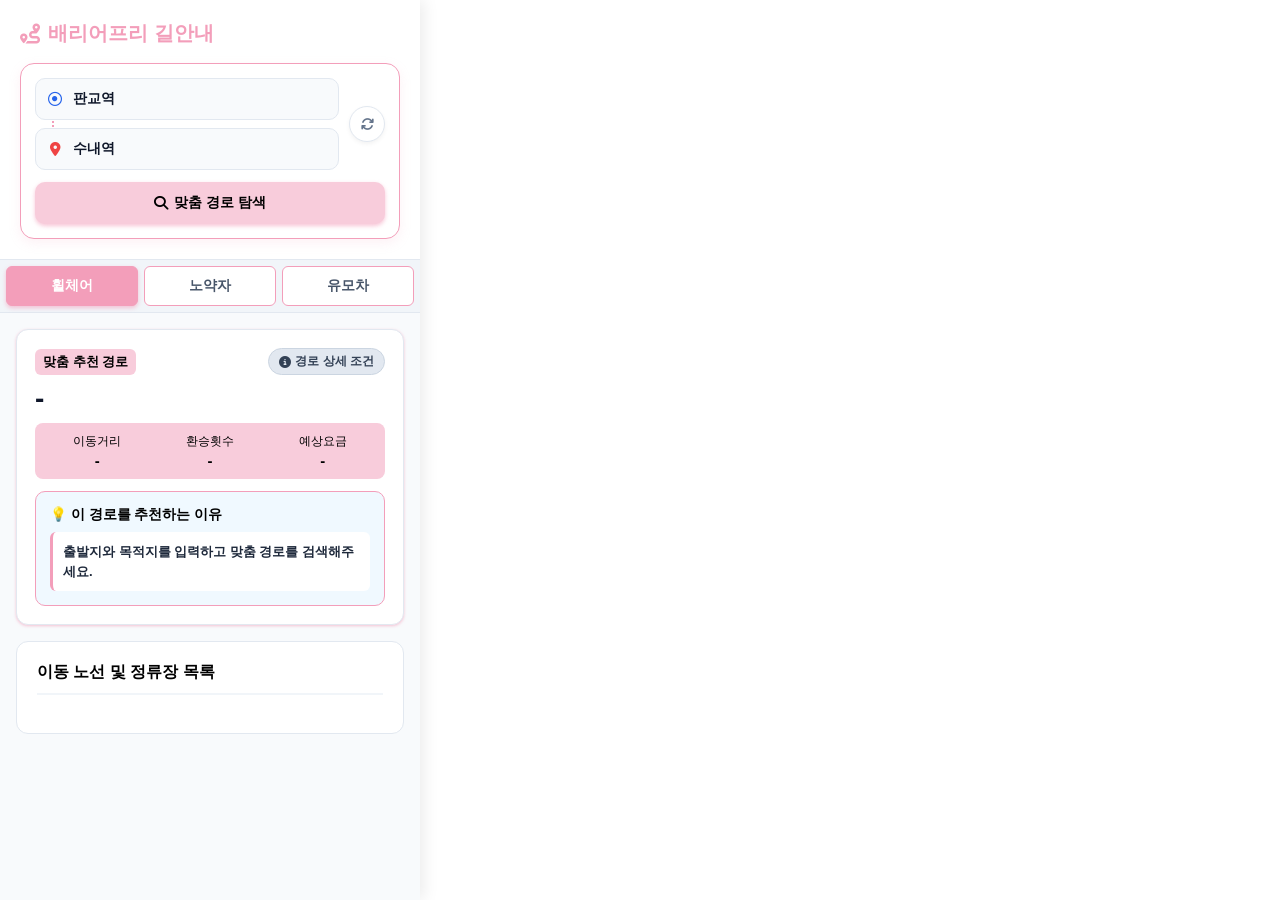
==== frontend/index.html @ 93581956 "feat: improve accessibility routing and station transfer paths" ====
<!DOCTYPE html>
<html lang="ko">

<head>
  <meta charset="UTF-8">

  <meta
    name="viewport"
    content="width=device-width, initial-scale=1.0"
  >

  <title>
    배리어프리 길안내 Service
  </title>


  <!-- =========================================================
       FontAwesome
  ========================================================== -->

  <link
    rel="stylesheet"
    href="https://cdnjs.cloudflare.com/ajax/libs/font-awesome/6.4.0/css/all.min.css"
  >


  <!-- =========================================================
       Kakao Map SDK

       현재 팀원이 사용하던 키를 그대로 유지했습니다.
  ========================================================== -->

  <script
    type="text/javascript"
    src="https://dapi.kakao.com/v2/maps/sdk.js?appkey=a6e4cc9d6599ccd6f520b7e4932b0a70&libraries=services"
  ></script>


  <style>

    /* =========================================================
       공통
    ========================================================== */

    * {
      box-sizing: border-box;
      margin: 0;
      padding: 0;

      font-family:
        -apple-system,
        BlinkMacSystemFont,
        "Segoe UI",
        Roboto,
        sans-serif;
    }


    html,
    body {
      width: 100%;
      height: 100%;

      overflow: hidden;
    }


    body {
      background: #ffffff;
    }


    .app-container {
      display: flex;

      width: 100vw;
      height: 100vh;
    }


    /* =========================================================
       좌측 Sidebar
    ========================================================== */

    .sidebar {
      width: 420px;
      min-width: 420px;
      height: 100%;

      background: #ffffff;

      z-index: 10;

      box-shadow:
        4px 0 15px rgba(
          0,
          0,
          0,
          0.08
        );

      display: flex;
      flex-direction: column;
    }


    /* =========================================================
       상단 검색 영역
    ========================================================== */

    .sidebar-header {
      padding: 20px;

      background: #ffffff;

      border-bottom:
        1px solid #e2e8f0;
    }


    .app-title {
      font-size: 20px;
      font-weight: 800;

      margin-bottom: 16px;

      display: flex;
      align-items: center;
      gap: 8px;

      color: #f39eba;
    }


    .search-box {
      background: #ffffff;

      border:
        1.5px solid #f39eba;

      border-radius: 14px;

      padding: 14px;

      display: flex;
      flex-direction: column;

      gap: 12px;

      box-shadow:
        0 4px 12px
        rgba(
          243,
          158,
          186,
          0.15
        );
    }


    .inputs-wrapper {
      display: flex;

      align-items: center;

      gap: 10px;

      position: relative;
    }


    .inputs-container {
      flex: 1;

      display: flex;
      flex-direction: column;

      gap: 8px;

      position: relative;
    }


    .inputs-container::before {
      content: '';

      position: absolute;

      left: 17px;
      top: 24px;
      bottom: 24px;

      width: 1.5px;

      border-left:
        2px dotted #f39eba;

      z-index: 1;
    }


    .input-group {
      display: flex;

      align-items: center;

      background: #f8fafc;

      border:
        1px solid #e2e8f0;

      border-radius: 10px;

      padding:
        0 12px;

      height: 42px;

      position: relative;

      z-index: 2;

      transition:
        all 0.2s;
    }


    .input-group:focus-within {
      border-color: #f39eba;

      background: #ffffff;

      box-shadow:
        0 0 0 3px
        rgba(
          243,
          158,
          186,
          0.2
        );
    }


    .input-icon {
      font-size: 14px;

      margin-right: 10px;

      width: 16px;

      text-align: center;
    }


    .input-icon.start {
      color: #2563eb;
    }


    .input-icon.end {
      color: #ef4444;
    }


    .input-group input {
      border: none;

      background: transparent;

      outline: none;

      width: 100%;

      font-size: 14px;

      color: #0f172a;

      font-weight: 700;
    }


    .input-group input::placeholder {
      color: #94a3b8;

      font-weight: 500;
    }


    /* =========================================================
       출발 / 도착 스왑
    ========================================================== */

    .swap-btn {
      width: 36px;
      height: 36px;

      border-radius: 50%;

      border:
        1px solid #e2e8f0;

      background: #ffffff;

      color: #64748b;

      font-size: 13px;

      cursor: pointer;

      display: flex;

      align-items: center;

      justify-content: center;

      transition:
        all 0.2s;

      box-shadow:
        0 2px 4px
        rgba(
          0,
          0,
          0,
          0.05
        );
    }


    .swap-btn:hover {
      background: #f8ccdb;

      color: #000000;

      border-color: #f39eba;

      transform:
        rotate(180deg);
    }


    /* =========================================================
       검색 버튼
    ========================================================== */

    .search-btn {
      width: 100%;

      padding: 12px;

      border: none;

      border-radius: 10px;

      background: #f8ccdb;

      color: #000000;

      font-size: 14px;

      font-weight: 800;

      cursor: pointer;

      box-shadow:
        0 2px 4px
        rgba(
          243,
          158,
          186,
          0.6
        );

      transition:
        background 0.2s;

      display: flex;

      align-items: center;

      justify-content: center;

      gap: 6px;
    }


    .search-btn:hover {
      background: #f39eba;
    }


    .search-btn:disabled {
      cursor: wait;

      opacity: 0.65;
    }


    /* =========================================================
       사용자 유형
    ========================================================== */

    .type-filter {
      display: flex;

      background: #f1f5f9;

      padding: 6px;

      gap: 6px;

      border-bottom:
        1px solid #e2e8f0;
    }


    .chip {
      flex: 1;

      text-align: center;

      padding:
        10px 0;

      font-size: 14px;

      font-weight: 700;

      color: #475569;

      cursor: pointer;

      border-radius: 6px;

      transition:
        all 0.2s;

      background: #ffffff;

      border:
        1px solid #f39eba;
    }


    .chip.active {
      background: #f39eba;

      color: #ffffff;

      border-color: #f39eba;

      box-shadow:
        0 2px 4px
        rgba(
          243,
          158,
          186,
          0.6
        );
    }


    /* =========================================================
       경로 상세 영역
    ========================================================== */

    .route-detail-container {
      flex: 1;

      overflow-y: auto;

      padding: 16px;

      display: flex;
      flex-direction: column;

      gap: 16px;

      background: #f8fafc;
    }


    /* =========================================================
       로딩 / 오류
    ========================================================== */

    .status-card {
      display: none;

      background: #ffffff;

      border:
        1px solid #e2e8f0;

      border-radius: 12px;

      padding: 14px;

      font-size: 13px;

      color: #475569;

      line-height: 1.5;
    }


    .status-card.show {
      display: block;
    }


    .status-card.error {
      color: #b91c1c;

      background: #fef2f2;

      border-color: #fecaca;
    }


    /* =========================================================
       요약 카드
    ========================================================== */

    .route-summary-card {
      background: #ffffff;

      border-radius: 12px;

      padding: 18px;

      border:
        1px solid #e2e8f0;

      box-shadow:
        0 1px 3px
        rgba(
          243,
          158,
          186,
          0.6
        );
    }


    .route-badge-row {
      display: flex;

      justify-content: space-between;

      align-items: center;

      margin-bottom: 8px;

      position: relative;
    }


    .route-no {
      background: #f8ccdb;

      color: #000000;

      font-size: 13px;

      font-weight: 800;

      padding:
        4px 8px;

      border-radius: 6px;
    }


    /* =========================================================
       상세 조건 Tooltip
    ========================================================== */

    .info-icon-container {
      position: relative;

      display: inline-block;
    }


    .info-icon-btn {
      background: #e2e8f0;

      color: #334155;

      font-size: 12px;

      font-weight: 800;

      padding:
        4px 10px;

      border-radius: 20px;

      cursor: pointer;

      display: flex;

      align-items: center;

      gap: 4px;

      transition:
        all 0.2s;

      border:
        1px solid #cbd5e1;
    }


    .info-icon-btn:hover {
      background: #f39eba;

      color: #ffffff;

      border-color: #f39eba;
    }


    .info-tooltip {
      visibility: hidden;

      opacity: 0;

      width: 300px;

      background-color: #ffffff;

      color: #0f172a;

      text-align: left;

      border-radius: 10px;

      padding: 14px;

      position: absolute;

      z-index: 100;

      top: 120%;

      right: 0;

      box-shadow:
        0 4px 20px
        rgba(
          0,
          0,
          0,
          0.15
        );

      border:
        1.5px solid #f39eba;

      transition:
        opacity 0.2s ease-in-out,
        visibility 0.2s ease-in-out;
    }


    .info-tooltip::after {
      content: "";

      position: absolute;

      bottom: 100%;

      right: 15px;

      border-width: 6px;

      border-style: solid;

      border-color:
        transparent
        transparent
        #f39eba
        transparent;
    }


    .info-icon-container:hover
    .info-tooltip,

    .info-tooltip.active {
      visibility: visible;

      opacity: 1;
    }


    .tooltip-title {
      font-size: 13px;

      font-weight: 800;

      color: #0f172a;

      margin-bottom: 8px;

      padding-bottom: 4px;

      border-bottom:
        1px solid #e2e8f0;
    }


    .reason-item {
      font-size: 12px;

      color: #334155;

      margin-bottom: 6px;

      line-height: 1.4;
    }


    .reason-item:last-child {
      margin-bottom: 0;
    }


    /* =========================================================
       요약
    ========================================================== */

    .main-time {
      font-size: 28px;

      font-weight: 900;

      color: #0f172a;

      margin-bottom: 8px;
    }


    .sub-info-grid {
      display: grid;

      grid-template-columns:
        repeat(
          3,
          1fr
        );

      gap: 8px;

      background: #f8ccdb;

      padding: 10px;

      border-radius: 8px;

      margin-bottom: 12px;

      text-align: center;
    }


    .sub-info-item {
      font-size: 12px;

      color: #000000;
    }


    .sub-info-item strong {
      display: block;

      font-size: 15px;

      color: #000000;

      margin-top: 2px;
    }


    /* =========================================================
       추천 이유
    ========================================================== */

    .reason-box {
      background: #f0f9ff;

      border:
        1.5px solid #f39eba;

      border-radius: 10px;

      padding: 14px;
    }


    .reason-title {
      font-size: 13.5px;

      font-weight: 800;

      color: #000000;

      margin-bottom: 8px;
    }


    .ai-reason-text {
      font-size: 13px;

      color: #1e293b;

      line-height: 1.5;

      font-weight: 600;

      background: #ffffff;

      padding: 10px;

      border-radius: 6px;

      border-left:
        3px solid #f39eba;
    }


    /* =========================================================
       이동 경로 Timeline
    ========================================================== */

    .timeline-card {
      background: #ffffff;

      border-radius: 12px;

      padding: 20px;

      border:
        1px solid #e2e8f0;
    }


    .timeline-title {
      font-size: 16px;

      font-weight: 800;

      color: #000000;

      margin-bottom: 18px;

      padding-bottom: 10px;

      border-bottom:
        2px solid #f1f5f9;
    }


    .timeline {
      position: relative;

      padding-left: 36px;
    }


    .timeline-item {
      position: relative;

      padding-bottom: 24px;
    }


    .timeline-item:last-child {
      padding-bottom: 0;
    }


    .timeline-item::before {
      content: '';

      position: absolute;

      left: -19px;

      top: 24px;

      bottom: -10px;

      width: 3px;

      background: #f8ccdb;
    }


    .timeline-item:last-child::before {
      display: none;
    }


    .timeline-dot {
      position: absolute;

      left: -35px;

      top: 2px;

      width: 34px;

      height: 34px;

      border-radius: 50%;

      display: flex;

      align-items: center;

      justify-content: center;

      font-size: 15px;

      border:
        2px solid #ffffff;

      box-shadow:
        0 2px 5px
        rgba(
          0,
          0,
          0,
          0.15
        );
    }


    .timeline-dot.walk {
      background: #e0f2fe;
      color: #0369a1;
    }


    .timeline-dot.bus {
      background: #dcfce7;
      color: #15803d;
    }


    .timeline-dot.subway {
      background: #fce7f3;
      color: #be185d;
    }


    .timeline-dot.transfer {
      background: #fef9c3;
      color: #a16207;
    }


    .timeline-dot.end {
      background: #fee2e2;
      color: #b91c1c;
    }


    .step-header {
      display: flex;

      align-items: center;

      gap: 8px;

      margin-bottom: 6px;
    }


    .step-title {
      font-size: 15px;

      font-weight: 800;

      color: #0f172a;
    }


    .bus-type-badge {
      font-size: 12px;

      font-weight: 700;

      padding:
        2px 8px;

      border-radius: 4px;
    }


    .bus-type-badge.low-floor {
      background: #dcfce7;

      color: #15803d;

      border:
        1px solid #86efac;
    }


    .bus-type-badge.normal {
      background: #fee2e2;

      color: #b91c1c;

      border:
        1px solid #fca5a5;
    }


    .step-desc {
      font-size: 14px;

      color: #475569;

      margin-top: 2px;

      font-weight: 500;

      line-height: 1.5;
    }


    .station-list {
      margin-top: 10px;

      background: #f8fafc;

      border:
        1px solid #e2e8f0;

      border-radius: 8px;

      padding: 12px;

      font-size: 14px;

      color: #000000;

      line-height: 1.7;
    }


    .station-title {
      font-weight: 800;

      color: #475569;

      font-size: 12px;

      margin-bottom: 6px;
    }



    /* =========================================================
       역사 내부 접근성 이동 안내
    ========================================================== */

    .timeline-dot.accessibility {
      background: #ede9fe;
      color: #6d28d9;
    }

    .accessibility-guide {
      margin-top: 10px;
      padding: 12px;
      background: #faf5ff;
      border: 1px solid #ddd6fe;
      border-radius: 9px;
    }

    .accessibility-guide-title {
      font-size: 12px;
      font-weight: 800;
      color: #6d28d9;
      margin-bottom: 8px;
    }

    .facility-step {
      padding: 8px 0;
      border-bottom: 1px dashed #ddd6fe;
      font-size: 13px;
      line-height: 1.55;
      color: #334155;
    }

    .facility-step:last-child {
      border-bottom: none;
      padding-bottom: 0;
    }

    .facility-step:first-child {
      padding-top: 0;
    }

    .facility-name {
      font-weight: 800;
      color: #0f172a;
    }

    .facility-location {
      margin-top: 3px;
      color: #475569;
    }

    .facility-status {
      display: inline-block;
      margin-top: 5px;
      padding: 2px 7px;
      border-radius: 999px;
      font-size: 11px;
      font-weight: 800;
      background: #dcfce7;
      color: #15803d;
    }

    .facility-status.unknown {
      background: #fef3c7;
      color: #92400e;
    }

    .facility-status.unavailable {
      background: #fee2e2;
      color: #b91c1c;
    }

    .internal-path-warning {
      margin-top: 8px;
      padding: 8px 10px;
      border-radius: 7px;
      background: #fff7ed;
      color: #9a3412;
      font-size: 12px;
      font-weight: 700;
      line-height: 1.5;
    }

    /* =========================================================
       지도
    ========================================================== */

    #map {
      flex: 1;

      height: 100%;
    }


    /* =========================================================
       작은 화면 대응
    ========================================================== */

    @media (
      max-width: 900px
    ) {

      .sidebar {
        width: 380px;
        min-width: 380px;
      }

    }

  </style>

</head>


<body>

  <div class="app-container">


    <!-- =======================================================
         Sidebar
    ======================================================== -->

    <div class="sidebar">


      <!-- =====================================================
           검색
      ====================================================== -->

      <div class="sidebar-header">

        <div class="app-title">

          <i
            class="fa-solid fa-route"
          ></i>

          배리어프리 길안내

        </div>


        <div class="search-box">


          <div class="inputs-wrapper">


            <div class="inputs-container">


              <!-- 출발 -->

              <div class="input-group">

                <i
                  class="
                    fa-regular
                    fa-circle-dot
                    input-icon
                    start
                  "
                ></i>

                <input
                  type="text"
                  id="start-input"
                  value="판교역"
                  placeholder="출발지 검색"
                >

              </div>


              <!-- 도착 -->

              <div class="input-group">

                <i
                  class="
                    fa-solid
                    fa-location-dot
                    input-icon
                    end
                  "
                ></i>

                <input
                  type="text"
                  id="end-input"
                  value="수내역"
                  placeholder="도착지 검색"
                >

              </div>


            </div>


            <!-- 출발/도착 교환 -->

            <button
              class="swap-btn"
              onclick="swapStartEnd()"
              title="출발지/도착지 바꾸기"
            >

              <i
                class="
                  fa-solid
                  fa-arrows-rotate
                "
              ></i>

            </button>


          </div>


          <!-- 검색 -->

          <button
            class="search-btn"
            id="search-button"
            onclick="searchRoute()"
          >

            <i
              class="
                fa-solid
                fa-magnifying-glass
              "
            ></i>

            <span id="search-button-text">
              맞춤 경로 탐색
            </span>

          </button>


        </div>

      </div>


      <!-- =====================================================
           사용자 유형
      ====================================================== -->

      <div class="type-filter">

        <div
          class="chip active"
          onclick="selectType('휠체어')"
        >
          휠체어
        </div>

        <div
          class="chip"
          onclick="selectType('노약자')"
        >
          노약자
        </div>

        <div
          class="chip"
          onclick="selectType('유모차')"
        >
          유모차
        </div>

      </div>


      <!-- =====================================================
           결과
      ====================================================== -->

      <div class="route-detail-container">


        <!-- 상태 메시지 -->

        <div
          id="status-card"
          class="status-card"
        ></div>


        <!-- ===================================================
             요약 카드
        ==================================================== -->

        <div
          class="route-summary-card"
          id="route-summary-card"
        >


          <div class="route-badge-row">

            <span
              class="route-no"
              id="route-no"
            >
              맞춤 추천 경로
            </span>


            <div class="info-icon-container">


              <button
                class="info-icon-btn"
                onclick="toggleTooltip(event)"
              >

                <i
                  class="
                    fa-solid
                    fa-circle-info
                  "
                ></i>

                경로 상세 조건

              </button>


              <div
                class="info-tooltip"
                id="info-tooltip"
              >

                <div class="tooltip-title">
                  📋 확인된 접근성 정보
                </div>

                <div
                  id="reason-list"
                >
                </div>

              </div>


            </div>

          </div>


          <div
            class="main-time"
            id="route-time"
          >
            -
          </div>


          <div class="sub-info-grid">

            <div class="sub-info-item">

              이동거리

              <strong id="route-dist">
                -
              </strong>

            </div>


            <div class="sub-info-item">

              환승횟수

              <strong id="route-trans">
                -
              </strong>

            </div>


            <div class="sub-info-item">

              예상요금

              <strong id="route-fare">
                -
              </strong>

            </div>

          </div>


          <div class="reason-box">

            <div class="reason-title">
              💡 이 경로를 추천하는 이유
            </div>

            <div
              id="ai-reason"
              class="ai-reason-text"
            >
              출발지와 목적지를 입력하고
              맞춤 경로를 검색해주세요.
            </div>

          </div>


        </div>


        <!-- ===================================================
             Timeline
        ==================================================== -->

        <div class="timeline-card">

          <div class="timeline-title">
            이동 노선 및 정류장 목록
          </div>

          <div
            class="timeline"
            id="timeline-list"
          >
          </div>

        </div>


      </div>

    </div>


    <!-- =======================================================
         Kakao 지도
    ======================================================== -->

    <div id="map"></div>


  </div>


  <script>


    /* =========================================================
       1. 설정
    ========================================================== */

    const API_BASE_URL =
      'http://127.0.0.1:8000';


    let map = null;

    let startPoint = null;
    let endPoint = null;

    let startMarker = null;
    let endMarker = null;

    let currentPolylines = [];

    let currentSelectedType =
      '휠체어';

    let latestRouteResponse =
      null;


    /* =========================================================
       2. 초기화
    ========================================================== */

    window.addEventListener(
      'DOMContentLoaded',
      function () {

        if (
          window.kakao
          &&
          window.kakao.maps
        ) {

          initMap();

        } else {

          alert(
            '카카오 지도 SDK 로드에 실패했습니다. ' +
            'Kakao JavaScript 키와 도메인 설정을 확인해주세요.'
          );

        }

      }
    );


    function initMap() {

      const container =
        document.getElementById(
          'map'
        );


      const options = {

        center:
          new kakao.maps.LatLng(
            37.386,
            127.12
          ),

        level: 5

      };


      map =
        new kakao.maps.Map(
          container,
          options
        );


      /*
       * 페이지 실행 직후
       * 판교역 → 수내역 예시를
       * 자동 검색하고 싶으면 아래 주석을 풀면 됩니다.
       *
       * searchRoute();
       */

    }


    /* =========================================================
       3. 사용자 유형 변환
    ========================================================== */

    function getBackendUserType() {

      const typeMap = {

        '휠체어':
          'WHEELCHAIR',

        '노약자':
          'ELDERLY',

        '유모차':
          'STROLLER'

      };


      return (
        typeMap[
          currentSelectedType
        ]
        ||
        'WHEELCHAIR'
      );

    }


    /* =========================================================
       4. 사용자 유형 선택
    ========================================================== */

    function selectType(
      type
    ) {

      currentSelectedType =
        type;


      const chips =
        document.querySelectorAll(
          '.chip'
        );


      chips.forEach(
        chip => {

          if (
            chip.innerText.trim()
            ===
            type
          ) {

            chip.classList.add(
              'active'
            );

          } else {

            chip.classList.remove(
              'active'
            );

          }

        }
      );


      /*
       * 기존 검색 결과가 있는 상태라면
       * 사용자 유형 변경 즉시 다시 검색
       */

      const startKeyword =
        document
          .getElementById(
            'start-input'
          )
          .value
          .trim();


      const endKeyword =
        document
          .getElementById(
            'end-input'
          )
          .value
          .trim();


      if (
        startKeyword
        &&
        endKeyword
      ) {

        searchRoute();

      }

    }


    /* =========================================================
       5. Enter 검색
    ========================================================== */

    document
      .getElementById(
        'start-input'
      )
      .addEventListener(
        'keydown',
        function (
          event
        ) {

          if (
            event.key
            ===
            'Enter'
          ) {

            searchRoute();

          }

        }
      );


    document
      .getElementById(
        'end-input'
      )
      .addEventListener(
        'keydown',
        function (
          event
        ) {

          if (
            event.key
            ===
            'Enter'
          ) {

            searchRoute();

          }

        }
      );


    /* =========================================================
       6. 출발 / 도착 스왑
    ========================================================== */

    function swapStartEnd() {

      const startInput =
        document.getElementById(
          'start-input'
        );


      const endInput =
        document.getElementById(
          'end-input'
        );


      const temp =
        startInput.value;


      startInput.value =
        endInput.value;


      endInput.value =
        temp;


      searchRoute();

    }


    /* =========================================================
       7. UI 상태
    ========================================================== */

    function setLoading(
      isLoading
    ) {

      const button =
        document.getElementById(
          'search-button'
        );


      const text =
        document.getElementById(
          'search-button-text'
        );


      button.disabled =
        isLoading;


      if (
        isLoading
      ) {

        text.innerText =
          '경로 분석 중...';

      } else {

        text.innerText =
          '맞춤 경로 탐색';

      }

    }


    function showStatus(
      message,
      isError = false
    ) {

      const statusCard =
        document.getElementById(
          'status-card'
        );


      statusCard.innerText =
        message;


      statusCard.classList.add(
        'show'
      );


      if (
        isError
      ) {

        statusCard.classList.add(
          'error'
        );

      } else {

        statusCard.classList.remove(
          'error'
        );

      }

    }


    function hideStatus() {

      const statusCard =
        document.getElementById(
          'status-card'
        );


      statusCard.classList.remove(
        'show'
      );


      statusCard.classList.remove(
        'error'
      );

    }


    /* =========================================================
       8. FastAPI 추천 API 호출
    ========================================================== */

    async function searchRoute() {

      const startKeyword =
        document
          .getElementById(
            'start-input'
          )
          .value
          .trim();


      const endKeyword =
        document
          .getElementById(
            'end-input'
          )
          .value
          .trim();


      if (
        !startKeyword
        ||
        !endKeyword
      ) {

        showStatus(
          '출발지와 목적지를 모두 입력해주세요.',
          true
        );

        return;

      }


      const userType =
        getBackendUserType();


      hideStatus();

      setLoading(
        true
      );


      try {

        const response =
          await fetch(
            `${API_BASE_URL}/routes/recommend`,
            {

              method:
                'POST',

              headers: {

                'Content-Type':
                  'application/json'

              },

              body:
                JSON.stringify(
                  {

                    origin_name:
                      startKeyword,

                    destination_name:
                      endKeyword,

                    user_type:
                      userType

                  }
                )

            }
          );


        let data = null;


        try {

          data =
            await response.json();

        } catch (
          parseError
        ) {

          throw new Error(
            '백엔드 응답을 JSON으로 읽을 수 없습니다.'
          );

        }


        if (
          !response.ok
        ) {

          let message =
            '경로 탐색에 실패했습니다.';


          if (
            data
            &&
            data.detail
          ) {

            if (
              typeof data.detail
              ===
              'string'
            ) {

              message =
                data.detail;

            } else {

              message =
                JSON.stringify(
                  data.detail
                );

            }

          }


          throw new Error(
            message
          );

        }


        console.log(
          '======================================'
        );

        console.log(
          'FastAPI 추천 결과'
        );

        console.log(
          data
        );

        console.log(
          '======================================'
        );


        latestRouteResponse =
          data;


        /* -----------------------------------------------------
           추천 가능한 경로 없음
        ------------------------------------------------------ */

        if (
          !data.recommended_route
        ) {

          clearRouteMap();


          clearRouteUI();


          showStatus(
            data.message
            ||
            '현재 조건에서 이용 가능한 추천 경로를 찾지 못했습니다.',
            true
          );


          return;

        }


        /* -----------------------------------------------------
           출발 / 도착 좌표
        ------------------------------------------------------ */

        startPoint =
          new kakao.maps.LatLng(

            data.origin.latitude,

            data.origin.longitude

          );


        endPoint =
          new kakao.maps.LatLng(

            data.destination.latitude,

            data.destination.longitude

          );


        updateMarkers();


        renderBackendRoute(
          data
        );


        drawBackendRoute(
          data.recommended_route
        );


        const summary =
          data.summary
          ||
          {};


        showStatus(

          `총 ${
            summary.total_candidate_count
            ??
            '-'
          }개 후보 중 ${
            summary.available_route_count
            ??
            '-'
          }개의 이용 가능 경로를 분석했습니다.`

        );


      } catch (
        error
      ) {

        console.error(
          error
        );


        clearRouteMap();


        showStatus(

          '경로 탐색 중 오류가 발생했습니다.\n'
          +
          error.message,

          true

        );

      } finally {

        setLoading(
          false
        );

      }

    }


    /* =========================================================
       9. 출발 / 도착 Marker
    ========================================================== */

    function updateMarkers() {

      if (
        startMarker
      ) {

        startMarker.setMap(
          null
        );

      }


      if (
        endMarker
      ) {

        endMarker.setMap(
          null
        );

      }


      if (
        startPoint
      ) {

        startMarker =
          new kakao.maps.Marker(
            {

              map:
                map,

              position:
                startPoint

            }
          );

      }


      if (
        endPoint
      ) {

        endMarker =
          new kakao.maps.Marker(
            {

              map:
                map,

              position:
                endPoint

            }
          );

      }

    }


    /* =========================================================
       10. 추천 결과 카드
    ========================================================== */

    function renderBackendRoute(
      data
    ) {

      const route =
        data.recommended_route;


      /* -------------------------------------------------------
         상단 추천 표시
      -------------------------------------------------------- */

      document
        .getElementById(
          'route-no'
        )
        .innerText =
          `${data.user_type_name || ''} 맞춤 추천`;


      /* -------------------------------------------------------
         시간
      -------------------------------------------------------- */

      const totalMinutes =
        route.total_time_minutes
        ??
        Math.ceil(
          (
            route.total_time_seconds
            ||
            0
          )
          /
          60
        );


      document
        .getElementById(
          'route-time'
        )
        .innerText =
          `${totalMinutes}분`;


      /* -------------------------------------------------------
         거리
      -------------------------------------------------------- */

      const distanceMeters =
        Number(
          route.total_distance_meters
          ||
          0
        );


      const distanceText =
        distanceMeters
        >
        0

        ?

        `${(
          distanceMeters
          /
          1000
        ).toFixed(
          1
        )}km`

        :

        '정보 없음';


      document
        .getElementById(
          'route-dist'
        )
        .innerText =
          distanceText;


      /* -------------------------------------------------------
         환승
      -------------------------------------------------------- */

      const transferCount =
        route.transfer_count
        ??
        0;


      document
        .getElementById(
          'route-trans'
        )
        .innerText =
          `${transferCount}회`;


      /* -------------------------------------------------------
         요금
      -------------------------------------------------------- */

      let fareText =
        '정보 없음';


      if (
        route.fare
        !==
        null
        &&
        route.fare
        !==
        undefined
      ) {

        fareText =
          `${Number(
            route.fare
          ).toLocaleString(
            'ko-KR'
          )}원`;

      }


      document
        .getElementById(
          'route-fare'
        )
        .innerText =
          fareText;


      /* -------------------------------------------------------
         추천 이유
      -------------------------------------------------------- */

      const evaluation =
        route.evaluation
        ||
        {};


      const positiveReasons =
        Array.isArray(
          evaluation.positive_reasons
        )
        ?

        evaluation.positive_reasons

        :

        [];


      const reasonText =
        positiveReasons.length
        >
        0

        ?

        positiveReasons.join(
          ' '
        )

        :

        (
          '사용자의 이동 유형과 현재 확인 가능한 '
          +
          '접근성 정보를 바탕으로 선택한 경로입니다.'
        );


      document
        .getElementById(
          'ai-reason'
        )
        .innerText =
          reasonText;


      /* -------------------------------------------------------
         Tooltip
      -------------------------------------------------------- */

      renderAccessibilityReasons(
        route
      );


      /* -------------------------------------------------------
         Timeline
      -------------------------------------------------------- */

      renderBackendTimeline(
        route
      );

    }


    /* =========================================================
       11. 접근성 상세 조건
    ========================================================== */

    function renderAccessibilityReasons(
      route
    ) {

      const evaluation =
        route.evaluation
        ||
        {};


      const accessibility =
        route.accessibility
        ||
        {};


      const reasons = [];


      const positiveReasons =
        Array.isArray(
          evaluation.positive_reasons
        )
        ?

        evaluation.positive_reasons

        :

        [];


      positiveReasons.forEach(
        reason => {

          reasons.push(
            `✔ ${escapeHtml(
              String(
                reason
              )
            )}`
          );

        }
      );


      /* -------------------------------------------------------
         실제 내부 경로
      -------------------------------------------------------- */

      if (
        accessibility
          .internal_path_available
        ===
        true
      ) {

        reasons.push(
          '✔ 사용자 유형에 맞는 역사 내부 이동 경로 확인'
        );

      }


      /* -------------------------------------------------------
         엘리베이터
      -------------------------------------------------------- */

      if (
        accessibility
          .required_elevator_count
        >
        0
      ) {

        reasons.push(

          `✔ 실제 이동 동선에 엘리베이터 ${
            accessibility.required_elevator_count
          }개 사용`

        );

      }


      /* -------------------------------------------------------
         고장 우회
      -------------------------------------------------------- */

      if (
        accessibility
          .rerouted_due_to_facility_failure
        ===
        true
      ) {

        reasons.push(
          '✔ 운행 불가 승강설비를 피해 대체 경로 탐색 완료'
        );

      }


      /* -------------------------------------------------------
         실시간 상태 미확인
      -------------------------------------------------------- */

      const unknownRealtime =
        accessibility
          .unknown_realtime_facilities;


      if (
        Array.isArray(
          unknownRealtime
        )
        &&
        unknownRealtime.length
        >
        0
      ) {

        reasons.push(

          `⚠ 실시간 상태 미확인 시설 ${
            unknownRealtime.length
          }개`

        );

      }


      /* -------------------------------------------------------
         기타 Unknown
      -------------------------------------------------------- */

      const unknownFields =
        Array.isArray(
          evaluation.unknown_fields
        )
        ?

        evaluation.unknown_fields

        :

        [];


      unknownFields.forEach(
        field => {

          reasons.push(

            `⚠ 미확인 정보: ${
              escapeHtml(
                String(
                  field
                )
              )
            }`

          );

        }
      );


      let html =
        '';


      if (
        reasons.length
        ===
        0
      ) {

        html =
          `
            <div class="reason-item">
              확인된 상세 조건이 없습니다.
            </div>
          `;

      } else {

        html =
          reasons
            .map(
              reason =>
                `
                  <div class="reason-item">
                    ${reason}
                  </div>
                `
            )
            .join(
              ''
            );

      }


      document
        .getElementById(
          'reason-list'
        )
        .innerHTML =
          html;

    }


    /* =========================================================
       12. Timeline
    ========================================================== */

    function renderBackendTimeline(
      route
    ) {

      const steps =
        Array.isArray(
          route.steps
        )
        ?
        route.steps
        :
        [];


      const internalPaths =
        getInternalAccessibilityPaths(
          route
        );


      const renderedInternalPaths =
        new Set();


      let timelineHtml =
        '';


      steps.forEach(
        (step, stepIndex) => {

          const stepType =
            String(
              step.step_type
              ||
              ''
            )
              .toUpperCase();


          const guidance =
            String(
              step.guidance
              ||
              ''
            );


          const stops =
            Array.isArray(
              step.stops
            )
            ?
            step.stops
            :
            [];


          const firstStop =
            normalizeStationName(
              stops[0]
              ||
              ''
            );


          const lastStop =
            normalizeStationName(
              stops[
                stops.length - 1
              ]
              ||
              ''
            );


          /*
           * SUBWAY 탑승 직전:
           * - BOARDING
           * - 해당 역에서 다음 노선으로 갈아타는 TRANSFER
           */
          if (
            stepType
            ===
            'SUBWAY'
          ) {

            internalPaths.forEach(
              (internalPath, internalIndex) => {

                if (
                  renderedInternalPaths.has(
                    internalIndex
                  )
                ) {

                  return;

                }


                const movementType =
                  getInternalPathMovementType(
                    internalPath
                  );


                const stationName =
                  normalizeStationName(
                    getInternalPathStationName(
                      internalPath
                    )
                  );


                const toLine =
                  String(
                    internalPath.movement?.to_line
                    ||
                    ''
                  )
                    .trim();


                const stepLines =
                  getStepLineNames(
                    step
                  );


                const isBoarding =
                  movementType
                    .includes(
                      'BOARD'
                    )
                  &&
                  stationName
                  ===
                  firstStop;


                const isTransferIntoThisStep =
                  movementType
                    .includes(
                      'TRANSFER'
                    )
                  &&
                  stationName
                  ===
                  firstStop
                  &&
                  (
                    !toLine
                    ||
                    stepLines.includes(
                      toLine
                    )
                  );


                if (
                  isBoarding
                  ||
                  isTransferIntoThisStep
                ) {

                  timelineHtml +=
                    renderInternalPathTimelineItem(
                      internalPath
                    );


                  renderedInternalPaths.add(
                    internalIndex
                  );

                }

              }
            );

          }


          let type =
            'walk';


          let iconClass =
            'fa-solid fa-person-walking';


          if (
            stepType
            ===
            'SUBWAY'
          ) {

            type =
              'subway';

            iconClass =
              'fa-solid fa-train-subway';

          }

          else if (
            stepType
            ===
            'BUS'
          ) {

            type =
              'bus';

            iconClass =
              'fa-solid fa-bus';

          }

          else if (
            stepType
            ===
            'WALKING'
          ) {

            if (
              guidance.includes(
                '환승'
              )
            ) {

              type =
                'transfer';

              iconClass =
                'fa-solid fa-arrows-rotate';

            }

          }


          let title =
            guidance;


          if (
            !title
          ) {

            if (
              stepType
              ===
              'SUBWAY'
            ) {

              title =
                '지하철 이동';

            } else if (
              stepType
              ===
              'BUS'
            ) {

              title =
                '버스 이동';

            } else {

              title =
                '도보 이동';

            }

          }


          let vehicleText =
            '';


          if (
            Array.isArray(
              step.vehicles
            )
          ) {

            vehicleText =
              step.vehicles
                .map(
                  vehicle =>
                    vehicle.name
                )
                .filter(
                  Boolean
                )
                .join(
                  ', '
                );

          }


          const descriptionParts =
            [];


          if (
            step.distance
            !==
            undefined
            &&
            step.distance
            !==
            null
          ) {

            descriptionParts.push(
              `${Number(
                step.distance
              ).toLocaleString(
                'ko-KR'
              )}m`
            );

          }


          if (
            step.time
            !==
            undefined
            &&
            step.time
            !==
            null
          ) {

            descriptionParts.push(
              `${Math.ceil(
                Number(
                  step.time
                )
                /
                60
              )}분`
            );

          }


          if (
            vehicleText
          ) {

            descriptionParts.push(
              vehicleText
            );

          }


          const description =
            descriptionParts.join(
              ' · '
            );


          let stationsHtml =
            '';


          if (
            stops.length
            >
            0
          ) {

            stationsHtml =
              `
                <div class="station-list">

                  <div class="station-title">
                    🚏 경유 정류장/역
                    (${stops.length}개)
                  </div>

                  <div>
                    ${stops
                      .map(
                        stop =>
                          escapeHtml(
                            String(
                              stop
                            )
                          )
                      )
                      .join(
                        ' ➔ '
                      )}
                  </div>

                </div>
              `;

          }


          timelineHtml +=
            `
              <div class="timeline-item">

                <div class="timeline-dot ${type}">
                  <i class="${iconClass}"></i>
                </div>

                <div class="step-header">
                  <span class="step-title">
                    ${escapeHtml(
                      title
                    )}
                  </span>
                </div>

                <div class="step-desc">
                  ${escapeHtml(
                    description
                  )}
                </div>

                ${stationsHtml}

              </div>
            `;


          /*
           * SUBWAY 하차 직후:
           * - ALIGHTING
           *
           * TRANSFER는 다음 SUBWAY 구간 직전에 표시하므로
           * 여기서는 하차 동선만 표시합니다.
           */
          if (
            stepType
            ===
            'SUBWAY'
          ) {

            internalPaths.forEach(
              (internalPath, internalIndex) => {

                if (
                  renderedInternalPaths.has(
                    internalIndex
                  )
                ) {

                  return;

                }


                const movementType =
                  getInternalPathMovementType(
                    internalPath
                  );


                const stationName =
                  normalizeStationName(
                    getInternalPathStationName(
                      internalPath
                    )
                  );


                const isAlighting =
                  (
                    movementType
                      .includes(
                        'ALIGHT'
                      )
                    ||
                    movementType
                      .includes(
                        'ARRIV'
                      )
                    ||
                    movementType
                      .includes(
                        'EXIT'
                      )
                  )
                  &&
                  stationName
                  ===
                  lastStop;


                if (
                  isAlighting
                ) {

                  timelineHtml +=
                    renderInternalPathTimelineItem(
                      internalPath
                    );


                  renderedInternalPaths.add(
                    internalIndex
                  );

                }

              }
            );

          }

        }
      );


      /*
       * 자동 매칭되지 않은 내부경로도 마지막에 표시합니다.
       * 그래프/응답 필드가 일부 다른 경우에도 정보가 사라지지 않게 하기 위한 fallback입니다.
       */
      internalPaths.forEach(
        (internalPath, internalIndex) => {

          if (
            renderedInternalPaths.has(
              internalIndex
            )
          ) {

            return;

          }


          timelineHtml +=
            renderInternalPathTimelineItem(
              internalPath
            );


          renderedInternalPaths.add(
            internalIndex
          );

        }
      );


      if (
        latestRouteResponse
        &&
        latestRouteResponse.destination
      ) {

        const destinationName =
          latestRouteResponse
            .destination
            .name
          ||
          '목적지';


        timelineHtml +=
          `
            <div class="timeline-item">

              <div class="timeline-dot end">
                <i class="fa-solid fa-location-dot"></i>
              </div>

              <div class="step-header">
                <span class="step-title">
                  ${escapeHtml(
                    destinationName
                  )} 도착
                </span>
              </div>

              <div class="step-desc">
                목적지에 도착했습니다.
              </div>

            </div>
          `;

      }


      document
        .getElementById(
          'timeline-list'
        )
        .innerHTML =
          timelineHtml;

    }


    function getInternalAccessibilityPaths(
      route
    ) {

      const accessibility =
        route.accessibility
        ||
        {};


      if (
        Array.isArray(
          accessibility.internal_paths
        )
      ) {

        return accessibility.internal_paths;

      }


      if (
        Array.isArray(
          route.internal_paths
        )
      ) {

        return route.internal_paths;

      }


      return [];

    }


    function normalizeStationName(
      value
    ) {

      return String(
        value
        ||
        ''
      )
        .trim()
        .replace(
          /\(.*?\)/g,
          ''
        )
        .replace(
          /\s+/g,
          ''
        )
        .replace(
          /역$/g,
          ''
        );

    }


    function getInternalPathStationName(
      path
    ) {

      return (
        path.station_name
        ||
        path.movement?.station_name
        ||
        path.node_resolution?.station_name
        ||
        path.start_node?.station_name
        ||
        path.end_node?.station_name
        ||
        ''
      );

    }


    function getInternalPathMovementType(
      path
    ) {

      return String(
        path.movement_type
        ||
        path.movement?.movement_type
        ||
        path.node_resolution?.movement_type
        ||
        ''
      )
        .toUpperCase();

    }


    function getStepLineNames(
      step
    ) {

      if (
        !Array.isArray(
          step.vehicles
        )
      ) {

        return [];

      }


      return step.vehicles
        .map(
          vehicle =>
            String(
              vehicle.name
              ||
              ''
            ).trim()
        )
        .filter(
          Boolean
        );

    }


    function getFacilityTypeName(
      facilityType
    ) {

      const type =
        String(
          facilityType
          ||
          ''
        )
          .toUpperCase();


      if (
        type
        ===
        'ELEVATOR'
      ) {

        return '엘리베이터';

      }


      if (
        type
        ===
        'ESCALATOR'
      ) {

        return '에스컬레이터';

      }


      if (
        type
        ===
        'STAIRS'
      ) {

        return '계단';

      }


      if (
        type
        ===
        'RAMP'
      ) {

        return '경사로';

      }


      if (
        type
        ===
        'WALKING'
        ||
        type
        ===
        'WALKWAY'
      ) {

        return '이동 통로';

      }


      return (
        facilityType
        ||
        '이동 시설'
      );

    }


    function getFloorMovementText(
      facility
    ) {

      const fromFloor =
        facility.actual_from_floor
        ||
        facility.edge_from_floor
        ||
        '';


      const toFloor =
        facility.actual_to_floor
        ||
        facility.edge_to_floor
        ||
        '';


      if (
        fromFloor
        &&
        toFloor
        &&
        fromFloor
        !==
        toFloor
      ) {

        return `${fromFloor} → ${toFloor}`;

      }


      return (
        fromFloor
        ||
        toFloor
        ||
        ''
      );

    }


    function getInternalPathTitle(
      path
    ) {

      const stationName =
        getInternalPathStationName(
          path
        )
        ||
        '역사';


      const movementType =
        getInternalPathMovementType(
          path
        );


      if (
        movementType.includes(
          'TRANSFER'
        )
      ) {

        return `♿ ${stationName} 환승 안내`;

      }


      if (
        movementType.includes(
          'ALIGHT'
        )
        ||
        movementType.includes(
          'ARRIV'
        )
        ||
        movementType.includes(
          'EXIT'
        )
      ) {

        return `♿ ${stationName} 하차 안내`;

      }


      if (
        movementType.includes(
          'BOARD'
        )
        ||
        movementType.includes(
          'DEPART'
        )
      ) {

        return `♿ ${stationName} 승차 안내`;

      }


      return `♿ ${stationName} 역사 내부 이동`;

    }


    function getRealtimeStatusInfo(
      facility
    ) {

      const realtime =
        facility.realtime
        ||
        {};


      const status =
        String(
          realtime.realtime_status
          ||
          facility.realtime_status
          ||
          'UNKNOWN'
        )
          .toUpperCase();


      if (
        status
        ===
        'AVAILABLE'
        ||
        status
        ===
        'NORMAL'
      ) {

        return {
          text: '운행 가능',
          className: ''
        };

      }


      if (
        status
        ===
        'UNAVAILABLE'
        ||
        status
        ===
        'STOPPED'
        ||
        status
        ===
        'OUT_OF_SERVICE'
      ) {

        return {
          text: '운행 불가',
          className: 'unavailable'
        };

      }


      return {
        text: '실시간 상태 미확인',
        className: 'unknown'
      };

    }


    function renderInternalPathTimelineItem(
      path
    ) {

      const stationName =
        getInternalPathStationName(
          path
        )
        ||
        '역사';


      const status =
        String(
          path.status
          ||
          'UNKNOWN'
        )
          .toUpperCase();


      const facilities =
        Array.isArray(
          path.required_facilities
        )
        ?
        path.required_facilities
        :
        [];


      let facilityHtml =
        '';


      if (
        facilities.length
        >
        0
      ) {

        facilityHtml =
          facilities
            .map(
              (facility, index) => {

                const facilityName =
                  getFacilityTypeName(
                    facility.facility_type
                  );


                const floorText =
                  getFloorMovementText(
                    facility
                  );


                const exitNo =
                  facility.exit_no;


                const detailLocation =
                  String(
                    facility.detail_location
                    ||
                    ''
                  )
                    .trim();


                const realtimeStatus =
                  getRealtimeStatusInfo(
                    facility
                  );


                const headlineParts = [
                  `${index + 1}. ${facilityName} 이용`
                ];


                if (
                  exitNo
                  !==
                  null
                  &&
                  exitNo
                  !==
                  undefined
                  &&
                  String(
                    exitNo
                  ).trim()
                ) {

                  headlineParts.push(
                    `${String(
                      exitNo
                    ).trim()}번 출구 방향`
                  );

                }


                if (
                  floorText
                ) {

                  headlineParts.push(
                    floorText
                  );

                }


                return `
                  <div class="facility-step">

                    <div class="facility-name">
                      ${headlineParts
                        .map(
                          value =>
                            escapeHtml(
                              value
                            )
                        )
                        .join(
                          ' · '
                        )}
                    </div>

                    ${
                      detailLocation
                      ?
                      `
                        <div class="facility-location">
                          📍 ${escapeHtml(
                            detailLocation
                          )}
                        </div>
                      `
                      :
                      ''
                    }

                    <span
                      class="facility-status ${realtimeStatus.className}"
                    >
                      ${escapeHtml(
                        realtimeStatus.text
                      )}
                    </span>

                  </div>
                `;

              }
            )
            .join(
              ''
            );

      } else {

        const startDescription =
          path.start_node?.description
          ||
          path.start_node?.detail_location
          ||
          '';


        const endDescription =
          path.end_node?.description
          ||
          path.end_node?.detail_location
          ||
          '';


        facilityHtml =
          `
            <div class="facility-step">

              <div class="facility-name">
                역사 내부 접근 가능 경로
              </div>

              ${
                startDescription
                ?
                `
                  <div class="facility-location">
                    출발:
                    ${escapeHtml(
                      startDescription
                    )}
                  </div>
                `
                :
                ''
              }

              ${
                endDescription
                ?
                `
                  <div class="facility-location">
                    도착:
                    ${escapeHtml(
                      endDescription
                    )}
                  </div>
                `
                :
                ''
              }

            </div>
          `;

      }


      let warningHtml =
        '';


      if (
        status
        !==
        'SUCCESS'
      ) {

        const message =
          path.message
          ||
          path.node_resolution?.message
          ||
          '해당 역사 내부 이동 경로의 일부 정보를 확인하지 못했습니다.';


        warningHtml =
          `
            <div class="internal-path-warning">
              ⚠ ${escapeHtml(
                message
              )}
            </div>
          `;

      }


      const nodePath =
        Array.isArray(
          path.node_path
        )
        ?
        path.node_path
        :
        [];


      const nodePathText =
        nodePath.length
        >
        1
        ?
        `${nodePath.length - 1}개 내부 구간 이동`
        :
        (
          status
          ===
          'SUCCESS'
          ?
          '역사 내부 접근성 경로 확인'
          :
          '역사 내부 동선 일부 미확인'
        );


      return `
        <div class="timeline-item">

          <div class="timeline-dot accessibility">
            <i class="fa-solid fa-wheelchair-move"></i>
          </div>

          <div class="step-header">
            <span class="step-title">
              ${escapeHtml(
                getInternalPathTitle(
                  path
                )
              )}
            </span>
          </div>

          <div class="step-desc">
            ${escapeHtml(
              nodePathText
            )}
          </div>

          <div class="accessibility-guide">

            <div class="accessibility-guide-title">
              ${escapeHtml(
                stationName
              )} 내부 접근성 동선
            </div>

            ${facilityHtml}

            ${warningHtml}

          </div>

        </div>
      `;

    }


    /* =========================================================
       13. 지도 - 실제 Backend path
    ========================================================== */

    function drawBackendRoute(
      route
    ) {

      if (
        !map
      ) {

        return;

      }


      clearRouteMap();


      const pathData =
        Array.isArray(
          route.path
        )
        ?

        route.path

        :

        [];


      if (
        pathData.length
        ===
        0
      ) {

        fitMapToEndpoints();

        return;

      }


      /*
       * Backend path:
       *
       * [
       *   longitude,
       *   latitude
       * ]
       *
       * Kakao:
       *
       * LatLng(
       *   latitude,
       *   longitude
       * )
       */


      const kakaoPath =
        pathData
          .filter(
            point =>

              Array.isArray(
                point
              )
              &&
              point.length
              >=
              2

          )
          .map(
            point => {

              const longitude =
                Number(
                  point[
                    0
                  ]
                );


              const latitude =
                Number(
                  point[
                    1
                  ]
                );


              return (
                new kakao.maps.LatLng(
                  latitude,
                  longitude
                )
              );

            }
          );


      if (
        kakaoPath.length
        ===
        0
      ) {

        fitMapToEndpoints();

        return;

      }


      const polyline =
        new kakao.maps.Polyline(
          {

            path:
              kakaoPath,

            strokeWeight:
              7,

            strokeColor:
              '#f39eba',

            strokeOpacity:
              0.9,

            strokeStyle:
              'solid'

          }
        );


      polyline.setMap(
        map
      );


      currentPolylines.push(
        polyline
      );


      /* -------------------------------------------------------
         전체 경로 Bounds
      -------------------------------------------------------- */

      const bounds =
        new kakao.maps.LatLngBounds();


      kakaoPath.forEach(
        point => {

          bounds.extend(
            point
          );

        }
      );


      if (
        startPoint
      ) {

        bounds.extend(
          startPoint
        );

      }


      if (
        endPoint
      ) {

        bounds.extend(
          endPoint
        );

      }


      map.setBounds(
        bounds
      );

    }


    /* =========================================================
       14. 지도 초기화
    ========================================================== */

    function clearRouteMap() {

      currentPolylines.forEach(
        polyline => {

          polyline.setMap(
            null
          );

        }
      );


      currentPolylines =
        [];

    }


    function fitMapToEndpoints() {

      if (
        !map
        ||
        !startPoint
        ||
        !endPoint
      ) {

        return;

      }


      const bounds =
        new kakao.maps.LatLngBounds();


      bounds.extend(
        startPoint
      );


      bounds.extend(
        endPoint
      );


      map.setBounds(
        bounds
      );

    }


    /* =========================================================
       15. 결과 초기화
    ========================================================== */

    function clearRouteUI() {

      document
        .getElementById(
          'route-no'
        )
        .innerText =
          '맞춤 추천 경로';


      document
        .getElementById(
          'route-time'
        )
        .innerText =
          '-';


      document
        .getElementById(
          'route-dist'
        )
        .innerText =
          '-';


      document
        .getElementById(
          'route-trans'
        )
        .innerText =
          '-';


      document
        .getElementById(
          'route-fare'
        )
        .innerText =
          '-';


      document
        .getElementById(
          'ai-reason'
        )
        .innerText =
          '추천 가능한 경로가 없습니다.';


      document
        .getElementById(
          'reason-list'
        )
        .innerHTML =
          '';


      document
        .getElementById(
          'timeline-list'
        )
        .innerHTML =
          '';

    }


    /* =========================================================
       16. Tooltip
    ========================================================== */

    function toggleTooltip(
      event
    ) {

      event.stopPropagation();


      const tooltip =
        document.getElementById(
          'info-tooltip'
        );


      tooltip.classList.toggle(
        'active'
      );

    }


    document.addEventListener(
      'click',
      function (
        event
      ) {

        const tooltip =
          document.getElementById(
            'info-tooltip'
          );


        const container =
          document.querySelector(
            '.info-icon-container'
          );


        if (
          tooltip
          &&
          container
          &&
          !container.contains(
            event.target
          )
        ) {

          tooltip.classList.remove(
            'active'
          );

        }

      }
    );


    /* =========================================================
       17. HTML Escape
    ========================================================== */

    function escapeHtml(
      text
    ) {

      return String(
        text
      )
        .replaceAll(
          '&',
          '&amp;'
        )
        .replaceAll(
          '<',
          '&lt;'
        )
        .replaceAll(
          '>',
          '&gt;'
        )
        .replaceAll(
          '"',
          '&quot;'
        )
        .replaceAll(
          "'",
          '&#039;'
        );

    }


  </script>

</body>

</html>
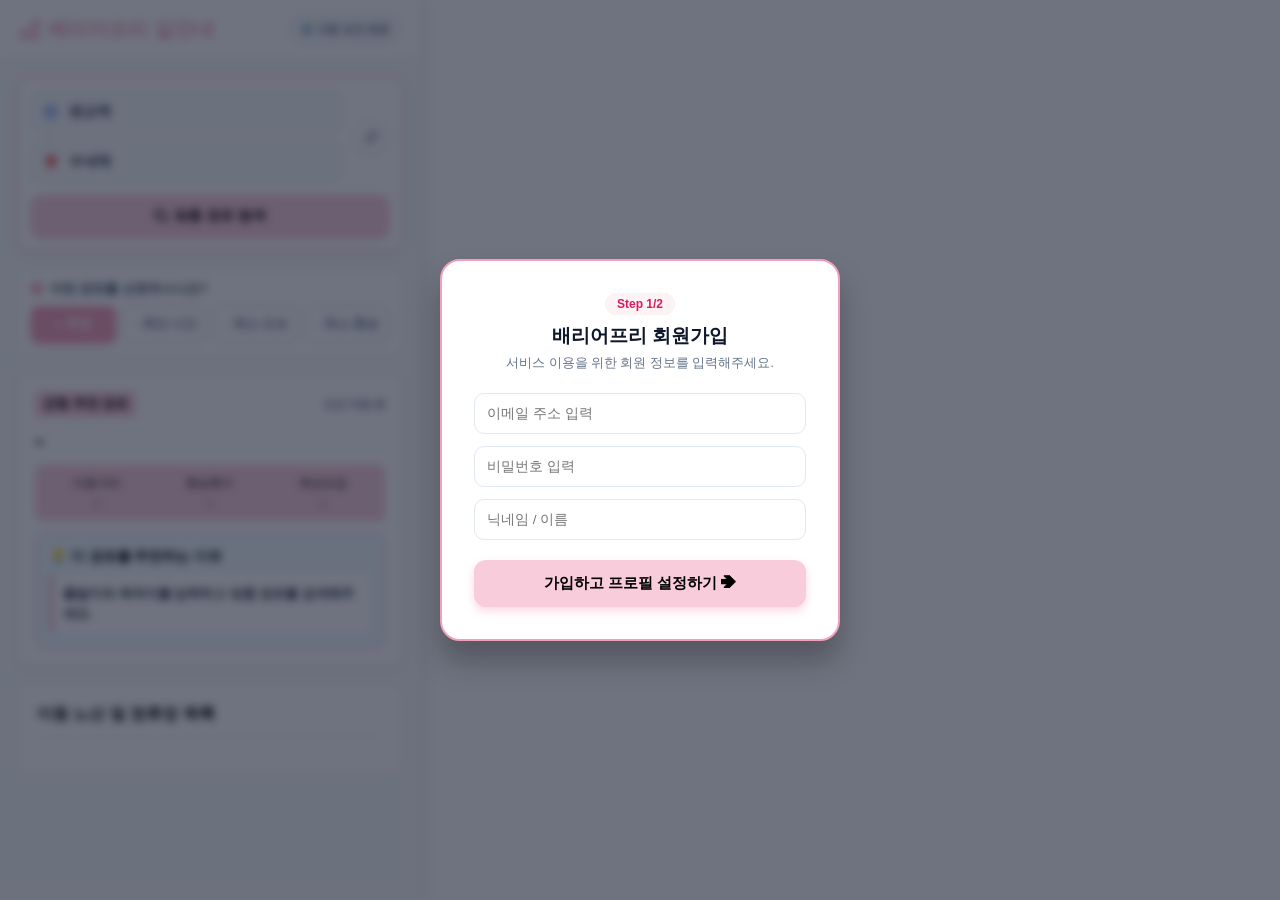
==== commit 6c49d8e8: "오류 수정" ====
--- a/frontend/index.html
+++ b/frontend/index.html
@@ -3,1123 +3,560 @@
 
 <head>
   <meta charset="UTF-8">
-
-  <meta
-    name="viewport"
-    content="width=device-width, initial-scale=1.0"
-  >
-
-  <title>
-    배리어프리 길안내 Service
-  </title>
-
-
-  <!-- =========================================================
-       FontAwesome
-  ========================================================== -->
-
-  <link
-    rel="stylesheet"
-    href="https://cdnjs.cloudflare.com/ajax/libs/font-awesome/6.4.0/css/all.min.css"
-  >
-
-
-  <!-- =========================================================
-       Kakao Map SDK
-
-       현재 팀원이 사용하던 키를 그대로 유지했습니다.
-  ========================================================== -->
-
-  <script
-    type="text/javascript"
-    src="https://dapi.kakao.com/v2/maps/sdk.js?appkey=a6e4cc9d6599ccd6f520b7e4932b0a70&libraries=services"
-  ></script>
-
+  <meta name="viewport" content="width=device-width, initial-scale=1.0">
+  <title>배리어프리 길안내 Service</title>
+
+  <!-- FontAwesome 아이콘 라이브러리 -->
+  <link rel="stylesheet" href="https://cdnjs.cloudflare.com/ajax/libs/font-awesome/6.4.0/css/all.min.css">
+
+  <!-- 카카오 지도 SDK -->
+  <script type="text/javascript" src="https://dapi.kakao.com/v2/maps/sdk.js?appkey=a6e4cc9d6599ccd6f520b7e4932b0a70&libraries=services"></script>
 
   <style>
-
     /* =========================================================
-       공통
+       공통 스타일
     ========================================================== */
-
     * {
       box-sizing: border-box;
       margin: 0;
       padding: 0;
-
-      font-family:
-        -apple-system,
-        BlinkMacSystemFont,
-        "Segoe UI",
-        Roboto,
-        sans-serif;
-    }
-
-
-    html,
-    body {
+      font-family: -apple-system, BlinkMacSystemFont, "Segoe UI", Roboto, sans-serif;
+    }
+
+    html, body {
       width: 100%;
       height: 100%;
-
       overflow: hidden;
-    }
-
-
-    body {
       background: #ffffff;
     }
 
-
     .app-container {
       display: flex;
-
       width: 100vw;
       height: 100vh;
     }
 
-
     /* =========================================================
-       좌측 Sidebar
+       좌측 사이드바 (전체 스크롤 가능 구조)
     ========================================================== */
-
     .sidebar {
       width: 420px;
       min-width: 420px;
       height: 100%;
-
       background: #ffffff;
-
       z-index: 10;
-
-      box-shadow:
-        4px 0 15px rgba(
-          0,
-          0,
-          0,
-          0.08
-        );
-
+      box-shadow: 4px 0 15px rgba(0, 0, 0, 0.08);
       display: flex;
       flex-direction: column;
     }
 
-
-    /* =========================================================
-       상단 검색 영역
-    ========================================================== */
-
     .sidebar-header {
-      padding: 20px;
-
+      padding: 16px 20px;
       background: #ffffff;
-
-      border-bottom:
-        1px solid #e2e8f0;
-    }
-
+      border-bottom: 1px solid #e2e8f0;
+      flex-shrink: 0;
+    }
+
+    .app-title-row {
+      display: flex;
+      justify-content: space-between;
+      align-items: center;
+    }
 
     .app-title {
       font-size: 20px;
       font-weight: 800;
-
-      margin-bottom: 16px;
-
       display: flex;
       align-items: center;
       gap: 8px;
-
       color: #f39eba;
     }
 
-
+    .btn-edit-profile {
+      background: #f8fafc;
+      border: 1px solid #cbd5e1;
+      color: #475569;
+      font-size: 11px;
+      font-weight: 700;
+      padding: 5px 10px;
+      border-radius: 20px;
+      cursor: pointer;
+      transition: all 0.2s;
+    }
+
+    .btn-edit-profile:hover {
+      background: #f39eba;
+      color: #ffffff;
+      border-color: #f39eba;
+    }
+
+    .sidebar-scroll-content {
+      flex: 1;
+      overflow-y: auto;
+      display: flex;
+      flex-direction: column;
+      gap: 16px;
+      padding: 16px;
+      background: #f8fafc;
+    }
+
+    /* 입력 필드 */
     .search-box {
       background: #ffffff;
-
-      border:
-        1.5px solid #f39eba;
-
+      border: 1.5px solid #f39eba;
       border-radius: 14px;
-
       padding: 14px;
-
       display: flex;
       flex-direction: column;
-
       gap: 12px;
-
-      box-shadow:
-        0 4px 12px
-        rgba(
-          243,
-          158,
-          186,
-          0.15
-        );
-    }
-
+      box-shadow: 0 4px 12px rgba(243, 158, 186, 0.15);
+    }
 
     .inputs-wrapper {
       display: flex;
-
       align-items: center;
-
       gap: 10px;
-
       position: relative;
     }
-
 
     .inputs-container {
       flex: 1;
-
       display: flex;
       flex-direction: column;
-
       gap: 8px;
-
       position: relative;
     }
-
 
     .inputs-container::before {
       content: '';
-
       position: absolute;
-
       left: 17px;
       top: 24px;
       bottom: 24px;
-
       width: 1.5px;
-
-      border-left:
-        2px dotted #f39eba;
-
+      border-left: 2px dotted #f39eba;
       z-index: 1;
     }
 
-
     .input-group {
       display: flex;
-
       align-items: center;
-
       background: #f8fafc;
-
-      border:
-        1px solid #e2e8f0;
-
+      border: 1px solid #e2e8f0;
       border-radius: 10px;
-
-      padding:
-        0 12px;
-
+      padding: 0 12px;
       height: 42px;
-
       position: relative;
-
       z-index: 2;
-
-      transition:
-        all 0.2s;
-    }
-
+      transition: all 0.2s;
+    }
 
     .input-group:focus-within {
       border-color: #f39eba;
-
       background: #ffffff;
-
-      box-shadow:
-        0 0 0 3px
-        rgba(
-          243,
-          158,
-          186,
-          0.2
-        );
-    }
-
+      box-shadow: 0 0 0 3px rgba(243, 158, 186, 0.2);
+    }
 
     .input-icon {
       font-size: 14px;
-
       margin-right: 10px;
-
       width: 16px;
-
       text-align: center;
     }
 
-
-    .input-icon.start {
-      color: #2563eb;
-    }
-
-
-    .input-icon.end {
-      color: #ef4444;
-    }
-
+    .input-icon.start { color: #2563eb; }
+    .input-icon.end { color: #ef4444; }
 
     .input-group input {
       border: none;
-
       background: transparent;
-
       outline: none;
-
       width: 100%;
-
       font-size: 14px;
-
       color: #0f172a;
-
       font-weight: 700;
     }
-
 
     .input-group input::placeholder {
       color: #94a3b8;
-
       font-weight: 500;
     }
-
-
-    /* =========================================================
-       출발 / 도착 스왑
-    ========================================================== */
 
     .swap-btn {
       width: 36px;
       height: 36px;
-
       border-radius: 50%;
-
-      border:
-        1px solid #e2e8f0;
-
+      border: 1px solid #e2e8f0;
       background: #ffffff;
-
       color: #64748b;
-
       font-size: 13px;
-
       cursor: pointer;
-
-      display: flex;
-
+      display: flex;
       align-items: center;
-
       justify-content: center;
-
-      transition:
-        all 0.2s;
-
-      box-shadow:
-        0 2px 4px
-        rgba(
-          0,
-          0,
-          0,
-          0.05
-        );
-    }
-
+      transition: all 0.2s;
+      box-shadow: 0 2px 4px rgba(0, 0, 0, 0.05);
+    }
 
     .swap-btn:hover {
       background: #f8ccdb;
-
       color: #000000;
-
       border-color: #f39eba;
-
-      transform:
-        rotate(180deg);
-    }
-
-
-    /* =========================================================
-       검색 버튼
-    ========================================================== */
+      transform: rotate(180deg);
+    }
 
     .search-btn {
       width: 100%;
-
       padding: 12px;
-
       border: none;
-
       border-radius: 10px;
-
       background: #f8ccdb;
-
       color: #000000;
-
       font-size: 14px;
-
       font-weight: 800;
-
       cursor: pointer;
-
-      box-shadow:
-        0 2px 4px
-        rgba(
-          243,
-          158,
-          186,
-          0.6
-        );
-
-      transition:
-        background 0.2s;
-
-      display: flex;
-
+      box-shadow: 0 2px 4px rgba(243, 158, 186, 0.6);
+      transition: background 0.2s;
+      display: flex;
       align-items: center;
-
       justify-content: center;
-
       gap: 6px;
     }
 
-
-    .search-btn:hover {
-      background: #f39eba;
-    }
-
-
-    .search-btn:disabled {
-      cursor: wait;
-
-      opacity: 0.65;
-    }
-
-
-    /* =========================================================
-       사용자 유형
-    ========================================================== */
+    .search-btn:hover { background: #f39eba; }
+    .search-btn:disabled { cursor: wait; opacity: 0.65; }
+
+    /* 경로 선호도 UI */
+    .pref-section {
+      background: #ffffff;
+      border: 1px solid #e2e8f0;
+      border-radius: 12px;
+      padding: 12px 14px;
+    }
+
+    .pref-question {
+      font-size: 12.5px;
+      font-weight: 800;
+      color: #334155;
+      margin-bottom: 8px;
+      display: flex;
+      align-items: center;
+      gap: 6px;
+    }
 
     .type-filter {
       display: flex;
-
-      background: #f1f5f9;
-
-      padding: 6px;
-
       gap: 6px;
-
-      border-bottom:
-        1px solid #e2e8f0;
-    }
-
+    }
 
     .chip {
       flex: 1;
-
       text-align: center;
-
-      padding:
-        10px 0;
-
-      font-size: 14px;
-
+      padding: 9px 0;
+      font-size: 12.5px;
       font-weight: 700;
-
-      color: #475569;
-
+      color: #64748b;
       cursor: pointer;
-
-      border-radius: 6px;
-
-      transition:
-        all 0.2s;
-
+      border-radius: 8px;
+      transition: all 0.2s;
       background: #ffffff;
-
-      border:
-        1px solid #f39eba;
-    }
-
+      border: 1.5px solid #cbd5e1;
+      display: flex;
+      align-items: center;
+      justify-content: center;
+      gap: 4px;
+    }
+
+    .chip .radio-dot {
+      font-size: 10px;
+      color: #94a3b8;
+    }
 
     .chip.active {
       background: #f39eba;
-
       color: #ffffff;
-
       border-color: #f39eba;
-
-      box-shadow:
-        0 2px 4px
-        rgba(
-          243,
-          158,
-          186,
-          0.6
-        );
-    }
-
-
-    /* =========================================================
-       경로 상세 영역
-    ========================================================== */
-
-    .route-detail-container {
-      flex: 1;
-
-      overflow-y: auto;
-
-      padding: 16px;
-
-      display: flex;
-      flex-direction: column;
-
-      gap: 16px;
-
-      background: #f8fafc;
-    }
-
-
-    /* =========================================================
-       로딩 / 오류
-    ========================================================== */
+      box-shadow: 0 2px 6px rgba(243, 158, 186, 0.4);
+    }
+
+    .chip.active .radio-dot {
+      color: #ffffff;
+    }
 
     .status-card {
       display: none;
-
       background: #ffffff;
-
-      border:
-        1px solid #e2e8f0;
-
+      border: 1px solid #e2e8f0;
       border-radius: 12px;
-
       padding: 14px;
-
       font-size: 13px;
-
       color: #475569;
-
       line-height: 1.5;
     }
 
-
-    .status-card.show {
-      display: block;
-    }
-
-
+    .status-card.show { display: block; }
     .status-card.error {
       color: #b91c1c;
-
       background: #fef2f2;
-
       border-color: #fecaca;
     }
-
-
-    /* =========================================================
-       요약 카드
-    ========================================================== */
 
     .route-summary-card {
       background: #ffffff;
-
       border-radius: 12px;
-
       padding: 18px;
-
-      border:
-        1px solid #e2e8f0;
-
-      box-shadow:
-        0 1px 3px
-        rgba(
-          243,
-          158,
-          186,
-          0.6
-        );
-    }
-
+      border: 1px solid #e2e8f0;
+      box-shadow: 0 1px 3px rgba(243, 158, 186, 0.6);
+    }
 
     .route-badge-row {
       display: flex;
-
       justify-content: space-between;
-
       align-items: center;
-
       margin-bottom: 8px;
-
-      position: relative;
-    }
-
+    }
 
     .route-no {
       background: #f8ccdb;
-
       color: #000000;
-
       font-size: 13px;
-
       font-weight: 800;
-
-      padding:
-        4px 8px;
-
+      padding: 4px 8px;
       border-radius: 6px;
     }
 
-
-    /* =========================================================
-       상세 조건 Tooltip
-    ========================================================== */
-
-    .info-icon-container {
-      position: relative;
-
-      display: inline-block;
-    }
-
-
-    .info-icon-btn {
-      background: #e2e8f0;
-
-      color: #334155;
-
-      font-size: 12px;
-
-      font-weight: 800;
-
-      padding:
-        4px 10px;
-
-      border-radius: 20px;
-
-      cursor: pointer;
-
-      display: flex;
-
-      align-items: center;
-
-      gap: 4px;
-
-      transition:
-        all 0.2s;
-
-      border:
-        1px solid #cbd5e1;
-    }
-
-
-    .info-icon-btn:hover {
-      background: #f39eba;
-
-      color: #ffffff;
-
-      border-color: #f39eba;
-    }
-
-
-    .info-tooltip {
-      visibility: hidden;
-
-      opacity: 0;
-
-      width: 300px;
-
-      background-color: #ffffff;
-
-      color: #0f172a;
-
-      text-align: left;
-
-      border-radius: 10px;
-
-      padding: 14px;
-
-      position: absolute;
-
-      z-index: 100;
-
-      top: 120%;
-
-      right: 0;
-
-      box-shadow:
-        0 4px 20px
-        rgba(
-          0,
-          0,
-          0,
-          0.15
-        );
-
-      border:
-        1.5px solid #f39eba;
-
-      transition:
-        opacity 0.2s ease-in-out,
-        visibility 0.2s ease-in-out;
-    }
-
-
-    .info-tooltip::after {
-      content: "";
-
-      position: absolute;
-
-      bottom: 100%;
-
-      right: 15px;
-
-      border-width: 6px;
-
-      border-style: solid;
-
-      border-color:
-        transparent
-        transparent
-        #f39eba
-        transparent;
-    }
-
-
-    .info-icon-container:hover
-    .info-tooltip,
-
-    .info-tooltip.active {
-      visibility: visible;
-
-      opacity: 1;
-    }
-
-
-    .tooltip-title {
-      font-size: 13px;
-
-      font-weight: 800;
-
-      color: #0f172a;
-
-      margin-bottom: 8px;
-
-      padding-bottom: 4px;
-
-      border-bottom:
-        1px solid #e2e8f0;
-    }
-
-
-    .reason-item {
-      font-size: 12px;
-
-      color: #334155;
-
-      margin-bottom: 6px;
-
-      line-height: 1.4;
-    }
-
-
-    .reason-item:last-child {
-      margin-bottom: 0;
-    }
-
-
-    /* =========================================================
-       요약
-    ========================================================== */
+    .applied-cond-text {
+      font-size: 11px;
+      color: #64748b;
+      font-weight: 600;
+    }
 
     .main-time {
       font-size: 28px;
-
       font-weight: 900;
-
       color: #0f172a;
-
       margin-bottom: 8px;
     }
-
 
     .sub-info-grid {
       display: grid;
-
-      grid-template-columns:
-        repeat(
-          3,
-          1fr
-        );
-
+      grid-template-columns: repeat(3, 1fr);
       gap: 8px;
-
       background: #f8ccdb;
-
       padding: 10px;
-
       border-radius: 8px;
-
       margin-bottom: 12px;
-
       text-align: center;
     }
 
-
-    .sub-info-item {
-      font-size: 12px;
-
-      color: #000000;
-    }
-
-
+    .sub-info-item { font-size: 12px; color: #000000; }
     .sub-info-item strong {
       display: block;
-
       font-size: 15px;
-
       color: #000000;
-
       margin-top: 2px;
     }
-
-
-    /* =========================================================
-       추천 이유
-    ========================================================== */
 
     .reason-box {
       background: #f0f9ff;
-
-      border:
-        1.5px solid #f39eba;
-
+      border: 1.5px solid #f39eba;
       border-radius: 10px;
-
       padding: 14px;
     }
-
 
     .reason-title {
       font-size: 13.5px;
-
       font-weight: 800;
-
       color: #000000;
-
       margin-bottom: 8px;
     }
-
 
     .ai-reason-text {
       font-size: 13px;
-
       color: #1e293b;
-
       line-height: 1.5;
-
       font-weight: 600;
-
       background: #ffffff;
-
       padding: 10px;
-
       border-radius: 6px;
-
-      border-left:
-        3px solid #f39eba;
-    }
-
-
-    /* =========================================================
-       이동 경로 Timeline
-    ========================================================== */
-
+      border-left: 3px solid #f39eba;
+    }
+
+    /* Timeline */
     .timeline-card {
       background: #ffffff;
-
       border-radius: 12px;
-
       padding: 20px;
-
-      border:
-        1px solid #e2e8f0;
-    }
-
+      border: 1px solid #e2e8f0;
+    }
 
     .timeline-title {
       font-size: 16px;
-
       font-weight: 800;
-
       color: #000000;
-
       margin-bottom: 18px;
-
       padding-bottom: 10px;
-
-      border-bottom:
-        2px solid #f1f5f9;
-    }
-
-
-    .timeline {
-      position: relative;
-
-      padding-left: 36px;
-    }
-
-
-    .timeline-item {
-      position: relative;
-
-      padding-bottom: 24px;
-    }
-
-
-    .timeline-item:last-child {
-      padding-bottom: 0;
-    }
-
+      border-bottom: 2px solid #f1f5f9;
+    }
+
+    .timeline { position: relative; padding-left: 36px; }
+    .timeline-item { position: relative; padding-bottom: 24px; }
+    .timeline-item:last-child { padding-bottom: 0; }
 
     .timeline-item::before {
       content: '';
-
       position: absolute;
-
       left: -19px;
-
       top: 24px;
-
       bottom: -10px;
-
       width: 3px;
-
       background: #f8ccdb;
     }
 
-
-    .timeline-item:last-child::before {
-      display: none;
-    }
-
+    .timeline-item:last-child::before { display: none; }
 
     .timeline-dot {
       position: absolute;
-
       left: -35px;
-
       top: 2px;
-
       width: 34px;
-
       height: 34px;
-
       border-radius: 50%;
-
-      display: flex;
-
+      display: flex;
       align-items: center;
-
       justify-content: center;
-
       font-size: 15px;
-
-      border:
-        2px solid #ffffff;
-
-      box-shadow:
-        0 2px 5px
-        rgba(
-          0,
-          0,
-          0,
-          0.15
-        );
-    }
-
-
-    .timeline-dot.walk {
-      background: #e0f2fe;
-      color: #0369a1;
-    }
-
-
-    .timeline-dot.bus {
-      background: #dcfce7;
-      color: #15803d;
-    }
-
-
-    .timeline-dot.subway {
-      background: #fce7f3;
-      color: #be185d;
-    }
-
-
-    .timeline-dot.transfer {
-      background: #fef9c3;
-      color: #a16207;
-    }
-
-
-    .timeline-dot.end {
-      background: #fee2e2;
-      color: #b91c1c;
-    }
-
-
-    .step-header {
-      display: flex;
-
+      border: 2px solid #ffffff;
+      box-shadow: 0 2px 5px rgba(0, 0, 0, 0.15);
+    }
+
+    .timeline-dot.walk { background: #e0f2fe; color: #0369a1; }
+    .timeline-dot.bus { background: #dcfce7; color: #15803d; }
+    .timeline-dot.subway { background: #fce7f3; color: #be185d; }
+    .timeline-dot.transfer { background: #fef9c3; color: #a16207; }
+    .timeline-dot.end { background: #fee2e2; color: #b91c1c; }
+
+    .step-header { display: flex; align-items: center; gap: 8px; margin-bottom: 6px; }
+    .step-title { font-size: 15px; font-weight: 800; color: #0f172a; }
+    .step-desc { font-size: 14px; color: #475569; margin-top: 2px; font-weight: 500; line-height: 1.5; }
+
+    /* 토글 경유 정류장 스타일 (버튼 글자색: 검정색) */
+    .station-toggle-wrapper {
+      margin-top: 8px;
+    }
+
+    .btn-toggle-stations {
+      background: #fdf2f4;
+      border: 1px solid #f8ccdb;
+      border-radius: 6px;
+      padding: 6px 10px;
+      font-size: 12px;
+      font-weight: 700;
+      color: #0f172a; /* 버튼 텍스트 검정색 */
+      cursor: pointer;
+      display: inline-flex;
       align-items: center;
-
+      gap: 6px;
+      transition: all 0.2s;
+    }
+
+    .btn-toggle-stations:hover {
+      background: #f39eba;
+      color: #ffffff;
+      border-color: #f39eba;
+    }
+
+    .station-list {
+      display: none;
+      margin-top: 8px;
+      background: #fdf2f4;
+      border: 1px solid #f8ccdb;
+      border-radius: 8px;
+      padding: 12px;
+      font-size: 13.5px;
+      color: #1e293b;
+    }
+
+    .station-list.show {
+      display: block;
+    }
+
+    /* 전체 경유 목록 제목 글자색: 검정색 */
+    .station-title { font-weight: 800; color: #0f172a; font-size: 12px; margin-bottom: 10px; }
+
+    /* 핑크 색상 세로형 정류장 목록 스타일 */
+    .vertical-station-container {
+      display: flex;
+      flex-direction: column;
+      gap: 2px;
+      padding-left: 4px;
+    }
+
+    .vertical-station-item {
+      font-size: 13px;
+      font-weight: 700;
+      color: #1e293b;
+      display: flex;
+      align-items: center;
       gap: 8px;
-
-      margin-bottom: 6px;
-    }
-
-
-    .step-title {
-      font-size: 15px;
-
-      font-weight: 800;
-
-      color: #0f172a;
-    }
-
-
-    .bus-type-badge {
-      font-size: 12px;
-
-      font-weight: 700;
-
-      padding:
-        2px 8px;
-
-      border-radius: 4px;
-    }
-
-
-    .bus-type-badge.low-floor {
-      background: #dcfce7;
-
-      color: #15803d;
-
-      border:
-        1px solid #86efac;
-    }
-
-
-    .bus-type-badge.normal {
-      background: #fee2e2;
-
-      color: #b91c1c;
-
-      border:
-        1px solid #fca5a5;
-    }
-
-
-    .step-desc {
-      font-size: 14px;
-
-      color: #475569;
-
-      margin-top: 2px;
-
-      font-weight: 500;
-
-      line-height: 1.5;
-    }
-
-
-    .station-list {
-      margin-top: 10px;
-
-      background: #f8fafc;
-
-      border:
-        1px solid #e2e8f0;
-
-      border-radius: 8px;
-
-      padding: 12px;
-
-      font-size: 14px;
-
-      color: #000000;
-
-      line-height: 1.7;
-    }
-
-
-    .station-title {
-      font-weight: 800;
-
-      color: #475569;
-
-      font-size: 12px;
-
-      margin-bottom: 6px;
-    }
-
-
-
-    /* =========================================================
-       역사 내부 접근성 이동 안내
-    ========================================================== */
-
-    .timeline-dot.accessibility {
-      background: #ede9fe;
-      color: #6d28d9;
-    }
-
-    .accessibility-guide {
+    }
+
+    /* 핑크색 동그라미 */
+    .vertical-station-item i {
+      font-size: 10px;
+      color: #f39eba;
+    }
+
+    /* 핑크색 연결선 */
+    .vertical-station-line {
+      font-size: 11px;
+      color: #f8ccdb;
+      padding-left: 3px;
+      line-height: 1;
+      margin: 2px 0;
+      font-weight: bold;
+    }
+
+    .timeline-dot.accessibility { background: #ede9fe; color: #6d28d9; }
+    .accessibility-guide { margin-top: 10px; padding: 12px; background: #faf5ff; border: 1px solid #ddd6fe; border-radius: 9px; }
+    .accessibility-guide-title { font-size: 12px; font-weight: 800; color: #6d28d9; margin-bottom: 8px; }
+    .facility-step { padding: 8px 0; border-bottom: 1px dashed #ddd6fe; font-size: 13px; line-height: 1.55; color: #334155; }
+    .facility-step:last-child { border-bottom: none; padding-bottom: 0; }
+    .facility-step:first-child { padding-top: 0; }
+    .facility-name { font-weight: 800; color: #0f172a; }
+    .facility-location { margin-top: 3px; color: #475569; }
+    .facility-status { display: inline-block; margin-top: 5px; padding: 2px 7px; border-radius: 999px; font-size: 11px; font-weight: 800; background: #dcfce7; color: #15803d; }
+    .facility-status.unknown { background: #fef3c7; color: #92400e; }
+    .facility-status.unavailable { background: #fee2e2; color: #b91c1c; }
+    .internal-path-warning { margin-top: 8px; padding: 8px 10px; border-radius: 7px; background: #fff7ed; color: #9a3412; font-size: 12px; font-weight: 700; line-height: 1.5; }
+
+    /* 실시간 저상버스 안내 전용 UI */
+    .bus-accessibility-guide {
       margin-top: 10px;
       padding: 12px;
-      background: #faf5ff;
-      border: 1px solid #ddd6fe;
+      background: #f0fdf4;
+      border: 1px solid #bbf7d0;
       border-radius: 9px;
     }
 
-    .accessibility-guide-title {
+    .bus-accessibility-title {
       font-size: 12px;
       font-weight: 800;
-      color: #6d28d9;
+      color: #15803d;
       margin-bottom: 8px;
     }
 
-    .facility-step {
-      padding: 8px 0;
-      border-bottom: 1px dashed #ddd6fe;
-      font-size: 13px;
+    .bus-accessibility-row {
+      font-size: 12.5px;
+      color: #334155;
       line-height: 1.55;
-      color: #334155;
-    }
-
-    .facility-step:last-child {
-      border-bottom: none;
-      padding-bottom: 0;
-    }
-
-    .facility-step:first-child {
-      padding-top: 0;
-    }
-
-    .facility-name {
-      font-weight: 800;
-      color: #0f172a;
-    }
-
-    .facility-location {
-      margin-top: 3px;
-      color: #475569;
-    }
-
-    .facility-status {
+    }
+
+    .bus-accessibility-row strong { color: #0f172a; }
+
+    .bus-accessibility-status {
       display: inline-block;
-      margin-top: 5px;
+      margin-top: 6px;
       padding: 2px 7px;
       border-radius: 999px;
       font-size: 11px;
@@ -1128,3353 +565,1253 @@
       color: #15803d;
     }
 
-    .facility-status.unknown {
+    .bus-accessibility-status.unknown {
       background: #fef3c7;
       color: #92400e;
     }
 
-    .facility-status.unavailable {
+    .bus-accessibility-status.unavailable {
       background: #fee2e2;
       color: #b91c1c;
     }
 
-    .internal-path-warning {
-      margin-top: 8px;
-      padding: 8px 10px;
-      border-radius: 7px;
-      background: #fff7ed;
-      color: #9a3412;
+
+    /* TMAP first/last-mile 보행 접근성 */
+    .walking-access-guide {
+      margin-top: 10px;
+      padding: 11px 12px;
+      background: #f0f9ff;
+      border: 1px solid #bae6fd;
+      border-radius: 9px;
+    }
+    .walking-access-title { font-size: 12px; font-weight: 800; color: #0369a1; margin-bottom: 5px; }
+    .walking-access-meta { font-size: 12.5px; color: #334155; line-height: 1.5; }
+    .walking-access-warning {
+      margin-top: 6px; padding: 6px 8px; border-radius: 7px;
+      background: #fff7ed; color: #9a3412; font-size: 11.5px;
+      font-weight: 700; line-height: 1.45;
+    }
+
+    #map { flex: 1; height: 100%; }
+
+    /* =========================================================
+       모달 모음 (1단계: 회원가입 / 2단계: 프로필 설정)
+    ========================================================== */
+    .modal-overlay {
+      display: flex;
+      position: fixed;
+      top: 0;
+      left: 0;
+      width: 100vw;
+      height: 100vh;
+      background: rgba(15, 23, 42, 0.6);
+      backdrop-filter: blur(4px);
+      z-index: 9999;
+      justify-content: center;
+      align-items: center;
+    }
+
+    .modal-card {
+      background: #ffffff;
+      padding: 32px;
+      border-radius: 20px;
+      width: 400px;
+      box-shadow: 0 20px 30px rgba(0, 0, 0, 0.25);
+      border: 2px solid #f39eba;
+      animation: modalFadeIn 0.3s ease-out;
+    }
+
+    @keyframes modalFadeIn {
+      from { opacity: 0; transform: translateY(-10px); }
+      to { opacity: 1; transform: translateY(0); }
+    }
+
+    .modal-header {
+      text-align: center;
+      margin-bottom: 20px;
+    }
+
+    .modal-badge {
+      display: inline-block;
+      background: #fdf2f4;
+      color: #d81b60;
       font-size: 12px;
+      font-weight: 800;
+      padding: 4px 12px;
+      border-radius: 20px;
+      margin-bottom: 8px;
+    }
+
+    .modal-title {
+      font-size: 19px;
+      font-weight: 800;
+      color: #0f172a;
+      margin-bottom: 6px;
+    }
+
+    .modal-desc {
+      font-size: 12.5px;
+      color: #64748b;
+      line-height: 1.4;
+    }
+
+    .form-group {
+      display: flex;
+      flex-direction: column;
+      gap: 12px;
+      margin-bottom: 20px;
+    }
+
+    .form-input {
+      width: 100%;
+      padding: 12px;
+      border: 1.5px solid #e2e8f0;
+      border-radius: 10px;
+      font-size: 13.5px;
+      outline: none;
+      transition: all 0.2s;
+    }
+
+    .form-input:focus {
+      border-color: #f39eba;
+      box-shadow: 0 0 0 3px rgba(243, 158, 186, 0.2);
+    }
+
+    .btn-action {
+      width: 100%;
+      padding: 14px;
+      background: #f8ccdb;
+      color: #000000;
+      border: none;
+      border-radius: 12px;
+      font-weight: 800;
+      font-size: 15px;
+      cursor: pointer;
+      box-shadow: 0 4px 10px rgba(243, 158, 186, 0.4);
+      transition: all 0.2s;
+    }
+
+    .btn-action:hover {
+      background: #f39eba;
+      color: #ffffff;
+    }
+
+    .checkbox-group {
+      display: flex;
+      flex-direction: column;
+      gap: 10px;
+      margin-bottom: 24px;
+    }
+
+    .checkbox-label {
+      font-size: 14px;
       font-weight: 700;
-      line-height: 1.5;
-    }
-
-    /* =========================================================
-       지도
-    ========================================================== */
-
-    #map {
-      flex: 1;
-
-      height: 100%;
-    }
-
-
-    /* =========================================================
-       작은 화면 대응
-    ========================================================== */
-
-    @media (
-      max-width: 900px
-    ) {
-
-      .sidebar {
-        width: 380px;
-        min-width: 380px;
-      }
-
-    }
-
+      color: #334155;
+      display: flex;
+      align-items: center;
+      gap: 12px;
+      cursor: pointer;
+      padding: 12px 14px;
+      border-radius: 10px;
+      background: #f8fafc;
+      border: 1.5px solid #e2e8f0;
+      transition: all 0.2s;
+    }
+
+    .checkbox-label:hover {
+      background: #fdf2f4;
+      border-color: #f39eba;
+    }
+
+    .checkbox-label input {
+      accent-color: #f39eba;
+      width: 18px;
+      height: 18px;
+      cursor: pointer;
+    }
+
+    @media (max-width: 900px) {
+      .sidebar { width: 380px; min-width: 380px; }
+      .modal-card { width: 90%; padding: 24px; }
+    }
   </style>
-
 </head>
 
-
 <body>
-
   <div class="app-container">
 
-
-    <!-- =======================================================
-         Sidebar
-    ======================================================== -->
-
+    <!-- 좌측 사이드바 -->
     <div class="sidebar">
 
-
-      <!-- =====================================================
-           검색
-      ====================================================== -->
-
       <div class="sidebar-header">
-
-        <div class="app-title">
-
-          <i
-            class="fa-solid fa-route"
-          ></i>
-
-          배리어프리 길안내
-
+        <div class="app-title-row">
+          <div class="app-title">
+            <i class="fa-solid fa-route"></i>
+            배리어프리 길안내
+          </div>
+
+          <button class="btn-edit-profile" onclick="openProfileModal()">
+            ⚙️ 이동 조건 변경
+          </button>
         </div>
-
+      </div>
+
+      <!-- 통합 스크롤 영역 -->
+      <div class="sidebar-scroll-content">
 
         <div class="search-box">
-
-
           <div class="inputs-wrapper">
-
-
             <div class="inputs-container">
-
-
-              <!-- 출발 -->
-
               <div class="input-group">
-
-                <i
-                  class="
-                    fa-regular
-                    fa-circle-dot
-                    input-icon
-                    start
-                  "
-                ></i>
-
-                <input
-                  type="text"
-                  id="start-input"
-                  value="판교역"
-                  placeholder="출발지 검색"
-                >
-
+                <i class="fa-regular fa-circle-dot input-icon start"></i>
+                <input type="text" id="start-input" value="판교역" placeholder="출발지 (기본: 현재 위치)">
               </div>
 
-
-              <!-- 도착 -->
-
               <div class="input-group">
-
-                <i
-                  class="
-                    fa-solid
-                    fa-location-dot
-                    input-icon
-                    end
-                  "
-                ></i>
-
-                <input
-                  type="text"
-                  id="end-input"
-                  value="수내역"
-                  placeholder="도착지 검색"
-                >
-
+                <i class="fa-solid fa-location-dot input-icon end"></i>
+                <input type="text" id="end-input" value="수내역" placeholder="목적지 입력">
               </div>
-
-
             </div>
 
-
-            <!-- 출발/도착 교환 -->
-
-            <button
-              class="swap-btn"
-              onclick="swapStartEnd()"
-              title="출발지/도착지 바꾸기"
-            >
-
-              <i
-                class="
-                  fa-solid
-                  fa-arrows-rotate
-                "
-              ></i>
-
+            <button class="swap-btn" onclick="swapStartEnd()" title="출발지/도착지 바꾸기">
+              <i class="fa-solid fa-arrows-rotate"></i>
             </button>
-
-
           </div>
 
-
-          <!-- 검색 -->
-
-          <button
-            class="search-btn"
-            id="search-button"
-            onclick="searchRoute()"
-          >
-
-            <i
-              class="
-                fa-solid
-                fa-magnifying-glass
-              "
-            ></i>
-
-            <span id="search-button-text">
-              맞춤 경로 탐색
+          <button class="search-btn" id="search-button" onclick="searchRoute()">
+            <i class="fa-solid fa-magnifying-glass"></i>
+            <span id="search-button-text">맞춤 경로 탐색</span>
+          </button>
+        </div>
+
+        <div class="pref-section">
+          <div class="pref-question">
+            <i class="fa-solid fa-circle-question" style="color: #f39eba;"></i>
+            어떤 경로를 선호하시나요?
+          </div>
+
+          <div class="type-filter">
+            <div class="chip active" data-pref="balanced" onclick="selectPreference('balanced', this)">
+              <span class="radio-dot">●</span> 추천
+            </div>
+            <div class="chip" data-pref="time" onclick="selectPreference('time', this)">
+              <span class="radio-dot">○</span> 최단 시간
+            </div>
+            <div class="chip" data-pref="walk" onclick="selectPreference('walk', this)">
+              <span class="radio-dot">○</span> 최소 도보
+            </div>
+            <div class="chip" data-pref="transfer" onclick="selectPreference('transfer', this)">
+              <span class="radio-dot">○</span> 최소 환승
+            </div>
+          </div>
+        </div>
+
+        <div id="status-card" class="status-card"></div>
+
+        <div class="route-summary-card" id="route-summary-card">
+          <div class="route-badge-row">
+            <span class="route-no" id="route-no">
+              균형 추천 경로
             </span>
-
-          </button>
-
-
-        </div>
-
-      </div>
-
-
-      <!-- =====================================================
-           사용자 유형
-      ====================================================== -->
-
-      <div class="type-filter">
-
-        <div
-          class="chip active"
-          onclick="selectType('휠체어')"
-        >
-          휠체어
-        </div>
-
-        <div
-          class="chip"
-          onclick="selectType('노약자')"
-        >
-          노약자
-        </div>
-
-        <div
-          class="chip"
-          onclick="selectType('유모차')"
-        >
-          유모차
-        </div>
-
-      </div>
-
-
-      <!-- =====================================================
-           결과
-      ====================================================== -->
-
-      <div class="route-detail-container">
-
-
-        <!-- 상태 메시지 -->
-
-        <div
-          id="status-card"
-          class="status-card"
-        ></div>
-
-
-        <!-- ===================================================
-             요약 카드
-        ==================================================== -->
-
-        <div
-          class="route-summary-card"
-          id="route-summary-card"
-        >
-
-
-          <div class="route-badge-row">
-
-            <span
-              class="route-no"
-              id="route-no"
-            >
-              맞춤 추천 경로
+            <span class="applied-cond-text" id="applied-cond-summary">
+              조건 적용 중
             </span>
-
-
-            <div class="info-icon-container">
-
-
-              <button
-                class="info-icon-btn"
-                onclick="toggleTooltip(event)"
-              >
-
-                <i
-                  class="
-                    fa-solid
-                    fa-circle-info
-                  "
-                ></i>
-
-                경로 상세 조건
-
-              </button>
-
-
-              <div
-                class="info-tooltip"
-                id="info-tooltip"
-              >
-
-                <div class="tooltip-title">
-                  📋 확인된 접근성 정보
-                </div>
-
-                <div
-                  id="reason-list"
-                >
-                </div>
-
-              </div>
-
-
+          </div>
+
+          <div class="main-time" id="route-time">-</div>
+
+          <div class="sub-info-grid">
+            <div class="sub-info-item">
+              이동거리
+              <strong id="route-dist">-</strong>
             </div>
-
+            <div class="sub-info-item">
+              환승횟수
+              <strong id="route-trans">-</strong>
+            </div>
+            <div class="sub-info-item">
+              예상요금
+              <strong id="route-fare">-</strong>
+            </div>
           </div>
 
-
-          <div
-            class="main-time"
-            id="route-time"
-          >
-            -
-          </div>
-
-
-          <div class="sub-info-grid">
-
-            <div class="sub-info-item">
-
-              이동거리
-
-              <strong id="route-dist">
-                -
-              </strong>
-
-            </div>
-
-
-            <div class="sub-info-item">
-
-              환승횟수
-
-              <strong id="route-trans">
-                -
-              </strong>
-
-            </div>
-
-
-            <div class="sub-info-item">
-
-              예상요금
-
-              <strong id="route-fare">
-                -
-              </strong>
-
-            </div>
-
-          </div>
-
-
           <div class="reason-box">
-
             <div class="reason-title">
               💡 이 경로를 추천하는 이유
             </div>
-
-            <div
-              id="ai-reason"
-              class="ai-reason-text"
-            >
-              출발지와 목적지를 입력하고
-              맞춤 경로를 검색해주세요.
+            <div id="ai-reason" class="ai-reason-text">
+              출발지와 목적지를 입력하고 맞춤 경로를 검색해주세요.
             </div>
-
           </div>
-
-
         </div>
 
-
-        <!-- ===================================================
-             Timeline
-        ==================================================== -->
-
         <div class="timeline-card">
-
           <div class="timeline-title">
             이동 노선 및 정류장 목록
           </div>
-
-          <div
-            class="timeline"
-            id="timeline-list"
-          >
-          </div>
-
+          <div class="timeline" id="timeline-list"></div>
         </div>
 
-
       </div>
-
     </div>
 
-
-    <!-- =======================================================
-         Kakao 지도
-    ======================================================== -->
-
+    <!-- Kakao 지도 -->
     <div id="map"></div>
-
-
   </div>
 
+  <!-- 1단계 모달 -->
+  <div class="modal-overlay" id="signup-modal">
+    <div class="modal-card">
+      <div class="modal-header">
+        <span class="modal-badge">Step 1/2</span>
+        <div class="modal-title">배리어프리 회원가입</div>
+        <div class="modal-desc">서비스 이용을 위한 회원 정보를 입력해주세요.</div>
+      </div>
+
+      <div class="form-group">
+        <input type="email" id="signup-email" class="form-input" placeholder="이메일 주소 입력">
+        <input type="password" id="signup-password" class="form-input" placeholder="비밀번호 입력">
+        <input type="text" id="signup-name" class="form-input" placeholder="닉네임 / 이름">
+      </div>
+
+      <button class="btn-action" onclick="goToStep2()">가입하고 프로필 설정하기 ➔</button>
+    </div>
+  </div>
+
+  <!-- 2단계 모달 -->
+  <div class="modal-overlay" id="profile-modal" style="display: none;">
+    <div class="modal-card">
+      <div class="modal-header">
+        <span class="modal-badge">Step 2/2</span>
+        <div class="modal-title">이동에 필요한 조건 선택</div>
+        <div class="modal-desc">개별 이동 제약 조건을 선택하시면 맞춤형 경로를 추천해 드립니다.</div>
+      </div>
+
+      <div class="checkbox-group">
+        <label class="checkbox-label">
+          <input type="checkbox" id="cond-stairs" value="no_stairs" checked>
+          <span> 계단 이용 어려움</span>
+        </label>
+        <label class="checkbox-label">
+          <input type="checkbox" id="cond-elevator" value="elevator_required" checked>
+          <span> 엘리베이터 필수</span>
+        </label>
+        <label class="checkbox-label">
+          <input type="checkbox" id="cond-escalator" value="no_escalator">
+          <span> 에스컬레이터 이용 어려움</span>
+        </label>
+        <label class="checkbox-label">
+          <input type="checkbox" id="cond-slope" value="avoid_steep_slope">
+          <span> 급경사 피하기</span>
+        </label>
+        <label class="checkbox-label">
+          <input type="checkbox" id="cond-low-floor-bus" value="require_low_floor_bus">
+          <span> 저상버스 필요</span>
+        </label>
+      </div>
+
+      <button class="btn-action" onclick="completeOnboarding()">설정 완료하고 길찾기 시작</button>
+    </div>
+  </div>
+
 
   <script>
-
-
     /* =========================================================
-       1. 설정
+       1. 설정 및 변수
     ========================================================== */
-
-    const API_BASE_URL =
-      'http://127.0.0.1:8000';
-
+    const API_BASE_URL = 'http://127.0.0.1:8000';
 
     let map = null;
-
     let startPoint = null;
     let endPoint = null;
-
     let startMarker = null;
     let endMarker = null;
-
     let currentPolylines = [];
 
-    let currentSelectedType =
-      '휠체어';
-
-    let latestRouteResponse =
-      null;
+    let currentPreference = 'balanced';
+    let currentPreferenceName = '균형 추천';
+    let latestRouteResponse = null;
 
 
     /* =========================================================
-       2. 초기화
+       2. 초기화 및 지도
     ========================================================== */
-
-    window.addEventListener(
-      'DOMContentLoaded',
-      function () {
-
-        if (
-          window.kakao
-          &&
-          window.kakao.maps
-        ) {
-
-          initMap();
-
-        } else {
-
-          alert(
-            '카카오 지도 SDK 로드에 실패했습니다. ' +
-            'Kakao JavaScript 키와 도메인 설정을 확인해주세요.'
-          );
-
+    window.addEventListener('DOMContentLoaded', function () {
+      if (window.kakao && window.kakao.maps) {
+        initMap();
+      } else {
+        alert('카카오 지도 SDK 로드에 실패했습니다. Kakao JavaScript 키를 확인해주세요.');
+      }
+    });
+
+    function initMap() {
+      const container = document.getElementById('map');
+      const options = {
+        center: new kakao.maps.LatLng(37.386, 127.12),
+        level: 5
+      };
+      map = new kakao.maps.Map(container, options);
+    }
+
+
+    /* =========================================================
+       3. 온보딩
+    ========================================================== */
+    function goToStep2() {
+      const email = document.getElementById('signup-email').value.trim();
+      if (!email) {
+        alert('이메일 주소를 입력해주세요.');
+        return;
+      }
+      document.getElementById('signup-modal').style.display = 'none';
+      document.getElementById('profile-modal').style.display = 'flex';
+    }
+
+    function openProfileModal() {
+      document.getElementById('profile-modal').style.display = 'flex';
+    }
+
+    function completeOnboarding() {
+      document.getElementById('profile-modal').style.display = 'none';
+
+      const startKeyword = document.getElementById('start-input').value.trim();
+      const endKeyword = document.getElementById('end-input').value.trim();
+
+      if (startKeyword && endKeyword) {
+        searchRoute();
+      }
+    }
+
+
+    /* =========================================================
+       4. 경로 선호도 선택 UI
+    ========================================================== */
+    function selectPreference(prefKey, element) {
+      currentPreference = prefKey;
+
+      const chips = document.querySelectorAll('.chip');
+      chips.forEach(chip => {
+        chip.classList.remove('active');
+        const dot = chip.querySelector('.radio-dot');
+        if (dot) dot.innerText = '○';
+      });
+
+      element.classList.add('active');
+      const activeDot = element.querySelector('.radio-dot');
+      if (activeDot) activeDot.innerText = '●';
+
+      currentPreferenceName = element.innerText.replace(/[●○]/g, '').trim();
+
+      const startKeyword = document.getElementById('start-input').value.trim();
+      const endKeyword = document.getElementById('end-input').value.trim();
+
+      if (startKeyword && endKeyword) {
+        searchRoute();
+      }
+    }
+
+    function getBackendPreference() {
+      const preferenceMap = {
+        balanced: 'BALANCED',
+        time: 'FASTEST',
+        walk: 'MIN_WALKING',
+        transfer: 'MIN_TRANSFER'
+      };
+
+      return preferenceMap[currentPreference] || 'BALANCED';
+    }
+
+
+    /* =========================================================
+       5. 검색 핸들러 & 스왑
+    ========================================================== */
+    document.getElementById('start-input').addEventListener('keydown', function (event) {
+      if (event.key === 'Enter') searchRoute();
+    });
+
+    document.getElementById('end-input').addEventListener('keydown', function (event) {
+      if (event.key === 'Enter') searchRoute();
+    });
+
+    function swapStartEnd() {
+      const startInput = document.getElementById('start-input');
+      const endInput = document.getElementById('end-input');
+      const temp = startInput.value;
+      startInput.value = endInput.value;
+      endInput.value = temp;
+      searchRoute();
+    }
+
+    function setLoading(isLoading) {
+      const button = document.getElementById('search-button');
+      const text = document.getElementById('search-button-text');
+      button.disabled = isLoading;
+      text.innerText = isLoading ? '경로 분석 중...' : '맞춤 경로 탐색';
+    }
+
+    function showStatus(message, isError = false) {
+      const statusCard = document.getElementById('status-card');
+      statusCard.innerText = message;
+      statusCard.classList.add('show');
+      if (isError) statusCard.classList.add('error');
+      else statusCard.classList.remove('error');
+    }
+
+    function hideStatus() {
+      const statusCard = document.getElementById('status-card');
+      statusCard.classList.remove('show', 'error');
+    }
+
+
+    /* =========================================================
+       6. FastAPI 추천 API 실제 호출 (모의 데이터 없이 순수 백엔드 연동)
+    ========================================================== */
+    async function searchRoute() {
+      const startKeyword = document.getElementById('start-input').value.trim();
+      const endKeyword = document.getElementById('end-input').value.trim();
+
+      if (!startKeyword || !endKeyword) {
+        showStatus('출발지와 목적지를 모두 입력해주세요.', true);
+        return;
+      }
+
+      const mobilityConstraints = {
+        avoid_stairs: document.getElementById('cond-stairs').checked,
+        require_elevator: document.getElementById('cond-elevator').checked,
+        avoid_escalator: document.getElementById('cond-escalator').checked,
+        avoid_steep_slope: document.getElementById('cond-slope').checked,
+        require_low_floor_bus: document.getElementById('cond-low-floor-bus').checked
+      };
+
+      const selectedConditionCount = Object.values(mobilityConstraints).filter(Boolean).length;
+      document.getElementById('applied-cond-summary').innerText =
+        `조건 ${selectedConditionCount}개 적용 중`;
+
+      hideStatus();
+      setLoading(true);
+
+      try {
+        const response = await fetch(`${API_BASE_URL}/routes/recommend`, {
+          method: 'POST',
+          headers: { 'Content-Type': 'application/json' },
+          body: JSON.stringify({
+            origin_name: startKeyword,
+            destination_name: endKeyword,
+            mobility_constraints: mobilityConstraints,
+            route_preference: getBackendPreference()
+          })
+        });
+
+        let data = null;
+        try {
+          data = await response.json();
+        } catch (parseError) {
+          throw new Error('백엔드 응답을 JSON으로 읽을 수 없습니다.');
         }
 
-      }
-    );
-
-
-    function initMap() {
-
-      const container =
-        document.getElementById(
-          'map'
+        if (!response.ok) {
+          let message = '경로 탐색에 실패했습니다.';
+          if (data && data.detail) {
+            message = typeof data.detail === 'string' ? data.detail : JSON.stringify(data.detail);
+          }
+          throw new Error(message);
+        }
+
+        console.log('FastAPI 추천 결과:', data);
+        latestRouteResponse = data;
+
+        if (!data.recommended_route) {
+          clearRouteMap();
+          clearRouteUI();
+          showStatus(data.message || '현재 조건에서 이용 가능한 추천 경로를 찾지 못했습니다.', true);
+          return;
+        }
+
+        startPoint = new kakao.maps.LatLng(data.origin.latitude, data.origin.longitude);
+        endPoint = new kakao.maps.LatLng(data.destination.latitude, data.destination.longitude);
+
+        updateMarkers();
+        renderBackendRoute(data);
+        drawBackendRoute(data.recommended_route);
+
+        const summary = data.summary || {};
+        showStatus(
+          `총 ${summary.total_candidate_count ?? '-'}개 후보 중 ${summary.available_route_count ?? '-'}개의 이용 가능 경로를 분석했습니다.`
         );
 
-
-      const options = {
-
-        center:
-          new kakao.maps.LatLng(
-            37.386,
-            127.12
-          ),
-
-        level: 5
-
-      };
-
-
-      map =
-        new kakao.maps.Map(
-          container,
-          options
-        );
-
-
-      /*
-       * 페이지 실행 직후
-       * 판교역 → 수내역 예시를
-       * 자동 검색하고 싶으면 아래 주석을 풀면 됩니다.
-       *
-       * searchRoute();
-       */
-
+      } catch (error) {
+        console.error(error);
+        clearRouteMap();
+        showStatus('경로 탐색 중 오류가 발생했습니다.\n' + error.message, true);
+      } finally {
+        setLoading(false);
+      }
     }
 
 
     /* =========================================================
-       3. 사용자 유형 변환
+       7. 마커 및 화면 렌더링 함수들
     ========================================================== */
-
-    function getBackendUserType() {
-
-      const typeMap = {
-
-        '휠체어':
-          'WHEELCHAIR',
-
-        '노약자':
-          'ELDERLY',
-
-        '유모차':
-          'STROLLER'
-
-      };
-
-
-      return (
-        typeMap[
-          currentSelectedType
-        ]
-        ||
-        'WHEELCHAIR'
-      );
-
-    }
-
-
-    /* =========================================================
-       4. 사용자 유형 선택
-    ========================================================== */
-
-    function selectType(
-      type
-    ) {
-
-      currentSelectedType =
-        type;
-
-
-      const chips =
-        document.querySelectorAll(
-          '.chip'
-        );
-
-
-      chips.forEach(
-        chip => {
-
-          if (
-            chip.innerText.trim()
-            ===
-            type
-          ) {
-
-            chip.classList.add(
-              'active'
-            );
-
-          } else {
-
-            chip.classList.remove(
-              'active'
-            );
-
+    function updateMarkers() {
+      if (startMarker) startMarker.setMap(null);
+      if (endMarker) endMarker.setMap(null);
+
+      if (startPoint) startMarker = new kakao.maps.Marker({ map: map, position: startPoint });
+      if (endPoint) endMarker = new kakao.maps.Marker({ map: map, position: endPoint });
+    }
+
+    function renderBackendRoute(data) {
+      const route = data.recommended_route;
+
+      document.getElementById('route-no').innerText = `${currentPreferenceName} 경로`;
+
+      const totalMinutes =
+        route.total_travel_time_minutes ??
+        route.total_time_minutes ??
+        Math.ceil((route.total_travel_time_seconds ?? route.total_time_seconds ?? 0) / 60);
+      document.getElementById('route-time').innerText = `${totalMinutes}분`;
+
+      const distanceMeters = Number(route.total_distance_meters || 0);
+      document.getElementById('route-dist').innerText = distanceMeters > 0 ? `${(distanceMeters / 1000).toFixed(1)}km` : '정보 없음';
+
+      const transferCount = route.transfer_count ?? 0;
+      document.getElementById('route-trans').innerText = `${transferCount}회`;
+
+      let fareText = '정보 없음';
+      if (route.fare !== null && route.fare !== undefined) {
+        fareText = `${Number(route.fare).toLocaleString('ko-KR')}원`;
+      }
+      document.getElementById('route-fare').innerText = fareText;
+
+      const evaluation = route.evaluation || {};
+      const positiveReasons = Array.isArray(evaluation.positive_reasons) ? evaluation.positive_reasons : [];
+      const reasonText = positiveReasons.length > 0
+        ? positiveReasons.join(' ')
+        : '선택하신 이동 조건과 접근성 정보를 바탕으로 최적화된 맞춤 경로입니다.';
+
+      document.getElementById('ai-reason').innerText = reasonText;
+
+      renderBackendTimeline(route);
+    }
+
+    function getBusAccessibilityForStep(route, stepId) {
+      const accessibility = route.accessibility || {};
+      const busAccessibility = Array.isArray(accessibility.bus_accessibility)
+        ? accessibility.bus_accessibility
+        : [];
+
+      return busAccessibility.find(item => Number(item.step_id) === Number(stepId)) || null;
+    }
+
+    /* 실시간 저상버스 안내 렌더링 (차량번호 숨김 반영) */
+    function renderBusAccessibilityGuide(route, step) {
+      const result = getBusAccessibilityForStep(route, step.step_id);
+      if (!result) return '';
+
+      const routes = Array.isArray(result.routes) ? result.routes : [];
+
+      if (routes.length === 0) {
+        return `
+          <div class="bus-accessibility-guide">
+            <div class="bus-accessibility-title">♿ 실시간 저상버스 안내</div>
+            <div class="bus-accessibility-row">실시간 저상버스 정보를 확인하지 못했습니다.</div>
+            <span class="bus-accessibility-status unknown">정보 미확인</span>
+          </div>
+        `;
+      }
+
+      const rows = routes.map(item => {
+        const realtime = item.realtime || {};
+        const status = String(realtime.status || '').toUpperCase();
+        const nextBus = realtime.next_low_floor_bus || null;
+        const busNumber = item.bus_number || '-';
+
+        if (status === 'AVAILABLE' && realtime.low_floor_bus_available === true) {
+          const details = [];
+
+          if (nextBus?.arrival_minutes !== null && nextBus?.arrival_minutes !== undefined) {
+            details.push(`약 ${nextBus.arrival_minutes}분 후 도착`);
           }
 
-        }
-      );
-
-
-      /*
-       * 기존 검색 결과가 있는 상태라면
-       * 사용자 유형 변경 즉시 다시 검색
-       */
-
-      const startKeyword =
-        document
-          .getElementById(
-            'start-input'
-          )
-          .value
-          .trim();
-
-
-      const endKeyword =
-        document
-          .getElementById(
-            'end-input'
-          )
-          .value
-          .trim();
-
-
-      if (
-        startKeyword
-        &&
-        endKeyword
-      ) {
-
-        searchRoute();
-
-      }
-
-    }
-
-
-    /* =========================================================
-       5. Enter 검색
-    ========================================================== */
-
-    document
-      .getElementById(
-        'start-input'
-      )
-      .addEventListener(
-        'keydown',
-        function (
-          event
-        ) {
-
-          if (
-            event.key
-            ===
-            'Enter'
-          ) {
-
-            searchRoute();
-
+          if (nextBus?.remaining_stops !== null && nextBus?.remaining_stops !== undefined) {
+            details.push(`${nextBus.remaining_stops}개 정류장 전`);
           }
 
-        }
-      );
-
-
-    document
-      .getElementById(
-        'end-input'
-      )
-      .addEventListener(
-        'keydown',
-        function (
-          event
-        ) {
-
-          if (
-            event.key
-            ===
-            'Enter'
-          ) {
-
-            searchRoute();
-
-          }
-
-        }
-      );
-
-
-    /* =========================================================
-       6. 출발 / 도착 스왑
-    ========================================================== */
-
-    function swapStartEnd() {
-
-      const startInput =
-        document.getElementById(
-          'start-input'
-        );
-
-
-      const endInput =
-        document.getElementById(
-          'end-input'
-        );
-
-
-      const temp =
-        startInput.value;
-
-
-      startInput.value =
-        endInput.value;
-
-
-      endInput.value =
-        temp;
-
-
-      searchRoute();
-
-    }
-
-
-    /* =========================================================
-       7. UI 상태
-    ========================================================== */
-
-    function setLoading(
-      isLoading
-    ) {
-
-      const button =
-        document.getElementById(
-          'search-button'
-        );
-
-
-      const text =
-        document.getElementById(
-          'search-button-text'
-        );
-
-
-      button.disabled =
-        isLoading;
-
-
-      if (
-        isLoading
-      ) {
-
-        text.innerText =
-          '경로 분석 중...';
-
-      } else {
-
-        text.innerText =
-          '맞춤 경로 탐색';
-
-      }
-
-    }
-
-
-    function showStatus(
-      message,
-      isError = false
-    ) {
-
-      const statusCard =
-        document.getElementById(
-          'status-card'
-        );
-
-
-      statusCard.innerText =
-        message;
-
-
-      statusCard.classList.add(
-        'show'
-      );
-
-
-      if (
-        isError
-      ) {
-
-        statusCard.classList.add(
-          'error'
-        );
-
-      } else {
-
-        statusCard.classList.remove(
-          'error'
-        );
-
-      }
-
-    }
-
-
-    function hideStatus() {
-
-      const statusCard =
-        document.getElementById(
-          'status-card'
-        );
-
-
-      statusCard.classList.remove(
-        'show'
-      );
-
-
-      statusCard.classList.remove(
-        'error'
-      );
-
-    }
-
-
-    /* =========================================================
-       8. FastAPI 추천 API 호출
-    ========================================================== */
-
-    async function searchRoute() {
-
-      const startKeyword =
-        document
-          .getElementById(
-            'start-input'
-          )
-          .value
-          .trim();
-
-
-      const endKeyword =
-        document
-          .getElementById(
-            'end-input'
-          )
-          .value
-          .trim();
-
-
-      if (
-        !startKeyword
-        ||
-        !endKeyword
-      ) {
-
-        showStatus(
-          '출발지와 목적지를 모두 입력해주세요.',
-          true
-        );
-
-        return;
-
-      }
-
-
-      const userType =
-        getBackendUserType();
-
-
-      hideStatus();
-
-      setLoading(
-        true
-      );
-
-
-      try {
-
-        const response =
-          await fetch(
-            `${API_BASE_URL}/routes/recommend`,
-            {
-
-              method:
-                'POST',
-
-              headers: {
-
-                'Content-Type':
-                  'application/json'
-
-              },
-
-              body:
-                JSON.stringify(
-                  {
-
-                    origin_name:
-                      startKeyword,
-
-                    destination_name:
-                      endKeyword,
-
-                    user_type:
-                      userType
-
-                  }
-                )
-
-            }
-          );
-
-
-        let data = null;
-
-
-        try {
-
-          data =
-            await response.json();
-
-        } catch (
-          parseError
-        ) {
-
-          throw new Error(
-            '백엔드 응답을 JSON으로 읽을 수 없습니다.'
-          );
-
-        }
-
-
-        if (
-          !response.ok
-        ) {
-
-          let message =
-            '경로 탐색에 실패했습니다.';
-
-
-          if (
-            data
-            &&
-            data.detail
-          ) {
-
-            if (
-              typeof data.detail
-              ===
-              'string'
-            ) {
-
-              message =
-                data.detail;
-
-            } else {
-
-              message =
-                JSON.stringify(
-                  data.detail
-                );
-
-            }
-
-          }
-
-
-          throw new Error(
-            message
-          );
-
-        }
-
-
-        console.log(
-          '======================================'
-        );
-
-        console.log(
-          'FastAPI 추천 결과'
-        );
-
-        console.log(
-          data
-        );
-
-        console.log(
-          '======================================'
-        );
-
-
-        latestRouteResponse =
-          data;
-
-
-        /* -----------------------------------------------------
-           추천 가능한 경로 없음
-        ------------------------------------------------------ */
-
-        if (
-          !data.recommended_route
-        ) {
-
-          clearRouteMap();
-
-
-          clearRouteUI();
-
-
-          showStatus(
-            data.message
-            ||
-            '현재 조건에서 이용 가능한 추천 경로를 찾지 못했습니다.',
-            true
-          );
-
-
-          return;
-
-        }
-
-
-        /* -----------------------------------------------------
-           출발 / 도착 좌표
-        ------------------------------------------------------ */
-
-        startPoint =
-          new kakao.maps.LatLng(
-
-            data.origin.latitude,
-
-            data.origin.longitude
-
-          );
-
-
-        endPoint =
-          new kakao.maps.LatLng(
-
-            data.destination.latitude,
-
-            data.destination.longitude
-
-          );
-
-
-        updateMarkers();
-
-
-        renderBackendRoute(
-          data
-        );
-
-
-        drawBackendRoute(
-          data.recommended_route
-        );
-
-
-        const summary =
-          data.summary
-          ||
-          {};
-
-
-        showStatus(
-
-          `총 ${
-            summary.total_candidate_count
-            ??
-            '-'
-          }개 후보 중 ${
-            summary.available_route_count
-            ??
-            '-'
-          }개의 이용 가능 경로를 분석했습니다.`
-
-        );
-
-
-      } catch (
-        error
-      ) {
-
-        console.error(
-          error
-        );
-
-
-        clearRouteMap();
-
-
-        showStatus(
-
-          '경로 탐색 중 오류가 발생했습니다.\n'
-          +
-          error.message,
-
-          true
-
-        );
-
-      } finally {
-
-        setLoading(
-          false
-        );
-
-      }
-
-    }
-
-
-    /* =========================================================
-       9. 출발 / 도착 Marker
-    ========================================================== */
-
-    function updateMarkers() {
-
-      if (
-        startMarker
-      ) {
-
-        startMarker.setMap(
-          null
-        );
-
-      }
-
-
-      if (
-        endMarker
-      ) {
-
-        endMarker.setMap(
-          null
-        );
-
-      }
-
-
-      if (
-        startPoint
-      ) {
-
-        startMarker =
-          new kakao.maps.Marker(
-            {
-
-              map:
-                map,
-
-              position:
-                startPoint
-
-            }
-          );
-
-      }
-
-
-      if (
-        endPoint
-      ) {
-
-        endMarker =
-          new kakao.maps.Marker(
-            {
-
-              map:
-                map,
-
-              position:
-                endPoint
-
-            }
-          );
-
-      }
-
-    }
-
-
-    /* =========================================================
-       10. 추천 결과 카드
-    ========================================================== */
-
-    function renderBackendRoute(
-      data
-    ) {
-
-      const route =
-        data.recommended_route;
-
-
-      /* -------------------------------------------------------
-         상단 추천 표시
-      -------------------------------------------------------- */
-
-      document
-        .getElementById(
-          'route-no'
-        )
-        .innerText =
-          `${data.user_type_name || ''} 맞춤 추천`;
-
-
-      /* -------------------------------------------------------
-         시간
-      -------------------------------------------------------- */
-
-      const totalMinutes =
-        route.total_time_minutes
-        ??
-        Math.ceil(
-          (
-            route.total_time_seconds
-            ||
-            0
-          )
-          /
-          60
-        );
-
-
-      document
-        .getElementById(
-          'route-time'
-        )
-        .innerText =
-          `${totalMinutes}분`;
-
-
-      /* -------------------------------------------------------
-         거리
-      -------------------------------------------------------- */
-
-      const distanceMeters =
-        Number(
-          route.total_distance_meters
-          ||
-          0
-        );
-
-
-      const distanceText =
-        distanceMeters
-        >
-        0
-
-        ?
-
-        `${(
-          distanceMeters
-          /
-          1000
-        ).toFixed(
-          1
-        )}km`
-
-        :
-
-        '정보 없음';
-
-
-      document
-        .getElementById(
-          'route-dist'
-        )
-        .innerText =
-          distanceText;
-
-
-      /* -------------------------------------------------------
-         환승
-      -------------------------------------------------------- */
-
-      const transferCount =
-        route.transfer_count
-        ??
-        0;
-
-
-      document
-        .getElementById(
-          'route-trans'
-        )
-        .innerText =
-          `${transferCount}회`;
-
-
-      /* -------------------------------------------------------
-         요금
-      -------------------------------------------------------- */
-
-      let fareText =
-        '정보 없음';
-
-
-      if (
-        route.fare
-        !==
-        null
-        &&
-        route.fare
-        !==
-        undefined
-      ) {
-
-        fareText =
-          `${Number(
-            route.fare
-          ).toLocaleString(
-            'ko-KR'
-          )}원`;
-
-      }
-
-
-      document
-        .getElementById(
-          'route-fare'
-        )
-        .innerText =
-          fareText;
-
-
-      /* -------------------------------------------------------
-         추천 이유
-      -------------------------------------------------------- */
-
-      const evaluation =
-        route.evaluation
-        ||
-        {};
-
-
-      const positiveReasons =
-        Array.isArray(
-          evaluation.positive_reasons
-        )
-        ?
-
-        evaluation.positive_reasons
-
-        :
-
-        [];
-
-
-      const reasonText =
-        positiveReasons.length
-        >
-        0
-
-        ?
-
-        positiveReasons.join(
-          ' '
-        )
-
-        :
-
-        (
-          '사용자의 이동 유형과 현재 확인 가능한 '
-          +
-          '접근성 정보를 바탕으로 선택한 경로입니다.'
-        );
-
-
-      document
-        .getElementById(
-          'ai-reason'
-        )
-        .innerText =
-          reasonText;
-
-
-      /* -------------------------------------------------------
-         Tooltip
-      -------------------------------------------------------- */
-
-      renderAccessibilityReasons(
-        route
-      );
-
-
-      /* -------------------------------------------------------
-         Timeline
-      -------------------------------------------------------- */
-
-      renderBackendTimeline(
-        route
-      );
-
-    }
-
-
-    /* =========================================================
-       11. 접근성 상세 조건
-    ========================================================== */
-
-    function renderAccessibilityReasons(
-      route
-    ) {
-
-      const evaluation =
-        route.evaluation
-        ||
-        {};
-
-
-      const accessibility =
-        route.accessibility
-        ||
-        {};
-
-
-      const reasons = [];
-
-
-      const positiveReasons =
-        Array.isArray(
-          evaluation.positive_reasons
-        )
-        ?
-
-        evaluation.positive_reasons
-
-        :
-
-        [];
-
-
-      positiveReasons.forEach(
-        reason => {
-
-          reasons.push(
-            `✔ ${escapeHtml(
-              String(
-                reason
-              )
-            )}`
-          );
-
-        }
-      );
-
-
-      /* -------------------------------------------------------
-         실제 내부 경로
-      -------------------------------------------------------- */
-
-      if (
-        accessibility
-          .internal_path_available
-        ===
-        true
-      ) {
-
-        reasons.push(
-          '✔ 사용자 유형에 맞는 역사 내부 이동 경로 확인'
-        );
-
-      }
-
-
-      /* -------------------------------------------------------
-         엘리베이터
-      -------------------------------------------------------- */
-
-      if (
-        accessibility
-          .required_elevator_count
-        >
-        0
-      ) {
-
-        reasons.push(
-
-          `✔ 실제 이동 동선에 엘리베이터 ${
-            accessibility.required_elevator_count
-          }개 사용`
-
-        );
-
-      }
-
-
-      /* -------------------------------------------------------
-         고장 우회
-      -------------------------------------------------------- */
-
-      if (
-        accessibility
-          .rerouted_due_to_facility_failure
-        ===
-        true
-      ) {
-
-        reasons.push(
-          '✔ 운행 불가 승강설비를 피해 대체 경로 탐색 완료'
-        );
-
-      }
-
-
-      /* -------------------------------------------------------
-         실시간 상태 미확인
-      -------------------------------------------------------- */
-
-      const unknownRealtime =
-        accessibility
-          .unknown_realtime_facilities;
-
-
-      if (
-        Array.isArray(
-          unknownRealtime
-        )
-        &&
-        unknownRealtime.length
-        >
-        0
-      ) {
-
-        reasons.push(
-
-          `⚠ 실시간 상태 미확인 시설 ${
-            unknownRealtime.length
-          }개`
-
-        );
-
-      }
-
-
-      /* -------------------------------------------------------
-         기타 Unknown
-      -------------------------------------------------------- */
-
-      const unknownFields =
-        Array.isArray(
-          evaluation.unknown_fields
-        )
-        ?
-
-        evaluation.unknown_fields
-
-        :
-
-        [];
-
-
-      unknownFields.forEach(
-        field => {
-
-          reasons.push(
-
-            `⚠ 미확인 정보: ${
-              escapeHtml(
-                String(
-                  field
-                )
-              )
-            }`
-
-          );
-
-        }
-      );
-
-
-      let html =
-        '';
-
-
-      if (
-        reasons.length
-        ===
-        0
-      ) {
-
-        html =
-          `
-            <div class="reason-item">
-              확인된 상세 조건이 없습니다.
+          return `
+            <div class="bus-accessibility-row">
+              <strong>${escapeHtml(busNumber)}번 저상버스</strong>
+              ${details.length ? ` · ${escapeHtml(details.join(' · '))}` : ''}
             </div>
           `;
-
-      } else {
-
-        html =
-          reasons
-            .map(
-              reason =>
-                `
-                  <div class="reason-item">
-                    ${reason}
-                  </div>
-                `
-            )
-            .join(
-              ''
-            );
-
-      }
-
-
-      document
-        .getElementById(
-          'reason-list'
-        )
-        .innerHTML =
-          html;
-
-    }
-
-
-    /* =========================================================
-       12. Timeline
-    ========================================================== */
-
-    function renderBackendTimeline(
-      route
-    ) {
-
-      const steps =
-        Array.isArray(
-          route.steps
-        )
-        ?
-        route.steps
-        :
-        [];
-
-
-      const internalPaths =
-        getInternalAccessibilityPaths(
-          route
-        );
-
-
-      const renderedInternalPaths =
-        new Set();
-
-
-      let timelineHtml =
-        '';
-
-
-      steps.forEach(
-        (step, stepIndex) => {
-
-          const stepType =
-            String(
-              step.step_type
-              ||
-              ''
-            )
-              .toUpperCase();
-
-
-          const guidance =
-            String(
-              step.guidance
-              ||
-              ''
-            );
-
-
-          const stops =
-            Array.isArray(
-              step.stops
-            )
-            ?
-            step.stops
-            :
-            [];
-
-
-          const firstStop =
-            normalizeStationName(
-              stops[0]
-              ||
-              ''
-            );
-
-
-          const lastStop =
-            normalizeStationName(
-              stops[
-                stops.length - 1
-              ]
-              ||
-              ''
-            );
-
-
-          /*
-           * SUBWAY 탑승 직전:
-           * - BOARDING
-           * - 해당 역에서 다음 노선으로 갈아타는 TRANSFER
-           */
-          if (
-            stepType
-            ===
-            'SUBWAY'
-          ) {
-
-            internalPaths.forEach(
-              (internalPath, internalIndex) => {
-
-                if (
-                  renderedInternalPaths.has(
-                    internalIndex
-                  )
-                ) {
-
-                  return;
-
-                }
-
-
-                const movementType =
-                  getInternalPathMovementType(
-                    internalPath
-                  );
-
-
-                const stationName =
-                  normalizeStationName(
-                    getInternalPathStationName(
-                      internalPath
-                    )
-                  );
-
-
-                const toLine =
-                  String(
-                    internalPath.movement?.to_line
-                    ||
-                    ''
-                  )
-                    .trim();
-
-
-                const stepLines =
-                  getStepLineNames(
-                    step
-                  );
-
-
-                const isBoarding =
-                  movementType
-                    .includes(
-                      'BOARD'
-                    )
-                  &&
-                  stationName
-                  ===
-                  firstStop;
-
-
-                const isTransferIntoThisStep =
-                  movementType
-                    .includes(
-                      'TRANSFER'
-                    )
-                  &&
-                  stationName
-                  ===
-                  firstStop
-                  &&
-                  (
-                    !toLine
-                    ||
-                    stepLines.includes(
-                      toLine
-                    )
-                  );
-
-
-                if (
-                  isBoarding
-                  ||
-                  isTransferIntoThisStep
-                ) {
-
-                  timelineHtml +=
-                    renderInternalPathTimelineItem(
-                      internalPath
-                    );
-
-
-                  renderedInternalPaths.add(
-                    internalIndex
-                  );
-
-                }
-
-              }
-            );
-
-          }
-
-
-          let type =
-            'walk';
-
-
-          let iconClass =
-            'fa-solid fa-person-walking';
-
-
-          if (
-            stepType
-            ===
-            'SUBWAY'
-          ) {
-
-            type =
-              'subway';
-
-            iconClass =
-              'fa-solid fa-train-subway';
-
-          }
-
-          else if (
-            stepType
-            ===
-            'BUS'
-          ) {
-
-            type =
-              'bus';
-
-            iconClass =
-              'fa-solid fa-bus';
-
-          }
-
-          else if (
-            stepType
-            ===
-            'WALKING'
-          ) {
-
-            if (
-              guidance.includes(
-                '환승'
-              )
-            ) {
-
-              type =
-                'transfer';
-
-              iconClass =
-                'fa-solid fa-arrows-rotate';
-
-            }
-
-          }
-
-
-          let title =
-            guidance;
-
-
-          if (
-            !title
-          ) {
-
-            if (
-              stepType
-              ===
-              'SUBWAY'
-            ) {
-
-              title =
-                '지하철 이동';
-
-            } else if (
-              stepType
-              ===
-              'BUS'
-            ) {
-
-              title =
-                '버스 이동';
-
-            } else {
-
-              title =
-                '도보 이동';
-
-            }
-
-          }
-
-
-          let vehicleText =
-            '';
-
-
-          if (
-            Array.isArray(
-              step.vehicles
-            )
-          ) {
-
-            vehicleText =
-              step.vehicles
-                .map(
-                  vehicle =>
-                    vehicle.name
-                )
-                .filter(
-                  Boolean
-                )
-                .join(
-                  ', '
-                );
-
-          }
-
-
-          const descriptionParts =
-            [];
-
-
-          if (
-            step.distance
-            !==
-            undefined
-            &&
-            step.distance
-            !==
-            null
-          ) {
-
-            descriptionParts.push(
-              `${Number(
-                step.distance
-              ).toLocaleString(
-                'ko-KR'
-              )}m`
-            );
-
-          }
-
-
-          if (
-            step.time
-            !==
-            undefined
-            &&
-            step.time
-            !==
-            null
-          ) {
-
-            descriptionParts.push(
-              `${Math.ceil(
-                Number(
-                  step.time
-                )
-                /
-                60
-              )}분`
-            );
-
-          }
-
-
-          if (
-            vehicleText
-          ) {
-
-            descriptionParts.push(
-              vehicleText
-            );
-
-          }
-
-
-          const description =
-            descriptionParts.join(
-              ' · '
-            );
-
-
-          let stationsHtml =
-            '';
-
-
-          if (
-            stops.length
-            >
-            0
-          ) {
-
-            stationsHtml =
-              `
-                <div class="station-list">
-
-                  <div class="station-title">
-                    🚏 경유 정류장/역
-                    (${stops.length}개)
-                  </div>
-
-                  <div>
-                    ${stops
-                      .map(
-                        stop =>
-                          escapeHtml(
-                            String(
-                              stop
-                            )
-                          )
-                      )
-                      .join(
-                        ' ➔ '
-                      )}
-                  </div>
-
-                </div>
-              `;
-
-          }
-
-
-          timelineHtml +=
-            `
-              <div class="timeline-item">
-
-                <div class="timeline-dot ${type}">
-                  <i class="${iconClass}"></i>
-                </div>
-
-                <div class="step-header">
-                  <span class="step-title">
-                    ${escapeHtml(
-                      title
-                    )}
-                  </span>
-                </div>
-
-                <div class="step-desc">
-                  ${escapeHtml(
-                    description
-                  )}
-                </div>
-
-                ${stationsHtml}
-
-              </div>
-            `;
-
-
-          /*
-           * SUBWAY 하차 직후:
-           * - ALIGHTING
-           *
-           * TRANSFER는 다음 SUBWAY 구간 직전에 표시하므로
-           * 여기서는 하차 동선만 표시합니다.
-           */
-          if (
-            stepType
-            ===
-            'SUBWAY'
-          ) {
-
-            internalPaths.forEach(
-              (internalPath, internalIndex) => {
-
-                if (
-                  renderedInternalPaths.has(
-                    internalIndex
-                  )
-                ) {
-
-                  return;
-
-                }
-
-
-                const movementType =
-                  getInternalPathMovementType(
-                    internalPath
-                  );
-
-
-                const stationName =
-                  normalizeStationName(
-                    getInternalPathStationName(
-                      internalPath
-                    )
-                  );
-
-
-                const isAlighting =
-                  (
-                    movementType
-                      .includes(
-                        'ALIGHT'
-                      )
-                    ||
-                    movementType
-                      .includes(
-                        'ARRIV'
-                      )
-                    ||
-                    movementType
-                      .includes(
-                        'EXIT'
-                      )
-                  )
-                  &&
-                  stationName
-                  ===
-                  lastStop;
-
-
-                if (
-                  isAlighting
-                ) {
-
-                  timelineHtml +=
-                    renderInternalPathTimelineItem(
-                      internalPath
-                    );
-
-
-                  renderedInternalPaths.add(
-                    internalIndex
-                  );
-
-                }
-
-              }
-            );
-
-          }
-
         }
-      );
-
-
-      /*
-       * 자동 매칭되지 않은 내부경로도 마지막에 표시합니다.
-       * 그래프/응답 필드가 일부 다른 경우에도 정보가 사라지지 않게 하기 위한 fallback입니다.
-       */
-      internalPaths.forEach(
-        (internalPath, internalIndex) => {
-
-          if (
-            renderedInternalPaths.has(
-              internalIndex
-            )
-          ) {
-
-            return;
-
-          }
-
-
-          timelineHtml +=
-            renderInternalPathTimelineItem(
-              internalPath
-            );
-
-
-          renderedInternalPaths.add(
-            internalIndex
-          );
-
-        }
-      );
-
-
-      if (
-        latestRouteResponse
-        &&
-        latestRouteResponse.destination
-      ) {
-
-        const destinationName =
-          latestRouteResponse
-            .destination
-            .name
-          ||
-          '목적지';
-
-
-        timelineHtml +=
-          `
-            <div class="timeline-item">
-
-              <div class="timeline-dot end">
-                <i class="fa-solid fa-location-dot"></i>
-              </div>
-
-              <div class="step-header">
-                <span class="step-title">
-                  ${escapeHtml(
-                    destinationName
-                  )} 도착
-                </span>
-              </div>
-
-              <div class="step-desc">
-                목적지에 도착했습니다.
-              </div>
-
+
+        if (status === 'NO_LOW_FLOOR_BUS') {
+          return `
+            <div class="bus-accessibility-row">
+              <strong>${escapeHtml(busNumber)}번</strong> · 현재 도착 예정 차량 중 저상버스 없음
             </div>
           `;
-
-      }
-
-
-      document
-        .getElementById(
-          'timeline-list'
-        )
-        .innerHTML =
-          timelineHtml;
-
-    }
-
-
-    function getInternalAccessibilityPaths(
-      route
-    ) {
-
-      const accessibility =
-        route.accessibility
-        ||
-        {};
-
-
-      if (
-        Array.isArray(
-          accessibility.internal_paths
-        )
-      ) {
-
-        return accessibility.internal_paths;
-
-      }
-
-
-      if (
-        Array.isArray(
-          route.internal_paths
-        )
-      ) {
-
-        return route.internal_paths;
-
-      }
-
-
-      return [];
-
-    }
-
-
-    function normalizeStationName(
-      value
-    ) {
-
-      return String(
-        value
-        ||
-        ''
-      )
-        .trim()
-        .replace(
-          /\(.*?\)/g,
-          ''
-        )
-        .replace(
-          /\s+/g,
-          ''
-        )
-        .replace(
-          /역$/g,
-          ''
-        );
-
-    }
-
-
-    function getInternalPathStationName(
-      path
-    ) {
-
-      return (
-        path.station_name
-        ||
-        path.movement?.station_name
-        ||
-        path.node_resolution?.station_name
-        ||
-        path.start_node?.station_name
-        ||
-        path.end_node?.station_name
-        ||
-        ''
-      );
-
-    }
-
-
-    function getInternalPathMovementType(
-      path
-    ) {
-
-      return String(
-        path.movement_type
-        ||
-        path.movement?.movement_type
-        ||
-        path.node_resolution?.movement_type
-        ||
-        ''
-      )
-        .toUpperCase();
-
-    }
-
-
-    function getStepLineNames(
-      step
-    ) {
-
-      if (
-        !Array.isArray(
-          step.vehicles
-        )
-      ) {
-
-        return [];
-
-      }
-
-
-      return step.vehicles
-        .map(
-          vehicle =>
-            String(
-              vehicle.name
-              ||
-              ''
-            ).trim()
-        )
-        .filter(
-          Boolean
-        );
-
-    }
-
-
-    function getFacilityTypeName(
-      facilityType
-    ) {
-
-      const type =
-        String(
-          facilityType
-          ||
-          ''
-        )
-          .toUpperCase();
-
-
-      if (
-        type
-        ===
-        'ELEVATOR'
-      ) {
-
-        return '엘리베이터';
-
-      }
-
-
-      if (
-        type
-        ===
-        'ESCALATOR'
-      ) {
-
-        return '에스컬레이터';
-
-      }
-
-
-      if (
-        type
-        ===
-        'STAIRS'
-      ) {
-
-        return '계단';
-
-      }
-
-
-      if (
-        type
-        ===
-        'RAMP'
-      ) {
-
-        return '경사로';
-
-      }
-
-
-      if (
-        type
-        ===
-        'WALKING'
-        ||
-        type
-        ===
-        'WALKWAY'
-      ) {
-
-        return '이동 통로';
-
-      }
-
-
-      return (
-        facilityType
-        ||
-        '이동 시설'
-      );
-
-    }
-
-
-    function getFloorMovementText(
-      facility
-    ) {
-
-      const fromFloor =
-        facility.actual_from_floor
-        ||
-        facility.edge_from_floor
-        ||
-        '';
-
-
-      const toFloor =
-        facility.actual_to_floor
-        ||
-        facility.edge_to_floor
-        ||
-        '';
-
-
-      if (
-        fromFloor
-        &&
-        toFloor
-        &&
-        fromFloor
-        !==
-        toFloor
-      ) {
-
-        return `${fromFloor} → ${toFloor}`;
-
-      }
-
-
-      return (
-        fromFloor
-        ||
-        toFloor
-        ||
-        ''
-      );
-
-    }
-
-
-    function getInternalPathTitle(
-      path
-    ) {
-
-      const stationName =
-        getInternalPathStationName(
-          path
-        )
-        ||
-        '역사';
-
-
-      const movementType =
-        getInternalPathMovementType(
-          path
-        );
-
-
-      if (
-        movementType.includes(
-          'TRANSFER'
-        )
-      ) {
-
-        return `♿ ${stationName} 환승 안내`;
-
-      }
-
-
-      if (
-        movementType.includes(
-          'ALIGHT'
-        )
-        ||
-        movementType.includes(
-          'ARRIV'
-        )
-        ||
-        movementType.includes(
-          'EXIT'
-        )
-      ) {
-
-        return `♿ ${stationName} 하차 안내`;
-
-      }
-
-
-      if (
-        movementType.includes(
-          'BOARD'
-        )
-        ||
-        movementType.includes(
-          'DEPART'
-        )
-      ) {
-
-        return `♿ ${stationName} 승차 안내`;
-
-      }
-
-
-      return `♿ ${stationName} 역사 내부 이동`;
-
-    }
-
-
-    function getRealtimeStatusInfo(
-      facility
-    ) {
-
-      const realtime =
-        facility.realtime
-        ||
-        {};
-
-
-      const status =
-        String(
-          realtime.realtime_status
-          ||
-          facility.realtime_status
-          ||
-          'UNKNOWN'
-        )
-          .toUpperCase();
-
-
-      if (
-        status
-        ===
-        'AVAILABLE'
-        ||
-        status
-        ===
-        'NORMAL'
-      ) {
-
-        return {
-          text: '운행 가능',
-          className: ''
-        };
-
-      }
-
-
-      if (
-        status
-        ===
-        'UNAVAILABLE'
-        ||
-        status
-        ===
-        'STOPPED'
-        ||
-        status
-        ===
-        'OUT_OF_SERVICE'
-      ) {
-
-        return {
-          text: '운행 불가',
-          className: 'unavailable'
-        };
-
-      }
-
-
-      return {
-        text: '실시간 상태 미확인',
-        className: 'unknown'
-      };
-
-    }
-
-
-    function renderInternalPathTimelineItem(
-      path
-    ) {
-
-      const stationName =
-        getInternalPathStationName(
-          path
-        )
-        ||
-        '역사';
-
-
-      const status =
-        String(
-          path.status
-          ||
-          'UNKNOWN'
-        )
-          .toUpperCase();
-
-
-      const facilities =
-        Array.isArray(
-          path.required_facilities
-        )
-        ?
-        path.required_facilities
-        :
-        [];
-
-
-      let facilityHtml =
-        '';
-
-
-      if (
-        facilities.length
-        >
-        0
-      ) {
-
-        facilityHtml =
-          facilities
-            .map(
-              (facility, index) => {
-
-                const facilityName =
-                  getFacilityTypeName(
-                    facility.facility_type
-                  );
-
-
-                const floorText =
-                  getFloorMovementText(
-                    facility
-                  );
-
-
-                const exitNo =
-                  facility.exit_no;
-
-
-                const detailLocation =
-                  String(
-                    facility.detail_location
-                    ||
-                    ''
-                  )
-                    .trim();
-
-
-                const realtimeStatus =
-                  getRealtimeStatusInfo(
-                    facility
-                  );
-
-
-                const headlineParts = [
-                  `${index + 1}. ${facilityName} 이용`
-                ];
-
-
-                if (
-                  exitNo
-                  !==
-                  null
-                  &&
-                  exitNo
-                  !==
-                  undefined
-                  &&
-                  String(
-                    exitNo
-                  ).trim()
-                ) {
-
-                  headlineParts.push(
-                    `${String(
-                      exitNo
-                    ).trim()}번 출구 방향`
-                  );
-
-                }
-
-
-                if (
-                  floorText
-                ) {
-
-                  headlineParts.push(
-                    floorText
-                  );
-
-                }
-
-
-                return `
-                  <div class="facility-step">
-
-                    <div class="facility-name">
-                      ${headlineParts
-                        .map(
-                          value =>
-                            escapeHtml(
-                              value
-                            )
-                        )
-                        .join(
-                          ' · '
-                        )}
-                    </div>
-
-                    ${
-                      detailLocation
-                      ?
-                      `
-                        <div class="facility-location">
-                          📍 ${escapeHtml(
-                            detailLocation
-                          )}
-                        </div>
-                      `
-                      :
-                      ''
-                    }
-
-                    <span
-                      class="facility-status ${realtimeStatus.className}"
-                    >
-                      ${escapeHtml(
-                        realtimeStatus.text
-                      )}
-                    </span>
-
-                  </div>
-                `;
-
-              }
-            )
-            .join(
-              ''
-            );
-
+        }
+
+        return `
+          <div class="bus-accessibility-row">
+            <strong>${escapeHtml(busNumber)}번</strong> · 실시간 저상버스 정보 미확인
+          </div>
+        `;
+      }).join('');
+
+      const resultStatus = String(result.status || '').toUpperCase();
+      let badgeText = '정보 미확인';
+      let badgeClass = 'unknown';
+
+      if (resultStatus === 'LOW_FLOOR_AVAILABLE') {
+        badgeText = '저상버스 이용 가능';
+        badgeClass = '';
+      } else if (resultStatus === 'LOW_FLOOR_NOT_AVAILABLE') {
+        badgeText = '저상버스 없음';
+        badgeClass = 'unavailable';
+      }
+
+      return `
+        <div class="bus-accessibility-guide">
+          <div class="bus-accessibility-title">♿ 실시간 저상버스 안내</div>
+          ${rows}
+          <span class="bus-accessibility-status ${badgeClass}">${badgeText}</span>
+        </div>
+      `;
+    }
+
+    /* 정류장 토글 버튼 텍스트 조절 */
+    function toggleStations(stepIndex, count) {
+      const listEl = document.getElementById(`station-list-${stepIndex}`);
+      const btnEl = document.getElementById(`station-btn-${stepIndex}`);
+      if (!listEl) return;
+
+      if (listEl.classList.contains('show')) {
+        listEl.classList.remove('show');
+        btnEl.innerHTML = `▼ 경유 정류장/역 (${count}개) 보기`;
       } else {
-
-        const startDescription =
-          path.start_node?.description
-          ||
-          path.start_node?.detail_location
-          ||
-          '';
-
-
-        const endDescription =
-          path.end_node?.description
-          ||
-          path.end_node?.detail_location
-          ||
-          '';
-
-
-        facilityHtml =
-          `
-            <div class="facility-step">
-
-              <div class="facility-name">
-                역사 내부 접근 가능 경로
+        listEl.classList.add('show');
+        btnEl.innerHTML = `▲ 경유 목록 접기`;
+      }
+    }
+
+
+    function getWalkingAccessPart(route, key) {
+      return (route.walking_access || {})[key] || null;
+    }
+
+    function getWalkingAccessibilityPart(route, key) {
+      return (route.walking_accessibility || {})[key] || null;
+    }
+
+    function renderAccessWalkingTimelineItem(route, key, placeName) {
+      const access = getWalkingAccessPart(route, key);
+      const accessibility = getWalkingAccessibilityPart(route, key);
+      if (!access && !accessibility) return '';
+
+      const label = key === 'first_mile' ? '첫 보행 구간' : '마지막 보행 구간';
+
+      const distance =
+        access?.distance_meters ??
+        access?.distance ??
+        access?.total_distance_meters ??
+        null;
+
+      const seconds =
+        access?.time_seconds ??
+        access?.duration_seconds ??
+        access?.total_time_seconds ??
+        null;
+
+      const meta = [];
+      if (distance !== null && distance !== undefined) {
+        meta.push(`${Number(distance).toLocaleString('ko-KR')}m`);
+      }
+      if (seconds !== null && seconds !== undefined) {
+        meta.push(`약 ${Math.max(1, Math.ceil(Number(seconds) / 60))}분`);
+      }
+
+      const barriers = Array.isArray(accessibility?.detected_barriers)
+        ? [...accessibility.detected_barriers]
+        : [];
+
+      if (accessibility?.has_stairs === true && !barriers.includes('계단')) barriers.push('계단');
+      if (accessibility?.has_overpass === true && !barriers.includes('육교')) barriers.push('육교');
+
+      const warningHtml = barriers.length
+        ? `<div class="walking-access-warning">⚠️ 보행 주의 요소: ${barriers.map(v => escapeHtml(String(v))).join(', ')}</div>`
+        : '';
+
+      return `
+        <div class="timeline-item">
+          <div class="timeline-dot walk"><i class="fa-solid fa-person-walking"></i></div>
+          <div class="step-header"><span class="step-title">${escapeHtml(label)}</span></div>
+          <div class="step-desc">${placeName ? `${escapeHtml(placeName)} · ` : ''}${meta.length ? escapeHtml(meta.join(' · ')) : '도보 이동'}</div>
+          ${warningHtml}
+        </div>
+      `;
+    }
+
+    function renderBackendTimeline(route) {
+      const steps = Array.isArray(route.steps) ? route.steps : [];
+      const internalPaths = getInternalAccessibilityPaths(route);
+      const renderedInternalPaths = new Set();
+      let timelineHtml = '';
+
+      const originName = latestRouteResponse?.origin?.name || '출발지';
+      timelineHtml += renderAccessWalkingTimelineItem(route, 'first_mile', originName);
+
+      steps.forEach((step, stepIndex) => {
+        const stepType = String(step.step_type || '').toUpperCase();
+        const guidance = String(step.guidance || '');
+        const stops = Array.isArray(step.stops) ? step.stops : [];
+        const firstStop = normalizeStationName(stops[0] || '');
+        const lastStop = normalizeStationName(stops[stops.length - 1] || '');
+
+        if (stepType === 'SUBWAY') {
+          internalPaths.forEach((internalPath, internalIndex) => {
+            if (renderedInternalPaths.has(internalIndex)) return;
+
+            const movementType = getInternalPathMovementType(internalPath);
+            const stationName = normalizeStationName(getInternalPathStationName(internalPath));
+            const toLine = String(internalPath.movement?.to_line || '').trim();
+            const stepLines = getStepLineNames(step);
+
+            const isBoarding = movementType.includes('BOARD') && stationName === firstStop;
+            const isTransferIntoThisStep = movementType.includes('TRANSFER') && stationName === firstStop && (!toLine || stepLines.includes(toLine));
+
+            if (isBoarding || isTransferIntoThisStep) {
+              timelineHtml += renderInternalPathTimelineItem(internalPath);
+              renderedInternalPaths.add(internalIndex);
+            }
+          });
+        }
+
+        let type = 'walk';
+        let iconClass = 'fa-solid fa-person-walking';
+
+        if (stepType === 'SUBWAY') {
+          type = 'subway';
+          iconClass = 'fa-solid fa-train-subway';
+        } else if (stepType === 'BUS') {
+          type = 'bus';
+          iconClass = 'fa-solid fa-bus';
+        } else if (stepType === 'WALKING' && guidance.includes('환승')) {
+          type = 'transfer';
+          iconClass = 'fa-solid fa-arrows-rotate';
+        }
+
+        let title = guidance || (stepType === 'SUBWAY' ? '지하철 이동' : stepType === 'BUS' ? '버스 이동' : '도보 이동');
+        let vehicleText = Array.isArray(step.vehicles) ? step.vehicles.map(v => v.name).filter(Boolean).join(', ') : '';
+
+        const descriptionParts = [];
+        if (step.distance !== undefined && step.distance !== null) {
+          descriptionParts.push(`${Number(step.distance).toLocaleString('ko-KR')}m`);
+        }
+        if (step.time !== undefined && step.time !== null) {
+          descriptionParts.push(`${Math.ceil(Number(step.time) / 60)}분`);
+        }
+        if (vehicleText) descriptionParts.push(vehicleText);
+
+        const description = descriptionParts.join(' · ');
+
+        /* 핑크색 세로선 경유 목록 */
+        let stationsHtml = '';
+        if (stops.length > 0) {
+          const verticalStopsHtml = stops.map((stop, idx) => {
+            const isLast = idx === stops.length - 1;
+            return `
+              <div class="vertical-station-item">
+                <i class="fa-solid fa-circle"></i>
+                <span>${escapeHtml(String(stop))}</span>
               </div>
-
-              ${
-                startDescription
-                ?
-                `
-                  <div class="facility-location">
-                    출발:
-                    ${escapeHtml(
-                      startDescription
-                    )}
-                  </div>
-                `
-                :
-                ''
-              }
-
-              ${
-                endDescription
-                ?
-                `
-                  <div class="facility-location">
-                    도착:
-                    ${escapeHtml(
-                      endDescription
-                    )}
-                  </div>
-                `
-                :
-                ''
-              }
-
+              ${!isLast ? `<div class="vertical-station-line">│</div>` : ''}
+            `;
+          }).join('');
+
+          stationsHtml = `
+            <div class="station-toggle-wrapper">
+              <button class="btn-toggle-stations" id="station-btn-${stepIndex}" onclick="toggleStations(${stepIndex}, ${stops.length})">
+                ▼ 경유 정류장/역 (${stops.length}개) 보기
+              </button>
+              <div class="station-list" id="station-list-${stepIndex}">
+                <div class="station-title">🚏 전체 경유 목록</div>
+                <div class="vertical-station-container">
+                  ${verticalStopsHtml}
+                </div>
+              </div>
             </div>
           `;
-
-      }
-
-
-      let warningHtml =
-        '';
-
-
-      if (
-        status
-        !==
-        'SUCCESS'
-      ) {
-
-        const message =
-          path.message
-          ||
-          path.node_resolution?.message
-          ||
-          '해당 역사 내부 이동 경로의 일부 정보를 확인하지 못했습니다.';
-
-
-        warningHtml =
-          `
-            <div class="internal-path-warning">
-              ⚠ ${escapeHtml(
-                message
-              )}
+        }
+
+        const requireLowFloorBus =
+          document.getElementById('cond-low-floor-bus').checked;
+
+        const busAccessibilityHtml = (
+          stepType === 'BUS'
+          && requireLowFloorBus
+        )
+          ? renderBusAccessibilityGuide(route, step)
+          : '';
+
+        timelineHtml += `
+          <div class="timeline-item">
+            <div class="timeline-dot ${type}"><i class="${iconClass}"></i></div>
+            <div class="step-header"><span class="step-title">${escapeHtml(title)}</span></div>
+            <div class="step-desc">${escapeHtml(description)}</div>
+            ${stationsHtml}
+            ${busAccessibilityHtml}
+          </div>
+        `;
+
+        if (stepType === 'SUBWAY') {
+          internalPaths.forEach((internalPath, internalIndex) => {
+            if (renderedInternalPaths.has(internalIndex)) return;
+
+            const movementType = getInternalPathMovementType(internalPath);
+            const stationName = normalizeStationName(getInternalPathStationName(internalPath));
+            const isAlighting = (movementType.includes('ALIGHT') || movementType.includes('ARRIV') || movementType.includes('EXIT')) && stationName === lastStop;
+
+            if (isAlighting) {
+              timelineHtml += renderInternalPathTimelineItem(internalPath);
+              renderedInternalPaths.add(internalIndex);
+            }
+          });
+        }
+      });
+
+      internalPaths.forEach((internalPath, internalIndex) => {
+        if (!renderedInternalPaths.has(internalIndex)) {
+          timelineHtml += renderInternalPathTimelineItem(internalPath);
+          renderedInternalPaths.add(internalIndex);
+        }
+      });
+
+      const destinationNameForWalk = latestRouteResponse?.destination?.name || '목적지';
+      timelineHtml += renderAccessWalkingTimelineItem(route, 'last_mile', destinationNameForWalk);
+
+      if (latestRouteResponse && latestRouteResponse.destination) {
+        const destinationName = latestRouteResponse.destination.name || '목적지';
+        timelineHtml += `
+          <div class="timeline-item">
+            <div class="timeline-dot end"><i class="fa-solid fa-location-dot"></i></div>
+            <div class="step-header"><span class="step-title">${escapeHtml(destinationName)} 도착</span></div>
+            <div class="step-desc">목적지에 도착했습니다.</div>
+          </div>
+        `;
+      }
+
+      document.getElementById('timeline-list').innerHTML = timelineHtml;
+    }
+
+    function getInternalAccessibilityPaths(route) {
+      const accessibility = route.accessibility || {};
+      if (Array.isArray(accessibility.internal_paths)) return accessibility.internal_paths;
+      if (Array.isArray(route.internal_paths)) return route.internal_paths;
+      return [];
+    }
+
+    function normalizeStationName(value) {
+      return String(value || '').trim().replace(/\(.*?\)/g, '').replace(/\s+/g, '').replace(/역$/g, '');
+    }
+
+    function getInternalPathStationName(path) {
+      return path.station_name || path.movement?.station_name || path.node_resolution?.station_name || path.start_node?.station_name || path.end_node?.station_name || '';
+    }
+
+    function getInternalPathMovementType(path) {
+      return String(path.movement_type || path.movement?.movement_type || path.node_resolution?.movement_type || '').toUpperCase();
+    }
+
+    function getStepLineNames(step) {
+      if (!Array.isArray(step.vehicles)) return [];
+      return step.vehicles.map(v => String(v.name || '').trim()).filter(Boolean);
+    }
+
+    function getFacilityTypeName(facilityType) {
+      const type = String(facilityType || '').toUpperCase();
+      if (type === 'ELEVATOR') return '엘리베이터';
+      if (type === 'ESCALATOR') return '에스컬레이터';
+      if (type === 'STAIRS') return '계단';
+      if (type === 'RAMP') return '경사로';
+      if (type === 'WALKING' || type === 'WALKWAY') return '이동 통로';
+      return facilityType || '이동 시설';
+    }
+
+    function getFloorMovementText(facility) {
+      const fromFloor = facility.actual_from_floor || facility.edge_from_floor || '';
+      const toFloor = facility.actual_to_floor || facility.edge_to_floor || '';
+      if (fromFloor && toFloor && fromFloor !== toFloor) return `${fromFloor} → ${toFloor}`;
+      return fromFloor || toFloor || '';
+    }
+
+    function getInternalPathTitle(path) {
+      const stationName = getInternalPathStationName(path) || '역사';
+      const movementType = getInternalPathMovementType(path);
+      if (movementType.includes('TRANSFER')) return `♿ ${stationName} 환승 안내`;
+      if (movementType.includes('ALIGHT') || movementType.includes('ARRIV') || movementType.includes('EXIT')) return `♿ ${stationName} 하차 안내`;
+      if (movementType.includes('BOARD') || movementType.includes('DEPART')) return `♿ ${stationName} 승차 안내`;
+      return `♿ ${stationName} 역사 내부 이동`;
+    }
+
+    function getRealtimeStatusInfo(facility) {
+      const realtime = facility.realtime || {};
+      const status = String(realtime.realtime_status || facility.realtime_status || 'UNKNOWN').toUpperCase();
+      if (status === 'AVAILABLE' || status === 'NORMAL') return { text: '운행 가능', className: '' };
+      if (status === 'UNAVAILABLE' || status === 'STOPPED' || status === 'OUT_OF_SERVICE') return { text: '운행 불가', className: 'unavailable' };
+      return { text: '실시간 상태 미확인', className: 'unknown' };
+    }
+
+    function renderInternalPathTimelineItem(path) {
+      const stationName = getInternalPathStationName(path) || '역사';
+      const status = String(path.status || 'UNKNOWN').toUpperCase();
+      const facilities = Array.isArray(path.required_facilities) ? path.required_facilities : [];
+
+      let facilityHtml = '';
+      if (facilities.length > 0) {
+        facilityHtml = facilities.map((facility, index) => {
+          const facilityName = getFacilityTypeName(facility.facility_type);
+          const floorText = getFloorMovementText(facility);
+          const exitNo = facility.exit_no;
+          const detailLocation = String(facility.detail_location || '').trim();
+          const realtimeStatus = getRealtimeStatusInfo(facility);
+
+          const headlineParts = [`${index + 1}. ${facilityName} 이용`];
+          if (exitNo !== null && exitNo !== undefined && String(exitNo).trim()) {
+            headlineParts.push(`${String(exitNo).trim()}번 출구 방향`);
+          }
+          if (floorText) headlineParts.push(floorText);
+
+          return `
+            <div class="facility-step">
+              <div class="facility-name">${headlineParts.map(v => escapeHtml(v)).join(' · ')}</div>
+              ${detailLocation ? `<div class="facility-location">📍 ${escapeHtml(detailLocation)}</div>` : ''}
+              <span class="facility-status ${realtimeStatus.className}">${escapeHtml(realtimeStatus.text)}</span>
             </div>
           `;
-
-      }
-
-
-      const nodePath =
-        Array.isArray(
-          path.node_path
-        )
-        ?
-        path.node_path
-        :
-        [];
-
-
-      const nodePathText =
-        nodePath.length
-        >
-        1
-        ?
-        `${nodePath.length - 1}개 내부 구간 이동`
-        :
-        (
-          status
-          ===
-          'SUCCESS'
-          ?
-          '역사 내부 접근성 경로 확인'
-          :
-          '역사 내부 동선 일부 미확인'
-        );
-
+        }).join('');
+      } else {
+        const startDescription = path.start_node?.description || path.start_node?.detail_location || '';
+        const endDescription = path.end_node?.description || path.end_node?.detail_location || '';
+        facilityHtml = `
+          <div class="facility-step">
+            <div class="facility-name">역사 내부 접근 가능 경로</div>
+            ${startDescription ? `<div class="facility-location">출발: ${escapeHtml(startDescription)}</div>` : ''}
+            ${endDescription ? `<div class="facility-location">도착: ${escapeHtml(endDescription)}</div>` : ''}
+          </div>
+        `;
+      }
+
+      let warningHtml = '';
+      if (status !== 'SUCCESS') {
+        const message = path.message || path.node_resolution?.message || '해당 역사 내부 이동 경로의 일부 정보를 확인하지 못했습니다.';
+        warningHtml = `<div class="internal-path-warning">⚠ ${escapeHtml(message)}</div>`;
+      }
+
+      const nodePath = Array.isArray(path.node_path) ? path.node_path : [];
+      const nodePathText = nodePath.length > 1
+        ? `${nodePath.length - 1}개 내부 구간 이동`
+        : (status === 'SUCCESS' ? '역사 내부 접근성 경로 확인' : '역사 내부 동선 일부 미확인');
 
       return `
         <div class="timeline-item">
-
-          <div class="timeline-dot accessibility">
-            <i class="fa-solid fa-wheelchair-move"></i>
+          <div class="timeline-dot accessibility"><i class="fa-solid fa-wheelchair-move"></i></div>
+          <div class="step-header"><span class="step-title">${escapeHtml(getInternalPathTitle(path))}</span></div>
+          <div class="step-desc">${escapeHtml(nodePathText)}</div>
+          <div class="accessibility-guide">
+            <div class="accessibility-guide-title">${escapeHtml(stationName)} 내부 접근성 동선</div>
+            ${facilityHtml}
+            ${warningHtml}
           </div>
-
-          <div class="step-header">
-            <span class="step-title">
-              ${escapeHtml(
-                getInternalPathTitle(
-                  path
-                )
-              )}
-            </span>
-          </div>
-
-          <div class="step-desc">
-            ${escapeHtml(
-              nodePathText
-            )}
-          </div>
-
-          <div class="accessibility-guide">
-
-            <div class="accessibility-guide-title">
-              ${escapeHtml(
-                stationName
-              )} 내부 접근성 동선
-            </div>
-
-            ${facilityHtml}
-
-            ${warningHtml}
-
-          </div>
-
         </div>
       `;
-
-    }
-
-
-    /* =========================================================
-       13. 지도 - 실제 Backend path
-    ========================================================== */
-
-    function drawBackendRoute(
-      route
-    ) {
-
-      if (
-        !map
-      ) {
-
-        return;
-
-      }
-
-
+    }
+
+    /* 노선별 고유 색상 매핑 함수 */
+    function getStepColor(step) {
+      if (!step) return '#f39eba';
+      const stepType = String(step.step_type || '').toUpperCase();
+
+      if (stepType === 'WALKING' || stepType === 'WALK') return '#f39eba';
+
+      const vehicles = Array.isArray(step.vehicles) ? step.vehicles : [];
+      const vehicleName = vehicles.map(v => String(v.name || '')).join(' ');
+
+      if (stepType === 'SUBWAY') {
+        if (vehicleName.includes('1호선')) return '#0052A4';
+        if (vehicleName.includes('2호선')) return '#00A84D';
+        if (vehicleName.includes('3호선')) return '#EF7C1C';
+        if (vehicleName.includes('4호선')) return '#00A5DE';
+        if (vehicleName.includes('5호선')) return '#996CAC';
+        if (vehicleName.includes('6호선')) return '#CD7C2F';
+        if (vehicleName.includes('7호선')) return '#747F00';
+        if (vehicleName.includes('8호선')) return '#EA545D';
+        if (vehicleName.includes('9호선')) return '#BDB092';
+        if (vehicleName.includes('신분당')) return '#D4003B';
+        if (vehicleName.includes('수인분당') || vehicleName.includes('분당')) return '#EAE12F';
+        if (vehicleName.includes('경의중앙')) return '#77C4A3';
+        if (vehicleName.includes('공항')) return '#0090D2';
+        if (vehicleName.includes('경춘')) return '#178C72';
+        return '#0052A4';
+      }
+
+      if (stepType === 'BUS') {
+        if (vehicleName.includes('직행') || vehicleName.includes('광역')) return '#E61C24';
+        if (vehicleName.includes('간선')) return '#015294';
+        if (vehicleName.includes('지선')) return '#53B332';
+        if (vehicleName.includes('마을')) return '#53B332';
+        return '#33A852';
+      }
+
+      return '#f39eba';
+    }
+
+    /* 지도 선 그리기 */
+    function drawBackendRoute(route) {
+      if (!map) return;
       clearRouteMap();
 
-
-      const pathData =
-        Array.isArray(
-          route.path
-        )
-        ?
-
-        route.path
-
-        :
-
-        [];
-
-
-      if (
-        pathData.length
-        ===
-        0
-      ) {
-
-        fitMapToEndpoints();
-
-        return;
-
-      }
-
-
-      /*
-       * Backend path:
-       *
-       * [
-       *   longitude,
-       *   latitude
-       * ]
-       *
-       * Kakao:
-       *
-       * LatLng(
-       *   latitude,
-       *   longitude
-       * )
-       */
-
-
-      const kakaoPath =
-        pathData
-          .filter(
-            point =>
-
-              Array.isArray(
-                point
-              )
-              &&
-              point.length
-              >=
-              2
-
-          )
-          .map(
-            point => {
-
-              const longitude =
-                Number(
-                  point[
-                    0
-                  ]
-                );
-
-
-              const latitude =
-                Number(
-                  point[
-                    1
-                  ]
-                );
-
-
-              return (
-                new kakao.maps.LatLng(
-                  latitude,
-                  longitude
-                )
-              );
-
-            }
-          );
-
-
-      if (
-        kakaoPath.length
-        ===
-        0
-      ) {
-
-        fitMapToEndpoints();
-
-        return;
-
-      }
-
-
-      const polyline =
-        new kakao.maps.Polyline(
-          {
-
-            path:
-              kakaoPath,
-
-            strokeWeight:
-              7,
-
-            strokeColor:
-              '#f39eba',
-
-            strokeOpacity:
-              0.9,
-
-            strokeStyle:
-              'solid'
-
-          }
-        );
-
-
-      polyline.setMap(
-        map
-      );
-
-
-      currentPolylines.push(
-        polyline
-      );
-
-
-      /* -------------------------------------------------------
-         전체 경로 Bounds
-      -------------------------------------------------------- */
-
-      const bounds =
-        new kakao.maps.LatLngBounds();
-
-
-      kakaoPath.forEach(
-        point => {
-
-          bounds.extend(
-            point
-          );
-
+      const bounds = new kakao.maps.LatLngBounds();
+      let hasPoints = false;
+
+      function drawPath(pathData, options = {}) {
+        if (!Array.isArray(pathData) || pathData.length === 0) return;
+
+        const kakaoPath = pathData
+          .filter(point => Array.isArray(point) && point.length >= 2)
+          .map(point => new kakao.maps.LatLng(Number(point[1]), Number(point[0])));
+
+        if (kakaoPath.length < 2) return;
+
+        kakaoPath.forEach(point => bounds.extend(point));
+        hasPoints = true;
+
+        const polyline = new kakao.maps.Polyline({
+          path: kakaoPath,
+          strokeWeight: options.strokeWeight ?? 7,
+          strokeColor: options.strokeColor ?? '#64748b',
+          strokeOpacity: options.strokeOpacity ?? 0.9,
+          strokeStyle: options.strokeStyle ?? 'solid'
+        });
+
+        polyline.setMap(map);
+        currentPolylines.push(polyline);
+      }
+
+      const firstMilePath = route?.walking_access?.first_mile?.path || [];
+      drawPath(firstMilePath, {
+        strokeWeight: 6,
+        strokeColor: '#0284c7',
+        strokeOpacity: 0.95,
+        strokeStyle: 'dash'
+      });
+
+      const steps = Array.isArray(route.steps) ? route.steps : [];
+
+      const busTransferColors = [
+        '#16a34a',
+        '#f97316',
+        '#dc2626',
+        '#0891b2',
+        '#ca8a04',
+        '#db2777'
+      ];
+      let busSegmentIndex = 0;
+
+      steps.forEach(step => {
+        const pathData = Array.isArray(step.path) ? step.path : [];
+        if (pathData.length === 0) return;
+
+        const stepType = String(step.step_type || '').toUpperCase();
+        const isWalk = stepType === 'WALKING' || stepType === 'WALK';
+
+        let color = '#64748b';
+        let weight = 8;
+        let style = 'solid';
+
+        if (isWalk) {
+          color = '#0284c7';
+          weight = 6;
+          style = 'dash';
+        } else if (stepType === 'BUS') {
+          // 버스를 환승할 때마다 다른 색상 사용
+          color = busTransferColors[
+            busSegmentIndex % busTransferColors.length
+          ];
+          busSegmentIndex += 1;
+        } else if (stepType === 'SUBWAY') {
+          color = '#7c3aed';
+        } else {
+          color = getStepColor(step);
         }
-      );
-
-
-      if (
-        startPoint
-      ) {
-
-        bounds.extend(
-          startPoint
-        );
-
-      }
-
-
-      if (
-        endPoint
-      ) {
-
-        bounds.extend(
-          endPoint
-        );
-
-      }
-
-
-      map.setBounds(
-        bounds
-      );
-
-    }
-
-
-    /* =========================================================
-       14. 지도 초기화
-    ========================================================== */
+
+        drawPath(pathData, {
+          strokeWeight: weight,
+          strokeColor: color,
+          strokeOpacity: 0.9,
+          strokeStyle: style
+        });
+      });
+
+      const lastMilePath = route?.walking_access?.last_mile?.path || [];
+      drawPath(lastMilePath, {
+        strokeWeight: 6,
+        strokeColor: '#0284c7',
+        strokeOpacity: 0.95,
+        strokeStyle: 'dash'
+      });
+
+      if (!hasPoints) {
+        const globalPath = Array.isArray(route.path) ? route.path : [];
+        drawPath(globalPath, {
+          strokeWeight: 7,
+          strokeColor: '#64748b',
+          strokeOpacity: 0.85,
+          strokeStyle: 'solid'
+        });
+      }
+
+      if (startPoint) bounds.extend(startPoint);
+      if (endPoint) bounds.extend(endPoint);
+
+      if (hasPoints || startPoint || endPoint) {
+        map.setBounds(bounds);
+      }
+    }
 
     function clearRouteMap() {
-
-      currentPolylines.forEach(
-        polyline => {
-
-          polyline.setMap(
-            null
-          );
-
-        }
-      );
-
-
-      currentPolylines =
-        [];
-
-    }
-
+      currentPolylines.forEach(polyline => polyline.setMap(null));
+      currentPolylines = [];
+    }
 
     function fitMapToEndpoints() {
-
-      if (
-        !map
-        ||
-        !startPoint
-        ||
-        !endPoint
-      ) {
-
-        return;
-
-      }
-
-
-      const bounds =
-        new kakao.maps.LatLngBounds();
-
-
-      bounds.extend(
-        startPoint
-      );
-
-
-      bounds.extend(
-        endPoint
-      );
-
-
-      map.setBounds(
-        bounds
-      );
-
-    }
-
-
-    /* =========================================================
-       15. 결과 초기화
-    ========================================================== */
+      if (!map || !startPoint || !endPoint) return;
+      const bounds = new kakao.maps.LatLngBounds();
+      bounds.extend(startPoint);
+      bounds.extend(endPoint);
+      map.setBounds(bounds);
+    }
 
     function clearRouteUI() {
-
-      document
-        .getElementById(
-          'route-no'
-        )
-        .innerText =
-          '맞춤 추천 경로';
-
-
-      document
-        .getElementById(
-          'route-time'
-        )
-        .innerText =
-          '-';
-
-
-      document
-        .getElementById(
-          'route-dist'
-        )
-        .innerText =
-          '-';
-
-
-      document
-        .getElementById(
-          'route-trans'
-        )
-        .innerText =
-          '-';
-
-
-      document
-        .getElementById(
-          'route-fare'
-        )
-        .innerText =
-          '-';
-
-
-      document
-        .getElementById(
-          'ai-reason'
-        )
-        .innerText =
-          '추천 가능한 경로가 없습니다.';
-
-
-      document
-        .getElementById(
-          'reason-list'
-        )
-        .innerHTML =
-          '';
-
-
-      document
-        .getElementById(
-          'timeline-list'
-        )
-        .innerHTML =
-          '';
-
-    }
-
-
-    /* =========================================================
-       16. Tooltip
-    ========================================================== */
-
-    function toggleTooltip(
-      event
-    ) {
-
-      event.stopPropagation();
-
-
-      const tooltip =
-        document.getElementById(
-          'info-tooltip'
-        );
-
-
-      tooltip.classList.toggle(
-        'active'
-      );
-
-    }
-
-
-    document.addEventListener(
-      'click',
-      function (
-        event
-      ) {
-
-        const tooltip =
-          document.getElementById(
-            'info-tooltip'
-          );
-
-
-        const container =
-          document.querySelector(
-            '.info-icon-container'
-          );
-
-
-        if (
-          tooltip
-          &&
-          container
-          &&
-          !container.contains(
-            event.target
-          )
-        ) {
-
-          tooltip.classList.remove(
-            'active'
-          );
-
-        }
-
-      }
-    );
-
-
-    /* =========================================================
-       17. HTML Escape
-    ========================================================== */
-
-    function escapeHtml(
-      text
-    ) {
-
-      return String(
-        text
-      )
-        .replaceAll(
-          '&',
-          '&amp;'
-        )
-        .replaceAll(
-          '<',
-          '&lt;'
-        )
-        .replaceAll(
-          '>',
-          '&gt;'
-        )
-        .replaceAll(
-          '"',
-          '&quot;'
-        )
-        .replaceAll(
-          "'",
-          '&#039;'
-        );
-
-    }
-
-
+      document.getElementById('route-no').innerText = `${currentPreferenceName} 경로`;
+      document.getElementById('route-time').innerText = '-';
+      document.getElementById('route-dist').innerText = '-';
+      document.getElementById('route-trans').innerText = '-';
+      document.getElementById('route-fare').innerText = '-';
+      document.getElementById('ai-reason').innerText = '추천 가능한 경로가 없습니다.';
+      document.getElementById('timeline-list').innerHTML = '';
+    }
+
+    function escapeHtml(text) {
+      return String(text)
+        .replaceAll('&', '&amp;')
+        .replaceAll('<', '&lt;')
+        .replaceAll('>', '&gt;')
+        .replaceAll('"', '&quot;')
+        .replaceAll("'", '&#039;');
+    }
   </script>
-
 </body>
 
 </html>
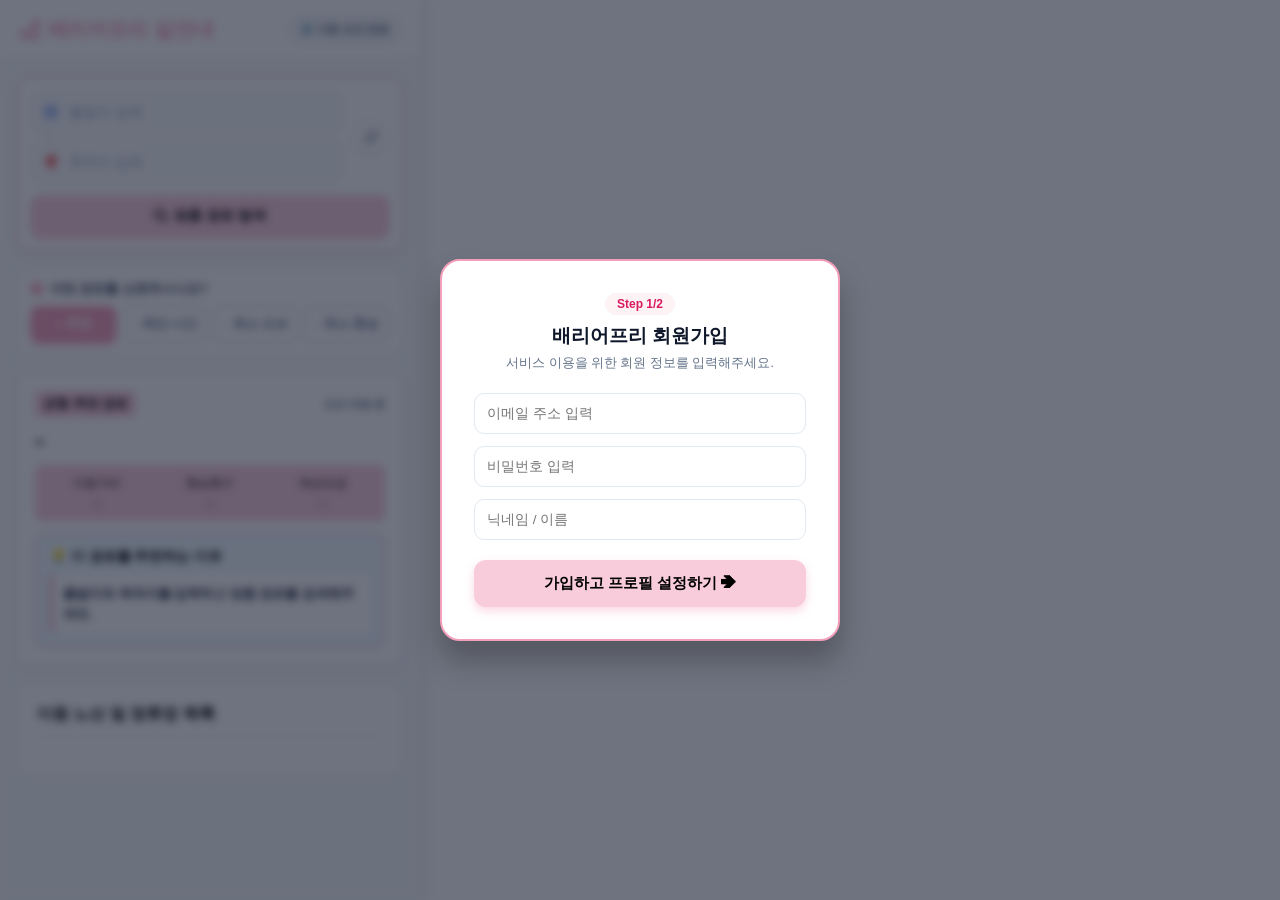
==== commit 08c3fdea: "feat: 프론트엔드 연동 UI 보완, 시간 올림 및 카카오 장소 검색 드롭다운 추가" ====
--- a/frontend/index.html
+++ b/frontend/index.html
@@ -5,6 +5,9 @@
   <meta charset="UTF-8">
   <meta name="viewport" content="width=device-width, initial-scale=1.0">
   <title>배리어프리 길안내 Service</title>
+
+  <!-- 파비콘 404 에러 방지 -->
+  <link rel="icon" href="data:,">
 
   <!-- FontAwesome 아이콘 라이브러리 -->
   <link rel="stylesheet" href="https://cdnjs.cloudflare.com/ajax/libs/font-awesome/6.4.0/css/all.min.css">
@@ -100,7 +103,7 @@
       background: #f8fafc;
     }
 
-    /* 입력 필드 */
+    /* 입력 필드 및 연관 검색어 드롭다운 스타일 */
     .search-box {
       background: #ffffff;
       border: 1.5px solid #f39eba;
@@ -138,6 +141,11 @@
       z-index: 1;
     }
 
+    .input-wrapper-relative {
+      position: relative;
+      width: 100%;
+    }
+
     .input-group {
       display: flex;
       align-items: center;
@@ -180,6 +188,55 @@
     .input-group input::placeholder {
       color: #94a3b8;
       font-weight: 500;
+    }
+
+    /* 연관 검색어 드롭다운 목록 스타일 */
+    .autocomplete-dropdown {
+      display: none;
+      position: absolute;
+      top: 46px;
+      left: 0;
+      right: 0;
+      background: #ffffff;
+      border: 1.5px solid #f39eba;
+      border-radius: 10px;
+      box-shadow: 0 8px 20px rgba(0, 0, 0, 0.12);
+      max-height: 220px;
+      overflow-y: auto;
+      z-index: 99;
+    }
+
+    .autocomplete-dropdown.show {
+      display: block;
+    }
+
+    .dropdown-item {
+      padding: 10px 12px;
+      font-size: 13px;
+      cursor: pointer;
+      border-bottom: 1px solid #f1f5f9;
+      display: flex;
+      flex-direction: column;
+      gap: 2px;
+      transition: background 0.15s;
+    }
+
+    .dropdown-item:last-child {
+      border-bottom: none;
+    }
+
+    .dropdown-item:hover {
+      background: #fdf2f4;
+    }
+
+    .dropdown-item .place-title {
+      font-weight: 800;
+      color: #0f172a;
+    }
+
+    .dropdown-item .place-address {
+      font-size: 11px;
+      color: #64748b;
     }
 
     .swap-btn {
@@ -223,7 +280,7 @@
       gap: 6px;
     }
 
-    .search-btn:hover { background: #f39eba; }
+    .search-btn:hover { background: #f39eba; color: #ffffff; }
     .search-btn:disabled { cursor: wait; opacity: 0.65; }
 
     /* 경로 선호도 UI */
@@ -267,6 +324,12 @@
       gap: 4px;
     }
 
+    .chip:hover {
+      background: #fdf2f4;
+      border-color: #f39eba;
+      color: #0f172a;
+    }
+
     .chip .radio-dot {
       font-size: 10px;
       color: #94a3b8;
@@ -277,6 +340,12 @@
       color: #ffffff;
       border-color: #f39eba;
       box-shadow: 0 2px 6px rgba(243, 158, 186, 0.4);
+    }
+
+    .chip.active:hover {
+      background: #e88ea8;
+      border-color: #e88ea8;
+      color: #ffffff;
     }
 
     .chip.active .radio-dot {
@@ -440,7 +509,58 @@
     .step-title { font-size: 15px; font-weight: 800; color: #0f172a; }
     .step-desc { font-size: 14px; color: #475569; margin-top: 2px; font-weight: 500; line-height: 1.5; }
 
-    /* 토글 경유 정류장 스타일 (버튼 글자색: 검정색) */
+    /* 승하차 정류장 카드 */
+    .kakao-route-card {
+      margin-top: 10px;
+      background: #f8fafc;
+      border: 1px solid #e2e8f0;
+      border-radius: 10px;
+      padding: 12px 14px;
+    }
+
+    .route-vehicle-badge {
+      display: inline-flex;
+      align-items: center;
+      gap: 6px;
+      padding: 4px 10px;
+      border-radius: 6px;
+      font-size: 13px;
+      font-weight: 800;
+      margin-bottom: 10px;
+    }
+
+    .route-vehicle-badge.bus { background: #33A852; color: #ffffff; }
+    .route-vehicle-badge.subway { background: #EAE12F; color: #000000; }
+
+    .route-station-flow {
+      display: flex;
+      flex-direction: column;
+      gap: 6px;
+      font-size: 13.5px;
+    }
+
+    .station-node {
+      display: flex;
+      align-items: center;
+      gap: 8px;
+    }
+
+    .station-node .label-tag {
+      font-size: 11px;
+      font-weight: 800;
+      padding: 2px 6px;
+      border-radius: 4px;
+    }
+
+    .station-node.board .label-tag { background: #dbeafe; color: #1d4ed8; }
+    .station-node.alight .label-tag { background: #fef3c7; color: #b45309; }
+
+    .station-node .station-name {
+      font-weight: 800;
+      color: #0f172a;
+    }
+
+    /* 토글 경유 정류장 스타일 */
     .station-toggle-wrapper {
       margin-top: 8px;
     }
@@ -452,7 +572,7 @@
       padding: 6px 10px;
       font-size: 12px;
       font-weight: 700;
-      color: #0f172a; /* 버튼 텍스트 검정색 */
+      color: #0f172a;
       cursor: pointer;
       display: inline-flex;
       align-items: center;
@@ -477,14 +597,9 @@
       color: #1e293b;
     }
 
-    .station-list.show {
-      display: block;
-    }
-
-    /* 전체 경유 목록 제목 글자색: 검정색 */
+    .station-list.show { display: block; }
     .station-title { font-weight: 800; color: #0f172a; font-size: 12px; margin-bottom: 10px; }
 
-    /* 핑크 색상 세로형 정류장 목록 스타일 */
     .vertical-station-container {
       display: flex;
       flex-direction: column;
@@ -501,21 +616,8 @@
       gap: 8px;
     }
 
-    /* 핑크색 동그라미 */
-    .vertical-station-item i {
-      font-size: 10px;
-      color: #f39eba;
-    }
-
-    /* 핑크색 연결선 */
-    .vertical-station-line {
-      font-size: 11px;
-      color: #f8ccdb;
-      padding-left: 3px;
-      line-height: 1;
-      margin: 2px 0;
-      font-weight: bold;
-    }
+    .vertical-station-item i { font-size: 10px; color: #f39eba; }
+    .vertical-station-line { font-size: 11px; color: #f8ccdb; padding-left: 3px; line-height: 1; margin: 2px 0; font-weight: bold; }
 
     .timeline-dot.accessibility { background: #ede9fe; color: #6d28d9; }
     .accessibility-guide { margin-top: 10px; padding: 12px; background: #faf5ff; border: 1px solid #ddd6fe; border-radius: 9px; }
@@ -535,68 +637,83 @@
       margin-top: 10px;
       padding: 12px;
       background: #f0fdf4;
-      border: 1px solid #bbf7d0;
-      border-radius: 9px;
-    }
-
-    .bus-accessibility-title {
-      font-size: 12px;
-      font-weight: 800;
-      color: #15803d;
-      margin-bottom: 8px;
-    }
-
-    .bus-accessibility-row {
-      font-size: 12.5px;
-      color: #334155;
-      line-height: 1.55;
-    }
-
-    .bus-accessibility-row strong { color: #0f172a; }
-
-    .bus-accessibility-status {
-      display: inline-block;
-      margin-top: 6px;
-      padding: 2px 7px;
-      border-radius: 999px;
-      font-size: 11px;
-      font-weight: 800;
-      background: #dcfce7;
-      color: #15803d;
-    }
-
-    .bus-accessibility-status.unknown {
-      background: #fef3c7;
-      color: #92400e;
-    }
-
-    .bus-accessibility-status.unavailable {
-      background: #fee2e2;
-      color: #b91c1c;
-    }
-
-
-    /* TMAP first/last-mile 보행 접근성 */
-    .walking-access-guide {
-      margin-top: 10px;
-      padding: 11px 12px;
-      background: #f0f9ff;
-      border: 1px solid #bae6fd;
-      border-radius: 9px;
-    }
-    .walking-access-title { font-size: 12px; font-weight: 800; color: #0369a1; margin-bottom: 5px; }
-    .walking-access-meta { font-size: 12.5px; color: #334155; line-height: 1.5; }
+      border: 1.5px solid #86efac;
+      border-radius: 10px;
+    }
+
+    .bus-accessibility-title { font-size: 12px; font-weight: 800; color: #15803d; margin-bottom: 8px; }
+    .bus-accessibility-row { font-size: 13px; color: #1e293b; line-height: 1.55; }
+    .bus-accessibility-row strong { color: #0f172a; font-weight: 800; }
+    .bus-accessibility-status { display: inline-block; margin-top: 6px; padding: 3px 9px; border-radius: 999px; font-size: 11.5px; font-weight: 800; background: #dcfce7; color: #15803d; }
+    .bus-accessibility-status.unknown { background: #fef3c7; color: #92400e; }
+    .bus-accessibility-status.unavailable { background: #fee2e2; color: #b91c1c; }
+
     .walking-access-warning {
       margin-top: 6px; padding: 6px 8px; border-radius: 7px;
       background: #fff7ed; color: #9a3412; font-size: 11.5px;
       font-weight: 700; line-height: 1.45;
     }
 
+    /* 슬림 물방울 위치 핀 마커 디자인 */
+    .kakao-pin-container {
+      position: relative;
+      display: flex;
+      flex-direction: column;
+      align-items: center;
+      cursor: pointer;
+      transform: translateY(-50%);
+    }
+
+    .kakao-pin-badge {
+      padding: 3px 8px;
+      border-radius: 12px;
+      color: #ffffff;
+      font-size: 11.5px;
+      font-weight: 900;
+      box-shadow: 0 2px 8px rgba(0, 0, 0, 0.2);
+      white-space: nowrap;
+      margin-bottom: 3px;
+    }
+
+    .kakao-pin-container.start .kakao-pin-badge { background: #2563eb; }
+    .kakao-pin-container.end .kakao-pin-badge { background: #ef4444; }
+
+    .kakao-pin-drop {
+      width: 22px;
+      height: 28px;
+      border-radius: 50% 50% 50% 50% / 40% 40% 60% 60%;
+      position: relative;
+      display: flex;
+      align-items: center;
+      justify-content: center;
+      box-shadow: 0 3px 8px rgba(0, 0, 0, 0.3);
+    }
+
+    .kakao-pin-container.start .kakao-pin-drop { background: #2563eb; border: 2px solid #ffffff; }
+    .kakao-pin-container.end .kakao-pin-drop { background: #ef4444; border: 2px solid #ffffff; }
+
+    .kakao-pin-drop::after {
+      content: '';
+      width: 8px;
+      height: 8px;
+      background: #ffffff;
+      border-radius: 50%;
+    }
+
+    .kakao-pin-drop-tail {
+      width: 0;
+      height: 0;
+      border-left: 4px solid transparent;
+      border-right: 4px solid transparent;
+      margin-top: -2px;
+    }
+
+    .kakao-pin-container.start .kakao-pin-drop-tail { border-top: 6px solid #2563eb; }
+    .kakao-pin-container.end .kakao-pin-drop-tail { border-top: 6px solid #ef4444; }
+
     #map { flex: 1; height: 100%; }
 
-    /* =========================================================
-       모달 모음 (1단계: 회원가입 / 2단계: 프로필 설정)
-    ========================================================== */
+    /* 모달 */
     .modal-overlay {
       display: flex;
       position: fixed;
@@ -626,109 +743,19 @@
       to { opacity: 1; transform: translateY(0); }
     }
 
-    .modal-header {
-      text-align: center;
-      margin-bottom: 20px;
-    }
-
-    .modal-badge {
-      display: inline-block;
-      background: #fdf2f4;
-      color: #d81b60;
-      font-size: 12px;
-      font-weight: 800;
-      padding: 4px 12px;
-      border-radius: 20px;
-      margin-bottom: 8px;
-    }
-
-    .modal-title {
-      font-size: 19px;
-      font-weight: 800;
-      color: #0f172a;
-      margin-bottom: 6px;
-    }
-
-    .modal-desc {
-      font-size: 12.5px;
-      color: #64748b;
-      line-height: 1.4;
-    }
-
-    .form-group {
-      display: flex;
-      flex-direction: column;
-      gap: 12px;
-      margin-bottom: 20px;
-    }
-
-    .form-input {
-      width: 100%;
-      padding: 12px;
-      border: 1.5px solid #e2e8f0;
-      border-radius: 10px;
-      font-size: 13.5px;
-      outline: none;
-      transition: all 0.2s;
-    }
-
-    .form-input:focus {
-      border-color: #f39eba;
-      box-shadow: 0 0 0 3px rgba(243, 158, 186, 0.2);
-    }
-
-    .btn-action {
-      width: 100%;
-      padding: 14px;
-      background: #f8ccdb;
-      color: #000000;
-      border: none;
-      border-radius: 12px;
-      font-weight: 800;
-      font-size: 15px;
-      cursor: pointer;
-      box-shadow: 0 4px 10px rgba(243, 158, 186, 0.4);
-      transition: all 0.2s;
-    }
-
-    .btn-action:hover {
-      background: #f39eba;
-      color: #ffffff;
-    }
-
-    .checkbox-group {
-      display: flex;
-      flex-direction: column;
-      gap: 10px;
-      margin-bottom: 24px;
-    }
-
-    .checkbox-label {
-      font-size: 14px;
-      font-weight: 700;
-      color: #334155;
-      display: flex;
-      align-items: center;
-      gap: 12px;
-      cursor: pointer;
-      padding: 12px 14px;
-      border-radius: 10px;
-      background: #f8fafc;
-      border: 1.5px solid #e2e8f0;
-      transition: all 0.2s;
-    }
-
-    .checkbox-label:hover {
-      background: #fdf2f4;
-      border-color: #f39eba;
-    }
-
-    .checkbox-label input {
-      accent-color: #f39eba;
-      width: 18px;
-      height: 18px;
-      cursor: pointer;
-    }
+    .modal-header { text-align: center; margin-bottom: 20px; }
+    .modal-badge { display: inline-block; background: #fdf2f4; color: #d81b60; font-size: 12px; font-weight: 800; padding: 4px 12px; border-radius: 20px; margin-bottom: 8px; }
+    .modal-title { font-size: 19px; font-weight: 800; color: #0f172a; margin-bottom: 6px; }
+    .modal-desc { font-size: 12.5px; color: #64748b; line-height: 1.4; }
+    .form-group { display: flex; flex-direction: column; gap: 12px; margin-bottom: 20px; }
+    .form-input { width: 100%; padding: 12px; border: 1.5px solid #e2e8f0; border-radius: 10px; font-size: 13.5px; outline: none; transition: all 0.2s; }
+    .form-input:focus { border-color: #f39eba; box-shadow: 0 0 0 3px rgba(243, 158, 186, 0.2); }
+    .btn-action { width: 100%; padding: 14px; background: #f8ccdb; color: #000000; border: none; border-radius: 12px; font-weight: 800; font-size: 15px; cursor: pointer; box-shadow: 0 4px 10px rgba(243, 158, 186, 0.4); transition: all 0.2s; }
+    .btn-action:hover { background: #f39eba; color: #ffffff; }
+    .checkbox-group { display: flex; flex-direction: column; gap: 10px; margin-bottom: 24px; }
+    .checkbox-label { font-size: 14px; font-weight: 700; color: #334155; display: flex; align-items: center; gap: 12px; cursor: pointer; padding: 12px 14px; border-radius: 10px; background: #f8fafc; border: 1.5px solid #e2e8f0; transition: all 0.2s; }
+    .checkbox-label:hover { background: #fdf2f4; border-color: #f39eba; }
+    .checkbox-label input { accent-color: #f39eba; width: 18px; height: 18px; cursor: pointer; }
 
     @media (max-width: 900px) {
       .sidebar { width: 380px; min-width: 380px; }
@@ -762,14 +789,22 @@
         <div class="search-box">
           <div class="inputs-wrapper">
             <div class="inputs-container">
-              <div class="input-group">
-                <i class="fa-regular fa-circle-dot input-icon start"></i>
-                <input type="text" id="start-input" value="판교역" placeholder="출발지 (기본: 현재 위치)">
+              <!-- 출발지 입력창 및 드롭다운 -->
+              <div class="input-wrapper-relative">
+                <div class="input-group">
+                  <i class="fa-regular fa-circle-dot input-icon start"></i>
+                  <input type="text" id="start-input" value="" placeholder="출발지 입력" autocomplete="off">
+                </div>
+                <div id="start-dropdown" class="autocomplete-dropdown"></div>
               </div>
 
-              <div class="input-group">
-                <i class="fa-solid fa-location-dot input-icon end"></i>
-                <input type="text" id="end-input" value="수내역" placeholder="목적지 입력">
+              <!-- 목적지 입력창 및 드롭다운 -->
+              <div class="input-wrapper-relative">
+                <div class="input-group">
+                  <i class="fa-solid fa-location-dot input-icon end"></i>
+                  <input type="text" id="end-input" value="" placeholder="목적지 입력" autocomplete="off">
+                </div>
+                <div id="end-dropdown" class="autocomplete-dropdown"></div>
               </div>
             </div>
 
@@ -922,10 +957,13 @@
     const API_BASE_URL = 'http://127.0.0.1:8000';
 
     let map = null;
+    let ps = null; // 카카오 장소 검색 객체
+
     let startPoint = null;
     let endPoint = null;
-    let startMarker = null;
-    let endMarker = null;
+
+    let startOverlay = null;
+    let endOverlay = null;
     let currentPolylines = [];
 
     let currentPreference = 'balanced';
@@ -939,6 +977,7 @@
     window.addEventListener('DOMContentLoaded', function () {
       if (window.kakao && window.kakao.maps) {
         initMap();
+        initAutocomplete(); // 장소 자동완성 연동 초기화
       } else {
         alert('카카오 지도 SDK 로드에 실패했습니다. Kakao JavaScript 키를 확인해주세요.');
       }
@@ -951,11 +990,103 @@
         level: 5
       };
       map = new kakao.maps.Map(container, options);
+
+      if (kakao.maps.services) {
+        ps = new kakao.maps.services.Places(); // 카카오 장소 검색 객체 생성
+      }
     }
 
 
     /* =========================================================
-       3. 온보딩
+       3. 연관 검색어 드롭다운 로직 (검색어 직접 포함 장소 우선 정렬)
+    ========================================================== */
+    function initAutocomplete() {
+      const startInput = document.getElementById('start-input');
+      const endInput = document.getElementById('end-input');
+      const startDropdown = document.getElementById('start-dropdown');
+      const endDropdown = document.getElementById('end-dropdown');
+
+      setupAutocompleteInput(startInput, startDropdown);
+      setupAutocompleteInput(endInput, endDropdown);
+
+      // 바깥 영역 클릭 시 드롭다운 닫기
+      document.addEventListener('click', function (e) {
+        if (!startInput.contains(e.target) && !startDropdown.contains(e.target)) {
+          startDropdown.classList.remove('show');
+        }
+        if (!endInput.contains(e.target) && !endDropdown.contains(e.target)) {
+          endDropdown.classList.remove('show');
+        }
+      });
+    }
+
+    function setupAutocompleteInput(inputEl, dropdownEl) {
+      inputEl.addEventListener('input', function () {
+        const keyword = this.value.trim();
+        if (!keyword || !ps) {
+          dropdownEl.classList.remove('show');
+          dropdownEl.innerHTML = '';
+          return;
+        }
+
+        // 카카오 장소 검색 API 호출
+        ps.keywordSearch(keyword, function (data, status) {
+          if (status === kakao.maps.services.Status.OK) {
+            // 검색어가 장소명(place_name)에 들어간 항목을 최우선으로 정렬
+            const sortedData = [...data].sort((a, b) => {
+              const aIncludes = a.place_name.includes(keyword);
+              const bIncludes = b.place_name.includes(keyword);
+
+              if (aIncludes && !bIncludes) return -1;
+              if (!aIncludes && bIncludes) return 1;
+
+              const aStartsWith = a.place_name.startsWith(keyword);
+              const bStartsWith = b.place_name.startsWith(keyword);
+              if (aStartsWith && !bStartsWith) return -1;
+              if (!aStartsWith && bStartsWith) return 1;
+
+              return 0;
+            });
+
+            renderDropdownItems(sortedData, inputEl, dropdownEl);
+          } else {
+            dropdownEl.classList.remove('show');
+            dropdownEl.innerHTML = '';
+          }
+        });
+      });
+    }
+
+    function renderDropdownItems(places, inputEl, dropdownEl) {
+      dropdownEl.innerHTML = '';
+      const limit = Math.min(places.length, 5); // 최대 5개 노출
+
+      for (let i = 0; i < limit; i++) {
+        const place = places[i];
+        const item = document.createElement('div');
+        item.className = 'dropdown-item';
+
+        const address = place.road_address_name || place.address_name || '';
+
+        item.innerHTML = `
+          <span class="place-title">${escapeHtml(place.place_name)}</span>
+          ${address ? `<span class="place-address">${escapeHtml(address)}</span>` : ''}
+        `;
+
+        item.addEventListener('click', function () {
+          inputEl.value = place.place_name;
+          dropdownEl.classList.remove('show');
+        });
+
+        dropdownEl.appendChild(item);
+      }
+
+      dropdownEl.classList.add('show');
+    }
+
+
+    /* =========================================================
+       4. 온보딩
     ========================================================== */
     function goToStep2() {
       const email = document.getElementById('signup-email').value.trim();
@@ -984,7 +1115,7 @@
 
 
     /* =========================================================
-       4. 경로 선호도 선택 UI
+       5. 경로 선호도 선택 UI
     ========================================================== */
     function selectPreference(prefKey, element) {
       currentPreference = prefKey;
@@ -1023,7 +1154,7 @@
 
 
     /* =========================================================
-       5. 검색 핸들러 & 스왑
+       6. 검색 핸들러 & 스왑
     ========================================================== */
     document.getElementById('start-input').addEventListener('keydown', function (event) {
       if (event.key === 'Enter') searchRoute();
@@ -1039,7 +1170,10 @@
       const temp = startInput.value;
       startInput.value = endInput.value;
       endInput.value = temp;
-      searchRoute();
+
+      if (startInput.value && endInput.value) {
+        searchRoute();
+      }
     }
 
     function setLoading(isLoading) {
@@ -1064,7 +1198,7 @@
 
 
     /* =========================================================
-       6. FastAPI 추천 API 실제 호출 (모의 데이터 없이 순수 백엔드 연동)
+       7. FastAPI 추천 API 실제 호출 (순수 백엔드 연동)
     ========================================================== */
     async function searchRoute() {
       const startKeyword = document.getElementById('start-input').value.trim();
@@ -1150,14 +1284,45 @@
 
 
     /* =========================================================
-       7. 마커 및 화면 렌더링 함수들
+       8. 지도 위 얇고 슬림한 물방울(Drop) 핀 마커
     ========================================================== */
     function updateMarkers() {
-      if (startMarker) startMarker.setMap(null);
-      if (endMarker) endMarker.setMap(null);
-
-      if (startPoint) startMarker = new kakao.maps.Marker({ map: map, position: startPoint });
-      if (endPoint) endMarker = new kakao.maps.Marker({ map: map, position: endPoint });
+      if (startOverlay) startOverlay.setMap(null);
+      if (endOverlay) endOverlay.setMap(null);
+
+      /* 슬림 물방울 출발 핀 마커 */
+      if (startPoint) {
+        const startContent = `
+          <div class="kakao-pin-container start">
+            <div class="kakao-pin-badge">출발</div>
+            <div class="kakao-pin-drop"></div>
+            <div class="kakao-pin-drop-tail"></div>
+          </div>
+        `;
+        startOverlay = new kakao.maps.CustomOverlay({
+          map: map,
+          position: startPoint,
+          content: startContent,
+          yAnchor: 1.0
+        });
+      }
+
+      /* 슬림 물방울 도착 핀 마커 */
+      if (endPoint) {
+        const endContent = `
+          <div class="kakao-pin-container end">
+            <div class="kakao-pin-badge">도착</div>
+            <div class="kakao-pin-drop"></div>
+            <div class="kakao-pin-drop-tail"></div>
+          </div>
+        `;
+        endOverlay = new kakao.maps.CustomOverlay({
+          map: map,
+          position: endPoint,
+          content: endContent,
+          yAnchor: 1.0
+        });
+      }
     }
 
     function renderBackendRoute(data) {
@@ -1165,10 +1330,9 @@
 
       document.getElementById('route-no').innerText = `${currentPreferenceName} 경로`;
 
-      const totalMinutes =
-        route.total_travel_time_minutes ??
-        route.total_time_minutes ??
-        Math.ceil((route.total_travel_time_seconds ?? route.total_time_seconds ?? 0) / 60);
+      /* 초 단위 무조건 올림 처리 (1302초 -> 22분) */
+      const rawSeconds = route.total_travel_time_seconds ?? route.total_time_seconds ?? 0;
+      const totalMinutes = rawSeconds > 0 ? Math.ceil(rawSeconds / 60) : (route.total_travel_time_minutes ?? route.total_time_minutes ?? 0);
       document.getElementById('route-time').innerText = `${totalMinutes}분`;
 
       const distanceMeters = Number(route.total_distance_meters || 0);
@@ -1203,7 +1367,7 @@
       return busAccessibility.find(item => Number(item.step_id) === Number(stepId)) || null;
     }
 
-    /* 실시간 저상버스 안내 렌더링 (차량번호 숨김 반영) */
+    /* 실시간 저상버스 안내 렌더링 */
     function renderBusAccessibilityGuide(route, step) {
       const result = getBusAccessibilityForStep(route, step.step_id);
       if (!result) return '';
@@ -1213,7 +1377,7 @@
       if (routes.length === 0) {
         return `
           <div class="bus-accessibility-guide">
-            <div class="bus-accessibility-title">♿ 실시간 저상버스 안내</div>
+            <div class="bus-accessibility-title">♿ 실시간 저상버스 도착 정보</div>
             <div class="bus-accessibility-row">실시간 저상버스 정보를 확인하지 못했습니다.</div>
             <span class="bus-accessibility-status unknown">정보 미확인</span>
           </div>
@@ -1274,14 +1438,13 @@
 
       return `
         <div class="bus-accessibility-guide">
-          <div class="bus-accessibility-title">♿ 실시간 저상버스 안내</div>
+          <div class="bus-accessibility-title">♿ 실시간 저상버스 도착 정보</div>
           ${rows}
           <span class="bus-accessibility-status ${badgeClass}">${badgeText}</span>
         </div>
       `;
     }
 
-    /* 정류장 토글 버튼 텍스트 조절 */
     function toggleStations(stepIndex, count) {
       const listEl = document.getElementById(`station-list-${stepIndex}`);
       const btnEl = document.getElementById(`station-btn-${stepIndex}`);
@@ -1296,7 +1459,6 @@
       }
     }
 
-
     function getWalkingAccessPart(route, key) {
       return (route.walking_access || {})[key] || null;
     }
@@ -1305,10 +1467,10 @@
       return (route.walking_accessibility || {})[key] || null;
     }
 
+    /* 도보 카드 렌더링 (Fallback 보완) */
     function renderAccessWalkingTimelineItem(route, key, placeName) {
       const access = getWalkingAccessPart(route, key);
       const accessibility = getWalkingAccessibilityPart(route, key);
-      if (!access && !accessibility) return '';
 
       const label = key === 'first_mile' ? '첫 보행 구간' : '마지막 보행 구간';
 
@@ -1316,19 +1478,19 @@
         access?.distance_meters ??
         access?.distance ??
         access?.total_distance_meters ??
-        null;
+        (key === 'first_mile' ? route.total_walk_distance_meters : null);
 
       const seconds =
         access?.time_seconds ??
         access?.duration_seconds ??
         access?.total_time_seconds ??
-        null;
+        (key === 'first_mile' ? route.access_walk_time_seconds : null);
 
       const meta = [];
-      if (distance !== null && distance !== undefined) {
+      if (distance !== null && distance !== undefined && distance > 0) {
         meta.push(`${Number(distance).toLocaleString('ko-KR')}m`);
       }
-      if (seconds !== null && seconds !== undefined) {
+      if (seconds !== null && seconds !== undefined && seconds > 0) {
         meta.push(`약 ${Math.max(1, Math.ceil(Number(seconds) / 60))}분`);
       }
 
@@ -1353,6 +1515,7 @@
       `;
     }
 
+    /* 타임라인 전체 렌더링 */
     function renderBackendTimeline(route) {
       const steps = Array.isArray(route.steps) ? route.steps : [];
       const internalPaths = getInternalAccessibilityPaths(route);
@@ -1360,11 +1523,13 @@
       let timelineHtml = '';
 
       const originName = latestRouteResponse?.origin?.name || '출발지';
+
+      /* 1. 첫 보행 구간 카드 추가 */
       timelineHtml += renderAccessWalkingTimelineItem(route, 'first_mile', originName);
 
       steps.forEach((step, stepIndex) => {
         const stepType = String(step.step_type || '').toUpperCase();
-        const guidance = String(step.guidance || '');
+        let guidance = String(step.guidance || '');
         const stops = Array.isArray(step.stops) ? step.stops : [];
         const firstStop = normalizeStationName(stops[0] || '');
         const lastStop = normalizeStationName(stops[stops.length - 1] || '');
@@ -1402,6 +1567,10 @@
           iconClass = 'fa-solid fa-arrows-rotate';
         }
 
+        if (stepType === 'WALKING' && type !== 'transfer') {
+          guidance = guidance.replace('환승 이동', '도보 이동').replace('환승', '도보');
+        }
+
         let title = guidance || (stepType === 'SUBWAY' ? '지하철 이동' : stepType === 'BUS' ? '버스 이동' : '도보 이동');
         let vehicleText = Array.isArray(step.vehicles) ? step.vehicles.map(v => v.name).filter(Boolean).join(', ') : '';
 
@@ -1416,11 +1585,39 @@
 
         const description = descriptionParts.join(' · ');
 
-        /* 핑크색 세로선 경유 목록 */
+        /* 승/하차 정류장 가독성 카드 */
+        let kakaoCardHtml = '';
+        if (stepType === 'BUS' || stepType === 'SUBWAY') {
+          const badgeClass = stepType === 'BUS' ? 'bus' : 'subway';
+          const badgeIcon = stepType === 'BUS' ? 'fa-bus' : 'fa-train-subway';
+
+          kakaoCardHtml = `
+            <div class="kakao-route-card">
+              <div class="route-vehicle-badge ${badgeClass}">
+                <i class="fa-solid ${badgeIcon}"></i> ${escapeHtml(vehicleText || (stepType === 'BUS' ? '버스' : '지하철'))}
+              </div>
+              <div class="route-station-flow">
+                <div class="station-node board">
+                  <span class="label-tag">승차</span>
+                  <span class="station-name">${escapeHtml(stops[0] || '승차 정류장')}</span>
+                </div>
+                ${stops.length > 1 ? `
+                  <div class="station-node alight">
+                    <span class="label-tag">하차</span>
+                    <span class="station-name">${escapeHtml(stops[stops.length - 1] || '하차 정류장')}</span>
+                  </div>
+                ` : ''}
+              </div>
+            </div>
+          `;
+        }
+
+        /* 💡 핑크색 세로선 경유 목록 (출발/도착 정류장은 제외하고 순수 중간 경유지만 포함) */
         let stationsHtml = '';
-        if (stops.length > 0) {
-          const verticalStopsHtml = stops.map((stop, idx) => {
-            const isLast = idx === stops.length - 1;
+        if (stops.length > 2) {
+          const viaStops = stops.slice(1, -1); // 첫 번째(승차)와 마지막(하차) 정류장 제외
+          const verticalStopsHtml = viaStops.map((stop, idx) => {
+            const isLast = idx === viaStops.length - 1;
             return `
               <div class="vertical-station-item">
                 <i class="fa-solid fa-circle"></i>
@@ -1432,8 +1629,8 @@
 
           stationsHtml = `
             <div class="station-toggle-wrapper">
-              <button class="btn-toggle-stations" id="station-btn-${stepIndex}" onclick="toggleStations(${stepIndex}, ${stops.length})">
-                ▼ 경유 정류장/역 (${stops.length}개) 보기
+              <button class="btn-toggle-stations" id="station-btn-${stepIndex}" onclick="toggleStations(${stepIndex}, ${viaStops.length})">
+                ▼ 경유 정류장/역 (${viaStops.length}개) 보기
               </button>
               <div class="station-list" id="station-list-${stepIndex}">
                 <div class="station-title">🚏 전체 경유 목록</div>
@@ -1445,13 +1642,8 @@
           `;
         }
 
-        const requireLowFloorBus =
-          document.getElementById('cond-low-floor-bus').checked;
-
-        const busAccessibilityHtml = (
-          stepType === 'BUS'
-          && requireLowFloorBus
-        )
+        const requireLowFloorBus = document.getElementById('cond-low-floor-bus').checked;
+        const busAccessibilityHtml = (stepType === 'BUS' && requireLowFloorBus)
           ? renderBusAccessibilityGuide(route, step)
           : '';
 
@@ -1460,6 +1652,7 @@
             <div class="timeline-dot ${type}"><i class="${iconClass}"></i></div>
             <div class="step-header"><span class="step-title">${escapeHtml(title)}</span></div>
             <div class="step-desc">${escapeHtml(description)}</div>
+            ${kakaoCardHtml}
             ${stationsHtml}
             ${busAccessibilityHtml}
           </div>
@@ -1488,6 +1681,7 @@
         }
       });
 
+      /* 2. 마지막 보행 구간 카드 추가 */
       const destinationNameForWalk = latestRouteResponse?.destination?.name || '목적지';
       timelineHtml += renderAccessWalkingTimelineItem(route, 'last_mile', destinationNameForWalk);
 
@@ -1699,24 +1893,27 @@
         currentPolylines.push(polyline);
       }
 
+      const steps = Array.isArray(route.steps) ? route.steps : [];
+
+      /* 첫 보행 구간 점선 연결 */
       const firstMilePath = route?.walking_access?.first_mile?.path || [];
-      drawPath(firstMilePath, {
-        strokeWeight: 6,
-        strokeColor: '#0284c7',
-        strokeOpacity: 0.95,
-        strokeStyle: 'dash'
-      });
-
-      const steps = Array.isArray(route.steps) ? route.steps : [];
-
-      const busTransferColors = [
-        '#16a34a',
-        '#f97316',
-        '#dc2626',
-        '#0891b2',
-        '#ca8a04',
-        '#db2777'
-      ];
+      if (firstMilePath.length > 0) {
+        drawPath(firstMilePath, { strokeWeight: 6, strokeColor: '#0284c7', strokeOpacity: 0.95, strokeStyle: 'dash' });
+      } else if (startPoint && steps.length > 0 && steps[0].path && steps[0].path.length > 0) {
+        const firstBusLatLng = new kakao.maps.LatLng(Number(steps[0].path[0][1]), Number(steps[0].path[0][0]));
+        const walkPolyline = new kakao.maps.Polyline({
+          path: [startPoint, firstBusLatLng],
+          strokeWeight: 6, strokeColor: '#0284c7', strokeOpacity: 0.95, strokeStyle: 'dash'
+        });
+        walkPolyline.setMap(map);
+        currentPolylines.push(walkPolyline);
+        bounds.extend(startPoint);
+        bounds.extend(firstBusLatLng);
+        hasPoints = true;
+      }
+
+      /* 대중교통 구간 노선선 */
+      const busTransferColors = ['#16a34a', '#f97316', '#dc2626', '#0891b2', '#ca8a04', '#db2777'];
       let busSegmentIndex = 0;
 
       steps.forEach(step => {
@@ -1735,10 +1932,7 @@
           weight = 6;
           style = 'dash';
         } else if (stepType === 'BUS') {
-          // 버스를 환승할 때마다 다른 색상 사용
-          color = busTransferColors[
-            busSegmentIndex % busTransferColors.length
-          ];
+          color = busTransferColors[busSegmentIndex % busTransferColors.length];
           busSegmentIndex += 1;
         } else if (stepType === 'SUBWAY') {
           color = '#7c3aed';
@@ -1754,22 +1948,25 @@
         });
       });
 
+      /* 마지막 보행 구간 점선 연결 */
       const lastMilePath = route?.walking_access?.last_mile?.path || [];
-      drawPath(lastMilePath, {
-        strokeWeight: 6,
-        strokeColor: '#0284c7',
-        strokeOpacity: 0.95,
-        strokeStyle: 'dash'
-      });
-
-      if (!hasPoints) {
-        const globalPath = Array.isArray(route.path) ? route.path : [];
-        drawPath(globalPath, {
-          strokeWeight: 7,
-          strokeColor: '#64748b',
-          strokeOpacity: 0.85,
-          strokeStyle: 'solid'
-        });
+      if (lastMilePath.length > 0) {
+        drawPath(lastMilePath, { strokeWeight: 6, strokeColor: '#0284c7', strokeOpacity: 0.95, strokeStyle: 'dash' });
+      } else if (endPoint && steps.length > 0) {
+        const lastStep = steps[steps.length - 1];
+        if (lastStep.path && lastStep.path.length > 0) {
+          const lastIdx = lastStep.path.length - 1;
+          const lastBusLatLng = new kakao.maps.LatLng(Number(lastStep.path[lastIdx][1]), Number(lastStep.path[lastIdx][0]));
+          const walkPolyline = new kakao.maps.Polyline({
+            path: [lastBusLatLng, endPoint],
+            strokeWeight: 6, strokeColor: '#0284c7', strokeOpacity: 0.95, strokeStyle: 'dash'
+          });
+          walkPolyline.setMap(map);
+          currentPolylines.push(walkPolyline);
+          bounds.extend(lastBusLatLng);
+          bounds.extend(endPoint);
+          hasPoints = true;
+        }
       }
 
       if (startPoint) bounds.extend(startPoint);
@@ -1783,14 +1980,6 @@
     function clearRouteMap() {
       currentPolylines.forEach(polyline => polyline.setMap(null));
       currentPolylines = [];
-    }
-
-    function fitMapToEndpoints() {
-      if (!map || !startPoint || !endPoint) return;
-      const bounds = new kakao.maps.LatLngBounds();
-      bounds.extend(startPoint);
-      bounds.extend(endPoint);
-      map.setBounds(bounds);
     }
 
     function clearRouteUI() {
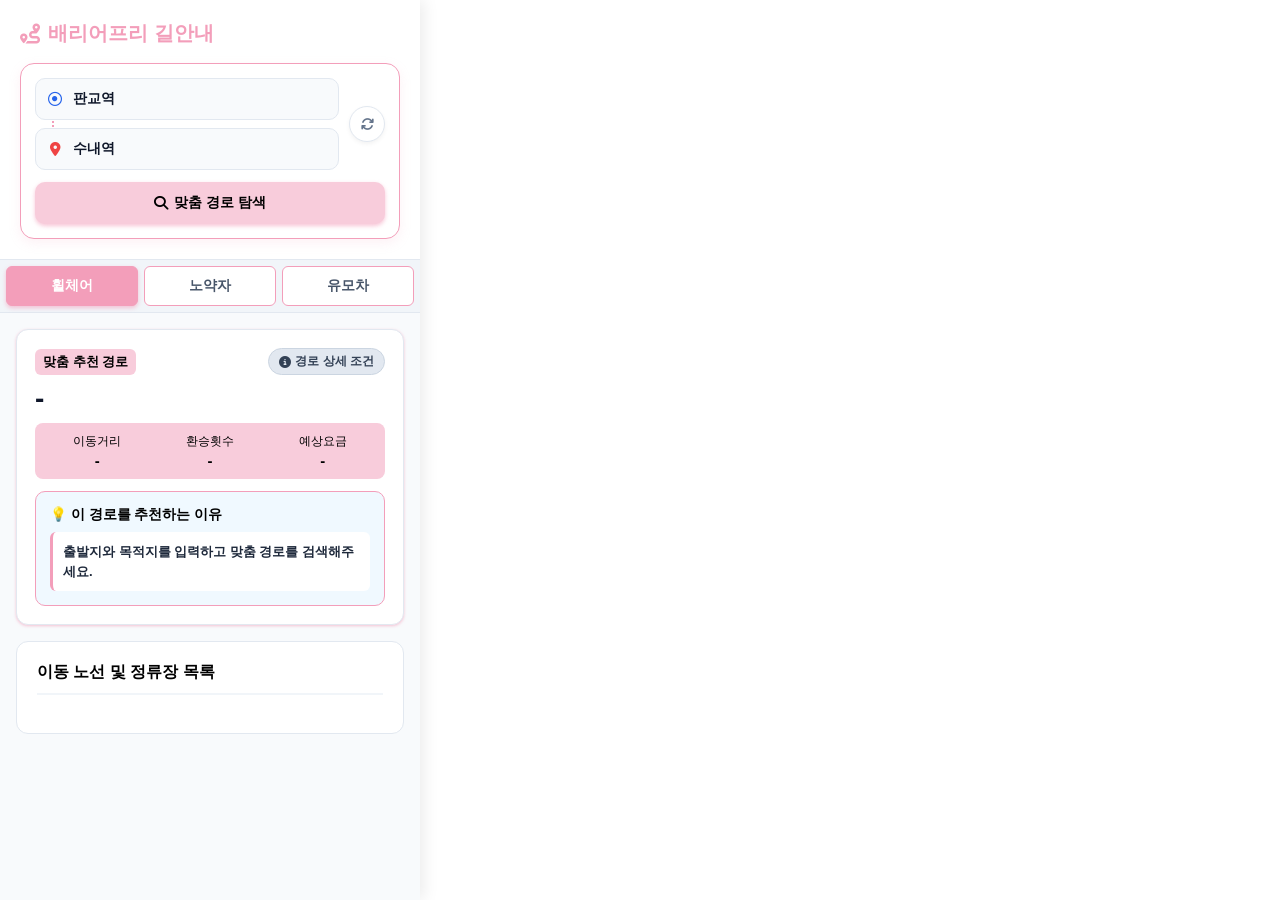
==== commit 41ac9800: "photo ai verification feature initial commit" ====
--- a/frontend/index.html
+++ b/frontend/index.html
@@ -3,2004 +3,4478 @@
 
 <head>
   <meta charset="UTF-8">
-  <meta name="viewport" content="width=device-width, initial-scale=1.0">
-  <title>배리어프리 길안내 Service</title>
-
-  <!-- 파비콘 404 에러 방지 -->
-  <link rel="icon" href="data:,">
-
-  <!-- FontAwesome 아이콘 라이브러리 -->
-  <link rel="stylesheet" href="https://cdnjs.cloudflare.com/ajax/libs/font-awesome/6.4.0/css/all.min.css">
-
-  <!-- 카카오 지도 SDK -->
-  <script type="text/javascript" src="https://dapi.kakao.com/v2/maps/sdk.js?appkey=a6e4cc9d6599ccd6f520b7e4932b0a70&libraries=services"></script>
+
+  <meta
+    name="viewport"
+    content="width=device-width, initial-scale=1.0"
+  >
+
+  <title>
+    배리어프리 길안내 Service
+  </title>
+
+
+  <!-- =========================================================
+       FontAwesome
+  ========================================================== -->
+
+  <link
+    rel="stylesheet"
+    href="https://cdnjs.cloudflare.com/ajax/libs/font-awesome/6.4.0/css/all.min.css"
+  >
+
+
+  <!-- =========================================================
+       Kakao Map SDK
+
+       현재 팀원이 사용하던 키를 그대로 유지했습니다.
+  ========================================================== -->
+
+  <script
+    type="text/javascript"
+    src="https://dapi.kakao.com/v2/maps/sdk.js?appkey=a6e4cc9d6599ccd6f520b7e4932b0a70&libraries=services"
+  ></script>
+
 
   <style>
+
     /* =========================================================
-       공통 스타일
+       공통
     ========================================================== */
+
     * {
       box-sizing: border-box;
       margin: 0;
       padding: 0;
-      font-family: -apple-system, BlinkMacSystemFont, "Segoe UI", Roboto, sans-serif;
-    }
-
-    html, body {
+
+      font-family:
+        -apple-system,
+        BlinkMacSystemFont,
+        "Segoe UI",
+        Roboto,
+        sans-serif;
+    }
+
+
+    html,
+    body {
       width: 100%;
       height: 100%;
+
       overflow: hidden;
+    }
+
+
+    body {
       background: #ffffff;
     }
+
 
     .app-container {
       display: flex;
+
       width: 100vw;
       height: 100vh;
     }
 
+
     /* =========================================================
-       좌측 사이드바 (전체 스크롤 가능 구조)
+       좌측 Sidebar
     ========================================================== */
+
     .sidebar {
       width: 420px;
       min-width: 420px;
       height: 100%;
+
       background: #ffffff;
+
       z-index: 10;
-      box-shadow: 4px 0 15px rgba(0, 0, 0, 0.08);
+
+      box-shadow:
+        4px 0 15px rgba(
+          0,
+          0,
+          0,
+          0.08
+        );
+
       display: flex;
       flex-direction: column;
     }
 
+
+    /* =========================================================
+       상단 검색 영역
+    ========================================================== */
+
     .sidebar-header {
-      padding: 16px 20px;
+      padding: 20px;
+
       background: #ffffff;
-      border-bottom: 1px solid #e2e8f0;
-      flex-shrink: 0;
-    }
-
-    .app-title-row {
-      display: flex;
-      justify-content: space-between;
-      align-items: center;
-    }
+
+      border-bottom:
+        1px solid #e2e8f0;
+    }
+
 
     .app-title {
       font-size: 20px;
       font-weight: 800;
+
+      margin-bottom: 16px;
+
       display: flex;
       align-items: center;
       gap: 8px;
+
       color: #f39eba;
     }
 
-    .btn-edit-profile {
-      background: #f8fafc;
-      border: 1px solid #cbd5e1;
-      color: #475569;
-      font-size: 11px;
-      font-weight: 700;
-      padding: 5px 10px;
-      border-radius: 20px;
-      cursor: pointer;
-      transition: all 0.2s;
-    }
-
-    .btn-edit-profile:hover {
-      background: #f39eba;
-      color: #ffffff;
-      border-color: #f39eba;
-    }
-
-    .sidebar-scroll-content {
-      flex: 1;
-      overflow-y: auto;
+
+    .search-box {
+      background: #ffffff;
+
+      border:
+        1.5px solid #f39eba;
+
+      border-radius: 14px;
+
+      padding: 14px;
+
       display: flex;
       flex-direction: column;
-      gap: 16px;
-      padding: 16px;
-      background: #f8fafc;
-    }
-
-    /* 입력 필드 및 연관 검색어 드롭다운 스타일 */
-    .search-box {
-      background: #ffffff;
-      border: 1.5px solid #f39eba;
-      border-radius: 14px;
-      padding: 14px;
+
+      gap: 12px;
+
+      box-shadow:
+        0 4px 12px
+        rgba(
+          243,
+          158,
+          186,
+          0.15
+        );
+    }
+
+
+    .inputs-wrapper {
+      display: flex;
+
+      align-items: center;
+
+      gap: 10px;
+
+      position: relative;
+    }
+
+
+    .inputs-container {
+      flex: 1;
+
       display: flex;
       flex-direction: column;
-      gap: 12px;
-      box-shadow: 0 4px 12px rgba(243, 158, 186, 0.15);
-    }
-
-    .inputs-wrapper {
-      display: flex;
-      align-items: center;
-      gap: 10px;
+
+      gap: 8px;
+
       position: relative;
     }
 
-    .inputs-container {
-      flex: 1;
-      display: flex;
-      flex-direction: column;
-      gap: 8px;
-      position: relative;
-    }
 
     .inputs-container::before {
       content: '';
+
       position: absolute;
+
       left: 17px;
       top: 24px;
       bottom: 24px;
+
       width: 1.5px;
-      border-left: 2px dotted #f39eba;
+
+      border-left:
+        2px dotted #f39eba;
+
       z-index: 1;
     }
 
-    .input-wrapper-relative {
-      position: relative;
-      width: 100%;
-    }
 
     .input-group {
       display: flex;
+
       align-items: center;
+
       background: #f8fafc;
-      border: 1px solid #e2e8f0;
+
+      border:
+        1px solid #e2e8f0;
+
       border-radius: 10px;
-      padding: 0 12px;
+
+      padding:
+        0 12px;
+
       height: 42px;
+
       position: relative;
+
       z-index: 2;
-      transition: all 0.2s;
-    }
+
+      transition:
+        all 0.2s;
+    }
+
 
     .input-group:focus-within {
       border-color: #f39eba;
+
       background: #ffffff;
-      box-shadow: 0 0 0 3px rgba(243, 158, 186, 0.2);
-    }
+
+      box-shadow:
+        0 0 0 3px
+        rgba(
+          243,
+          158,
+          186,
+          0.2
+        );
+    }
+
 
     .input-icon {
       font-size: 14px;
+
       margin-right: 10px;
+
       width: 16px;
+
       text-align: center;
     }
 
-    .input-icon.start { color: #2563eb; }
-    .input-icon.end { color: #ef4444; }
+
+    .input-icon.start {
+      color: #2563eb;
+    }
+
+
+    .input-icon.end {
+      color: #ef4444;
+    }
+
 
     .input-group input {
       border: none;
+
       background: transparent;
+
       outline: none;
+
       width: 100%;
+
       font-size: 14px;
+
       color: #0f172a;
+
       font-weight: 700;
     }
+
 
     .input-group input::placeholder {
       color: #94a3b8;
+
       font-weight: 500;
     }
 
-    /* 연관 검색어 드롭다운 목록 스타일 */
-    .autocomplete-dropdown {
-      display: none;
-      position: absolute;
-      top: 46px;
-      left: 0;
-      right: 0;
-      background: #ffffff;
-      border: 1.5px solid #f39eba;
-      border-radius: 10px;
-      box-shadow: 0 8px 20px rgba(0, 0, 0, 0.12);
-      max-height: 220px;
-      overflow-y: auto;
-      z-index: 99;
-    }
-
-    .autocomplete-dropdown.show {
-      display: block;
-    }
-
-    .dropdown-item {
-      padding: 10px 12px;
-      font-size: 13px;
-      cursor: pointer;
-      border-bottom: 1px solid #f1f5f9;
-      display: flex;
-      flex-direction: column;
-      gap: 2px;
-      transition: background 0.15s;
-    }
-
-    .dropdown-item:last-child {
-      border-bottom: none;
-    }
-
-    .dropdown-item:hover {
-      background: #fdf2f4;
-    }
-
-    .dropdown-item .place-title {
-      font-weight: 800;
-      color: #0f172a;
-    }
-
-    .dropdown-item .place-address {
-      font-size: 11px;
-      color: #64748b;
-    }
+
+    /* =========================================================
+       출발 / 도착 스왑
+    ========================================================== */
 
     .swap-btn {
       width: 36px;
       height: 36px;
+
       border-radius: 50%;
-      border: 1px solid #e2e8f0;
+
+      border:
+        1px solid #e2e8f0;
+
       background: #ffffff;
+
       color: #64748b;
+
       font-size: 13px;
+
       cursor: pointer;
+
       display: flex;
+
       align-items: center;
+
       justify-content: center;
-      transition: all 0.2s;
-      box-shadow: 0 2px 4px rgba(0, 0, 0, 0.05);
-    }
+
+      transition:
+        all 0.2s;
+
+      box-shadow:
+        0 2px 4px
+        rgba(
+          0,
+          0,
+          0,
+          0.05
+        );
+    }
+
 
     .swap-btn:hover {
       background: #f8ccdb;
+
       color: #000000;
+
       border-color: #f39eba;
-      transform: rotate(180deg);
-    }
+
+      transform:
+        rotate(180deg);
+    }
+
+
+    /* =========================================================
+       검색 버튼
+    ========================================================== */
 
     .search-btn {
       width: 100%;
+
       padding: 12px;
+
       border: none;
+
       border-radius: 10px;
+
       background: #f8ccdb;
+
       color: #000000;
+
       font-size: 14px;
+
       font-weight: 800;
+
       cursor: pointer;
-      box-shadow: 0 2px 4px rgba(243, 158, 186, 0.6);
-      transition: background 0.2s;
+
+      box-shadow:
+        0 2px 4px
+        rgba(
+          243,
+          158,
+          186,
+          0.6
+        );
+
+      transition:
+        background 0.2s;
+
       display: flex;
+
       align-items: center;
+
       justify-content: center;
+
       gap: 6px;
     }
 
-    .search-btn:hover { background: #f39eba; color: #ffffff; }
-    .search-btn:disabled { cursor: wait; opacity: 0.65; }
-
-    /* 경로 선호도 UI */
-    .pref-section {
-      background: #ffffff;
-      border: 1px solid #e2e8f0;
-      border-radius: 12px;
-      padding: 12px 14px;
-    }
-
-    .pref-question {
-      font-size: 12.5px;
-      font-weight: 800;
-      color: #334155;
-      margin-bottom: 8px;
-      display: flex;
-      align-items: center;
-      gap: 6px;
-    }
+
+    .search-btn:hover {
+      background: #f39eba;
+    }
+
+
+    .search-btn:disabled {
+      cursor: wait;
+
+      opacity: 0.65;
+    }
+
+
+    /* =========================================================
+       사용자 유형
+    ========================================================== */
 
     .type-filter {
       display: flex;
+
+      background: #f1f5f9;
+
+      padding: 6px;
+
       gap: 6px;
-    }
+
+      border-bottom:
+        1px solid #e2e8f0;
+    }
+
 
     .chip {
       flex: 1;
+
       text-align: center;
-      padding: 9px 0;
-      font-size: 12.5px;
+
+      padding:
+        10px 0;
+
+      font-size: 14px;
+
       font-weight: 700;
-      color: #64748b;
+
+      color: #475569;
+
       cursor: pointer;
-      border-radius: 8px;
-      transition: all 0.2s;
+
+      border-radius: 6px;
+
+      transition:
+        all 0.2s;
+
       background: #ffffff;
-      border: 1.5px solid #cbd5e1;
-      display: flex;
-      align-items: center;
-      justify-content: center;
-      gap: 4px;
-    }
-
-    .chip:hover {
-      background: #fdf2f4;
-      border-color: #f39eba;
-      color: #0f172a;
-    }
-
-    .chip .radio-dot {
-      font-size: 10px;
-      color: #94a3b8;
-    }
+
+      border:
+        1px solid #f39eba;
+    }
+
 
     .chip.active {
       background: #f39eba;
+
       color: #ffffff;
+
       border-color: #f39eba;
-      box-shadow: 0 2px 6px rgba(243, 158, 186, 0.4);
-    }
-
-    .chip.active:hover {
-      background: #e88ea8;
-      border-color: #e88ea8;
-      color: #ffffff;
-    }
-
-    .chip.active .radio-dot {
-      color: #ffffff;
-    }
+
+      box-shadow:
+        0 2px 4px
+        rgba(
+          243,
+          158,
+          186,
+          0.6
+        );
+    }
+
+
+    /* =========================================================
+       경로 상세 영역
+    ========================================================== */
+
+    .route-detail-container {
+      flex: 1;
+
+      overflow-y: auto;
+
+      padding: 16px;
+
+      display: flex;
+      flex-direction: column;
+
+      gap: 16px;
+
+      background: #f8fafc;
+    }
+
+
+    /* =========================================================
+       로딩 / 오류
+    ========================================================== */
 
     .status-card {
       display: none;
+
       background: #ffffff;
-      border: 1px solid #e2e8f0;
+
+      border:
+        1px solid #e2e8f0;
+
       border-radius: 12px;
+
       padding: 14px;
+
       font-size: 13px;
+
       color: #475569;
+
       line-height: 1.5;
     }
 
-    .status-card.show { display: block; }
+
+    .status-card.show {
+      display: block;
+    }
+
+
     .status-card.error {
       color: #b91c1c;
+
       background: #fef2f2;
+
       border-color: #fecaca;
     }
+
+
+    /* =========================================================
+       요약 카드
+    ========================================================== */
 
     .route-summary-card {
       background: #ffffff;
+
       border-radius: 12px;
+
       padding: 18px;
-      border: 1px solid #e2e8f0;
-      box-shadow: 0 1px 3px rgba(243, 158, 186, 0.6);
-    }
+
+      border:
+        1px solid #e2e8f0;
+
+      box-shadow:
+        0 1px 3px
+        rgba(
+          243,
+          158,
+          186,
+          0.6
+        );
+    }
+
 
     .route-badge-row {
       display: flex;
+
       justify-content: space-between;
+
       align-items: center;
+
       margin-bottom: 8px;
-    }
+
+      position: relative;
+    }
+
 
     .route-no {
       background: #f8ccdb;
+
       color: #000000;
+
       font-size: 13px;
+
       font-weight: 800;
-      padding: 4px 8px;
+
+      padding:
+        4px 8px;
+
       border-radius: 6px;
     }
 
-    .applied-cond-text {
-      font-size: 11px;
-      color: #64748b;
-      font-weight: 600;
-    }
+
+    /* =========================================================
+       상세 조건 Tooltip
+    ========================================================== */
+
+    .info-icon-container {
+      position: relative;
+
+      display: inline-block;
+    }
+
+
+    .info-icon-btn {
+      background: #e2e8f0;
+
+      color: #334155;
+
+      font-size: 12px;
+
+      font-weight: 800;
+
+      padding:
+        4px 10px;
+
+      border-radius: 20px;
+
+      cursor: pointer;
+
+      display: flex;
+
+      align-items: center;
+
+      gap: 4px;
+
+      transition:
+        all 0.2s;
+
+      border:
+        1px solid #cbd5e1;
+    }
+
+
+    .info-icon-btn:hover {
+      background: #f39eba;
+
+      color: #ffffff;
+
+      border-color: #f39eba;
+    }
+
+
+    .info-tooltip {
+      visibility: hidden;
+
+      opacity: 0;
+
+      width: 300px;
+
+      background-color: #ffffff;
+
+      color: #0f172a;
+
+      text-align: left;
+
+      border-radius: 10px;
+
+      padding: 14px;
+
+      position: absolute;
+
+      z-index: 100;
+
+      top: 120%;
+
+      right: 0;
+
+      box-shadow:
+        0 4px 20px
+        rgba(
+          0,
+          0,
+          0,
+          0.15
+        );
+
+      border:
+        1.5px solid #f39eba;
+
+      transition:
+        opacity 0.2s ease-in-out,
+        visibility 0.2s ease-in-out;
+    }
+
+
+    .info-tooltip::after {
+      content: "";
+
+      position: absolute;
+
+      bottom: 100%;
+
+      right: 15px;
+
+      border-width: 6px;
+
+      border-style: solid;
+
+      border-color:
+        transparent
+        transparent
+        #f39eba
+        transparent;
+    }
+
+
+    .info-icon-container:hover
+    .info-tooltip,
+
+    .info-tooltip.active {
+      visibility: visible;
+
+      opacity: 1;
+    }
+
+
+    .tooltip-title {
+      font-size: 13px;
+
+      font-weight: 800;
+
+      color: #0f172a;
+
+      margin-bottom: 8px;
+
+      padding-bottom: 4px;
+
+      border-bottom:
+        1px solid #e2e8f0;
+    }
+
+
+    .reason-item {
+      font-size: 12px;
+
+      color: #334155;
+
+      margin-bottom: 6px;
+
+      line-height: 1.4;
+    }
+
+
+    .reason-item:last-child {
+      margin-bottom: 0;
+    }
+
+
+    /* =========================================================
+       요약
+    ========================================================== */
 
     .main-time {
       font-size: 28px;
+
       font-weight: 900;
+
       color: #0f172a;
+
       margin-bottom: 8px;
     }
+
 
     .sub-info-grid {
       display: grid;
-      grid-template-columns: repeat(3, 1fr);
+
+      grid-template-columns:
+        repeat(
+          3,
+          1fr
+        );
+
       gap: 8px;
+
       background: #f8ccdb;
+
       padding: 10px;
+
       border-radius: 8px;
+
       margin-bottom: 12px;
+
       text-align: center;
     }
 
-    .sub-info-item { font-size: 12px; color: #000000; }
+
+    .sub-info-item {
+      font-size: 12px;
+
+      color: #000000;
+    }
+
+
     .sub-info-item strong {
       display: block;
+
       font-size: 15px;
+
       color: #000000;
+
       margin-top: 2px;
     }
+
+
+    /* =========================================================
+       추천 이유
+    ========================================================== */
 
     .reason-box {
       background: #f0f9ff;
-      border: 1.5px solid #f39eba;
+
+      border:
+        1.5px solid #f39eba;
+
       border-radius: 10px;
+
       padding: 14px;
     }
+
 
     .reason-title {
       font-size: 13.5px;
+
       font-weight: 800;
+
       color: #000000;
+
       margin-bottom: 8px;
     }
+
 
     .ai-reason-text {
       font-size: 13px;
+
       color: #1e293b;
+
       line-height: 1.5;
+
       font-weight: 600;
+
       background: #ffffff;
+
       padding: 10px;
+
       border-radius: 6px;
-      border-left: 3px solid #f39eba;
-    }
-
-    /* Timeline */
+
+      border-left:
+        3px solid #f39eba;
+    }
+
+
+    /* =========================================================
+       이동 경로 Timeline
+    ========================================================== */
+
     .timeline-card {
       background: #ffffff;
+
       border-radius: 12px;
+
       padding: 20px;
-      border: 1px solid #e2e8f0;
-    }
+
+      border:
+        1px solid #e2e8f0;
+    }
+
 
     .timeline-title {
       font-size: 16px;
+
       font-weight: 800;
+
       color: #000000;
+
       margin-bottom: 18px;
+
       padding-bottom: 10px;
-      border-bottom: 2px solid #f1f5f9;
-    }
-
-    .timeline { position: relative; padding-left: 36px; }
-    .timeline-item { position: relative; padding-bottom: 24px; }
-    .timeline-item:last-child { padding-bottom: 0; }
+
+      border-bottom:
+        2px solid #f1f5f9;
+    }
+
+
+    .timeline {
+      position: relative;
+
+      padding-left: 36px;
+    }
+
+
+    .timeline-item {
+      position: relative;
+
+      padding-bottom: 24px;
+    }
+
+
+    .timeline-item:last-child {
+      padding-bottom: 0;
+    }
+
 
     .timeline-item::before {
       content: '';
+
       position: absolute;
+
       left: -19px;
+
       top: 24px;
+
       bottom: -10px;
+
       width: 3px;
+
       background: #f8ccdb;
     }
 
-    .timeline-item:last-child::before { display: none; }
+
+    .timeline-item:last-child::before {
+      display: none;
+    }
+
 
     .timeline-dot {
       position: absolute;
+
       left: -35px;
+
       top: 2px;
+
       width: 34px;
+
       height: 34px;
+
       border-radius: 50%;
+
       display: flex;
+
       align-items: center;
+
       justify-content: center;
+
       font-size: 15px;
-      border: 2px solid #ffffff;
-      box-shadow: 0 2px 5px rgba(0, 0, 0, 0.15);
-    }
-
-    .timeline-dot.walk { background: #e0f2fe; color: #0369a1; }
-    .timeline-dot.bus { background: #dcfce7; color: #15803d; }
-    .timeline-dot.subway { background: #fce7f3; color: #be185d; }
-    .timeline-dot.transfer { background: #fef9c3; color: #a16207; }
-    .timeline-dot.end { background: #fee2e2; color: #b91c1c; }
-
-    .step-header { display: flex; align-items: center; gap: 8px; margin-bottom: 6px; }
-    .step-title { font-size: 15px; font-weight: 800; color: #0f172a; }
-    .step-desc { font-size: 14px; color: #475569; margin-top: 2px; font-weight: 500; line-height: 1.5; }
-
-    /* 승하차 정류장 카드 */
-    .kakao-route-card {
+
+      border:
+        2px solid #ffffff;
+
+      box-shadow:
+        0 2px 5px
+        rgba(
+          0,
+          0,
+          0,
+          0.15
+        );
+    }
+
+
+    .timeline-dot.walk {
+      background: #e0f2fe;
+      color: #0369a1;
+    }
+
+
+    .timeline-dot.bus {
+      background: #dcfce7;
+      color: #15803d;
+    }
+
+
+    .timeline-dot.subway {
+      background: #fce7f3;
+      color: #be185d;
+    }
+
+
+    .timeline-dot.transfer {
+      background: #fef9c3;
+      color: #a16207;
+    }
+
+
+    .timeline-dot.end {
+      background: #fee2e2;
+      color: #b91c1c;
+    }
+
+
+    .step-header {
+      display: flex;
+
+      align-items: center;
+
+      gap: 8px;
+
+      margin-bottom: 6px;
+    }
+
+
+    .step-title {
+      font-size: 15px;
+
+      font-weight: 800;
+
+      color: #0f172a;
+    }
+
+
+    .bus-type-badge {
+      font-size: 12px;
+
+      font-weight: 700;
+
+      padding:
+        2px 8px;
+
+      border-radius: 4px;
+    }
+
+
+    .bus-type-badge.low-floor {
+      background: #dcfce7;
+
+      color: #15803d;
+
+      border:
+        1px solid #86efac;
+    }
+
+
+    .bus-type-badge.normal {
+      background: #fee2e2;
+
+      color: #b91c1c;
+
+      border:
+        1px solid #fca5a5;
+    }
+
+
+    .step-desc {
+      font-size: 14px;
+
+      color: #475569;
+
+      margin-top: 2px;
+
+      font-weight: 500;
+
+      line-height: 1.5;
+    }
+
+
+    .station-list {
       margin-top: 10px;
+
       background: #f8fafc;
-      border: 1px solid #e2e8f0;
-      border-radius: 10px;
-      padding: 12px 14px;
-    }
-
-    .route-vehicle-badge {
-      display: inline-flex;
-      align-items: center;
-      gap: 6px;
-      padding: 4px 10px;
-      border-radius: 6px;
+
+      border:
+        1px solid #e2e8f0;
+
+      border-radius: 8px;
+
+      padding: 12px;
+
+      font-size: 14px;
+
+      color: #000000;
+
+      line-height: 1.7;
+    }
+
+
+    .station-title {
+      font-weight: 800;
+
+      color: #475569;
+
+      font-size: 12px;
+
+      margin-bottom: 6px;
+    }
+
+
+
+    /* =========================================================
+       역사 내부 접근성 이동 안내
+    ========================================================== */
+
+    .timeline-dot.accessibility {
+      background: #ede9fe;
+      color: #6d28d9;
+    }
+
+    .accessibility-guide {
+      margin-top: 10px;
+      padding: 12px;
+      background: #faf5ff;
+      border: 1px solid #ddd6fe;
+      border-radius: 9px;
+    }
+
+    .accessibility-guide-title {
+      font-size: 12px;
+      font-weight: 800;
+      color: #6d28d9;
+      margin-bottom: 8px;
+    }
+
+    .facility-step {
+      padding: 8px 0;
+      border-bottom: 1px dashed #ddd6fe;
       font-size: 13px;
+      line-height: 1.55;
+      color: #334155;
+    }
+
+    .facility-step:last-child {
+      border-bottom: none;
+      padding-bottom: 0;
+    }
+
+    .facility-step:first-child {
+      padding-top: 0;
+    }
+
+    .facility-name {
       font-weight: 800;
-      margin-bottom: 10px;
-    }
-
-    .route-vehicle-badge.bus { background: #33A852; color: #ffffff; }
-    .route-vehicle-badge.subway { background: #EAE12F; color: #000000; }
-
-    .route-station-flow {
-      display: flex;
-      flex-direction: column;
-      gap: 6px;
-      font-size: 13.5px;
-    }
-
-    .station-node {
-      display: flex;
-      align-items: center;
-      gap: 8px;
-    }
-
-    .station-node .label-tag {
+      color: #0f172a;
+    }
+
+    .facility-location {
+      margin-top: 3px;
+      color: #475569;
+    }
+
+    .facility-status {
+      display: inline-block;
+      margin-top: 5px;
+      padding: 2px 7px;
+      border-radius: 999px;
       font-size: 11px;
       font-weight: 800;
-      padding: 2px 6px;
-      border-radius: 4px;
-    }
-
-    .station-node.board .label-tag { background: #dbeafe; color: #1d4ed8; }
-    .station-node.alight .label-tag { background: #fef3c7; color: #b45309; }
-
-    .station-node .station-name {
-      font-weight: 800;
-      color: #0f172a;
-    }
-
-    /* 토글 경유 정류장 스타일 */
-    .station-toggle-wrapper {
+      background: #dcfce7;
+      color: #15803d;
+    }
+
+    .facility-status.unknown {
+      background: #fef3c7;
+      color: #92400e;
+    }
+
+    .facility-status.unavailable {
+      background: #fee2e2;
+      color: #b91c1c;
+    }
+
+    .internal-path-warning {
       margin-top: 8px;
-    }
-
-    .btn-toggle-stations {
-      background: #fdf2f4;
-      border: 1px solid #f8ccdb;
-      border-radius: 6px;
-      padding: 6px 10px;
+      padding: 8px 10px;
+      border-radius: 7px;
+      background: #fff7ed;
+      color: #9a3412;
       font-size: 12px;
       font-weight: 700;
-      color: #0f172a;
-      cursor: pointer;
-      display: inline-flex;
-      align-items: center;
-      gap: 6px;
-      transition: all 0.2s;
-    }
-
-    .btn-toggle-stations:hover {
-      background: #f39eba;
-      color: #ffffff;
-      border-color: #f39eba;
-    }
-
-    .station-list {
-      display: none;
-      margin-top: 8px;
-      background: #fdf2f4;
-      border: 1px solid #f8ccdb;
-      border-radius: 8px;
-      padding: 12px;
-      font-size: 13.5px;
-      color: #1e293b;
-    }
-
-    .station-list.show { display: block; }
-    .station-title { font-weight: 800; color: #0f172a; font-size: 12px; margin-bottom: 10px; }
-
-    .vertical-station-container {
-      display: flex;
-      flex-direction: column;
-      gap: 2px;
-      padding-left: 4px;
-    }
-
-    .vertical-station-item {
-      font-size: 13px;
-      font-weight: 700;
-      color: #1e293b;
-      display: flex;
-      align-items: center;
-      gap: 8px;
-    }
-
-    .vertical-station-item i { font-size: 10px; color: #f39eba; }
-    .vertical-station-line { font-size: 11px; color: #f8ccdb; padding-left: 3px; line-height: 1; margin: 2px 0; font-weight: bold; }
-
-    .timeline-dot.accessibility { background: #ede9fe; color: #6d28d9; }
-    .accessibility-guide { margin-top: 10px; padding: 12px; background: #faf5ff; border: 1px solid #ddd6fe; border-radius: 9px; }
-    .accessibility-guide-title { font-size: 12px; font-weight: 800; color: #6d28d9; margin-bottom: 8px; }
-    .facility-step { padding: 8px 0; border-bottom: 1px dashed #ddd6fe; font-size: 13px; line-height: 1.55; color: #334155; }
-    .facility-step:last-child { border-bottom: none; padding-bottom: 0; }
-    .facility-step:first-child { padding-top: 0; }
-    .facility-name { font-weight: 800; color: #0f172a; }
-    .facility-location { margin-top: 3px; color: #475569; }
-    .facility-status { display: inline-block; margin-top: 5px; padding: 2px 7px; border-radius: 999px; font-size: 11px; font-weight: 800; background: #dcfce7; color: #15803d; }
-    .facility-status.unknown { background: #fef3c7; color: #92400e; }
-    .facility-status.unavailable { background: #fee2e2; color: #b91c1c; }
-    .internal-path-warning { margin-top: 8px; padding: 8px 10px; border-radius: 7px; background: #fff7ed; color: #9a3412; font-size: 12px; font-weight: 700; line-height: 1.5; }
-
-    /* 실시간 저상버스 안내 전용 UI */
-    .bus-accessibility-guide {
-      margin-top: 10px;
-      padding: 12px;
-      background: #f0fdf4;
-      border: 1.5px solid #86efac;
-      border-radius: 10px;
-    }
-
-    .bus-accessibility-title { font-size: 12px; font-weight: 800; color: #15803d; margin-bottom: 8px; }
-    .bus-accessibility-row { font-size: 13px; color: #1e293b; line-height: 1.55; }
-    .bus-accessibility-row strong { color: #0f172a; font-weight: 800; }
-    .bus-accessibility-status { display: inline-block; margin-top: 6px; padding: 3px 9px; border-radius: 999px; font-size: 11.5px; font-weight: 800; background: #dcfce7; color: #15803d; }
-    .bus-accessibility-status.unknown { background: #fef3c7; color: #92400e; }
-    .bus-accessibility-status.unavailable { background: #fee2e2; color: #b91c1c; }
-
-    .walking-access-warning {
-      margin-top: 6px; padding: 6px 8px; border-radius: 7px;
-      background: #fff7ed; color: #9a3412; font-size: 11.5px;
-      font-weight: 700; line-height: 1.45;
-    }
-
-    /* 슬림 물방울 위치 핀 마커 디자인 */
-    .kakao-pin-container {
-      position: relative;
-      display: flex;
-      flex-direction: column;
-      align-items: center;
-      cursor: pointer;
-      transform: translateY(-50%);
-    }
-
-    .kakao-pin-badge {
-      padding: 3px 8px;
-      border-radius: 12px;
-      color: #ffffff;
-      font-size: 11.5px;
-      font-weight: 900;
-      box-shadow: 0 2px 8px rgba(0, 0, 0, 0.2);
-      white-space: nowrap;
-      margin-bottom: 3px;
-    }
-
-    .kakao-pin-container.start .kakao-pin-badge { background: #2563eb; }
-    .kakao-pin-container.end .kakao-pin-badge { background: #ef4444; }
-
-    .kakao-pin-drop {
-      width: 22px;
-      height: 28px;
-      border-radius: 50% 50% 50% 50% / 40% 40% 60% 60%;
-      position: relative;
-      display: flex;
-      align-items: center;
-      justify-content: center;
-      box-shadow: 0 3px 8px rgba(0, 0, 0, 0.3);
-    }
-
-    .kakao-pin-container.start .kakao-pin-drop { background: #2563eb; border: 2px solid #ffffff; }
-    .kakao-pin-container.end .kakao-pin-drop { background: #ef4444; border: 2px solid #ffffff; }
-
-    .kakao-pin-drop::after {
-      content: '';
-      width: 8px;
-      height: 8px;
-      background: #ffffff;
-      border-radius: 50%;
-    }
-
-    .kakao-pin-drop-tail {
-      width: 0;
-      height: 0;
-      border-left: 4px solid transparent;
-      border-right: 4px solid transparent;
-      margin-top: -2px;
-    }
-
-    .kakao-pin-container.start .kakao-pin-drop-tail { border-top: 6px solid #2563eb; }
-    .kakao-pin-container.end .kakao-pin-drop-tail { border-top: 6px solid #ef4444; }
-
-    #map { flex: 1; height: 100%; }
-
-    /* 모달 */
-    .modal-overlay {
-      display: flex;
-      position: fixed;
-      top: 0;
-      left: 0;
-      width: 100vw;
-      height: 100vh;
-      background: rgba(15, 23, 42, 0.6);
-      backdrop-filter: blur(4px);
-      z-index: 9999;
-      justify-content: center;
-      align-items: center;
-    }
-
-    .modal-card {
-      background: #ffffff;
-      padding: 32px;
-      border-radius: 20px;
-      width: 400px;
-      box-shadow: 0 20px 30px rgba(0, 0, 0, 0.25);
-      border: 2px solid #f39eba;
-      animation: modalFadeIn 0.3s ease-out;
-    }
-
-    @keyframes modalFadeIn {
-      from { opacity: 0; transform: translateY(-10px); }
-      to { opacity: 1; transform: translateY(0); }
-    }
-
-    .modal-header { text-align: center; margin-bottom: 20px; }
-    .modal-badge { display: inline-block; background: #fdf2f4; color: #d81b60; font-size: 12px; font-weight: 800; padding: 4px 12px; border-radius: 20px; margin-bottom: 8px; }
-    .modal-title { font-size: 19px; font-weight: 800; color: #0f172a; margin-bottom: 6px; }
-    .modal-desc { font-size: 12.5px; color: #64748b; line-height: 1.4; }
-    .form-group { display: flex; flex-direction: column; gap: 12px; margin-bottom: 20px; }
-    .form-input { width: 100%; padding: 12px; border: 1.5px solid #e2e8f0; border-radius: 10px; font-size: 13.5px; outline: none; transition: all 0.2s; }
-    .form-input:focus { border-color: #f39eba; box-shadow: 0 0 0 3px rgba(243, 158, 186, 0.2); }
-    .btn-action { width: 100%; padding: 14px; background: #f8ccdb; color: #000000; border: none; border-radius: 12px; font-weight: 800; font-size: 15px; cursor: pointer; box-shadow: 0 4px 10px rgba(243, 158, 186, 0.4); transition: all 0.2s; }
-    .btn-action:hover { background: #f39eba; color: #ffffff; }
-    .checkbox-group { display: flex; flex-direction: column; gap: 10px; margin-bottom: 24px; }
-    .checkbox-label { font-size: 14px; font-weight: 700; color: #334155; display: flex; align-items: center; gap: 12px; cursor: pointer; padding: 12px 14px; border-radius: 10px; background: #f8fafc; border: 1.5px solid #e2e8f0; transition: all 0.2s; }
-    .checkbox-label:hover { background: #fdf2f4; border-color: #f39eba; }
-    .checkbox-label input { accent-color: #f39eba; width: 18px; height: 18px; cursor: pointer; }
-
-    @media (max-width: 900px) {
-      .sidebar { width: 380px; min-width: 380px; }
-      .modal-card { width: 90%; padding: 24px; }
-    }
+      line-height: 1.5;
+    }
+
+    /* =========================================================
+       지도
+    ========================================================== */
+
+    #map {
+      flex: 1;
+
+      height: 100%;
+    }
+
+
+    /* =========================================================
+       작은 화면 대응
+    ========================================================== */
+
+    @media (
+      max-width: 900px
+    ) {
+
+      .sidebar {
+        width: 380px;
+        min-width: 380px;
+      }
+
+    }
+
   </style>
+
 </head>
 
+
 <body>
+
   <div class="app-container">
 
-    <!-- 좌측 사이드바 -->
+
+    <!-- =======================================================
+         Sidebar
+    ======================================================== -->
+
     <div class="sidebar">
 
+
+      <!-- =====================================================
+           검색
+      ====================================================== -->
+
       <div class="sidebar-header">
-        <div class="app-title-row">
-          <div class="app-title">
-            <i class="fa-solid fa-route"></i>
-            배리어프리 길안내
+
+        <div class="app-title">
+
+          <i
+            class="fa-solid fa-route"
+          ></i>
+
+          배리어프리 길안내
+
+        </div>
+
+
+        <div class="search-box">
+
+
+          <div class="inputs-wrapper">
+
+
+            <div class="inputs-container">
+
+
+              <!-- 출발 -->
+
+              <div class="input-group">
+
+                <i
+                  class="
+                    fa-regular
+                    fa-circle-dot
+                    input-icon
+                    start
+                  "
+                ></i>
+
+                <input
+                  type="text"
+                  id="start-input"
+                  value="판교역"
+                  placeholder="출발지 검색"
+                >
+
+              </div>
+
+
+              <!-- 도착 -->
+
+              <div class="input-group">
+
+                <i
+                  class="
+                    fa-solid
+                    fa-location-dot
+                    input-icon
+                    end
+                  "
+                ></i>
+
+                <input
+                  type="text"
+                  id="end-input"
+                  value="수내역"
+                  placeholder="도착지 검색"
+                >
+
+              </div>
+
+
+            </div>
+
+
+            <!-- 출발/도착 교환 -->
+
+            <button
+              class="swap-btn"
+              onclick="swapStartEnd()"
+              title="출발지/도착지 바꾸기"
+            >
+
+              <i
+                class="
+                  fa-solid
+                  fa-arrows-rotate
+                "
+              ></i>
+
+            </button>
+
+
           </div>
 
-          <button class="btn-edit-profile" onclick="openProfileModal()">
-            ⚙️ 이동 조건 변경
+
+          <!-- 검색 -->
+
+          <button
+            class="search-btn"
+            id="search-button"
+            onclick="searchRoute()"
+          >
+
+            <i
+              class="
+                fa-solid
+                fa-magnifying-glass
+              "
+            ></i>
+
+            <span id="search-button-text">
+              맞춤 경로 탐색
+            </span>
+
           </button>
+
+
         </div>
+
       </div>
 
-      <!-- 통합 스크롤 영역 -->
-      <div class="sidebar-scroll-content">
-
-        <div class="search-box">
-          <div class="inputs-wrapper">
-            <div class="inputs-container">
-              <!-- 출발지 입력창 및 드롭다운 -->
-              <div class="input-wrapper-relative">
-                <div class="input-group">
-                  <i class="fa-regular fa-circle-dot input-icon start"></i>
-                  <input type="text" id="start-input" value="" placeholder="출발지 입력" autocomplete="off">
+
+      <!-- =====================================================
+           사용자 유형
+      ====================================================== -->
+
+      <div class="type-filter">
+
+        <div
+          class="chip active"
+          onclick="selectType('휠체어')"
+        >
+          휠체어
+        </div>
+
+        <div
+          class="chip"
+          onclick="selectType('노약자')"
+        >
+          노약자
+        </div>
+
+        <div
+          class="chip"
+          onclick="selectType('유모차')"
+        >
+          유모차
+        </div>
+
+      </div>
+
+
+      <!-- =====================================================
+           결과
+      ====================================================== -->
+
+      <div class="route-detail-container">
+
+
+        <!-- 상태 메시지 -->
+
+        <div
+          id="status-card"
+          class="status-card"
+        ></div>
+
+
+        <!-- ===================================================
+             요약 카드
+        ==================================================== -->
+
+        <div
+          class="route-summary-card"
+          id="route-summary-card"
+        >
+
+
+          <div class="route-badge-row">
+
+            <span
+              class="route-no"
+              id="route-no"
+            >
+              맞춤 추천 경로
+            </span>
+
+
+            <div class="info-icon-container">
+
+
+              <button
+                class="info-icon-btn"
+                onclick="toggleTooltip(event)"
+              >
+
+                <i
+                  class="
+                    fa-solid
+                    fa-circle-info
+                  "
+                ></i>
+
+                경로 상세 조건
+
+              </button>
+
+
+              <div
+                class="info-tooltip"
+                id="info-tooltip"
+              >
+
+                <div class="tooltip-title">
+                  📋 확인된 접근성 정보
                 </div>
-                <div id="start-dropdown" class="autocomplete-dropdown"></div>
+
+                <div
+                  id="reason-list"
+                >
+                </div>
+
               </div>
 
-              <!-- 목적지 입력창 및 드롭다운 -->
-              <div class="input-wrapper-relative">
-                <div class="input-group">
-                  <i class="fa-solid fa-location-dot input-icon end"></i>
-                  <input type="text" id="end-input" value="" placeholder="목적지 입력" autocomplete="off">
-                </div>
-                <div id="end-dropdown" class="autocomplete-dropdown"></div>
-              </div>
+
             </div>
 
-            <button class="swap-btn" onclick="swapStartEnd()" title="출발지/도착지 바꾸기">
-              <i class="fa-solid fa-arrows-rotate"></i>
-            </button>
           </div>
 
-          <button class="search-btn" id="search-button" onclick="searchRoute()">
-            <i class="fa-solid fa-magnifying-glass"></i>
-            <span id="search-button-text">맞춤 경로 탐색</span>
-          </button>
-        </div>
-
-        <div class="pref-section">
-          <div class="pref-question">
-            <i class="fa-solid fa-circle-question" style="color: #f39eba;"></i>
-            어떤 경로를 선호하시나요?
+
+          <div
+            class="main-time"
+            id="route-time"
+          >
+            -
           </div>
 
-          <div class="type-filter">
-            <div class="chip active" data-pref="balanced" onclick="selectPreference('balanced', this)">
-              <span class="radio-dot">●</span> 추천
+
+          <div class="sub-info-grid">
+
+            <div class="sub-info-item">
+
+              이동거리
+
+              <strong id="route-dist">
+                -
+              </strong>
+
             </div>
-            <div class="chip" data-pref="time" onclick="selectPreference('time', this)">
-              <span class="radio-dot">○</span> 최단 시간
+
+
+            <div class="sub-info-item">
+
+              환승횟수
+
+              <strong id="route-trans">
+                -
+              </strong>
+
             </div>
-            <div class="chip" data-pref="walk" onclick="selectPreference('walk', this)">
-              <span class="radio-dot">○</span> 최소 도보
+
+
+            <div class="sub-info-item">
+
+              예상요금
+
+              <strong id="route-fare">
+                -
+              </strong>
+
             </div>
-            <div class="chip" data-pref="transfer" onclick="selectPreference('transfer', this)">
-              <span class="radio-dot">○</span> 최소 환승
-            </div>
+
           </div>
-        </div>
-
-        <div id="status-card" class="status-card"></div>
-
-        <div class="route-summary-card" id="route-summary-card">
-          <div class="route-badge-row">
-            <span class="route-no" id="route-no">
-              균형 추천 경로
-            </span>
-            <span class="applied-cond-text" id="applied-cond-summary">
-              조건 적용 중
-            </span>
-          </div>
-
-          <div class="main-time" id="route-time">-</div>
-
-          <div class="sub-info-grid">
-            <div class="sub-info-item">
-              이동거리
-              <strong id="route-dist">-</strong>
-            </div>
-            <div class="sub-info-item">
-              환승횟수
-              <strong id="route-trans">-</strong>
-            </div>
-            <div class="sub-info-item">
-              예상요금
-              <strong id="route-fare">-</strong>
-            </div>
-          </div>
+
 
           <div class="reason-box">
+
             <div class="reason-title">
               💡 이 경로를 추천하는 이유
             </div>
-            <div id="ai-reason" class="ai-reason-text">
-              출발지와 목적지를 입력하고 맞춤 경로를 검색해주세요.
+
+            <div
+              id="ai-reason"
+              class="ai-reason-text"
+            >
+              출발지와 목적지를 입력하고
+              맞춤 경로를 검색해주세요.
             </div>
+
           </div>
+
+
         </div>
 
+
+        <!-- ===================================================
+             Timeline
+        ==================================================== -->
+
         <div class="timeline-card">
+
           <div class="timeline-title">
             이동 노선 및 정류장 목록
           </div>
-          <div class="timeline" id="timeline-list"></div>
+
+          <div
+            class="timeline"
+            id="timeline-list"
+          >
+          </div>
+
         </div>
 
+
       </div>
+
     </div>
 
-    <!-- Kakao 지도 -->
+
+    <!-- =======================================================
+         Kakao 지도
+    ======================================================== -->
+
     <div id="map"></div>
+
+
   </div>
 
-  <!-- 1단계 모달 -->
-  <div class="modal-overlay" id="signup-modal">
-    <div class="modal-card">
-      <div class="modal-header">
-        <span class="modal-badge">Step 1/2</span>
-        <div class="modal-title">배리어프리 회원가입</div>
-        <div class="modal-desc">서비스 이용을 위한 회원 정보를 입력해주세요.</div>
-      </div>
-
-      <div class="form-group">
-        <input type="email" id="signup-email" class="form-input" placeholder="이메일 주소 입력">
-        <input type="password" id="signup-password" class="form-input" placeholder="비밀번호 입력">
-        <input type="text" id="signup-name" class="form-input" placeholder="닉네임 / 이름">
-      </div>
-
-      <button class="btn-action" onclick="goToStep2()">가입하고 프로필 설정하기 ➔</button>
-    </div>
-  </div>
-
-  <!-- 2단계 모달 -->
-  <div class="modal-overlay" id="profile-modal" style="display: none;">
-    <div class="modal-card">
-      <div class="modal-header">
-        <span class="modal-badge">Step 2/2</span>
-        <div class="modal-title">이동에 필요한 조건 선택</div>
-        <div class="modal-desc">개별 이동 제약 조건을 선택하시면 맞춤형 경로를 추천해 드립니다.</div>
-      </div>
-
-      <div class="checkbox-group">
-        <label class="checkbox-label">
-          <input type="checkbox" id="cond-stairs" value="no_stairs" checked>
-          <span> 계단 이용 어려움</span>
-        </label>
-        <label class="checkbox-label">
-          <input type="checkbox" id="cond-elevator" value="elevator_required" checked>
-          <span> 엘리베이터 필수</span>
-        </label>
-        <label class="checkbox-label">
-          <input type="checkbox" id="cond-escalator" value="no_escalator">
-          <span> 에스컬레이터 이용 어려움</span>
-        </label>
-        <label class="checkbox-label">
-          <input type="checkbox" id="cond-slope" value="avoid_steep_slope">
-          <span> 급경사 피하기</span>
-        </label>
-        <label class="checkbox-label">
-          <input type="checkbox" id="cond-low-floor-bus" value="require_low_floor_bus">
-          <span> 저상버스 필요</span>
-        </label>
-      </div>
-
-      <button class="btn-action" onclick="completeOnboarding()">설정 완료하고 길찾기 시작</button>
-    </div>
-  </div>
-
 
   <script>
+
+
     /* =========================================================
-       1. 설정 및 변수
+       1. 설정
     ========================================================== */
-    const API_BASE_URL = 'http://127.0.0.1:8000';
+
+    const API_BASE_URL =
+      'http://127.0.0.1:8000';
+
 
     let map = null;
-    let ps = null; // 카카오 장소 검색 객체
 
     let startPoint = null;
     let endPoint = null;
 
-    let startOverlay = null;
-    let endOverlay = null;
+    let startMarker = null;
+    let endMarker = null;
+
     let currentPolylines = [];
 
-    let currentPreference = 'balanced';
-    let currentPreferenceName = '균형 추천';
-    let latestRouteResponse = null;
+    let currentSelectedType =
+      '휠체어';
+
+    let latestRouteResponse =
+      null;
 
 
     /* =========================================================
-       2. 초기화 및 지도
+       2. 초기화
     ========================================================== */
-    window.addEventListener('DOMContentLoaded', function () {
-      if (window.kakao && window.kakao.maps) {
-        initMap();
-        initAutocomplete(); // 장소 자동완성 연동 초기화
+
+    window.addEventListener(
+      'DOMContentLoaded',
+      function () {
+
+        if (
+          window.kakao
+          &&
+          window.kakao.maps
+        ) {
+
+          initMap();
+
+        } else {
+
+          alert(
+            '카카오 지도 SDK 로드에 실패했습니다. ' +
+            'Kakao JavaScript 키와 도메인 설정을 확인해주세요.'
+          );
+
+        }
+
+      }
+    );
+
+
+    function initMap() {
+
+      const container =
+        document.getElementById(
+          'map'
+        );
+
+
+      const options = {
+
+        center:
+          new kakao.maps.LatLng(
+            37.386,
+            127.12
+          ),
+
+        level: 5
+
+      };
+
+
+      map =
+        new kakao.maps.Map(
+          container,
+          options
+        );
+
+
+      /*
+       * 페이지 실행 직후
+       * 판교역 → 수내역 예시를
+       * 자동 검색하고 싶으면 아래 주석을 풀면 됩니다.
+       *
+       * searchRoute();
+       */
+
+    }
+
+
+    /* =========================================================
+       3. 사용자 유형 변환
+    ========================================================== */
+
+    function getBackendUserType() {
+
+      const typeMap = {
+
+        '휠체어':
+          'WHEELCHAIR',
+
+        '노약자':
+          'ELDERLY',
+
+        '유모차':
+          'STROLLER'
+
+      };
+
+
+      return (
+        typeMap[
+          currentSelectedType
+        ]
+        ||
+        'WHEELCHAIR'
+      );
+
+    }
+
+
+    /* =========================================================
+       4. 사용자 유형 선택
+    ========================================================== */
+
+    function selectType(
+      type
+    ) {
+
+      currentSelectedType =
+        type;
+
+
+      const chips =
+        document.querySelectorAll(
+          '.chip'
+        );
+
+
+      chips.forEach(
+        chip => {
+
+          if (
+            chip.innerText.trim()
+            ===
+            type
+          ) {
+
+            chip.classList.add(
+              'active'
+            );
+
+          } else {
+
+            chip.classList.remove(
+              'active'
+            );
+
+          }
+
+        }
+      );
+
+
+      /*
+       * 기존 검색 결과가 있는 상태라면
+       * 사용자 유형 변경 즉시 다시 검색
+       */
+
+      const startKeyword =
+        document
+          .getElementById(
+            'start-input'
+          )
+          .value
+          .trim();
+
+
+      const endKeyword =
+        document
+          .getElementById(
+            'end-input'
+          )
+          .value
+          .trim();
+
+
+      if (
+        startKeyword
+        &&
+        endKeyword
+      ) {
+
+        searchRoute();
+
+      }
+
+    }
+
+
+    /* =========================================================
+       5. Enter 검색
+    ========================================================== */
+
+    document
+      .getElementById(
+        'start-input'
+      )
+      .addEventListener(
+        'keydown',
+        function (
+          event
+        ) {
+
+          if (
+            event.key
+            ===
+            'Enter'
+          ) {
+
+            searchRoute();
+
+          }
+
+        }
+      );
+
+
+    document
+      .getElementById(
+        'end-input'
+      )
+      .addEventListener(
+        'keydown',
+        function (
+          event
+        ) {
+
+          if (
+            event.key
+            ===
+            'Enter'
+          ) {
+
+            searchRoute();
+
+          }
+
+        }
+      );
+
+
+    /* =========================================================
+       6. 출발 / 도착 스왑
+    ========================================================== */
+
+    function swapStartEnd() {
+
+      const startInput =
+        document.getElementById(
+          'start-input'
+        );
+
+
+      const endInput =
+        document.getElementById(
+          'end-input'
+        );
+
+
+      const temp =
+        startInput.value;
+
+
+      startInput.value =
+        endInput.value;
+
+
+      endInput.value =
+        temp;
+
+
+      searchRoute();
+
+    }
+
+
+    /* =========================================================
+       7. UI 상태
+    ========================================================== */
+
+    function setLoading(
+      isLoading
+    ) {
+
+      const button =
+        document.getElementById(
+          'search-button'
+        );
+
+
+      const text =
+        document.getElementById(
+          'search-button-text'
+        );
+
+
+      button.disabled =
+        isLoading;
+
+
+      if (
+        isLoading
+      ) {
+
+        text.innerText =
+          '경로 분석 중...';
+
       } else {
-        alert('카카오 지도 SDK 로드에 실패했습니다. Kakao JavaScript 키를 확인해주세요.');
+
+        text.innerText =
+          '맞춤 경로 탐색';
+
       }
-    });
-
-    function initMap() {
-      const container = document.getElementById('map');
-      const options = {
-        center: new kakao.maps.LatLng(37.386, 127.12),
-        level: 5
-      };
-      map = new kakao.maps.Map(container, options);
-
-      if (kakao.maps.services) {
-        ps = new kakao.maps.services.Places(); // 카카오 장소 검색 객체 생성
+
+    }
+
+
+    function showStatus(
+      message,
+      isError = false
+    ) {
+
+      const statusCard =
+        document.getElementById(
+          'status-card'
+        );
+
+
+      statusCard.innerText =
+        message;
+
+
+      statusCard.classList.add(
+        'show'
+      );
+
+
+      if (
+        isError
+      ) {
+
+        statusCard.classList.add(
+          'error'
+        );
+
+      } else {
+
+        statusCard.classList.remove(
+          'error'
+        );
+
       }
+
+    }
+
+
+    function hideStatus() {
+
+      const statusCard =
+        document.getElementById(
+          'status-card'
+        );
+
+
+      statusCard.classList.remove(
+        'show'
+      );
+
+
+      statusCard.classList.remove(
+        'error'
+      );
+
     }
 
 
     /* =========================================================
-       3. 연관 검색어 드롭다운 로직 (검색어 직접 포함 장소 우선 정렬)
+       8. FastAPI 추천 API 호출
     ========================================================== */
-    function initAutocomplete() {
-      const startInput = document.getElementById('start-input');
-      const endInput = document.getElementById('end-input');
-      const startDropdown = document.getElementById('start-dropdown');
-      const endDropdown = document.getElementById('end-dropdown');
-
-      setupAutocompleteInput(startInput, startDropdown);
-      setupAutocompleteInput(endInput, endDropdown);
-
-      // 바깥 영역 클릭 시 드롭다운 닫기
-      document.addEventListener('click', function (e) {
-        if (!startInput.contains(e.target) && !startDropdown.contains(e.target)) {
-          startDropdown.classList.remove('show');
+
+    async function searchRoute() {
+
+      const startKeyword =
+        document
+          .getElementById(
+            'start-input'
+          )
+          .value
+          .trim();
+
+
+      const endKeyword =
+        document
+          .getElementById(
+            'end-input'
+          )
+          .value
+          .trim();
+
+
+      if (
+        !startKeyword
+        ||
+        !endKeyword
+      ) {
+
+        showStatus(
+          '출발지와 목적지를 모두 입력해주세요.',
+          true
+        );
+
+        return;
+
+      }
+
+
+      const userType =
+        getBackendUserType();
+
+
+      hideStatus();
+
+      setLoading(
+        true
+      );
+
+
+      try {
+
+        const response =
+          await fetch(
+            `${API_BASE_URL}/routes/recommend`,
+            {
+
+              method:
+                'POST',
+
+              headers: {
+
+                'Content-Type':
+                  'application/json'
+
+              },
+
+              body:
+                JSON.stringify(
+                  {
+
+                    origin_name:
+                      startKeyword,
+
+                    destination_name:
+                      endKeyword,
+
+                    user_type:
+                      userType
+
+                  }
+                )
+
+            }
+          );
+
+
+        let data = null;
+
+
+        try {
+
+          data =
+            await response.json();
+
+        } catch (
+          parseError
+        ) {
+
+          throw new Error(
+            '백엔드 응답을 JSON으로 읽을 수 없습니다.'
+          );
+
         }
-        if (!endInput.contains(e.target) && !endDropdown.contains(e.target)) {
-          endDropdown.classList.remove('show');
+
+
+        if (
+          !response.ok
+        ) {
+
+          let message =
+            '경로 탐색에 실패했습니다.';
+
+
+          if (
+            data
+            &&
+            data.detail
+          ) {
+
+            if (
+              typeof data.detail
+              ===
+              'string'
+            ) {
+
+              message =
+                data.detail;
+
+            } else {
+
+              message =
+                JSON.stringify(
+                  data.detail
+                );
+
+            }
+
+          }
+
+
+          throw new Error(
+            message
+          );
+
         }
-      });
-    }
-
-    function setupAutocompleteInput(inputEl, dropdownEl) {
-      inputEl.addEventListener('input', function () {
-        const keyword = this.value.trim();
-        if (!keyword || !ps) {
-          dropdownEl.classList.remove('show');
-          dropdownEl.innerHTML = '';
+
+
+        console.log(
+          '======================================'
+        );
+
+        console.log(
+          'FastAPI 추천 결과'
+        );
+
+        console.log(
+          data
+        );
+
+        console.log(
+          '======================================'
+        );
+
+
+        latestRouteResponse =
+          data;
+
+
+        /* -----------------------------------------------------
+           추천 가능한 경로 없음
+        ------------------------------------------------------ */
+
+        if (
+          !data.recommended_route
+        ) {
+
+          clearRouteMap();
+
+
+          clearRouteUI();
+
+
+          showStatus(
+            data.message
+            ||
+            '현재 조건에서 이용 가능한 추천 경로를 찾지 못했습니다.',
+            true
+          );
+
+
           return;
+
         }
 
-        // 카카오 장소 검색 API 호출
-        ps.keywordSearch(keyword, function (data, status) {
-          if (status === kakao.maps.services.Status.OK) {
-            // 검색어가 장소명(place_name)에 들어간 항목을 최우선으로 정렬
-            const sortedData = [...data].sort((a, b) => {
-              const aIncludes = a.place_name.includes(keyword);
-              const bIncludes = b.place_name.includes(keyword);
-
-              if (aIncludes && !bIncludes) return -1;
-              if (!aIncludes && bIncludes) return 1;
-
-              const aStartsWith = a.place_name.startsWith(keyword);
-              const bStartsWith = b.place_name.startsWith(keyword);
-              if (aStartsWith && !bStartsWith) return -1;
-              if (!aStartsWith && bStartsWith) return 1;
-
-              return 0;
-            });
-
-            renderDropdownItems(sortedData, inputEl, dropdownEl);
-          } else {
-            dropdownEl.classList.remove('show');
-            dropdownEl.innerHTML = '';
-          }
-        });
-      });
-    }
-
-    function renderDropdownItems(places, inputEl, dropdownEl) {
-      dropdownEl.innerHTML = '';
-      const limit = Math.min(places.length, 5); // 최대 5개 노출
-
-      for (let i = 0; i < limit; i++) {
-        const place = places[i];
-        const item = document.createElement('div');
-        item.className = 'dropdown-item';
-
-        const address = place.road_address_name || place.address_name || '';
-
-        item.innerHTML = `
-          <span class="place-title">${escapeHtml(place.place_name)}</span>
-          ${address ? `<span class="place-address">${escapeHtml(address)}</span>` : ''}
-        `;
-
-        item.addEventListener('click', function () {
-          inputEl.value = place.place_name;
-          dropdownEl.classList.remove('show');
-        });
-
-        dropdownEl.appendChild(item);
+
+        /* -----------------------------------------------------
+           출발 / 도착 좌표
+        ------------------------------------------------------ */
+
+        startPoint =
+          new kakao.maps.LatLng(
+
+            data.origin.latitude,
+
+            data.origin.longitude
+
+          );
+
+
+        endPoint =
+          new kakao.maps.LatLng(
+
+            data.destination.latitude,
+
+            data.destination.longitude
+
+          );
+
+
+        updateMarkers();
+
+
+        renderBackendRoute(
+          data
+        );
+
+
+        drawBackendRoute(
+          data.recommended_route
+        );
+
+
+        const summary =
+          data.summary
+          ||
+          {};
+
+
+        showStatus(
+
+          `총 ${
+            summary.total_candidate_count
+            ??
+            '-'
+          }개 후보 중 ${
+            summary.available_route_count
+            ??
+            '-'
+          }개의 이용 가능 경로를 분석했습니다.`
+
+        );
+
+
+      } catch (
+        error
+      ) {
+
+        console.error(
+          error
+        );
+
+
+        clearRouteMap();
+
+
+        showStatus(
+
+          '경로 탐색 중 오류가 발생했습니다.\n'
+          +
+          error.message,
+
+          true
+
+        );
+
+      } finally {
+
+        setLoading(
+          false
+        );
+
       }
 
-      dropdownEl.classList.add('show');
     }
 
 
     /* =========================================================
-       4. 온보딩
+       9. 출발 / 도착 Marker
     ========================================================== */
-    function goToStep2() {
-      const email = document.getElementById('signup-email').value.trim();
-      if (!email) {
-        alert('이메일 주소를 입력해주세요.');
-        return;
+
+    function updateMarkers() {
+
+      if (
+        startMarker
+      ) {
+
+        startMarker.setMap(
+          null
+        );
+
       }
-      document.getElementById('signup-modal').style.display = 'none';
-      document.getElementById('profile-modal').style.display = 'flex';
-    }
-
-    function openProfileModal() {
-      document.getElementById('profile-modal').style.display = 'flex';
-    }
-
-    function completeOnboarding() {
-      document.getElementById('profile-modal').style.display = 'none';
-
-      const startKeyword = document.getElementById('start-input').value.trim();
-      const endKeyword = document.getElementById('end-input').value.trim();
-
-      if (startKeyword && endKeyword) {
-        searchRoute();
+
+
+      if (
+        endMarker
+      ) {
+
+        endMarker.setMap(
+          null
+        );
+
       }
+
+
+      if (
+        startPoint
+      ) {
+
+        startMarker =
+          new kakao.maps.Marker(
+            {
+
+              map:
+                map,
+
+              position:
+                startPoint
+
+            }
+          );
+
+      }
+
+
+      if (
+        endPoint
+      ) {
+
+        endMarker =
+          new kakao.maps.Marker(
+            {
+
+              map:
+                map,
+
+              position:
+                endPoint
+
+            }
+          );
+
+      }
+
     }
 
 
     /* =========================================================
-       5. 경로 선호도 선택 UI
+       10. 추천 결과 카드
     ========================================================== */
-    function selectPreference(prefKey, element) {
-      currentPreference = prefKey;
-
-      const chips = document.querySelectorAll('.chip');
-      chips.forEach(chip => {
-        chip.classList.remove('active');
-        const dot = chip.querySelector('.radio-dot');
-        if (dot) dot.innerText = '○';
-      });
-
-      element.classList.add('active');
-      const activeDot = element.querySelector('.radio-dot');
-      if (activeDot) activeDot.innerText = '●';
-
-      currentPreferenceName = element.innerText.replace(/[●○]/g, '').trim();
-
-      const startKeyword = document.getElementById('start-input').value.trim();
-      const endKeyword = document.getElementById('end-input').value.trim();
-
-      if (startKeyword && endKeyword) {
-        searchRoute();
+
+    function renderBackendRoute(
+      data
+    ) {
+
+      const route =
+        data.recommended_route;
+
+
+      /* -------------------------------------------------------
+         상단 추천 표시
+      -------------------------------------------------------- */
+
+      document
+        .getElementById(
+          'route-no'
+        )
+        .innerText =
+          `${data.user_type_name || ''} 맞춤 추천`;
+
+
+      /* -------------------------------------------------------
+         시간
+      -------------------------------------------------------- */
+
+      const totalMinutes =
+        route.total_time_minutes
+        ??
+        Math.ceil(
+          (
+            route.total_time_seconds
+            ||
+            0
+          )
+          /
+          60
+        );
+
+
+      document
+        .getElementById(
+          'route-time'
+        )
+        .innerText =
+          `${totalMinutes}분`;
+
+
+      /* -------------------------------------------------------
+         거리
+      -------------------------------------------------------- */
+
+      const distanceMeters =
+        Number(
+          route.total_distance_meters
+          ||
+          0
+        );
+
+
+      const distanceText =
+        distanceMeters
+        >
+        0
+
+        ?
+
+        `${(
+          distanceMeters
+          /
+          1000
+        ).toFixed(
+          1
+        )}km`
+
+        :
+
+        '정보 없음';
+
+
+      document
+        .getElementById(
+          'route-dist'
+        )
+        .innerText =
+          distanceText;
+
+
+      /* -------------------------------------------------------
+         환승
+      -------------------------------------------------------- */
+
+      const transferCount =
+        route.transfer_count
+        ??
+        0;
+
+
+      document
+        .getElementById(
+          'route-trans'
+        )
+        .innerText =
+          `${transferCount}회`;
+
+
+      /* -------------------------------------------------------
+         요금
+      -------------------------------------------------------- */
+
+      let fareText =
+        '정보 없음';
+
+
+      if (
+        route.fare
+        !==
+        null
+        &&
+        route.fare
+        !==
+        undefined
+      ) {
+
+        fareText =
+          `${Number(
+            route.fare
+          ).toLocaleString(
+            'ko-KR'
+          )}원`;
+
       }
-    }
-
-    function getBackendPreference() {
-      const preferenceMap = {
-        balanced: 'BALANCED',
-        time: 'FASTEST',
-        walk: 'MIN_WALKING',
-        transfer: 'MIN_TRANSFER'
-      };
-
-      return preferenceMap[currentPreference] || 'BALANCED';
+
+
+      document
+        .getElementById(
+          'route-fare'
+        )
+        .innerText =
+          fareText;
+
+
+      /* -------------------------------------------------------
+         추천 이유
+      -------------------------------------------------------- */
+
+      const evaluation =
+        route.evaluation
+        ||
+        {};
+
+
+      const positiveReasons =
+        Array.isArray(
+          evaluation.positive_reasons
+        )
+        ?
+
+        evaluation.positive_reasons
+
+        :
+
+        [];
+
+
+      const reasonText =
+        positiveReasons.length
+        >
+        0
+
+        ?
+
+        positiveReasons.join(
+          ' '
+        )
+
+        :
+
+        (
+          '사용자의 이동 유형과 현재 확인 가능한 '
+          +
+          '접근성 정보를 바탕으로 선택한 경로입니다.'
+        );
+
+
+      document
+        .getElementById(
+          'ai-reason'
+        )
+        .innerText =
+          reasonText;
+
+
+      /* -------------------------------------------------------
+         Tooltip
+      -------------------------------------------------------- */
+
+      renderAccessibilityReasons(
+        route
+      );
+
+
+      /* -------------------------------------------------------
+         Timeline
+      -------------------------------------------------------- */
+
+      renderBackendTimeline(
+        route
+      );
+
     }
 
 
     /* =========================================================
-       6. 검색 핸들러 & 스왑
+       11. 접근성 상세 조건
     ========================================================== */
-    document.getElementById('start-input').addEventListener('keydown', function (event) {
-      if (event.key === 'Enter') searchRoute();
-    });
-
-    document.getElementById('end-input').addEventListener('keydown', function (event) {
-      if (event.key === 'Enter') searchRoute();
-    });
-
-    function swapStartEnd() {
-      const startInput = document.getElementById('start-input');
-      const endInput = document.getElementById('end-input');
-      const temp = startInput.value;
-      startInput.value = endInput.value;
-      endInput.value = temp;
-
-      if (startInput.value && endInput.value) {
-        searchRoute();
+
+    function renderAccessibilityReasons(
+      route
+    ) {
+
+      const evaluation =
+        route.evaluation
+        ||
+        {};
+
+
+      const accessibility =
+        route.accessibility
+        ||
+        {};
+
+
+      const reasons = [];
+
+
+      const positiveReasons =
+        Array.isArray(
+          evaluation.positive_reasons
+        )
+        ?
+
+        evaluation.positive_reasons
+
+        :
+
+        [];
+
+
+      positiveReasons.forEach(
+        reason => {
+
+          reasons.push(
+            `✔ ${escapeHtml(
+              String(
+                reason
+              )
+            )}`
+          );
+
+        }
+      );
+
+
+      /* -------------------------------------------------------
+         실제 내부 경로
+      -------------------------------------------------------- */
+
+      if (
+        accessibility
+          .internal_path_available
+        ===
+        true
+      ) {
+
+        reasons.push(
+          '✔ 사용자 유형에 맞는 역사 내부 이동 경로 확인'
+        );
+
       }
-    }
-
-    function setLoading(isLoading) {
-      const button = document.getElementById('search-button');
-      const text = document.getElementById('search-button-text');
-      button.disabled = isLoading;
-      text.innerText = isLoading ? '경로 분석 중...' : '맞춤 경로 탐색';
-    }
-
-    function showStatus(message, isError = false) {
-      const statusCard = document.getElementById('status-card');
-      statusCard.innerText = message;
-      statusCard.classList.add('show');
-      if (isError) statusCard.classList.add('error');
-      else statusCard.classList.remove('error');
-    }
-
-    function hideStatus() {
-      const statusCard = document.getElementById('status-card');
-      statusCard.classList.remove('show', 'error');
-    }
-
-
-    /* =========================================================
-       7. FastAPI 추천 API 실제 호출 (순수 백엔드 연동)
-    ========================================================== */
-    async function searchRoute() {
-      const startKeyword = document.getElementById('start-input').value.trim();
-      const endKeyword = document.getElementById('end-input').value.trim();
-
-      if (!startKeyword || !endKeyword) {
-        showStatus('출발지와 목적지를 모두 입력해주세요.', true);
-        return;
+
+
+      /* -------------------------------------------------------
+         엘리베이터
+      -------------------------------------------------------- */
+
+      if (
+        accessibility
+          .required_elevator_count
+        >
+        0
+      ) {
+
+        reasons.push(
+
+          `✔ 실제 이동 동선에 엘리베이터 ${
+            accessibility.required_elevator_count
+          }개 사용`
+
+        );
+
       }
 
-      const mobilityConstraints = {
-        avoid_stairs: document.getElementById('cond-stairs').checked,
-        require_elevator: document.getElementById('cond-elevator').checked,
-        avoid_escalator: document.getElementById('cond-escalator').checked,
-        avoid_steep_slope: document.getElementById('cond-slope').checked,
-        require_low_floor_bus: document.getElementById('cond-low-floor-bus').checked
-      };
-
-      const selectedConditionCount = Object.values(mobilityConstraints).filter(Boolean).length;
-      document.getElementById('applied-cond-summary').innerText =
-        `조건 ${selectedConditionCount}개 적용 중`;
-
-      hideStatus();
-      setLoading(true);
-
-      try {
-        const response = await fetch(`${API_BASE_URL}/routes/recommend`, {
-          method: 'POST',
-          headers: { 'Content-Type': 'application/json' },
-          body: JSON.stringify({
-            origin_name: startKeyword,
-            destination_name: endKeyword,
-            mobility_constraints: mobilityConstraints,
-            route_preference: getBackendPreference()
-          })
-        });
-
-        let data = null;
-        try {
-          data = await response.json();
-        } catch (parseError) {
-          throw new Error('백엔드 응답을 JSON으로 읽을 수 없습니다.');
+
+      /* -------------------------------------------------------
+         고장 우회
+      -------------------------------------------------------- */
+
+      if (
+        accessibility
+          .rerouted_due_to_facility_failure
+        ===
+        true
+      ) {
+
+        reasons.push(
+          '✔ 운행 불가 승강설비를 피해 대체 경로 탐색 완료'
+        );
+
+      }
+
+
+      /* -------------------------------------------------------
+         실시간 상태 미확인
+      -------------------------------------------------------- */
+
+      const unknownRealtime =
+        accessibility
+          .unknown_realtime_facilities;
+
+
+      if (
+        Array.isArray(
+          unknownRealtime
+        )
+        &&
+        unknownRealtime.length
+        >
+        0
+      ) {
+
+        reasons.push(
+
+          `⚠ 실시간 상태 미확인 시설 ${
+            unknownRealtime.length
+          }개`
+
+        );
+
+      }
+
+
+      /* -------------------------------------------------------
+         기타 Unknown
+      -------------------------------------------------------- */
+
+      const unknownFields =
+        Array.isArray(
+          evaluation.unknown_fields
+        )
+        ?
+
+        evaluation.unknown_fields
+
+        :
+
+        [];
+
+
+      unknownFields.forEach(
+        field => {
+
+          reasons.push(
+
+            `⚠ 미확인 정보: ${
+              escapeHtml(
+                String(
+                  field
+                )
+              )
+            }`
+
+          );
+
         }
-
-        if (!response.ok) {
-          let message = '경로 탐색에 실패했습니다.';
-          if (data && data.detail) {
-            message = typeof data.detail === 'string' ? data.detail : JSON.stringify(data.detail);
-          }
-          throw new Error(message);
-        }
-
-        console.log('FastAPI 추천 결과:', data);
-        latestRouteResponse = data;
-
-        if (!data.recommended_route) {
-          clearRouteMap();
-          clearRouteUI();
-          showStatus(data.message || '현재 조건에서 이용 가능한 추천 경로를 찾지 못했습니다.', true);
-          return;
-        }
-
-        startPoint = new kakao.maps.LatLng(data.origin.latitude, data.origin.longitude);
-        endPoint = new kakao.maps.LatLng(data.destination.latitude, data.destination.longitude);
-
-        updateMarkers();
-        renderBackendRoute(data);
-        drawBackendRoute(data.recommended_route);
-
-        const summary = data.summary || {};
-        showStatus(
-          `총 ${summary.total_candidate_count ?? '-'}개 후보 중 ${summary.available_route_count ?? '-'}개의 이용 가능 경로를 분석했습니다.`
-        );
-
-      } catch (error) {
-        console.error(error);
-        clearRouteMap();
-        showStatus('경로 탐색 중 오류가 발생했습니다.\n' + error.message, true);
-      } finally {
-        setLoading(false);
-      }
-    }
-
-
-    /* =========================================================
-       8. 지도 위 얇고 슬림한 물방울(Drop) 핀 마커
-    ========================================================== */
-    function updateMarkers() {
-      if (startOverlay) startOverlay.setMap(null);
-      if (endOverlay) endOverlay.setMap(null);
-
-      /* 슬림 물방울 출발 핀 마커 */
-      if (startPoint) {
-        const startContent = `
-          <div class="kakao-pin-container start">
-            <div class="kakao-pin-badge">출발</div>
-            <div class="kakao-pin-drop"></div>
-            <div class="kakao-pin-drop-tail"></div>
-          </div>
-        `;
-        startOverlay = new kakao.maps.CustomOverlay({
-          map: map,
-          position: startPoint,
-          content: startContent,
-          yAnchor: 1.0
-        });
-      }
-
-      /* 슬림 물방울 도착 핀 마커 */
-      if (endPoint) {
-        const endContent = `
-          <div class="kakao-pin-container end">
-            <div class="kakao-pin-badge">도착</div>
-            <div class="kakao-pin-drop"></div>
-            <div class="kakao-pin-drop-tail"></div>
-          </div>
-        `;
-        endOverlay = new kakao.maps.CustomOverlay({
-          map: map,
-          position: endPoint,
-          content: endContent,
-          yAnchor: 1.0
-        });
-      }
-    }
-
-    function renderBackendRoute(data) {
-      const route = data.recommended_route;
-
-      document.getElementById('route-no').innerText = `${currentPreferenceName} 경로`;
-
-      /* 초 단위 무조건 올림 처리 (1302초 -> 22분) */
-      const rawSeconds = route.total_travel_time_seconds ?? route.total_time_seconds ?? 0;
-      const totalMinutes = rawSeconds > 0 ? Math.ceil(rawSeconds / 60) : (route.total_travel_time_minutes ?? route.total_time_minutes ?? 0);
-      document.getElementById('route-time').innerText = `${totalMinutes}분`;
-
-      const distanceMeters = Number(route.total_distance_meters || 0);
-      document.getElementById('route-dist').innerText = distanceMeters > 0 ? `${(distanceMeters / 1000).toFixed(1)}km` : '정보 없음';
-
-      const transferCount = route.transfer_count ?? 0;
-      document.getElementById('route-trans').innerText = `${transferCount}회`;
-
-      let fareText = '정보 없음';
-      if (route.fare !== null && route.fare !== undefined) {
-        fareText = `${Number(route.fare).toLocaleString('ko-KR')}원`;
-      }
-      document.getElementById('route-fare').innerText = fareText;
-
-      const evaluation = route.evaluation || {};
-      const positiveReasons = Array.isArray(evaluation.positive_reasons) ? evaluation.positive_reasons : [];
-      const reasonText = positiveReasons.length > 0
-        ? positiveReasons.join(' ')
-        : '선택하신 이동 조건과 접근성 정보를 바탕으로 최적화된 맞춤 경로입니다.';
-
-      document.getElementById('ai-reason').innerText = reasonText;
-
-      renderBackendTimeline(route);
-    }
-
-    function getBusAccessibilityForStep(route, stepId) {
-      const accessibility = route.accessibility || {};
-      const busAccessibility = Array.isArray(accessibility.bus_accessibility)
-        ? accessibility.bus_accessibility
-        : [];
-
-      return busAccessibility.find(item => Number(item.step_id) === Number(stepId)) || null;
-    }
-
-    /* 실시간 저상버스 안내 렌더링 */
-    function renderBusAccessibilityGuide(route, step) {
-      const result = getBusAccessibilityForStep(route, step.step_id);
-      if (!result) return '';
-
-      const routes = Array.isArray(result.routes) ? result.routes : [];
-
-      if (routes.length === 0) {
-        return `
-          <div class="bus-accessibility-guide">
-            <div class="bus-accessibility-title">♿ 실시간 저상버스 도착 정보</div>
-            <div class="bus-accessibility-row">실시간 저상버스 정보를 확인하지 못했습니다.</div>
-            <span class="bus-accessibility-status unknown">정보 미확인</span>
-          </div>
-        `;
-      }
-
-      const rows = routes.map(item => {
-        const realtime = item.realtime || {};
-        const status = String(realtime.status || '').toUpperCase();
-        const nextBus = realtime.next_low_floor_bus || null;
-        const busNumber = item.bus_number || '-';
-
-        if (status === 'AVAILABLE' && realtime.low_floor_bus_available === true) {
-          const details = [];
-
-          if (nextBus?.arrival_minutes !== null && nextBus?.arrival_minutes !== undefined) {
-            details.push(`약 ${nextBus.arrival_minutes}분 후 도착`);
-          }
-
-          if (nextBus?.remaining_stops !== null && nextBus?.remaining_stops !== undefined) {
-            details.push(`${nextBus.remaining_stops}개 정류장 전`);
-          }
-
-          return `
-            <div class="bus-accessibility-row">
-              <strong>${escapeHtml(busNumber)}번 저상버스</strong>
-              ${details.length ? ` · ${escapeHtml(details.join(' · '))}` : ''}
+      );
+
+
+      let html =
+        '';
+
+
+      if (
+        reasons.length
+        ===
+        0
+      ) {
+
+        html =
+          `
+            <div class="reason-item">
+              확인된 상세 조건이 없습니다.
             </div>
           `;
+
+      } else {
+
+        html =
+          reasons
+            .map(
+              reason =>
+                `
+                  <div class="reason-item">
+                    ${reason}
+                  </div>
+                `
+            )
+            .join(
+              ''
+            );
+
+      }
+
+
+      document
+        .getElementById(
+          'reason-list'
+        )
+        .innerHTML =
+          html;
+
+    }
+
+
+    /* =========================================================
+       12. Timeline
+    ========================================================== */
+
+    function renderBackendTimeline(
+      route
+    ) {
+
+      const steps =
+        Array.isArray(
+          route.steps
+        )
+        ?
+        route.steps
+        :
+        [];
+
+
+      const internalPaths =
+        getInternalAccessibilityPaths(
+          route
+        );
+
+
+      const renderedInternalPaths =
+        new Set();
+
+
+      let timelineHtml =
+        '';
+
+
+      steps.forEach(
+        (step, stepIndex) => {
+
+          const stepType =
+            String(
+              step.step_type
+              ||
+              ''
+            )
+              .toUpperCase();
+
+
+          const guidance =
+            String(
+              step.guidance
+              ||
+              ''
+            );
+
+
+          const stops =
+            Array.isArray(
+              step.stops
+            )
+            ?
+            step.stops
+            :
+            [];
+
+
+          const firstStop =
+            normalizeStationName(
+              stops[0]
+              ||
+              ''
+            );
+
+
+          const lastStop =
+            normalizeStationName(
+              stops[
+                stops.length - 1
+              ]
+              ||
+              ''
+            );
+
+
+          /*
+           * SUBWAY 탑승 직전:
+           * - BOARDING
+           * - 해당 역에서 다음 노선으로 갈아타는 TRANSFER
+           */
+          if (
+            stepType
+            ===
+            'SUBWAY'
+          ) {
+
+            internalPaths.forEach(
+              (internalPath, internalIndex) => {
+
+                if (
+                  renderedInternalPaths.has(
+                    internalIndex
+                  )
+                ) {
+
+                  return;
+
+                }
+
+
+                const movementType =
+                  getInternalPathMovementType(
+                    internalPath
+                  );
+
+
+                const stationName =
+                  normalizeStationName(
+                    getInternalPathStationName(
+                      internalPath
+                    )
+                  );
+
+
+                const toLine =
+                  String(
+                    internalPath.movement?.to_line
+                    ||
+                    ''
+                  )
+                    .trim();
+
+
+                const stepLines =
+                  getStepLineNames(
+                    step
+                  );
+
+
+                const isBoarding =
+                  movementType
+                    .includes(
+                      'BOARD'
+                    )
+                  &&
+                  stationName
+                  ===
+                  firstStop;
+
+
+                const isTransferIntoThisStep =
+                  movementType
+                    .includes(
+                      'TRANSFER'
+                    )
+                  &&
+                  stationName
+                  ===
+                  firstStop
+                  &&
+                  (
+                    !toLine
+                    ||
+                    stepLines.includes(
+                      toLine
+                    )
+                  );
+
+
+                if (
+                  isBoarding
+                  ||
+                  isTransferIntoThisStep
+                ) {
+
+                  timelineHtml +=
+                    renderInternalPathTimelineItem(
+                      internalPath
+                    );
+
+
+                  renderedInternalPaths.add(
+                    internalIndex
+                  );
+
+                }
+
+              }
+            );
+
+          }
+
+
+          let type =
+            'walk';
+
+
+          let iconClass =
+            'fa-solid fa-person-walking';
+
+
+          if (
+            stepType
+            ===
+            'SUBWAY'
+          ) {
+
+            type =
+              'subway';
+
+            iconClass =
+              'fa-solid fa-train-subway';
+
+          }
+
+          else if (
+            stepType
+            ===
+            'BUS'
+          ) {
+
+            type =
+              'bus';
+
+            iconClass =
+              'fa-solid fa-bus';
+
+          }
+
+          else if (
+            stepType
+            ===
+            'WALKING'
+          ) {
+
+            if (
+              guidance.includes(
+                '환승'
+              )
+            ) {
+
+              type =
+                'transfer';
+
+              iconClass =
+                'fa-solid fa-arrows-rotate';
+
+            }
+
+          }
+
+
+          let title =
+            guidance;
+
+
+          if (
+            !title
+          ) {
+
+            if (
+              stepType
+              ===
+              'SUBWAY'
+            ) {
+
+              title =
+                '지하철 이동';
+
+            } else if (
+              stepType
+              ===
+              'BUS'
+            ) {
+
+              title =
+                '버스 이동';
+
+            } else {
+
+              title =
+                '도보 이동';
+
+            }
+
+          }
+
+
+          let vehicleText =
+            '';
+
+
+          if (
+            Array.isArray(
+              step.vehicles
+            )
+          ) {
+
+            vehicleText =
+              step.vehicles
+                .map(
+                  vehicle =>
+                    vehicle.name
+                )
+                .filter(
+                  Boolean
+                )
+                .join(
+                  ', '
+                );
+
+          }
+
+
+          const descriptionParts =
+            [];
+
+
+          if (
+            step.distance
+            !==
+            undefined
+            &&
+            step.distance
+            !==
+            null
+          ) {
+
+            descriptionParts.push(
+              `${Number(
+                step.distance
+              ).toLocaleString(
+                'ko-KR'
+              )}m`
+            );
+
+          }
+
+
+          if (
+            step.time
+            !==
+            undefined
+            &&
+            step.time
+            !==
+            null
+          ) {
+
+            descriptionParts.push(
+              `${Math.ceil(
+                Number(
+                  step.time
+                )
+                /
+                60
+              )}분`
+            );
+
+          }
+
+
+          if (
+            vehicleText
+          ) {
+
+            descriptionParts.push(
+              vehicleText
+            );
+
+          }
+
+
+          const description =
+            descriptionParts.join(
+              ' · '
+            );
+
+
+          let stationsHtml =
+            '';
+
+
+          if (
+            stops.length
+            >
+            0
+          ) {
+
+            stationsHtml =
+              `
+                <div class="station-list">
+
+                  <div class="station-title">
+                    🚏 경유 정류장/역
+                    (${stops.length}개)
+                  </div>
+
+                  <div>
+                    ${stops
+                      .map(
+                        stop =>
+                          escapeHtml(
+                            String(
+                              stop
+                            )
+                          )
+                      )
+                      .join(
+                        ' ➔ '
+                      )}
+                  </div>
+
+                </div>
+              `;
+
+          }
+
+
+          timelineHtml +=
+            `
+              <div class="timeline-item">
+
+                <div class="timeline-dot ${type}">
+                  <i class="${iconClass}"></i>
+                </div>
+
+                <div class="step-header">
+                  <span class="step-title">
+                    ${escapeHtml(
+                      title
+                    )}
+                  </span>
+                </div>
+
+                <div class="step-desc">
+                  ${escapeHtml(
+                    description
+                  )}
+                </div>
+
+                ${stationsHtml}
+
+              </div>
+            `;
+
+
+          /*
+           * SUBWAY 하차 직후:
+           * - ALIGHTING
+           *
+           * TRANSFER는 다음 SUBWAY 구간 직전에 표시하므로
+           * 여기서는 하차 동선만 표시합니다.
+           */
+          if (
+            stepType
+            ===
+            'SUBWAY'
+          ) {
+
+            internalPaths.forEach(
+              (internalPath, internalIndex) => {
+
+                if (
+                  renderedInternalPaths.has(
+                    internalIndex
+                  )
+                ) {
+
+                  return;
+
+                }
+
+
+                const movementType =
+                  getInternalPathMovementType(
+                    internalPath
+                  );
+
+
+                const stationName =
+                  normalizeStationName(
+                    getInternalPathStationName(
+                      internalPath
+                    )
+                  );
+
+
+                const isAlighting =
+                  (
+                    movementType
+                      .includes(
+                        'ALIGHT'
+                      )
+                    ||
+                    movementType
+                      .includes(
+                        'ARRIV'
+                      )
+                    ||
+                    movementType
+                      .includes(
+                        'EXIT'
+                      )
+                  )
+                  &&
+                  stationName
+                  ===
+                  lastStop;
+
+
+                if (
+                  isAlighting
+                ) {
+
+                  timelineHtml +=
+                    renderInternalPathTimelineItem(
+                      internalPath
+                    );
+
+
+                  renderedInternalPaths.add(
+                    internalIndex
+                  );
+
+                }
+
+              }
+            );
+
+          }
+
         }
-
-        if (status === 'NO_LOW_FLOOR_BUS') {
-          return `
-            <div class="bus-accessibility-row">
-              <strong>${escapeHtml(busNumber)}번</strong> · 현재 도착 예정 차량 중 저상버스 없음
+      );
+
+
+      /*
+       * 자동 매칭되지 않은 내부경로도 마지막에 표시합니다.
+       * 그래프/응답 필드가 일부 다른 경우에도 정보가 사라지지 않게 하기 위한 fallback입니다.
+       */
+      internalPaths.forEach(
+        (internalPath, internalIndex) => {
+
+          if (
+            renderedInternalPaths.has(
+              internalIndex
+            )
+          ) {
+
+            return;
+
+          }
+
+
+          timelineHtml +=
+            renderInternalPathTimelineItem(
+              internalPath
+            );
+
+
+          renderedInternalPaths.add(
+            internalIndex
+          );
+
+        }
+      );
+
+
+      if (
+        latestRouteResponse
+        &&
+        latestRouteResponse.destination
+      ) {
+
+        const destinationName =
+          latestRouteResponse
+            .destination
+            .name
+          ||
+          '목적지';
+
+
+        timelineHtml +=
+          `
+            <div class="timeline-item">
+
+              <div class="timeline-dot end">
+                <i class="fa-solid fa-location-dot"></i>
+              </div>
+
+              <div class="step-header">
+                <span class="step-title">
+                  ${escapeHtml(
+                    destinationName
+                  )} 도착
+                </span>
+              </div>
+
+              <div class="step-desc">
+                목적지에 도착했습니다.
+              </div>
+
             </div>
           `;
-        }
-
-        return `
-          <div class="bus-accessibility-row">
-            <strong>${escapeHtml(busNumber)}번</strong> · 실시간 저상버스 정보 미확인
+
+      }
+
+
+      document
+        .getElementById(
+          'timeline-list'
+        )
+        .innerHTML =
+          timelineHtml;
+
+    }
+
+
+    function getInternalAccessibilityPaths(
+      route
+    ) {
+
+      const accessibility =
+        route.accessibility
+        ||
+        {};
+
+
+      if (
+        Array.isArray(
+          accessibility.internal_paths
+        )
+      ) {
+
+        return accessibility.internal_paths;
+
+      }
+
+
+      if (
+        Array.isArray(
+          route.internal_paths
+        )
+      ) {
+
+        return route.internal_paths;
+
+      }
+
+
+      return [];
+
+    }
+
+
+    function normalizeStationName(
+      value
+    ) {
+
+      return String(
+        value
+        ||
+        ''
+      )
+        .trim()
+        .replace(
+          /\(.*?\)/g,
+          ''
+        )
+        .replace(
+          /\s+/g,
+          ''
+        )
+        .replace(
+          /역$/g,
+          ''
+        );
+
+    }
+
+
+    function getInternalPathStationName(
+      path
+    ) {
+
+      return (
+        path.station_name
+        ||
+        path.movement?.station_name
+        ||
+        path.node_resolution?.station_name
+        ||
+        path.start_node?.station_name
+        ||
+        path.end_node?.station_name
+        ||
+        ''
+      );
+
+    }
+
+
+    function getInternalPathMovementType(
+      path
+    ) {
+
+      return String(
+        path.movement_type
+        ||
+        path.movement?.movement_type
+        ||
+        path.node_resolution?.movement_type
+        ||
+        ''
+      )
+        .toUpperCase();
+
+    }
+
+
+    function getStepLineNames(
+      step
+    ) {
+
+      if (
+        !Array.isArray(
+          step.vehicles
+        )
+      ) {
+
+        return [];
+
+      }
+
+
+      return step.vehicles
+        .map(
+          vehicle =>
+            String(
+              vehicle.name
+              ||
+              ''
+            ).trim()
+        )
+        .filter(
+          Boolean
+        );
+
+    }
+
+
+    function getFacilityTypeName(
+      facilityType
+    ) {
+
+      const type =
+        String(
+          facilityType
+          ||
+          ''
+        )
+          .toUpperCase();
+
+
+      if (
+        type
+        ===
+        'ELEVATOR'
+      ) {
+
+        return '엘리베이터';
+
+      }
+
+
+      if (
+        type
+        ===
+        'ESCALATOR'
+      ) {
+
+        return '에스컬레이터';
+
+      }
+
+
+      if (
+        type
+        ===
+        'STAIRS'
+      ) {
+
+        return '계단';
+
+      }
+
+
+      if (
+        type
+        ===
+        'RAMP'
+      ) {
+
+        return '경사로';
+
+      }
+
+
+      if (
+        type
+        ===
+        'WALKING'
+        ||
+        type
+        ===
+        'WALKWAY'
+      ) {
+
+        return '이동 통로';
+
+      }
+
+
+      return (
+        facilityType
+        ||
+        '이동 시설'
+      );
+
+    }
+
+
+    function getFloorMovementText(
+      facility
+    ) {
+
+      const fromFloor =
+        facility.actual_from_floor
+        ||
+        facility.edge_from_floor
+        ||
+        '';
+
+
+      const toFloor =
+        facility.actual_to_floor
+        ||
+        facility.edge_to_floor
+        ||
+        '';
+
+
+      if (
+        fromFloor
+        &&
+        toFloor
+        &&
+        fromFloor
+        !==
+        toFloor
+      ) {
+
+        return `${fromFloor} → ${toFloor}`;
+
+      }
+
+
+      return (
+        fromFloor
+        ||
+        toFloor
+        ||
+        ''
+      );
+
+    }
+
+
+    function getInternalPathTitle(
+      path
+    ) {
+
+      const stationName =
+        getInternalPathStationName(
+          path
+        )
+        ||
+        '역사';
+
+
+      const movementType =
+        getInternalPathMovementType(
+          path
+        );
+
+
+      if (
+        movementType.includes(
+          'TRANSFER'
+        )
+      ) {
+
+        return `♿ ${stationName} 환승 안내`;
+
+      }
+
+
+      if (
+        movementType.includes(
+          'ALIGHT'
+        )
+        ||
+        movementType.includes(
+          'ARRIV'
+        )
+        ||
+        movementType.includes(
+          'EXIT'
+        )
+      ) {
+
+        return `♿ ${stationName} 하차 안내`;
+
+      }
+
+
+      if (
+        movementType.includes(
+          'BOARD'
+        )
+        ||
+        movementType.includes(
+          'DEPART'
+        )
+      ) {
+
+        return `♿ ${stationName} 승차 안내`;
+
+      }
+
+
+      return `♿ ${stationName} 역사 내부 이동`;
+
+    }
+
+
+    function getRealtimeStatusInfo(
+      facility
+    ) {
+
+      const realtime =
+        facility.realtime
+        ||
+        {};
+
+
+      const status =
+        String(
+          realtime.realtime_status
+          ||
+          facility.realtime_status
+          ||
+          'UNKNOWN'
+        )
+          .toUpperCase();
+
+
+      if (
+        status
+        ===
+        'AVAILABLE'
+        ||
+        status
+        ===
+        'NORMAL'
+      ) {
+
+        return {
+          text: '운행 가능',
+          className: ''
+        };
+
+      }
+
+
+      if (
+        status
+        ===
+        'UNAVAILABLE'
+        ||
+        status
+        ===
+        'STOPPED'
+        ||
+        status
+        ===
+        'OUT_OF_SERVICE'
+      ) {
+
+        return {
+          text: '운행 불가',
+          className: 'unavailable'
+        };
+
+      }
+
+
+      return {
+        text: '실시간 상태 미확인',
+        className: 'unknown'
+      };
+
+    }
+
+
+    function renderInternalPathTimelineItem(
+      path
+    ) {
+
+      const stationName =
+        getInternalPathStationName(
+          path
+        )
+        ||
+        '역사';
+
+
+      const status =
+        String(
+          path.status
+          ||
+          'UNKNOWN'
+        )
+          .toUpperCase();
+
+
+      const facilities =
+        Array.isArray(
+          path.required_facilities
+        )
+        ?
+        path.required_facilities
+        :
+        [];
+
+
+      let facilityHtml =
+        '';
+
+
+      if (
+        facilities.length
+        >
+        0
+      ) {
+
+        facilityHtml =
+          facilities
+            .map(
+              (facility, index) => {
+
+                const facilityName =
+                  getFacilityTypeName(
+                    facility.facility_type
+                  );
+
+
+                const floorText =
+                  getFloorMovementText(
+                    facility
+                  );
+
+
+                const exitNo =
+                  facility.exit_no;
+
+
+                const detailLocation =
+                  String(
+                    facility.detail_location
+                    ||
+                    ''
+                  )
+                    .trim();
+
+
+                const realtimeStatus =
+                  getRealtimeStatusInfo(
+                    facility
+                  );
+
+
+                const headlineParts = [
+                  `${index + 1}. ${facilityName} 이용`
+                ];
+
+
+                if (
+                  exitNo
+                  !==
+                  null
+                  &&
+                  exitNo
+                  !==
+                  undefined
+                  &&
+                  String(
+                    exitNo
+                  ).trim()
+                ) {
+
+                  headlineParts.push(
+                    `${String(
+                      exitNo
+                    ).trim()}번 출구 방향`
+                  );
+
+                }
+
+
+                if (
+                  floorText
+                ) {
+
+                  headlineParts.push(
+                    floorText
+                  );
+
+                }
+
+
+                return `
+                  <div class="facility-step">
+
+                    <div class="facility-name">
+                      ${headlineParts
+                        .map(
+                          value =>
+                            escapeHtml(
+                              value
+                            )
+                        )
+                        .join(
+                          ' · '
+                        )}
+                    </div>
+
+                    ${
+                      detailLocation
+                      ?
+                      `
+                        <div class="facility-location">
+                          📍 ${escapeHtml(
+                            detailLocation
+                          )}
+                        </div>
+                      `
+                      :
+                      ''
+                    }
+
+                    <span
+                      class="facility-status ${realtimeStatus.className}"
+                    >
+                      ${escapeHtml(
+                        realtimeStatus.text
+                      )}
+                    </span>
+
+                  </div>
+                `;
+
+              }
+            )
+            .join(
+              ''
+            );
+
+      } else {
+
+        const startDescription =
+          path.start_node?.description
+          ||
+          path.start_node?.detail_location
+          ||
+          '';
+
+
+        const endDescription =
+          path.end_node?.description
+          ||
+          path.end_node?.detail_location
+          ||
+          '';
+
+
+        facilityHtml =
+          `
+            <div class="facility-step">
+
+              <div class="facility-name">
+                역사 내부 접근 가능 경로
+              </div>
+
+              ${
+                startDescription
+                ?
+                `
+                  <div class="facility-location">
+                    출발:
+                    ${escapeHtml(
+                      startDescription
+                    )}
+                  </div>
+                `
+                :
+                ''
+              }
+
+              ${
+                endDescription
+                ?
+                `
+                  <div class="facility-location">
+                    도착:
+                    ${escapeHtml(
+                      endDescription
+                    )}
+                  </div>
+                `
+                :
+                ''
+              }
+
+            </div>
+          `;
+
+      }
+
+
+      let warningHtml =
+        '';
+
+
+      if (
+        status
+        !==
+        'SUCCESS'
+      ) {
+
+        const message =
+          path.message
+          ||
+          path.node_resolution?.message
+          ||
+          '해당 역사 내부 이동 경로의 일부 정보를 확인하지 못했습니다.';
+
+
+        warningHtml =
+          `
+            <div class="internal-path-warning">
+              ⚠ ${escapeHtml(
+                message
+              )}
+            </div>
+          `;
+
+      }
+
+
+      const nodePath =
+        Array.isArray(
+          path.node_path
+        )
+        ?
+        path.node_path
+        :
+        [];
+
+
+      const nodePathText =
+        nodePath.length
+        >
+        1
+        ?
+        `${nodePath.length - 1}개 내부 구간 이동`
+        :
+        (
+          status
+          ===
+          'SUCCESS'
+          ?
+          '역사 내부 접근성 경로 확인'
+          :
+          '역사 내부 동선 일부 미확인'
+        );
+
+
+      return `
+        <div class="timeline-item">
+
+          <div class="timeline-dot accessibility">
+            <i class="fa-solid fa-wheelchair-move"></i>
           </div>
-        `;
-      }).join('');
-
-      const resultStatus = String(result.status || '').toUpperCase();
-      let badgeText = '정보 미확인';
-      let badgeClass = 'unknown';
-
-      if (resultStatus === 'LOW_FLOOR_AVAILABLE') {
-        badgeText = '저상버스 이용 가능';
-        badgeClass = '';
-      } else if (resultStatus === 'LOW_FLOOR_NOT_AVAILABLE') {
-        badgeText = '저상버스 없음';
-        badgeClass = 'unavailable';
-      }
-
-      return `
-        <div class="bus-accessibility-guide">
-          <div class="bus-accessibility-title">♿ 실시간 저상버스 도착 정보</div>
-          ${rows}
-          <span class="bus-accessibility-status ${badgeClass}">${badgeText}</span>
+
+          <div class="step-header">
+            <span class="step-title">
+              ${escapeHtml(
+                getInternalPathTitle(
+                  path
+                )
+              )}
+            </span>
+          </div>
+
+          <div class="step-desc">
+            ${escapeHtml(
+              nodePathText
+            )}
+          </div>
+
+          <div class="accessibility-guide">
+
+            <div class="accessibility-guide-title">
+              ${escapeHtml(
+                stationName
+              )} 내부 접근성 동선
+            </div>
+
+            ${facilityHtml}
+
+            ${warningHtml}
+
+          </div>
+
         </div>
       `;
-    }
-
-    function toggleStations(stepIndex, count) {
-      const listEl = document.getElementById(`station-list-${stepIndex}`);
-      const btnEl = document.getElementById(`station-btn-${stepIndex}`);
-      if (!listEl) return;
-
-      if (listEl.classList.contains('show')) {
-        listEl.classList.remove('show');
-        btnEl.innerHTML = `▼ 경유 정류장/역 (${count}개) 보기`;
-      } else {
-        listEl.classList.add('show');
-        btnEl.innerHTML = `▲ 경유 목록 접기`;
+
+    }
+
+
+    /* =========================================================
+       13. 지도 - 실제 Backend path
+    ========================================================== */
+
+    function drawBackendRoute(
+      route
+    ) {
+
+      if (
+        !map
+      ) {
+
+        return;
+
       }
-    }
-
-    function getWalkingAccessPart(route, key) {
-      return (route.walking_access || {})[key] || null;
-    }
-
-    function getWalkingAccessibilityPart(route, key) {
-      return (route.walking_accessibility || {})[key] || null;
-    }
-
-    /* 도보 카드 렌더링 (Fallback 보완) */
-    function renderAccessWalkingTimelineItem(route, key, placeName) {
-      const access = getWalkingAccessPart(route, key);
-      const accessibility = getWalkingAccessibilityPart(route, key);
-
-      const label = key === 'first_mile' ? '첫 보행 구간' : '마지막 보행 구간';
-
-      const distance =
-        access?.distance_meters ??
-        access?.distance ??
-        access?.total_distance_meters ??
-        (key === 'first_mile' ? route.total_walk_distance_meters : null);
-
-      const seconds =
-        access?.time_seconds ??
-        access?.duration_seconds ??
-        access?.total_time_seconds ??
-        (key === 'first_mile' ? route.access_walk_time_seconds : null);
-
-      const meta = [];
-      if (distance !== null && distance !== undefined && distance > 0) {
-        meta.push(`${Number(distance).toLocaleString('ko-KR')}m`);
+
+
+      clearRouteMap();
+
+
+      const pathData =
+        Array.isArray(
+          route.path
+        )
+        ?
+
+        route.path
+
+        :
+
+        [];
+
+
+      if (
+        pathData.length
+        ===
+        0
+      ) {
+
+        fitMapToEndpoints();
+
+        return;
+
       }
-      if (seconds !== null && seconds !== undefined && seconds > 0) {
-        meta.push(`약 ${Math.max(1, Math.ceil(Number(seconds) / 60))}분`);
+
+
+      /*
+       * Backend path:
+       *
+       * [
+       *   longitude,
+       *   latitude
+       * ]
+       *
+       * Kakao:
+       *
+       * LatLng(
+       *   latitude,
+       *   longitude
+       * )
+       */
+
+
+      const kakaoPath =
+        pathData
+          .filter(
+            point =>
+
+              Array.isArray(
+                point
+              )
+              &&
+              point.length
+              >=
+              2
+
+          )
+          .map(
+            point => {
+
+              const longitude =
+                Number(
+                  point[
+                    0
+                  ]
+                );
+
+
+              const latitude =
+                Number(
+                  point[
+                    1
+                  ]
+                );
+
+
+              return (
+                new kakao.maps.LatLng(
+                  latitude,
+                  longitude
+                )
+              );
+
+            }
+          );
+
+
+      if (
+        kakaoPath.length
+        ===
+        0
+      ) {
+
+        fitMapToEndpoints();
+
+        return;
+
       }
 
-      const barriers = Array.isArray(accessibility?.detected_barriers)
-        ? [...accessibility.detected_barriers]
-        : [];
-
-      if (accessibility?.has_stairs === true && !barriers.includes('계단')) barriers.push('계단');
-      if (accessibility?.has_overpass === true && !barriers.includes('육교')) barriers.push('육교');
-
-      const warningHtml = barriers.length
-        ? `<div class="walking-access-warning">⚠️ 보행 주의 요소: ${barriers.map(v => escapeHtml(String(v))).join(', ')}</div>`
-        : '';
-
-      return `
-        <div class="timeline-item">
-          <div class="timeline-dot walk"><i class="fa-solid fa-person-walking"></i></div>
-          <div class="step-header"><span class="step-title">${escapeHtml(label)}</span></div>
-          <div class="step-desc">${placeName ? `${escapeHtml(placeName)} · ` : ''}${meta.length ? escapeHtml(meta.join(' · ')) : '도보 이동'}</div>
-          ${warningHtml}
-        </div>
-      `;
-    }
-
-    /* 타임라인 전체 렌더링 */
-    function renderBackendTimeline(route) {
-      const steps = Array.isArray(route.steps) ? route.steps : [];
-      const internalPaths = getInternalAccessibilityPaths(route);
-      const renderedInternalPaths = new Set();
-      let timelineHtml = '';
-
-      const originName = latestRouteResponse?.origin?.name || '출발지';
-
-      /* 1. 첫 보행 구간 카드 추가 */
-      timelineHtml += renderAccessWalkingTimelineItem(route, 'first_mile', originName);
-
-      steps.forEach((step, stepIndex) => {
-        const stepType = String(step.step_type || '').toUpperCase();
-        let guidance = String(step.guidance || '');
-        const stops = Array.isArray(step.stops) ? step.stops : [];
-        const firstStop = normalizeStationName(stops[0] || '');
-        const lastStop = normalizeStationName(stops[stops.length - 1] || '');
-
-        if (stepType === 'SUBWAY') {
-          internalPaths.forEach((internalPath, internalIndex) => {
-            if (renderedInternalPaths.has(internalIndex)) return;
-
-            const movementType = getInternalPathMovementType(internalPath);
-            const stationName = normalizeStationName(getInternalPathStationName(internalPath));
-            const toLine = String(internalPath.movement?.to_line || '').trim();
-            const stepLines = getStepLineNames(step);
-
-            const isBoarding = movementType.includes('BOARD') && stationName === firstStop;
-            const isTransferIntoThisStep = movementType.includes('TRANSFER') && stationName === firstStop && (!toLine || stepLines.includes(toLine));
-
-            if (isBoarding || isTransferIntoThisStep) {
-              timelineHtml += renderInternalPathTimelineItem(internalPath);
-              renderedInternalPaths.add(internalIndex);
-            }
-          });
+
+      const polyline =
+        new kakao.maps.Polyline(
+          {
+
+            path:
+              kakaoPath,
+
+            strokeWeight:
+              7,
+
+            strokeColor:
+              '#f39eba',
+
+            strokeOpacity:
+              0.9,
+
+            strokeStyle:
+              'solid'
+
+          }
+        );
+
+
+      polyline.setMap(
+        map
+      );
+
+
+      currentPolylines.push(
+        polyline
+      );
+
+
+      /* -------------------------------------------------------
+         전체 경로 Bounds
+      -------------------------------------------------------- */
+
+      const bounds =
+        new kakao.maps.LatLngBounds();
+
+
+      kakaoPath.forEach(
+        point => {
+
+          bounds.extend(
+            point
+          );
+
         }
-
-        let type = 'walk';
-        let iconClass = 'fa-solid fa-person-walking';
-
-        if (stepType === 'SUBWAY') {
-          type = 'subway';
-          iconClass = 'fa-solid fa-train-subway';
-        } else if (stepType === 'BUS') {
-          type = 'bus';
-          iconClass = 'fa-solid fa-bus';
-        } else if (stepType === 'WALKING' && guidance.includes('환승')) {
-          type = 'transfer';
-          iconClass = 'fa-solid fa-arrows-rotate';
+      );
+
+
+      if (
+        startPoint
+      ) {
+
+        bounds.extend(
+          startPoint
+        );
+
+      }
+
+
+      if (
+        endPoint
+      ) {
+
+        bounds.extend(
+          endPoint
+        );
+
+      }
+
+
+      map.setBounds(
+        bounds
+      );
+
+    }
+
+
+    /* =========================================================
+       14. 지도 초기화
+    ========================================================== */
+
+    function clearRouteMap() {
+
+      currentPolylines.forEach(
+        polyline => {
+
+          polyline.setMap(
+            null
+          );
+
         }
-
-        if (stepType === 'WALKING' && type !== 'transfer') {
-          guidance = guidance.replace('환승 이동', '도보 이동').replace('환승', '도보');
+      );
+
+
+      currentPolylines =
+        [];
+
+    }
+
+
+    function fitMapToEndpoints() {
+
+      if (
+        !map
+        ||
+        !startPoint
+        ||
+        !endPoint
+      ) {
+
+        return;
+
+      }
+
+
+      const bounds =
+        new kakao.maps.LatLngBounds();
+
+
+      bounds.extend(
+        startPoint
+      );
+
+
+      bounds.extend(
+        endPoint
+      );
+
+
+      map.setBounds(
+        bounds
+      );
+
+    }
+
+
+    /* =========================================================
+       15. 결과 초기화
+    ========================================================== */
+
+    function clearRouteUI() {
+
+      document
+        .getElementById(
+          'route-no'
+        )
+        .innerText =
+          '맞춤 추천 경로';
+
+
+      document
+        .getElementById(
+          'route-time'
+        )
+        .innerText =
+          '-';
+
+
+      document
+        .getElementById(
+          'route-dist'
+        )
+        .innerText =
+          '-';
+
+
+      document
+        .getElementById(
+          'route-trans'
+        )
+        .innerText =
+          '-';
+
+
+      document
+        .getElementById(
+          'route-fare'
+        )
+        .innerText =
+          '-';
+
+
+      document
+        .getElementById(
+          'ai-reason'
+        )
+        .innerText =
+          '추천 가능한 경로가 없습니다.';
+
+
+      document
+        .getElementById(
+          'reason-list'
+        )
+        .innerHTML =
+          '';
+
+
+      document
+        .getElementById(
+          'timeline-list'
+        )
+        .innerHTML =
+          '';
+
+    }
+
+
+    /* =========================================================
+       16. Tooltip
+    ========================================================== */
+
+    function toggleTooltip(
+      event
+    ) {
+
+      event.stopPropagation();
+
+
+      const tooltip =
+        document.getElementById(
+          'info-tooltip'
+        );
+
+
+      tooltip.classList.toggle(
+        'active'
+      );
+
+    }
+
+
+    document.addEventListener(
+      'click',
+      function (
+        event
+      ) {
+
+        const tooltip =
+          document.getElementById(
+            'info-tooltip'
+          );
+
+
+        const container =
+          document.querySelector(
+            '.info-icon-container'
+          );
+
+
+        if (
+          tooltip
+          &&
+          container
+          &&
+          !container.contains(
+            event.target
+          )
+        ) {
+
+          tooltip.classList.remove(
+            'active'
+          );
+
         }
 
-        let title = guidance || (stepType === 'SUBWAY' ? '지하철 이동' : stepType === 'BUS' ? '버스 이동' : '도보 이동');
-        let vehicleText = Array.isArray(step.vehicles) ? step.vehicles.map(v => v.name).filter(Boolean).join(', ') : '';
-
-        const descriptionParts = [];
-        if (step.distance !== undefined && step.distance !== null) {
-          descriptionParts.push(`${Number(step.distance).toLocaleString('ko-KR')}m`);
-        }
-        if (step.time !== undefined && step.time !== null) {
-          descriptionParts.push(`${Math.ceil(Number(step.time) / 60)}분`);
-        }
-        if (vehicleText) descriptionParts.push(vehicleText);
-
-        const description = descriptionParts.join(' · ');
-
-        /* 승/하차 정류장 가독성 카드 */
-        let kakaoCardHtml = '';
-        if (stepType === 'BUS' || stepType === 'SUBWAY') {
-          const badgeClass = stepType === 'BUS' ? 'bus' : 'subway';
-          const badgeIcon = stepType === 'BUS' ? 'fa-bus' : 'fa-train-subway';
-
-          kakaoCardHtml = `
-            <div class="kakao-route-card">
-              <div class="route-vehicle-badge ${badgeClass}">
-                <i class="fa-solid ${badgeIcon}"></i> ${escapeHtml(vehicleText || (stepType === 'BUS' ? '버스' : '지하철'))}
-              </div>
-              <div class="route-station-flow">
-                <div class="station-node board">
-                  <span class="label-tag">승차</span>
-                  <span class="station-name">${escapeHtml(stops[0] || '승차 정류장')}</span>
-                </div>
-                ${stops.length > 1 ? `
-                  <div class="station-node alight">
-                    <span class="label-tag">하차</span>
-                    <span class="station-name">${escapeHtml(stops[stops.length - 1] || '하차 정류장')}</span>
-                  </div>
-                ` : ''}
-              </div>
-            </div>
-          `;
-        }
-
-        /* 💡 핑크색 세로선 경유 목록 (출발/도착 정류장은 제외하고 순수 중간 경유지만 포함) */
-        let stationsHtml = '';
-        if (stops.length > 2) {
-          const viaStops = stops.slice(1, -1); // 첫 번째(승차)와 마지막(하차) 정류장 제외
-          const verticalStopsHtml = viaStops.map((stop, idx) => {
-            const isLast = idx === viaStops.length - 1;
-            return `
-              <div class="vertical-station-item">
-                <i class="fa-solid fa-circle"></i>
-                <span>${escapeHtml(String(stop))}</span>
-              </div>
-              ${!isLast ? `<div class="vertical-station-line">│</div>` : ''}
-            `;
-          }).join('');
-
-          stationsHtml = `
-            <div class="station-toggle-wrapper">
-              <button class="btn-toggle-stations" id="station-btn-${stepIndex}" onclick="toggleStations(${stepIndex}, ${viaStops.length})">
-                ▼ 경유 정류장/역 (${viaStops.length}개) 보기
-              </button>
-              <div class="station-list" id="station-list-${stepIndex}">
-                <div class="station-title">🚏 전체 경유 목록</div>
-                <div class="vertical-station-container">
-                  ${verticalStopsHtml}
-                </div>
-              </div>
-            </div>
-          `;
-        }
-
-        const requireLowFloorBus = document.getElementById('cond-low-floor-bus').checked;
-        const busAccessibilityHtml = (stepType === 'BUS' && requireLowFloorBus)
-          ? renderBusAccessibilityGuide(route, step)
-          : '';
-
-        timelineHtml += `
-          <div class="timeline-item">
-            <div class="timeline-dot ${type}"><i class="${iconClass}"></i></div>
-            <div class="step-header"><span class="step-title">${escapeHtml(title)}</span></div>
-            <div class="step-desc">${escapeHtml(description)}</div>
-            ${kakaoCardHtml}
-            ${stationsHtml}
-            ${busAccessibilityHtml}
-          </div>
-        `;
-
-        if (stepType === 'SUBWAY') {
-          internalPaths.forEach((internalPath, internalIndex) => {
-            if (renderedInternalPaths.has(internalIndex)) return;
-
-            const movementType = getInternalPathMovementType(internalPath);
-            const stationName = normalizeStationName(getInternalPathStationName(internalPath));
-            const isAlighting = (movementType.includes('ALIGHT') || movementType.includes('ARRIV') || movementType.includes('EXIT')) && stationName === lastStop;
-
-            if (isAlighting) {
-              timelineHtml += renderInternalPathTimelineItem(internalPath);
-              renderedInternalPaths.add(internalIndex);
-            }
-          });
-        }
-      });
-
-      internalPaths.forEach((internalPath, internalIndex) => {
-        if (!renderedInternalPaths.has(internalIndex)) {
-          timelineHtml += renderInternalPathTimelineItem(internalPath);
-          renderedInternalPaths.add(internalIndex);
-        }
-      });
-
-      /* 2. 마지막 보행 구간 카드 추가 */
-      const destinationNameForWalk = latestRouteResponse?.destination?.name || '목적지';
-      timelineHtml += renderAccessWalkingTimelineItem(route, 'last_mile', destinationNameForWalk);
-
-      if (latestRouteResponse && latestRouteResponse.destination) {
-        const destinationName = latestRouteResponse.destination.name || '목적지';
-        timelineHtml += `
-          <div class="timeline-item">
-            <div class="timeline-dot end"><i class="fa-solid fa-location-dot"></i></div>
-            <div class="step-header"><span class="step-title">${escapeHtml(destinationName)} 도착</span></div>
-            <div class="step-desc">목적지에 도착했습니다.</div>
-          </div>
-        `;
       }
-
-      document.getElementById('timeline-list').innerHTML = timelineHtml;
-    }
-
-    function getInternalAccessibilityPaths(route) {
-      const accessibility = route.accessibility || {};
-      if (Array.isArray(accessibility.internal_paths)) return accessibility.internal_paths;
-      if (Array.isArray(route.internal_paths)) return route.internal_paths;
-      return [];
-    }
-
-    function normalizeStationName(value) {
-      return String(value || '').trim().replace(/\(.*?\)/g, '').replace(/\s+/g, '').replace(/역$/g, '');
-    }
-
-    function getInternalPathStationName(path) {
-      return path.station_name || path.movement?.station_name || path.node_resolution?.station_name || path.start_node?.station_name || path.end_node?.station_name || '';
-    }
-
-    function getInternalPathMovementType(path) {
-      return String(path.movement_type || path.movement?.movement_type || path.node_resolution?.movement_type || '').toUpperCase();
-    }
-
-    function getStepLineNames(step) {
-      if (!Array.isArray(step.vehicles)) return [];
-      return step.vehicles.map(v => String(v.name || '').trim()).filter(Boolean);
-    }
-
-    function getFacilityTypeName(facilityType) {
-      const type = String(facilityType || '').toUpperCase();
-      if (type === 'ELEVATOR') return '엘리베이터';
-      if (type === 'ESCALATOR') return '에스컬레이터';
-      if (type === 'STAIRS') return '계단';
-      if (type === 'RAMP') return '경사로';
-      if (type === 'WALKING' || type === 'WALKWAY') return '이동 통로';
-      return facilityType || '이동 시설';
-    }
-
-    function getFloorMovementText(facility) {
-      const fromFloor = facility.actual_from_floor || facility.edge_from_floor || '';
-      const toFloor = facility.actual_to_floor || facility.edge_to_floor || '';
-      if (fromFloor && toFloor && fromFloor !== toFloor) return `${fromFloor} → ${toFloor}`;
-      return fromFloor || toFloor || '';
-    }
-
-    function getInternalPathTitle(path) {
-      const stationName = getInternalPathStationName(path) || '역사';
-      const movementType = getInternalPathMovementType(path);
-      if (movementType.includes('TRANSFER')) return `♿ ${stationName} 환승 안내`;
-      if (movementType.includes('ALIGHT') || movementType.includes('ARRIV') || movementType.includes('EXIT')) return `♿ ${stationName} 하차 안내`;
-      if (movementType.includes('BOARD') || movementType.includes('DEPART')) return `♿ ${stationName} 승차 안내`;
-      return `♿ ${stationName} 역사 내부 이동`;
-    }
-
-    function getRealtimeStatusInfo(facility) {
-      const realtime = facility.realtime || {};
-      const status = String(realtime.realtime_status || facility.realtime_status || 'UNKNOWN').toUpperCase();
-      if (status === 'AVAILABLE' || status === 'NORMAL') return { text: '운행 가능', className: '' };
-      if (status === 'UNAVAILABLE' || status === 'STOPPED' || status === 'OUT_OF_SERVICE') return { text: '운행 불가', className: 'unavailable' };
-      return { text: '실시간 상태 미확인', className: 'unknown' };
-    }
-
-    function renderInternalPathTimelineItem(path) {
-      const stationName = getInternalPathStationName(path) || '역사';
-      const status = String(path.status || 'UNKNOWN').toUpperCase();
-      const facilities = Array.isArray(path.required_facilities) ? path.required_facilities : [];
-
-      let facilityHtml = '';
-      if (facilities.length > 0) {
-        facilityHtml = facilities.map((facility, index) => {
-          const facilityName = getFacilityTypeName(facility.facility_type);
-          const floorText = getFloorMovementText(facility);
-          const exitNo = facility.exit_no;
-          const detailLocation = String(facility.detail_location || '').trim();
-          const realtimeStatus = getRealtimeStatusInfo(facility);
-
-          const headlineParts = [`${index + 1}. ${facilityName} 이용`];
-          if (exitNo !== null && exitNo !== undefined && String(exitNo).trim()) {
-            headlineParts.push(`${String(exitNo).trim()}번 출구 방향`);
-          }
-          if (floorText) headlineParts.push(floorText);
-
-          return `
-            <div class="facility-step">
-              <div class="facility-name">${headlineParts.map(v => escapeHtml(v)).join(' · ')}</div>
-              ${detailLocation ? `<div class="facility-location">📍 ${escapeHtml(detailLocation)}</div>` : ''}
-              <span class="facility-status ${realtimeStatus.className}">${escapeHtml(realtimeStatus.text)}</span>
-            </div>
-          `;
-        }).join('');
-      } else {
-        const startDescription = path.start_node?.description || path.start_node?.detail_location || '';
-        const endDescription = path.end_node?.description || path.end_node?.detail_location || '';
-        facilityHtml = `
-          <div class="facility-step">
-            <div class="facility-name">역사 내부 접근 가능 경로</div>
-            ${startDescription ? `<div class="facility-location">출발: ${escapeHtml(startDescription)}</div>` : ''}
-            ${endDescription ? `<div class="facility-location">도착: ${escapeHtml(endDescription)}</div>` : ''}
-          </div>
-        `;
-      }
-
-      let warningHtml = '';
-      if (status !== 'SUCCESS') {
-        const message = path.message || path.node_resolution?.message || '해당 역사 내부 이동 경로의 일부 정보를 확인하지 못했습니다.';
-        warningHtml = `<div class="internal-path-warning">⚠ ${escapeHtml(message)}</div>`;
-      }
-
-      const nodePath = Array.isArray(path.node_path) ? path.node_path : [];
-      const nodePathText = nodePath.length > 1
-        ? `${nodePath.length - 1}개 내부 구간 이동`
-        : (status === 'SUCCESS' ? '역사 내부 접근성 경로 확인' : '역사 내부 동선 일부 미확인');
-
-      return `
-        <div class="timeline-item">
-          <div class="timeline-dot accessibility"><i class="fa-solid fa-wheelchair-move"></i></div>
-          <div class="step-header"><span class="step-title">${escapeHtml(getInternalPathTitle(path))}</span></div>
-          <div class="step-desc">${escapeHtml(nodePathText)}</div>
-          <div class="accessibility-guide">
-            <div class="accessibility-guide-title">${escapeHtml(stationName)} 내부 접근성 동선</div>
-            ${facilityHtml}
-            ${warningHtml}
-          </div>
-        </div>
-      `;
-    }
-
-    /* 노선별 고유 색상 매핑 함수 */
-    function getStepColor(step) {
-      if (!step) return '#f39eba';
-      const stepType = String(step.step_type || '').toUpperCase();
-
-      if (stepType === 'WALKING' || stepType === 'WALK') return '#f39eba';
-
-      const vehicles = Array.isArray(step.vehicles) ? step.vehicles : [];
-      const vehicleName = vehicles.map(v => String(v.name || '')).join(' ');
-
-      if (stepType === 'SUBWAY') {
-        if (vehicleName.includes('1호선')) return '#0052A4';
-        if (vehicleName.includes('2호선')) return '#00A84D';
-        if (vehicleName.includes('3호선')) return '#EF7C1C';
-        if (vehicleName.includes('4호선')) return '#00A5DE';
-        if (vehicleName.includes('5호선')) return '#996CAC';
-        if (vehicleName.includes('6호선')) return '#CD7C2F';
-        if (vehicleName.includes('7호선')) return '#747F00';
-        if (vehicleName.includes('8호선')) return '#EA545D';
-        if (vehicleName.includes('9호선')) return '#BDB092';
-        if (vehicleName.includes('신분당')) return '#D4003B';
-        if (vehicleName.includes('수인분당') || vehicleName.includes('분당')) return '#EAE12F';
-        if (vehicleName.includes('경의중앙')) return '#77C4A3';
-        if (vehicleName.includes('공항')) return '#0090D2';
-        if (vehicleName.includes('경춘')) return '#178C72';
-        return '#0052A4';
-      }
-
-      if (stepType === 'BUS') {
-        if (vehicleName.includes('직행') || vehicleName.includes('광역')) return '#E61C24';
-        if (vehicleName.includes('간선')) return '#015294';
-        if (vehicleName.includes('지선')) return '#53B332';
-        if (vehicleName.includes('마을')) return '#53B332';
-        return '#33A852';
-      }
-
-      return '#f39eba';
-    }
-
-    /* 지도 선 그리기 */
-    function drawBackendRoute(route) {
-      if (!map) return;
-      clearRouteMap();
-
-      const bounds = new kakao.maps.LatLngBounds();
-      let hasPoints = false;
-
-      function drawPath(pathData, options = {}) {
-        if (!Array.isArray(pathData) || pathData.length === 0) return;
-
-        const kakaoPath = pathData
-          .filter(point => Array.isArray(point) && point.length >= 2)
-          .map(point => new kakao.maps.LatLng(Number(point[1]), Number(point[0])));
-
-        if (kakaoPath.length < 2) return;
-
-        kakaoPath.forEach(point => bounds.extend(point));
-        hasPoints = true;
-
-        const polyline = new kakao.maps.Polyline({
-          path: kakaoPath,
-          strokeWeight: options.strokeWeight ?? 7,
-          strokeColor: options.strokeColor ?? '#64748b',
-          strokeOpacity: options.strokeOpacity ?? 0.9,
-          strokeStyle: options.strokeStyle ?? 'solid'
-        });
-
-        polyline.setMap(map);
-        currentPolylines.push(polyline);
-      }
-
-      const steps = Array.isArray(route.steps) ? route.steps : [];
-
-      /* 첫 보행 구간 점선 연결 */
-      const firstMilePath = route?.walking_access?.first_mile?.path || [];
-      if (firstMilePath.length > 0) {
-        drawPath(firstMilePath, { strokeWeight: 6, strokeColor: '#0284c7', strokeOpacity: 0.95, strokeStyle: 'dash' });
-      } else if (startPoint && steps.length > 0 && steps[0].path && steps[0].path.length > 0) {
-        const firstBusLatLng = new kakao.maps.LatLng(Number(steps[0].path[0][1]), Number(steps[0].path[0][0]));
-        const walkPolyline = new kakao.maps.Polyline({
-          path: [startPoint, firstBusLatLng],
-          strokeWeight: 6, strokeColor: '#0284c7', strokeOpacity: 0.95, strokeStyle: 'dash'
-        });
-        walkPolyline.setMap(map);
-        currentPolylines.push(walkPolyline);
-        bounds.extend(startPoint);
-        bounds.extend(firstBusLatLng);
-        hasPoints = true;
-      }
-
-      /* 대중교통 구간 노선선 */
-      const busTransferColors = ['#16a34a', '#f97316', '#dc2626', '#0891b2', '#ca8a04', '#db2777'];
-      let busSegmentIndex = 0;
-
-      steps.forEach(step => {
-        const pathData = Array.isArray(step.path) ? step.path : [];
-        if (pathData.length === 0) return;
-
-        const stepType = String(step.step_type || '').toUpperCase();
-        const isWalk = stepType === 'WALKING' || stepType === 'WALK';
-
-        let color = '#64748b';
-        let weight = 8;
-        let style = 'solid';
-
-        if (isWalk) {
-          color = '#0284c7';
-          weight = 6;
-          style = 'dash';
-        } else if (stepType === 'BUS') {
-          color = busTransferColors[busSegmentIndex % busTransferColors.length];
-          busSegmentIndex += 1;
-        } else if (stepType === 'SUBWAY') {
-          color = '#7c3aed';
-        } else {
-          color = getStepColor(step);
-        }
-
-        drawPath(pathData, {
-          strokeWeight: weight,
-          strokeColor: color,
-          strokeOpacity: 0.9,
-          strokeStyle: style
-        });
-      });
-
-      /* 마지막 보행 구간 점선 연결 */
-      const lastMilePath = route?.walking_access?.last_mile?.path || [];
-      if (lastMilePath.length > 0) {
-        drawPath(lastMilePath, { strokeWeight: 6, strokeColor: '#0284c7', strokeOpacity: 0.95, strokeStyle: 'dash' });
-      } else if (endPoint && steps.length > 0) {
-        const lastStep = steps[steps.length - 1];
-        if (lastStep.path && lastStep.path.length > 0) {
-          const lastIdx = lastStep.path.length - 1;
-          const lastBusLatLng = new kakao.maps.LatLng(Number(lastStep.path[lastIdx][1]), Number(lastStep.path[lastIdx][0]));
-          const walkPolyline = new kakao.maps.Polyline({
-            path: [lastBusLatLng, endPoint],
-            strokeWeight: 6, strokeColor: '#0284c7', strokeOpacity: 0.95, strokeStyle: 'dash'
-          });
-          walkPolyline.setMap(map);
-          currentPolylines.push(walkPolyline);
-          bounds.extend(lastBusLatLng);
-          bounds.extend(endPoint);
-          hasPoints = true;
-        }
-      }
-
-      if (startPoint) bounds.extend(startPoint);
-      if (endPoint) bounds.extend(endPoint);
-
-      if (hasPoints || startPoint || endPoint) {
-        map.setBounds(bounds);
-      }
-    }
-
-    function clearRouteMap() {
-      currentPolylines.forEach(polyline => polyline.setMap(null));
-      currentPolylines = [];
-    }
-
-    function clearRouteUI() {
-      document.getElementById('route-no').innerText = `${currentPreferenceName} 경로`;
-      document.getElementById('route-time').innerText = '-';
-      document.getElementById('route-dist').innerText = '-';
-      document.getElementById('route-trans').innerText = '-';
-      document.getElementById('route-fare').innerText = '-';
-      document.getElementById('ai-reason').innerText = '추천 가능한 경로가 없습니다.';
-      document.getElementById('timeline-list').innerHTML = '';
-    }
-
-    function escapeHtml(text) {
-      return String(text)
-        .replaceAll('&', '&amp;')
-        .replaceAll('<', '&lt;')
-        .replaceAll('>', '&gt;')
-        .replaceAll('"', '&quot;')
-        .replaceAll("'", '&#039;');
-    }
+    );
+
+
+    /* =========================================================
+       17. HTML Escape
+    ========================================================== */
+
+    function escapeHtml(
+      text
+    ) {
+
+      return String(
+        text
+      )
+        .replaceAll(
+          '&',
+          '&amp;'
+        )
+        .replaceAll(
+          '<',
+          '&lt;'
+        )
+        .replaceAll(
+          '>',
+          '&gt;'
+        )
+        .replaceAll(
+          '"',
+          '&quot;'
+        )
+        .replaceAll(
+          "'",
+          '&#039;'
+        );
+
+    }
+
+
   </script>
+
 </body>
 
 </html>
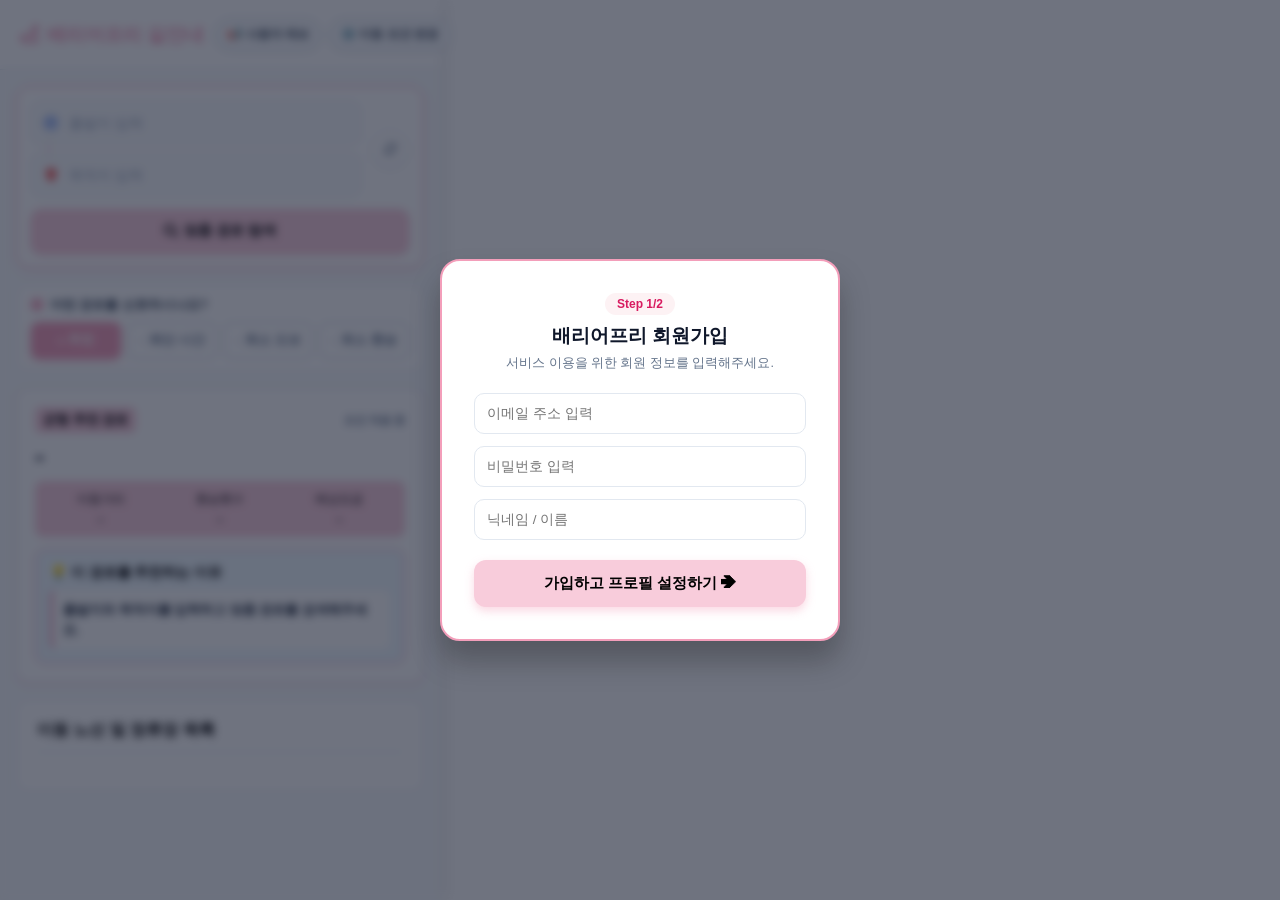
==== commit 47420107: "feat: 사용자 제보 UI 구현 및 상단 헤더 레이아웃 개선" ====
--- a/frontend/index.html
+++ b/frontend/index.html
@@ -3,4478 +3,2088 @@
 
 <head>
   <meta charset="UTF-8">
-
-  <meta
-    name="viewport"
-    content="width=device-width, initial-scale=1.0"
-  >
-
-  <title>
-    배리어프리 길안내 Service
-  </title>
-
-
-  <!-- =========================================================
-       FontAwesome
-  ========================================================== -->
-
-  <link
-    rel="stylesheet"
-    href="https://cdnjs.cloudflare.com/ajax/libs/font-awesome/6.4.0/css/all.min.css"
-  >
-
-
-  <!-- =========================================================
-       Kakao Map SDK
-
-       현재 팀원이 사용하던 키를 그대로 유지했습니다.
-  ========================================================== -->
-
-  <script
-    type="text/javascript"
-    src="https://dapi.kakao.com/v2/maps/sdk.js?appkey=a6e4cc9d6599ccd6f520b7e4932b0a70&libraries=services"
-  ></script>
-
+  <meta name="viewport" content="width=device-width, initial-scale=1.0">
+  <title>배리어프리 길안내 Service</title>
+
+  <!-- 파비콘 404 에러 방지 -->
+  <link rel="icon" href="data:,">
+
+  <!-- FontAwesome 아이콘 라이브러리 -->
+  <link rel="stylesheet" href="https://cdnjs.cloudflare.com/ajax/libs/font-awesome/6.4.0/css/all.min.css">
+
+  <!-- 카카오 지도 SDK -->
+  <script type="text/javascript" src="https://dapi.kakao.com/v2/maps/sdk.js?appkey=a6e4cc9d6599ccd6f520b7e4932b0a70&libraries=services"></script>
 
   <style>
-
     /* =========================================================
-       공통
+       공통 스타일
     ========================================================== */
-
     * {
       box-sizing: border-box;
       margin: 0;
       padding: 0;
-
-      font-family:
-        -apple-system,
-        BlinkMacSystemFont,
-        "Segoe UI",
-        Roboto,
-        sans-serif;
-    }
-
-
-    html,
-    body {
+      font-family: -apple-system, BlinkMacSystemFont, "Segoe UI", Roboto, sans-serif;
+    }
+
+    html, body {
       width: 100%;
       height: 100%;
-
       overflow: hidden;
-    }
-
-
-    body {
       background: #ffffff;
     }
 
-
     .app-container {
       display: flex;
-
       width: 100vw;
       height: 100vh;
     }
 
-
     /* =========================================================
-       좌측 Sidebar
+       좌측 사이드바 & 헤더 확대
     ========================================================== */
-
     .sidebar {
-      width: 420px;
-      min-width: 420px;
+      width: 440px;
+      min-width: 440px;
       height: 100%;
-
       background: #ffffff;
-
       z-index: 10;
-
-      box-shadow:
-        4px 0 15px rgba(
-          0,
-          0,
-          0,
-          0.08
-        );
-
+      box-shadow: 4px 0 15px rgba(0, 0, 0, 0.08);
       display: flex;
       flex-direction: column;
     }
 
-
-    /* =========================================================
-       상단 검색 영역
-    ========================================================== */
-
+    /* 💡 헤더 패딩 및 크기 확대 */
     .sidebar-header {
-      padding: 20px;
-
+      padding: 18px 20px;
       background: #ffffff;
-
-      border-bottom:
-        1px solid #e2e8f0;
-    }
-
-
+      border-bottom: 1px solid #e2e8f0;
+      flex-shrink: 0;
+    }
+
+    .app-title-row {
+      display: flex;
+      justify-content: space-between;
+      align-items: center;
+      gap: 10px;
+    }
+
+    /* 💡 배리어프리 길안내 타이틀 크기 확대 */
     .app-title {
-      font-size: 20px;
+      font-size: 19px;
       font-weight: 800;
-
-      margin-bottom: 16px;
-
       display: flex;
       align-items: center;
       gap: 8px;
-
       color: #f39eba;
-    }
-
-
+      white-space: nowrap;
+      flex-shrink: 0;
+    }
+
+    .header-btn-group {
+      display: flex;
+      gap: 6px;
+      align-items: center;
+    }
+
+    /* 💡 사용자 제보 / 이동 조건 변경 버튼 크기 확대 */
+    .btn-edit-profile {
+      background: #f8fafc;
+      border: 1.5px solid #cbd5e1;
+      color: #334155;
+      font-size: 12px;
+      font-weight: 800;
+      padding: 7px 12px;
+      border-radius: 20px;
+      cursor: pointer;
+      white-space: nowrap;
+      transition: all 0.2s;
+      display: inline-flex;
+      align-items: center;
+      gap: 4px;
+      box-shadow: 0 2px 4px rgba(0,0,0,0.03);
+    }
+
+    .btn-edit-profile:hover {
+      background: #f39eba;
+      color: #ffffff;
+      border-color: #f39eba;
+    }
+
+    .sidebar-scroll-content {
+      flex: 1;
+      overflow-y: auto;
+      display: flex;
+      flex-direction: column;
+      gap: 16px;
+      padding: 16px;
+      background: #f8fafc;
+    }
+
+    /* 입력 필드 및 연관 검색어 드롭다운 스타일 */
     .search-box {
       background: #ffffff;
-
-      border:
-        1.5px solid #f39eba;
-
+      border: 1.5px solid #f39eba;
       border-radius: 14px;
-
       padding: 14px;
-
       display: flex;
       flex-direction: column;
-
       gap: 12px;
-
-      box-shadow:
-        0 4px 12px
-        rgba(
-          243,
-          158,
-          186,
-          0.15
-        );
-    }
-
+      box-shadow: 0 4px 12px rgba(243, 158, 186, 0.15);
+      position: relative;
+      z-index: 50;
+    }
 
     .inputs-wrapper {
       display: flex;
-
       align-items: center;
-
       gap: 10px;
-
       position: relative;
     }
-
 
     .inputs-container {
       flex: 1;
-
       display: flex;
       flex-direction: column;
-
       gap: 8px;
-
       position: relative;
     }
-
 
     .inputs-container::before {
       content: '';
-
       position: absolute;
-
       left: 17px;
       top: 24px;
       bottom: 24px;
-
       width: 1.5px;
-
-      border-left:
-        2px dotted #f39eba;
-
+      border-left: 2px dotted #f39eba;
       z-index: 1;
     }
 
+    .input-wrapper-relative {
+      position: relative;
+      width: 100%;
+    }
 
     .input-group {
       display: flex;
-
       align-items: center;
-
       background: #f8fafc;
-
-      border:
-        1px solid #e2e8f0;
-
+      border: 1px solid #e2e8f0;
       border-radius: 10px;
-
-      padding:
-        0 12px;
-
-      height: 42px;
-
+      padding: 0 12px;
+      height: 44px;
       position: relative;
-
       z-index: 2;
-
-      transition:
-        all 0.2s;
-    }
-
+      transition: all 0.2s;
+    }
 
     .input-group:focus-within {
       border-color: #f39eba;
-
       background: #ffffff;
-
-      box-shadow:
-        0 0 0 3px
-        rgba(
-          243,
-          158,
-          186,
-          0.2
-        );
-    }
-
+      box-shadow: 0 0 0 3px rgba(243, 158, 186, 0.2);
+    }
 
     .input-icon {
       font-size: 14px;
-
       margin-right: 10px;
-
       width: 16px;
-
       text-align: center;
     }
 
-
-    .input-icon.start {
-      color: #2563eb;
-    }
-
-
-    .input-icon.end {
-      color: #ef4444;
-    }
-
+    .input-icon.start { color: #2563eb; }
+    .input-icon.end { color: #ef4444; }
 
     .input-group input {
       border: none;
-
       background: transparent;
-
       outline: none;
-
       width: 100%;
-
       font-size: 14px;
-
       color: #0f172a;
-
       font-weight: 700;
     }
-
 
     .input-group input::placeholder {
       color: #94a3b8;
-
       font-weight: 500;
     }
 
-
-    /* =========================================================
-       출발 / 도착 스왑
-    ========================================================== */
+    /* 💡 연관 검색어 드롭다운 최상위 보장 */
+    .autocomplete-dropdown {
+      display: none;
+      position: absolute;
+      top: 48px;
+      left: 0;
+      right: 0;
+      background: #ffffff;
+      border: 1.5px solid #f39eba;
+      border-radius: 10px;
+      box-shadow: 0 8px 24px rgba(0, 0, 0, 0.18);
+      max-height: 220px;
+      overflow-y: auto;
+      z-index: 99999;
+    }
+
+    .autocomplete-dropdown.show {
+      display: block;
+    }
+
+    .dropdown-item {
+      padding: 10px 14px;
+      font-size: 13px;
+      cursor: pointer;
+      border-bottom: 1px solid #f1f5f9;
+      display: flex;
+      flex-direction: column;
+      gap: 2px;
+      transition: background 0.15s;
+    }
+
+    .dropdown-item:last-child {
+      border-bottom: none;
+    }
+
+    .dropdown-item:hover {
+      background: #fdf2f4;
+    }
+
+    .dropdown-item .place-title {
+      font-weight: 800;
+      color: #0f172a;
+    }
+
+    .dropdown-item .place-address {
+      font-size: 11px;
+      color: #64748b;
+    }
 
     .swap-btn {
-      width: 36px;
-      height: 36px;
-
+      width: 38px;
+      height: 38px;
       border-radius: 50%;
-
-      border:
-        1px solid #e2e8f0;
-
+      border: 1px solid #e2e8f0;
       background: #ffffff;
-
       color: #64748b;
-
       font-size: 13px;
-
       cursor: pointer;
-
-      display: flex;
-
+      display: flex;
       align-items: center;
-
       justify-content: center;
-
-      transition:
-        all 0.2s;
-
-      box-shadow:
-        0 2px 4px
-        rgba(
-          0,
-          0,
-          0,
-          0.05
-        );
-    }
-
+      transition: all 0.2s;
+      box-shadow: 0 2px 4px rgba(0, 0, 0, 0.05);
+    }
 
     .swap-btn:hover {
       background: #f8ccdb;
-
       color: #000000;
-
       border-color: #f39eba;
-
-      transform:
-        rotate(180deg);
-    }
-
-
-    /* =========================================================
-       검색 버튼
-    ========================================================== */
+      transform: rotate(180deg);
+    }
 
     .search-btn {
       width: 100%;
-
-      padding: 12px;
-
+      padding: 13px;
       border: none;
-
       border-radius: 10px;
-
       background: #f8ccdb;
-
       color: #000000;
-
       font-size: 14px;
-
       font-weight: 800;
-
       cursor: pointer;
-
-      box-shadow:
-        0 2px 4px
-        rgba(
-          243,
-          158,
-          186,
-          0.6
-        );
-
-      transition:
-        background 0.2s;
-
-      display: flex;
-
+      box-shadow: 0 2px 4px rgba(243, 158, 186, 0.6);
+      transition: background 0.2s;
+      display: flex;
       align-items: center;
-
       justify-content: center;
-
       gap: 6px;
     }
 
-
-    .search-btn:hover {
-      background: #f39eba;
-    }
-
-
-    .search-btn:disabled {
-      cursor: wait;
-
-      opacity: 0.65;
-    }
-
-
-    /* =========================================================
-       사용자 유형
-    ========================================================== */
+    .search-btn:hover { background: #f39eba; color: #ffffff; }
+    .search-btn:disabled { cursor: wait; opacity: 0.65; }
+
+    /* 경로 선호도 UI */
+    .pref-section {
+      background: #ffffff;
+      border: 1px solid #e2e8f0;
+      border-radius: 12px;
+      padding: 12px 14px;
+    }
+
+    .pref-question {
+      font-size: 12.5px;
+      font-weight: 800;
+      color: #334155;
+      margin-bottom: 8px;
+      display: flex;
+      align-items: center;
+      gap: 6px;
+    }
 
     .type-filter {
       display: flex;
-
-      background: #f1f5f9;
-
-      padding: 6px;
-
       gap: 6px;
-
-      border-bottom:
-        1px solid #e2e8f0;
-    }
-
+    }
 
     .chip {
       flex: 1;
-
       text-align: center;
-
-      padding:
-        10px 0;
-
-      font-size: 14px;
-
+      padding: 9px 0;
+      font-size: 12.5px;
       font-weight: 700;
-
-      color: #475569;
-
+      color: #64748b;
       cursor: pointer;
-
-      border-radius: 6px;
-
-      transition:
-        all 0.2s;
-
+      border-radius: 8px;
+      transition: all 0.2s;
       background: #ffffff;
-
-      border:
-        1px solid #f39eba;
-    }
-
+      border: 1.5px solid #cbd5e1;
+      display: flex;
+      align-items: center;
+      justify-content: center;
+      gap: 4px;
+    }
+
+    .chip:hover {
+      background: #fdf2f4;
+      border-color: #f39eba;
+      color: #0f172a;
+    }
+
+    .chip .radio-dot {
+      font-size: 10px;
+      color: #94a3b8;
+    }
 
     .chip.active {
       background: #f39eba;
-
       color: #ffffff;
-
       border-color: #f39eba;
-
-      box-shadow:
-        0 2px 4px
-        rgba(
-          243,
-          158,
-          186,
-          0.6
-        );
-    }
-
-
-    /* =========================================================
-       경로 상세 영역
-    ========================================================== */
-
-    .route-detail-container {
-      flex: 1;
-
-      overflow-y: auto;
-
-      padding: 16px;
-
-      display: flex;
-      flex-direction: column;
-
-      gap: 16px;
-
-      background: #f8fafc;
-    }
-
-
-    /* =========================================================
-       로딩 / 오류
-    ========================================================== */
+      box-shadow: 0 2px 6px rgba(243, 158, 186, 0.4);
+    }
+
+    .chip.active:hover {
+      background: #e88ea8;
+      border-color: #e88ea8;
+      color: #ffffff;
+    }
+
+    .chip.active .radio-dot {
+      color: #ffffff;
+    }
 
     .status-card {
       display: none;
-
       background: #ffffff;
-
-      border:
-        1px solid #e2e8f0;
-
+      border: 1px solid #e2e8f0;
       border-radius: 12px;
-
       padding: 14px;
-
       font-size: 13px;
-
       color: #475569;
-
       line-height: 1.5;
     }
 
-
-    .status-card.show {
-      display: block;
-    }
-
-
+    .status-card.show { display: block; }
     .status-card.error {
       color: #b91c1c;
-
       background: #fef2f2;
-
       border-color: #fecaca;
     }
-
-
-    /* =========================================================
-       요약 카드
-    ========================================================== */
 
     .route-summary-card {
       background: #ffffff;
-
       border-radius: 12px;
-
       padding: 18px;
-
-      border:
-        1px solid #e2e8f0;
-
-      box-shadow:
-        0 1px 3px
-        rgba(
-          243,
-          158,
-          186,
-          0.6
-        );
-    }
-
+      border: 1px solid #e2e8f0;
+      box-shadow: 0 1px 3px rgba(243, 158, 186, 0.6);
+    }
 
     .route-badge-row {
       display: flex;
-
       justify-content: space-between;
-
       align-items: center;
-
       margin-bottom: 8px;
-
-      position: relative;
-    }
-
+    }
 
     .route-no {
       background: #f8ccdb;
-
       color: #000000;
-
       font-size: 13px;
-
       font-weight: 800;
-
-      padding:
-        4px 8px;
-
+      padding: 4px 8px;
       border-radius: 6px;
     }
 
-
-    /* =========================================================
-       상세 조건 Tooltip
-    ========================================================== */
-
-    .info-icon-container {
-      position: relative;
-
-      display: inline-block;
-    }
-
-
-    .info-icon-btn {
-      background: #e2e8f0;
-
-      color: #334155;
-
-      font-size: 12px;
-
-      font-weight: 800;
-
-      padding:
-        4px 10px;
-
-      border-radius: 20px;
-
-      cursor: pointer;
-
-      display: flex;
-
-      align-items: center;
-
-      gap: 4px;
-
-      transition:
-        all 0.2s;
-
-      border:
-        1px solid #cbd5e1;
-    }
-
-
-    .info-icon-btn:hover {
-      background: #f39eba;
-
-      color: #ffffff;
-
-      border-color: #f39eba;
-    }
-
-
-    .info-tooltip {
-      visibility: hidden;
-
-      opacity: 0;
-
-      width: 300px;
-
-      background-color: #ffffff;
-
-      color: #0f172a;
-
-      text-align: left;
-
-      border-radius: 10px;
-
-      padding: 14px;
-
-      position: absolute;
-
-      z-index: 100;
-
-      top: 120%;
-
-      right: 0;
-
-      box-shadow:
-        0 4px 20px
-        rgba(
-          0,
-          0,
-          0,
-          0.15
-        );
-
-      border:
-        1.5px solid #f39eba;
-
-      transition:
-        opacity 0.2s ease-in-out,
-        visibility 0.2s ease-in-out;
-    }
-
-
-    .info-tooltip::after {
-      content: "";
-
-      position: absolute;
-
-      bottom: 100%;
-
-      right: 15px;
-
-      border-width: 6px;
-
-      border-style: solid;
-
-      border-color:
-        transparent
-        transparent
-        #f39eba
-        transparent;
-    }
-
-
-    .info-icon-container:hover
-    .info-tooltip,
-
-    .info-tooltip.active {
-      visibility: visible;
-
-      opacity: 1;
-    }
-
-
-    .tooltip-title {
-      font-size: 13px;
-
-      font-weight: 800;
-
-      color: #0f172a;
-
-      margin-bottom: 8px;
-
-      padding-bottom: 4px;
-
-      border-bottom:
-        1px solid #e2e8f0;
-    }
-
-
-    .reason-item {
-      font-size: 12px;
-
-      color: #334155;
-
-      margin-bottom: 6px;
-
-      line-height: 1.4;
-    }
-
-
-    .reason-item:last-child {
-      margin-bottom: 0;
-    }
-
-
-    /* =========================================================
-       요약
-    ========================================================== */
+    .applied-cond-text {
+      font-size: 11px;
+      color: #64748b;
+      font-weight: 600;
+    }
 
     .main-time {
       font-size: 28px;
-
       font-weight: 900;
-
       color: #0f172a;
-
       margin-bottom: 8px;
     }
-
 
     .sub-info-grid {
       display: grid;
-
-      grid-template-columns:
-        repeat(
-          3,
-          1fr
-        );
-
+      grid-template-columns: repeat(3, 1fr);
       gap: 8px;
-
       background: #f8ccdb;
-
       padding: 10px;
-
       border-radius: 8px;
-
       margin-bottom: 12px;
-
       text-align: center;
     }
 
-
-    .sub-info-item {
-      font-size: 12px;
-
-      color: #000000;
-    }
-
-
+    .sub-info-item { font-size: 12px; color: #000000; }
     .sub-info-item strong {
       display: block;
-
       font-size: 15px;
-
       color: #000000;
-
       margin-top: 2px;
     }
-
-
-    /* =========================================================
-       추천 이유
-    ========================================================== */
 
     .reason-box {
       background: #f0f9ff;
-
-      border:
-        1.5px solid #f39eba;
-
+      border: 1.5px solid #f39eba;
       border-radius: 10px;
-
       padding: 14px;
     }
-
 
     .reason-title {
       font-size: 13.5px;
-
       font-weight: 800;
-
       color: #000000;
-
       margin-bottom: 8px;
     }
-
 
     .ai-reason-text {
       font-size: 13px;
-
       color: #1e293b;
-
       line-height: 1.5;
-
       font-weight: 600;
-
       background: #ffffff;
-
       padding: 10px;
-
       border-radius: 6px;
-
-      border-left:
-        3px solid #f39eba;
-    }
-
-
-    /* =========================================================
-       이동 경로 Timeline
-    ========================================================== */
-
+      border-left: 3px solid #f39eba;
+    }
+
+    /* Timeline */
     .timeline-card {
       background: #ffffff;
-
       border-radius: 12px;
-
       padding: 20px;
-
-      border:
-        1px solid #e2e8f0;
-    }
-
+      border: 1px solid #e2e8f0;
+    }
 
     .timeline-title {
       font-size: 16px;
-
       font-weight: 800;
-
       color: #000000;
-
       margin-bottom: 18px;
-
       padding-bottom: 10px;
-
-      border-bottom:
-        2px solid #f1f5f9;
-    }
-
-
-    .timeline {
-      position: relative;
-
-      padding-left: 36px;
-    }
-
-
-    .timeline-item {
-      position: relative;
-
-      padding-bottom: 24px;
-    }
-
-
-    .timeline-item:last-child {
-      padding-bottom: 0;
-    }
-
+      border-bottom: 2px solid #f1f5f9;
+    }
+
+    .timeline { position: relative; padding-left: 36px; }
+    .timeline-item { position: relative; padding-bottom: 24px; }
+    .timeline-item:last-child { padding-bottom: 0; }
 
     .timeline-item::before {
       content: '';
-
       position: absolute;
-
       left: -19px;
-
       top: 24px;
-
       bottom: -10px;
-
       width: 3px;
-
       background: #f8ccdb;
     }
 
-
-    .timeline-item:last-child::before {
-      display: none;
-    }
-
+    .timeline-item:last-child::before { display: none; }
 
     .timeline-dot {
       position: absolute;
-
       left: -35px;
-
       top: 2px;
-
       width: 34px;
-
       height: 34px;
-
       border-radius: 50%;
-
-      display: flex;
-
+      display: flex;
       align-items: center;
-
       justify-content: center;
-
       font-size: 15px;
-
-      border:
-        2px solid #ffffff;
-
-      box-shadow:
-        0 2px 5px
-        rgba(
-          0,
-          0,
-          0,
-          0.15
-        );
-    }
-
-
-    .timeline-dot.walk {
-      background: #e0f2fe;
-      color: #0369a1;
-    }
-
-
-    .timeline-dot.bus {
-      background: #dcfce7;
-      color: #15803d;
-    }
-
-
-    .timeline-dot.subway {
-      background: #fce7f3;
-      color: #be185d;
-    }
-
-
-    .timeline-dot.transfer {
-      background: #fef9c3;
-      color: #a16207;
-    }
-
-
-    .timeline-dot.end {
-      background: #fee2e2;
-      color: #b91c1c;
-    }
-
-
-    .step-header {
-      display: flex;
-
+      border: 2px solid #ffffff;
+      box-shadow: 0 2px 5px rgba(0, 0, 0, 0.15);
+    }
+
+    .timeline-dot.walk { background: #e0f2fe; color: #0369a1; }
+    .timeline-dot.bus { background: #dcfce7; color: #15803d; }
+    .timeline-dot.subway { background: #fce7f3; color: #be185d; }
+    .timeline-dot.transfer { background: #fef9c3; color: #a16207; }
+    .timeline-dot.end { background: #fee2e2; color: #b91c1c; }
+
+    .step-header { display: flex; flex-direction: column; gap: 2px; margin-bottom: 6px; }
+    .step-title { font-size: 15px; font-weight: 800; color: #0f172a; }
+    .step-sub-path { font-size: 13px; font-weight: 500; color: #64748b; margin-top: 1px; }
+    .step-desc { font-size: 13.5px; color: #64748b; font-weight: 500; line-height: 1.4; }
+
+    /* 승하차 정류장 카드 */
+    .kakao-route-card {
+      margin-top: 10px;
+      background: #f8fafc;
+      border: 1px solid #e2e8f0;
+      border-radius: 10px;
+      padding: 12px 14px;
+    }
+
+    .route-vehicle-badge {
+      display: inline-flex;
       align-items: center;
-
+      gap: 6px;
+      padding: 4px 10px;
+      border-radius: 6px;
+      font-size: 13px;
+      font-weight: 800;
+      margin-bottom: 10px;
+    }
+
+    .route-vehicle-badge.bus { background: #33A852; color: #ffffff; }
+    .route-vehicle-badge.subway { background: #EAE12F; color: #000000; }
+
+    .route-station-flow {
+      display: flex;
+      flex-direction: column;
+      gap: 6px;
+      font-size: 13.5px;
+    }
+
+    .station-node {
+      display: flex;
+      align-items: center;
       gap: 8px;
-
-      margin-bottom: 6px;
-    }
-
-
-    .step-title {
-      font-size: 15px;
-
+    }
+
+    .station-node .label-tag {
+      font-size: 11px;
       font-weight: 800;
-
+      padding: 2px 6px;
+      border-radius: 4px;
+    }
+
+    .station-node.board .label-tag { background: #dbeafe; color: #1d4ed8; }
+    .station-node.alight .label-tag { background: #fef3c7; color: #b45309; }
+
+    .station-node .station-name {
+      font-weight: 800;
       color: #0f172a;
     }
 
-
-    .bus-type-badge {
+    /* 토글 경유 정류장 스타일 */
+    .station-toggle-wrapper {
+      margin-top: 8px;
+    }
+
+    .btn-toggle-stations {
+      background: #fdf2f4;
+      border: 1px solid #f8ccdb;
+      border-radius: 6px;
+      padding: 6px 10px;
       font-size: 12px;
-
       font-weight: 700;
-
-      padding:
-        2px 8px;
-
-      border-radius: 4px;
-    }
-
-
-    .bus-type-badge.low-floor {
-      background: #dcfce7;
-
-      color: #15803d;
-
-      border:
-        1px solid #86efac;
-    }
-
-
-    .bus-type-badge.normal {
-      background: #fee2e2;
-
-      color: #b91c1c;
-
-      border:
-        1px solid #fca5a5;
-    }
-
-
-    .step-desc {
-      font-size: 14px;
-
-      color: #475569;
-
-      margin-top: 2px;
-
-      font-weight: 500;
-
-      line-height: 1.5;
-    }
-
+      color: #0f172a;
+      cursor: pointer;
+      display: inline-flex;
+      align-items: center;
+      gap: 6px;
+      transition: all 0.2s;
+    }
+
+    .btn-toggle-stations:hover {
+      background: #f39eba;
+      color: #ffffff;
+      border-color: #f39eba;
+    }
 
     .station-list {
-      margin-top: 10px;
-
-      background: #f8fafc;
-
-      border:
-        1px solid #e2e8f0;
-
+      display: none;
+      margin-top: 8px;
+      background: #fdf2f4;
+      border: 1px solid #f8ccdb;
       border-radius: 8px;
-
       padding: 12px;
-
-      font-size: 14px;
-
-      color: #000000;
-
-      line-height: 1.7;
-    }
-
-
-    .station-title {
-      font-weight: 800;
-
-      color: #475569;
-
-      font-size: 12px;
-
-      margin-bottom: 6px;
-    }
-
-
-
-    /* =========================================================
-       역사 내부 접근성 이동 안내
-    ========================================================== */
-
-    .timeline-dot.accessibility {
-      background: #ede9fe;
-      color: #6d28d9;
-    }
-
-    .accessibility-guide {
+      font-size: 13.5px;
+      color: #1e293b;
+    }
+
+    .station-list.show { display: block; }
+    .station-title { font-weight: 800; color: #0f172a; font-size: 12px; margin-bottom: 10px; }
+
+    .vertical-station-container {
+      display: flex;
+      flex-direction: column;
+      gap: 2px;
+      padding-left: 4px;
+    }
+
+    .vertical-station-item {
+      font-size: 13px;
+      font-weight: 700;
+      color: #1e293b;
+      display: flex;
+      align-items: center;
+      gap: 8px;
+    }
+
+    .vertical-station-item i { font-size: 10px; color: #f39eba; }
+    .vertical-station-line { font-size: 11px; color: #f8ccdb; padding-left: 3px; line-height: 1; margin: 2px 0; font-weight: bold; }
+
+    .timeline-dot.accessibility { background: #ede9fe; color: #6d28d9; }
+    
+    .accessibility-guide { 
+      margin-top: 10px; 
+      padding: 14px; 
+      background: #faf5ff; 
+      border: 1px solid #ddd6fe; 
+      border-radius: 10px; 
+    }
+    
+    .accessibility-guide-title { font-size: 12px; font-weight: 800; color: #6d28d9; margin-bottom: 8px; }
+    .facility-step { padding: 8px 0; border-bottom: 1px dashed #ddd6fe; font-size: 13px; line-height: 1.55; color: #334155; }
+    .facility-step:last-child { border-bottom: none; padding-bottom: 0; }
+    .facility-step:first-child { padding-top: 0; }
+    .facility-name { font-weight: 800; color: #0f172a; }
+    .facility-location { margin-top: 3px; color: #475569; }
+    .facility-status { display: inline-block; margin-top: 5px; padding: 2px 7px; border-radius: 999px; font-size: 11px; font-weight: 800; background: #dcfce7; color: #15803d; }
+    .facility-status.unknown { background: #fef3c7; color: #92400e; }
+    .facility-status.unavailable { background: #fee2e2; color: #b91c1c; }
+    .internal-path-warning { margin-top: 8px; padding: 8px 10px; border-radius: 7px; background: #fff7ed; color: #9a3412; font-size: 12px; font-weight: 700; line-height: 1.5; }
+
+    /* 실시간 저상버스 안내 전용 UI */
+    .bus-accessibility-guide {
       margin-top: 10px;
       padding: 12px;
-      background: #faf5ff;
-      border: 1px solid #ddd6fe;
-      border-radius: 9px;
-    }
-
-    .accessibility-guide-title {
-      font-size: 12px;
-      font-weight: 800;
-      color: #6d28d9;
-      margin-bottom: 8px;
-    }
-
-    .facility-step {
-      padding: 8px 0;
-      border-bottom: 1px dashed #ddd6fe;
-      font-size: 13px;
-      line-height: 1.55;
-      color: #334155;
-    }
-
-    .facility-step:last-child {
-      border-bottom: none;
-      padding-bottom: 0;
-    }
-
-    .facility-step:first-child {
-      padding-top: 0;
-    }
-
-    .facility-name {
-      font-weight: 800;
-      color: #0f172a;
-    }
-
-    .facility-location {
-      margin-top: 3px;
-      color: #475569;
-    }
-
-    .facility-status {
-      display: inline-block;
-      margin-top: 5px;
-      padding: 2px 7px;
-      border-radius: 999px;
-      font-size: 11px;
-      font-weight: 800;
-      background: #dcfce7;
-      color: #15803d;
-    }
-
-    .facility-status.unknown {
-      background: #fef3c7;
-      color: #92400e;
-    }
-
-    .facility-status.unavailable {
-      background: #fee2e2;
-      color: #b91c1c;
-    }
-
-    .internal-path-warning {
-      margin-top: 8px;
-      padding: 8px 10px;
-      border-radius: 7px;
-      background: #fff7ed;
-      color: #9a3412;
-      font-size: 12px;
-      font-weight: 700;
-      line-height: 1.5;
-    }
-
-    /* =========================================================
-       지도
-    ========================================================== */
-
-    #map {
-      flex: 1;
-
-      height: 100%;
-    }
-
-
-    /* =========================================================
-       작은 화면 대응
-    ========================================================== */
-
-    @media (
-      max-width: 900px
-    ) {
-
-      .sidebar {
-        width: 380px;
-        min-width: 380px;
-      }
-
-    }
-
+      background: #f0fdf4;
+      border: 1.5px solid #86efac;
+      border-radius: 10px;
+    }
+
+    .bus-accessibility-title { font-size: 12px; font-weight: 800; color: #15803d; margin-bottom: 8px; }
+    .bus-accessibility-row { font-size: 13px; color: #1e293b; line-height: 1.55; }
+    .bus-accessibility-row strong { color: #0f172a; font-weight: 800; }
+    .bus-accessibility-status { display: inline-block; margin-top: 6px; padding: 3px 9px; border-radius: 999px; font-size: 11.5px; font-weight: 800; background: #dcfce7; color: #15803d; }
+    .bus-accessibility-status.unknown { background: #fef3c7; color: #92400e; }
+    .bus-accessibility-status.unavailable { background: #fee2e2; color: #b91c1c; }
+
+    .walking-access-warning {
+      margin-top: 6px; padding: 6px 8px; border-radius: 7px;
+      background: #fff7ed; color: #9a3412; font-size: 11.5px;
+      font-weight: 700; line-height: 1.45;
+    }
+
+    /* 슬림 물방울 위치 핀 마커 디자인 */
+    .kakao-pin-container {
+      position: relative;
+      display: flex;
+      flex-direction: column;
+      align-items: center;
+      cursor: pointer;
+      transform: translateY(-50%);
+    }
+
+    .kakao-pin-badge {
+      padding: 3px 8px;
+      border-radius: 12px;
+      color: #ffffff;
+      font-size: 11.5px;
+      font-weight: 900;
+      box-shadow: 0 2px 8px rgba(0, 0, 0, 0.2);
+      white-space: nowrap;
+      margin-bottom: 3px;
+    }
+
+    .kakao-pin-container.start .kakao-pin-badge { background: #2563eb; }
+    .kakao-pin-container.end .kakao-pin-badge { background: #ef4444; }
+
+    .kakao-pin-drop {
+      width: 22px;
+      height: 28px;
+      border-radius: 50% 50% 50% 50% / 40% 40% 60% 60%;
+      position: relative;
+      display: flex;
+      align-items: center;
+      justify-content: center;
+      box-shadow: 0 3px 8px rgba(0, 0, 0, 0.3);
+    }
+
+    .kakao-pin-container.start .kakao-pin-drop { background: #2563eb; border: 2px solid #ffffff; }
+    .kakao-pin-container.end .kakao-pin-drop { background: #ef4444; border: 2px solid #ffffff; }
+
+    .kakao-pin-drop::after {
+      content: '';
+      width: 8px;
+      height: 8px;
+      background: #ffffff;
+      border-radius: 50%;
+    }
+
+    .kakao-pin-drop-tail {
+      width: 0;
+      height: 0;
+      border-left: 4px solid transparent;
+      border-right: 4px solid transparent;
+      margin-top: -2px;
+    }
+
+    .kakao-pin-container.start .kakao-pin-drop-tail { border-top: 6px solid #2563eb; }
+    .kakao-pin-container.end .kakao-pin-drop-tail { border-top: 6px solid #ef4444; }
+
+    #map { flex: 1; height: 100%; }
+
+    /* 모달 */
+    .modal-overlay {
+      display: flex;
+      position: fixed;
+      top: 0;
+      left: 0;
+      width: 100vw;
+      height: 100vh;
+      background: rgba(15, 23, 42, 0.6);
+      backdrop-filter: blur(4px);
+      z-index: 999999;
+      justify-content: center;
+      align-items: center;
+    }
+
+    .modal-card {
+      background: #ffffff;
+      padding: 32px;
+      border-radius: 20px;
+      width: 400px;
+      box-shadow: 0 20px 30px rgba(0, 0, 0, 0.25);
+      border: 2px solid #f39eba;
+      animation: modalFadeIn 0.3s ease-out;
+    }
+
+    @keyframes modalFadeIn {
+      from { opacity: 0; transform: translateY(-10px); }
+      to { opacity: 1; transform: translateY(0); }
+    }
+
+    .modal-header { text-align: center; margin-bottom: 20px; }
+    .modal-badge { display: inline-block; background: #fdf2f4; color: #d81b60; font-size: 12px; font-weight: 800; padding: 4px 12px; border-radius: 20px; margin-bottom: 8px; }
+    .modal-title { font-size: 19px; font-weight: 800; color: #0f172a; margin-bottom: 6px; }
+    .modal-desc { font-size: 12.5px; color: #64748b; line-height: 1.4; }
+    .form-group { display: flex; flex-direction: column; gap: 12px; margin-bottom: 20px; }
+    .form-input { width: 100%; padding: 12px; border: 1.5px solid #e2e8f0; border-radius: 10px; font-size: 13.5px; outline: none; transition: all 0.2s; }
+    .form-input:focus { border-color: #f39eba; box-shadow: 0 0 0 3px rgba(243, 158, 186, 0.2); }
+    .btn-action { width: 100%; padding: 14px; background: #f8ccdb; color: #000000; border: none; border-radius: 12px; font-weight: 800; font-size: 15px; cursor: pointer; box-shadow: 0 4px 10px rgba(243, 158, 186, 0.4); transition: all 0.2s; }
+    .btn-action:hover { background: #f39eba; color: #ffffff; }
+    .checkbox-group { display: flex; flex-direction: column; gap: 10px; margin-bottom: 24px; }
+    .checkbox-label { font-size: 14px; font-weight: 700; color: #334155; display: flex; align-items: center; gap: 12px; cursor: pointer; padding: 12px 14px; border-radius: 10px; background: #f8fafc; border: 1.5px solid #e2e8f0; transition: all 0.2s; }
+    .checkbox-label:hover { background: #fdf2f4; border-color: #f39eba; }
+    .checkbox-label input { accent-color: #f39eba; width: 18px; height: 18px; cursor: pointer; }
+
+    @media (max-width: 900px) {
+      .sidebar { width: 380px; min-width: 380px; }
+      .modal-card { width: 90%; padding: 24px; }
+    }
   </style>
-
 </head>
 
-
 <body>
-
   <div class="app-container">
 
-
-    <!-- =======================================================
-         Sidebar
-    ======================================================== -->
-
+    <!-- 좌측 사이드바 -->
     <div class="sidebar">
 
-
-      <!-- =====================================================
-           검색
-      ====================================================== -->
-
       <div class="sidebar-header">
-
-        <div class="app-title">
-
-          <i
-            class="fa-solid fa-route"
-          ></i>
-
-          배리어프리 길안내
-
+        <div class="app-title-row">
+          <div class="app-title">
+            <i class="fa-solid fa-route"></i>
+            배리어프리 길안내
+          </div>
+
+          <!-- 💡 상단 버튼 영역 시원하게 확장 -->
+          <div class="header-btn-group">
+            <button class="btn-edit-profile" onclick="openReportModal()" title="보행 불편 요소 제보하기">
+              📢 사용자 제보
+            </button>
+            <button class="btn-edit-profile" onclick="openProfileModal()">
+              ⚙️ 이동 조건 변경
+            </button>
+          </div>
         </div>
-
+      </div>
+
+      <!-- 통합 스크롤 영역 -->
+      <div class="sidebar-scroll-content">
 
         <div class="search-box">
-
-
           <div class="inputs-wrapper">
-
-
             <div class="inputs-container">
-
-
-              <!-- 출발 -->
-
-              <div class="input-group">
-
-                <i
-                  class="
-                    fa-regular
-                    fa-circle-dot
-                    input-icon
-                    start
-                  "
-                ></i>
-
-                <input
-                  type="text"
-                  id="start-input"
-                  value="판교역"
-                  placeholder="출발지 검색"
-                >
-
+              <!-- 출발지 입력창 및 연관 검색어 드롭다운 -->
+              <div class="input-wrapper-relative">
+                <div class="input-group">
+                  <i class="fa-regular fa-circle-dot input-icon start"></i>
+                  <input type="text" id="start-input" value="" placeholder="출발지 입력" autocomplete="off">
+                </div>
+                <div id="start-dropdown" class="autocomplete-dropdown"></div>
               </div>
 
-
-              <!-- 도착 -->
-
-              <div class="input-group">
-
-                <i
-                  class="
-                    fa-solid
-                    fa-location-dot
-                    input-icon
-                    end
-                  "
-                ></i>
-
-                <input
-                  type="text"
-                  id="end-input"
-                  value="수내역"
-                  placeholder="도착지 검색"
-                >
-
+              <!-- 목적지 입력창 및 연관 검색어 드롭다운 -->
+              <div class="input-wrapper-relative">
+                <div class="input-group">
+                  <i class="fa-solid fa-location-dot input-icon end"></i>
+                  <input type="text" id="end-input" value="" placeholder="목적지 입력" autocomplete="off">
+                </div>
+                <div id="end-dropdown" class="autocomplete-dropdown"></div>
               </div>
-
-
             </div>
 
-
-            <!-- 출발/도착 교환 -->
-
-            <button
-              class="swap-btn"
-              onclick="swapStartEnd()"
-              title="출발지/도착지 바꾸기"
-            >
-
-              <i
-                class="
-                  fa-solid
-                  fa-arrows-rotate
-                "
-              ></i>
-
+            <button class="swap-btn" onclick="swapStartEnd()" title="출발지/도착지 바꾸기">
+              <i class="fa-solid fa-arrows-rotate"></i>
             </button>
-
-
           </div>
 
-
-          <!-- 검색 -->
-
-          <button
-            class="search-btn"
-            id="search-button"
-            onclick="searchRoute()"
-          >
-
-            <i
-              class="
-                fa-solid
-                fa-magnifying-glass
-              "
-            ></i>
-
-            <span id="search-button-text">
-              맞춤 경로 탐색
+          <button class="search-btn" id="search-button" onclick="searchRoute()">
+            <i class="fa-solid fa-magnifying-glass"></i>
+            <span id="search-button-text">맞춤 경로 탐색</span>
+          </button>
+        </div>
+
+        <div class="pref-section">
+          <div class="pref-question">
+            <i class="fa-solid fa-circle-question" style="color: #f39eba;"></i>
+            어떤 경로를 선호하시나요?
+          </div>
+
+          <div class="type-filter">
+            <div class="chip active" data-pref="balanced" onclick="selectPreference('balanced', this)">
+              <span class="radio-dot">●</span> 추천
+            </div>
+            <div class="chip" data-pref="time" onclick="selectPreference('time', this)">
+              <span class="radio-dot">○</span> 최단 시간
+            </div>
+            <div class="chip" data-pref="walk" onclick="selectPreference('walk', this)">
+              <span class="radio-dot">○</span> 최소 도보
+            </div>
+            <div class="chip" data-pref="transfer" onclick="selectPreference('transfer', this)">
+              <span class="radio-dot">○</span> 최소 환승
+            </div>
+          </div>
+        </div>
+
+        <div id="status-card" class="status-card"></div>
+
+        <div class="route-summary-card" id="route-summary-card">
+          <div class="route-badge-row">
+            <span class="route-no" id="route-no">
+              균형 추천 경로
             </span>
-
-          </button>
-
-
-        </div>
-
-      </div>
-
-
-      <!-- =====================================================
-           사용자 유형
-      ====================================================== -->
-
-      <div class="type-filter">
-
-        <div
-          class="chip active"
-          onclick="selectType('휠체어')"
-        >
-          휠체어
-        </div>
-
-        <div
-          class="chip"
-          onclick="selectType('노약자')"
-        >
-          노약자
-        </div>
-
-        <div
-          class="chip"
-          onclick="selectType('유모차')"
-        >
-          유모차
-        </div>
-
-      </div>
-
-
-      <!-- =====================================================
-           결과
-      ====================================================== -->
-
-      <div class="route-detail-container">
-
-
-        <!-- 상태 메시지 -->
-
-        <div
-          id="status-card"
-          class="status-card"
-        ></div>
-
-
-        <!-- ===================================================
-             요약 카드
-        ==================================================== -->
-
-        <div
-          class="route-summary-card"
-          id="route-summary-card"
-        >
-
-
-          <div class="route-badge-row">
-
-            <span
-              class="route-no"
-              id="route-no"
-            >
-              맞춤 추천 경로
+            <span class="applied-cond-text" id="applied-cond-summary">
+              조건 적용 중
             </span>
-
-
-            <div class="info-icon-container">
-
-
-              <button
-                class="info-icon-btn"
-                onclick="toggleTooltip(event)"
-              >
-
-                <i
-                  class="
-                    fa-solid
-                    fa-circle-info
-                  "
-                ></i>
-
-                경로 상세 조건
-
-              </button>
-
-
-              <div
-                class="info-tooltip"
-                id="info-tooltip"
-              >
-
-                <div class="tooltip-title">
-                  📋 확인된 접근성 정보
-                </div>
-
-                <div
-                  id="reason-list"
-                >
-                </div>
-
-              </div>
-
-
+          </div>
+
+          <div class="main-time" id="route-time">-</div>
+
+          <div class="sub-info-grid">
+            <div class="sub-info-item">
+              이동거리
+              <strong id="route-dist">-</strong>
             </div>
-
+            <div class="sub-info-item">
+              환승횟수
+              <strong id="route-trans">-</strong>
+            </div>
+            <div class="sub-info-item">
+              예상요금
+              <strong id="route-fare">-</strong>
+            </div>
           </div>
 
-
-          <div
-            class="main-time"
-            id="route-time"
-          >
-            -
-          </div>
-
-
-          <div class="sub-info-grid">
-
-            <div class="sub-info-item">
-
-              이동거리
-
-              <strong id="route-dist">
-                -
-              </strong>
-
-            </div>
-
-
-            <div class="sub-info-item">
-
-              환승횟수
-
-              <strong id="route-trans">
-                -
-              </strong>
-
-            </div>
-
-
-            <div class="sub-info-item">
-
-              예상요금
-
-              <strong id="route-fare">
-                -
-              </strong>
-
-            </div>
-
-          </div>
-
-
           <div class="reason-box">
-
             <div class="reason-title">
               💡 이 경로를 추천하는 이유
             </div>
-
-            <div
-              id="ai-reason"
-              class="ai-reason-text"
-            >
-              출발지와 목적지를 입력하고
-              맞춤 경로를 검색해주세요.
+            <div id="ai-reason" class="ai-reason-text">
+              출발지와 목적지를 입력하고 맞춤 경로를 검색해주세요.
             </div>
-
           </div>
-
-
         </div>
 
-
-        <!-- ===================================================
-             Timeline
-        ==================================================== -->
-
         <div class="timeline-card">
-
           <div class="timeline-title">
             이동 노선 및 정류장 목록
           </div>
-
-          <div
-            class="timeline"
-            id="timeline-list"
-          >
-          </div>
-
+          <div class="timeline" id="timeline-list"></div>
         </div>
 
-
       </div>
-
     </div>
 
-
-    <!-- =======================================================
-         Kakao 지도
-    ======================================================== -->
-
+    <!-- Kakao 지도 -->
     <div id="map"></div>
-
-
   </div>
 
+  <!-- 1단계 모달 -->
+  <div class="modal-overlay" id="signup-modal">
+    <div class="modal-card">
+      <div class="modal-header">
+        <span class="modal-badge">Step 1/2</span>
+        <div class="modal-title">배리어프리 회원가입</div>
+        <div class="modal-desc">서비스 이용을 위한 회원 정보를 입력해주세요.</div>
+      </div>
+
+      <div class="form-group">
+        <input type="email" id="signup-email" class="form-input" placeholder="이메일 주소 입력">
+        <input type="password" id="signup-password" class="form-input" placeholder="비밀번호 입력">
+        <input type="text" id="signup-name" class="form-input" placeholder="닉네임 / 이름">
+      </div>
+
+      <button class="btn-action" onclick="goToStep2()">가입하고 프로필 설정하기 ➔</button>
+    </div>
+  </div>
+
+  <!-- 2단계 모달 -->
+  <div class="modal-overlay" id="profile-modal" style="display: none;">
+    <div class="modal-card">
+      <div class="modal-header">
+        <span class="modal-badge">Step 2/2</span>
+        <div class="modal-title">이동에 필요한 조건 선택</div>
+        <div class="modal-desc">개별 이동 제약 조건을 선택하시면 맞춤형 경로를 추천해 드립니다.</div>
+      </div>
+
+      <div class="checkbox-group">
+        <label class="checkbox-label">
+          <input type="checkbox" id="cond-stairs" value="no_stairs" checked>
+          <span> 계단 이용 어려움</span>
+        </label>
+        <label class="checkbox-label">
+          <input type="checkbox" id="cond-elevator" value="elevator_required" checked>
+          <span> 엘리베이터 필수</span>
+        </label>
+        <label class="checkbox-label">
+          <input type="checkbox" id="cond-escalator" value="no_escalator">
+          <span> 에스컬레이터 이용 어려움</span>
+        </label>
+        <label class="checkbox-label">
+          <input type="checkbox" id="cond-slope" value="avoid_steep_slope">
+          <span> 급경사 피하기</span>
+        </label>
+        <label class="checkbox-label">
+          <input type="checkbox" id="cond-low-floor-bus" value="require_low_floor_bus">
+          <span> 저상버스 필요</span>
+        </label>
+      </div>
+
+      <button class="btn-action" onclick="completeOnboarding()">설정 완료하고 길찾기 시작</button>
+    </div>
+  </div>
+
+  <!-- 사용자 제보 모달 UI -->
+  <div class="modal-overlay" id="report-modal" style="display: none;">
+    <div class="modal-card">
+      <div class="modal-header">
+        <span class="modal-badge">Barrier-Free Report</span>
+        <div class="modal-title">보행 불편 요소 제보하기</div>
+        <div class="modal-desc">정확한 위치와 내용을 제보해 주시면 길안내에 즉시 반영됩니다.</div>
+      </div>
+
+      <div class="form-group">
+        <input type="text" id="report-title" class="form-input" placeholder="장소명 / 위치 (예: 판교역 1번 출구)">
+        <select id="report-type" class="form-input" style="background:#ffffff; color:#0f172a; font-weight:700;">
+          <option value="STAIRS">계단 / 경사로 불편</option>
+          <option value="ELEVATOR_OUT">엘리베이터 고장 / 공사</option>
+          <option value="ROAD_BLOCK">보도블록 공사 / 도로 통제</option>
+          <option value="OTHER">기타 불편 제보</option>
+        </select>
+        <textarea id="report-content" class="form-input" style="height:90px; resize:none;" placeholder="상세 제보 내용을 입력해 주세요."></textarea>
+      </div>
+
+      <div style="display:flex; gap:8px;">
+        <button class="btn-action" style="background:#e2e8f0; color:#475569;" onclick="closeReportModal()">취소</button>
+        <button class="btn-action" onclick="submitReport()">제보 제출하기</button>
+      </div>
+    </div>
+  </div>
+
 
   <script>
-
-
     /* =========================================================
-       1. 설정
+       1. 설정 및 변수
     ========================================================== */
-
-    const API_BASE_URL =
-      'http://127.0.0.1:8000';
-
+    const API_BASE_URL = 'http://127.0.0.1:8000';
 
     let map = null;
+    let ps = null;
 
     let startPoint = null;
     let endPoint = null;
 
-    let startMarker = null;
-    let endMarker = null;
-
+    let startOverlay = null;
+    let endOverlay = null;
     let currentPolylines = [];
 
-    let currentSelectedType =
-      '휠체어';
-
-    let latestRouteResponse =
-      null;
+    let currentPreference = 'balanced';
+    let currentPreferenceName = '균형 추천';
+    let latestRouteResponse = null;
 
 
     /* =========================================================
-       2. 초기화
+       2. 초기화 및 지도
     ========================================================== */
-
-    window.addEventListener(
-      'DOMContentLoaded',
-      function () {
-
-        if (
-          window.kakao
-          &&
-          window.kakao.maps
-        ) {
-
-          initMap();
-
-        } else {
-
-          alert(
-            '카카오 지도 SDK 로드에 실패했습니다. ' +
-            'Kakao JavaScript 키와 도메인 설정을 확인해주세요.'
-          );
-
+    window.addEventListener('DOMContentLoaded', function () {
+      if (window.kakao && window.kakao.maps) {
+        initMap();
+        initAutocomplete();
+      } else {
+        alert('카카오 지도 SDK 로드에 실패했습니다. Kakao JavaScript 키를 확인해주세요.');
+      }
+    });
+
+    function initMap() {
+      const container = document.getElementById('map');
+      const options = {
+        center: new kakao.maps.LatLng(37.386, 127.12),
+        level: 5
+      };
+      map = new kakao.maps.Map(container, options);
+
+      if (kakao.maps.services) {
+        ps = new kakao.maps.services.Places();
+      }
+    }
+
+
+    /* =========================================================
+       3. 연관 검색어 드롭다운 로직 (강화된 카카오 검색 처리)
+    ========================================================== */
+    function initAutocomplete() {
+      const startInput = document.getElementById('start-input');
+      const endInput = document.getElementById('end-input');
+      const startDropdown = document.getElementById('start-dropdown');
+      const endDropdown = document.getElementById('end-dropdown');
+
+      setupAutocompleteInput(startInput, startDropdown);
+      setupAutocompleteInput(endInput, endDropdown);
+
+      document.addEventListener('click', function (e) {
+        if (!startInput.contains(e.target) && !startDropdown.contains(e.target)) {
+          startDropdown.classList.remove('show');
         }
-
-      }
-    );
-
-
-    function initMap() {
-
-      const container =
-        document.getElementById(
-          'map'
+        if (!endInput.contains(e.target) && !endDropdown.contains(e.target)) {
+          endDropdown.classList.remove('show');
+        }
+      });
+    }
+
+    function setupAutocompleteInput(inputEl, dropdownEl) {
+      inputEl.addEventListener('input', function () {
+        const keyword = this.value.trim();
+        if (!keyword || !ps) {
+          dropdownEl.classList.remove('show');
+          dropdownEl.innerHTML = '';
+          return;
+        }
+
+        ps.keywordSearch(keyword, function (data, status) {
+          if (status === kakao.maps.services.Status.OK) {
+            const sortedData = [...data].sort((a, b) => {
+              const aIncludes = a.place_name.includes(keyword);
+              const bIncludes = b.place_name.includes(keyword);
+
+              if (aIncludes && !bIncludes) return -1;
+              if (!aIncludes && bIncludes) return 1;
+
+              const aStartsWith = a.place_name.startsWith(keyword);
+              const bStartsWith = b.place_name.startsWith(keyword);
+              if (aStartsWith && !bStartsWith) return -1;
+              if (!aStartsWith && bStartsWith) return 1;
+
+              return 0;
+            });
+
+            renderDropdownItems(sortedData, inputEl, dropdownEl);
+          } else {
+            console.warn('카카오 키워드 검색 실패 상태:', status);
+            dropdownEl.classList.remove('show');
+            dropdownEl.innerHTML = '';
+          }
+        });
+      });
+    }
+
+    function renderDropdownItems(places, inputEl, dropdownEl) {
+      dropdownEl.innerHTML = '';
+      const limit = Math.min(places.length, 5);
+
+      for (let i = 0; i < limit; i++) {
+        const place = places[i];
+        const item = document.createElement('div');
+        item.className = 'dropdown-item';
+
+        const address = place.road_address_name || place.address_name || '';
+
+        item.innerHTML = `
+          <span class="place-title">${escapeHtml(place.place_name)}</span>
+          ${address ? `<span class="place-address">${escapeHtml(address)}</span>` : ''}
+        `;
+
+        item.addEventListener('click', function () {
+          inputEl.value = place.place_name;
+          dropdownEl.classList.remove('show');
+        });
+
+        dropdownEl.appendChild(item);
+      }
+
+      dropdownEl.classList.add('show');
+    }
+
+
+    /* =========================================================
+       4. 온보딩 및 모달 이벤트
+    ========================================================== */
+    function goToStep2() {
+      const email = document.getElementById('signup-email').value.trim();
+      if (!email) {
+        alert('이메일 주소를 입력해주세요.');
+        return;
+      }
+      document.getElementById('signup-modal').style.display = 'none';
+      document.getElementById('profile-modal').style.display = 'flex';
+    }
+
+    function openProfileModal() {
+      document.getElementById('profile-modal').style.display = 'flex';
+    }
+
+    function completeOnboarding() {
+      document.getElementById('profile-modal').style.display = 'none';
+
+      const startKeyword = document.getElementById('start-input').value.trim();
+      const endKeyword = document.getElementById('end-input').value.trim();
+
+      if (startKeyword && endKeyword) {
+        searchRoute();
+      }
+    }
+
+    function openReportModal() {
+      document.getElementById('report-modal').style.display = 'flex';
+    }
+
+    function closeReportModal() {
+      document.getElementById('report-modal').style.display = 'none';
+    }
+
+    function submitReport() {
+      const title = document.getElementById('report-title').value.trim();
+      const content = document.getElementById('report-content').value.trim();
+
+      if (!title || !content) {
+        alert('위치와 제보 내용을 모두 입력해 주세요.');
+        return;
+      }
+
+      alert('제보가 성공적으로 접수되었습니다. 감사합니다!');
+
+      document.getElementById('report-title').value = '';
+      document.getElementById('report-content').value = '';
+      closeReportModal();
+    }
+
+
+    /* =========================================================
+       5. 경로 선호도 선택 UI
+    ========================================================== */
+    function selectPreference(prefKey, element) {
+      currentPreference = prefKey;
+
+      const chips = document.querySelectorAll('.chip');
+      chips.forEach(chip => {
+        chip.classList.remove('active');
+        const dot = chip.querySelector('.radio-dot');
+        if (dot) dot.innerText = '○';
+      });
+
+      element.classList.add('active');
+      const activeDot = element.querySelector('.radio-dot');
+      if (activeDot) activeDot.innerText = '●';
+
+      currentPreferenceName = element.innerText.replace(/[●○]/g, '').trim();
+
+      const startKeyword = document.getElementById('start-input').value.trim();
+      const endKeyword = document.getElementById('end-input').value.trim();
+
+      if (startKeyword && endKeyword) {
+        searchRoute();
+      }
+    }
+
+    function getBackendPreference() {
+      const preferenceMap = {
+        balanced: 'BALANCED',
+        time: 'FASTEST',
+        walk: 'MIN_WALKING',
+        transfer: 'MIN_TRANSFER'
+      };
+
+      return preferenceMap[currentPreference] || 'BALANCED';
+    }
+
+
+    /* =========================================================
+       6. 검색 핸들러 & 스왑
+    ========================================================== */
+    document.getElementById('start-input').addEventListener('keydown', function (event) {
+      if (event.key === 'Enter') searchRoute();
+    });
+
+    document.getElementById('end-input').addEventListener('keydown', function (event) {
+      if (event.key === 'Enter') searchRoute();
+    });
+
+    function swapStartEnd() {
+      const startInput = document.getElementById('start-input');
+      const endInput = document.getElementById('end-input');
+      const temp = startInput.value;
+      startInput.value = endInput.value;
+      endInput.value = temp;
+
+      if (startInput.value && endInput.value) {
+        searchRoute();
+      }
+    }
+
+    function setLoading(isLoading) {
+      const button = document.getElementById('search-button');
+      const text = document.getElementById('search-button-text');
+      button.disabled = isLoading;
+      text.innerText = isLoading ? '경로 분석 중...' : '맞춤 경로 탐색';
+    }
+
+    function showStatus(message, isError = false) {
+      const statusCard = document.getElementById('status-card');
+      statusCard.innerText = message;
+      statusCard.classList.add('show');
+      if (isError) statusCard.classList.add('error');
+      else statusCard.classList.remove('error');
+    }
+
+    function hideStatus() {
+      const statusCard = document.getElementById('status-card');
+      statusCard.classList.remove('show', 'error');
+    }
+
+
+    /* =========================================================
+       7. FastAPI 추천 API 호출
+    ========================================================== */
+    async function searchRoute() {
+      const startKeyword = document.getElementById('start-input').value.trim();
+      const endKeyword = document.getElementById('end-input').value.trim();
+
+      if (!startKeyword || !endKeyword) {
+        showStatus('출발지와 목적지를 모두 입력해주세요.', true);
+        return;
+      }
+
+      const mobilityConstraints = {
+        avoid_stairs: document.getElementById('cond-stairs').checked,
+        require_elevator: document.getElementById('cond-elevator').checked,
+        avoid_escalator: document.getElementById('cond-escalator').checked,
+        avoid_steep_slope: document.getElementById('cond-slope').checked,
+        require_low_floor_bus: document.getElementById('cond-low-floor-bus').checked
+      };
+
+      const selectedConditionCount = Object.values(mobilityConstraints).filter(Boolean).length;
+      document.getElementById('applied-cond-summary').innerText =
+        `조건 ${selectedConditionCount}개 적용 중`;
+
+      hideStatus();
+      setLoading(true);
+
+      try {
+        const response = await fetch(`${API_BASE_URL}/routes/recommend`, {
+          method: 'POST',
+          headers: { 'Content-Type': 'application/json' },
+          body: JSON.stringify({
+            origin_name: startKeyword,
+            destination_name: endKeyword,
+            mobility_constraints: mobilityConstraints,
+            route_preference: getBackendPreference()
+          })
+        });
+
+        let data = null;
+        try {
+          data = await response.json();
+        } catch (parseError) {
+          throw new Error('백엔드 응답을 JSON으로 읽을 수 없습니다.');
+        }
+
+        if (!response.ok) {
+          let message = '경로 탐색에 실패했습니다.';
+          if (data && data.detail) {
+            message = typeof data.detail === 'string' ? data.detail : JSON.stringify(data.detail);
+          }
+          throw new Error(message);
+        }
+
+        console.log('FastAPI 추천 결과:', data);
+        latestRouteResponse = data;
+
+        if (!data.recommended_route) {
+          clearRouteMap();
+          clearRouteUI();
+          showStatus(data.message || '현재 조건에서 이용 가능한 추천 경로를 찾지 못했습니다.', true);
+          return;
+        }
+
+        startPoint = new kakao.maps.LatLng(data.origin.latitude, data.origin.longitude);
+        endPoint = new kakao.maps.LatLng(data.destination.latitude, data.destination.longitude);
+
+        updateMarkers();
+        renderBackendRoute(data);
+        drawBackendRoute(data.recommended_route);
+
+        const summary = data.summary || {};
+        showStatus(
+          `총 ${summary.total_candidate_count ?? '-'}개 후보 중 ${summary.available_route_count ?? '-'}개의 이용 가능 경로를 분석했습니다.`
         );
 
-
-      const options = {
-
-        center:
-          new kakao.maps.LatLng(
-            37.386,
-            127.12
-          ),
-
-        level: 5
-
-      };
-
-
-      map =
-        new kakao.maps.Map(
-          container,
-          options
-        );
-
-
-      /*
-       * 페이지 실행 직후
-       * 판교역 → 수내역 예시를
-       * 자동 검색하고 싶으면 아래 주석을 풀면 됩니다.
-       *
-       * searchRoute();
-       */
-
+      } catch (error) {
+        console.error(error);
+        clearRouteMap();
+        showStatus('경로 탐색 중 오류가 발생했습니다.\n' + error.message, true);
+      } finally {
+        setLoading(false);
+      }
     }
 
 
     /* =========================================================
-       3. 사용자 유형 변환
+       8. 지도 위 핀 마커
     ========================================================== */
-
-    function getBackendUserType() {
-
-      const typeMap = {
-
-        '휠체어':
-          'WHEELCHAIR',
-
-        '노약자':
-          'ELDERLY',
-
-        '유모차':
-          'STROLLER'
-
-      };
-
-
-      return (
-        typeMap[
-          currentSelectedType
-        ]
-        ||
-        'WHEELCHAIR'
-      );
-
-    }
-
-
-    /* =========================================================
-       4. 사용자 유형 선택
-    ========================================================== */
-
-    function selectType(
-      type
-    ) {
-
-      currentSelectedType =
-        type;
-
-
-      const chips =
-        document.querySelectorAll(
-          '.chip'
-        );
-
-
-      chips.forEach(
-        chip => {
-
-          if (
-            chip.innerText.trim()
-            ===
-            type
-          ) {
-
-            chip.classList.add(
-              'active'
-            );
-
-          } else {
-
-            chip.classList.remove(
-              'active'
-            );
-
+    function updateMarkers() {
+      if (startOverlay) startOverlay.setMap(null);
+      if (endOverlay) endOverlay.setMap(null);
+
+      if (startPoint) {
+        const startContent = `
+          <div class="kakao-pin-container start">
+            <div class="kakao-pin-badge">출발</div>
+            <div class="kakao-pin-drop"></div>
+            <div class="kakao-pin-drop-tail"></div>
+          </div>
+        `;
+        startOverlay = new kakao.maps.CustomOverlay({
+          map: map,
+          position: startPoint,
+          content: startContent,
+          yAnchor: 1.0
+        });
+      }
+
+      if (endPoint) {
+        const endContent = `
+          <div class="kakao-pin-container end">
+            <div class="kakao-pin-badge">도착</div>
+            <div class="kakao-pin-drop"></div>
+            <div class="kakao-pin-drop-tail"></div>
+          </div>
+        `;
+        endOverlay = new kakao.maps.CustomOverlay({
+          map: map,
+          position: endPoint,
+          content: endContent,
+          yAnchor: 1.0
+        });
+      }
+    }
+
+    function renderBackendRoute(data) {
+      const route = data.recommended_route;
+
+      document.getElementById('route-no').innerText = `${currentPreferenceName} 경로`;
+
+      const rawSeconds = route.total_travel_time_seconds ?? route.total_time_seconds ?? 0;
+      const totalMinutes = rawSeconds > 0 ? Math.ceil(rawSeconds / 60) : (route.total_travel_time_minutes ?? route.total_time_minutes ?? 0);
+      document.getElementById('route-time').innerText = `${totalMinutes}분`;
+
+      const distanceMeters = Number(route.total_distance_meters || 0);
+      document.getElementById('route-dist').innerText = distanceMeters > 0 ? `${(distanceMeters / 1000).toFixed(1)}km` : '정보 없음';
+
+      const transferCount = route.transfer_count ?? 0;
+      document.getElementById('route-trans').innerText = `${transferCount}회`;
+
+      let fareText = '정보 없음';
+      if (route.fare !== null && route.fare !== undefined) {
+        fareText = `${Number(route.fare).toLocaleString('ko-KR')}원`;
+      }
+      document.getElementById('route-fare').innerText = fareText;
+
+      const evaluation = route.evaluation || {};
+      const positiveReasons = Array.isArray(evaluation.positive_reasons) ? evaluation.positive_reasons : [];
+      const reasonText = positiveReasons.length > 0
+        ? positiveReasons.join(' ')
+        : '선택하신 이동 조건과 접근성 정보를 바탕으로 최적화된 맞춤 경로입니다.';
+
+      document.getElementById('ai-reason').innerText = reasonText;
+
+      renderBackendTimeline(route);
+    }
+
+    function getBusAccessibilityForStep(route, stepId) {
+      const accessibility = route.accessibility || {};
+      const busAccessibility = Array.isArray(accessibility.bus_accessibility)
+        ? accessibility.bus_accessibility
+        : [];
+
+      return busAccessibility.find(item => Number(item.step_id) === Number(stepId)) || null;
+    }
+
+    function renderBusAccessibilityGuide(route, step) {
+      const result = getBusAccessibilityForStep(route, step.step_id);
+      if (!result) return '';
+
+      const routes = Array.isArray(result.routes) ? result.routes : [];
+
+      if (routes.length === 0) {
+        return `
+          <div class="bus-accessibility-guide">
+            <div class="bus-accessibility-title">♿ 실시간 저상버스 도착 정보</div>
+            <div class="bus-accessibility-row">실시간 저상버스 정보를 확인하지 못했습니다.</div>
+            <span class="bus-accessibility-status unknown">정보 미확인</span>
+          </div>
+        `;
+      }
+
+      const rows = routes.map(item => {
+        const realtime = item.realtime || {};
+        const status = String(realtime.status || '').toUpperCase();
+        const nextBus = realtime.next_low_floor_bus || null;
+        const busNumber = item.bus_number || '-';
+
+        if (status === 'AVAILABLE' && realtime.low_floor_bus_available === true) {
+          const details = [];
+
+          if (nextBus?.arrival_minutes !== null && nextBus?.arrival_minutes !== undefined) {
+            details.push(`약 ${nextBus.arrival_minutes}분 후 도착`);
           }
 
-        }
-      );
-
-
-      /*
-       * 기존 검색 결과가 있는 상태라면
-       * 사용자 유형 변경 즉시 다시 검색
-       */
-
-      const startKeyword =
-        document
-          .getElementById(
-            'start-input'
-          )
-          .value
-          .trim();
-
-
-      const endKeyword =
-        document
-          .getElementById(
-            'end-input'
-          )
-          .value
-          .trim();
-
-
-      if (
-        startKeyword
-        &&
-        endKeyword
-      ) {
-
-        searchRoute();
-
-      }
-
-    }
-
-
-    /* =========================================================
-       5. Enter 검색
-    ========================================================== */
-
-    document
-      .getElementById(
-        'start-input'
-      )
-      .addEventListener(
-        'keydown',
-        function (
-          event
-        ) {
-
-          if (
-            event.key
-            ===
-            'Enter'
-          ) {
-
-            searchRoute();
-
+          if (nextBus?.remaining_stops !== null && nextBus?.remaining_stops !== undefined) {
+            details.push(`${nextBus.remaining_stops}개 정류장 전`);
           }
 
-        }
-      );
-
-
-    document
-      .getElementById(
-        'end-input'
-      )
-      .addEventListener(
-        'keydown',
-        function (
-          event
-        ) {
-
-          if (
-            event.key
-            ===
-            'Enter'
-          ) {
-
-            searchRoute();
-
-          }
-
-        }
-      );
-
-
-    /* =========================================================
-       6. 출발 / 도착 스왑
-    ========================================================== */
-
-    function swapStartEnd() {
-
-      const startInput =
-        document.getElementById(
-          'start-input'
-        );
-
-
-      const endInput =
-        document.getElementById(
-          'end-input'
-        );
-
-
-      const temp =
-        startInput.value;
-
-
-      startInput.value =
-        endInput.value;
-
-
-      endInput.value =
-        temp;
-
-
-      searchRoute();
-
-    }
-
-
-    /* =========================================================
-       7. UI 상태
-    ========================================================== */
-
-    function setLoading(
-      isLoading
-    ) {
-
-      const button =
-        document.getElementById(
-          'search-button'
-        );
-
-
-      const text =
-        document.getElementById(
-          'search-button-text'
-        );
-
-
-      button.disabled =
-        isLoading;
-
-
-      if (
-        isLoading
-      ) {
-
-        text.innerText =
-          '경로 분석 중...';
-
-      } else {
-
-        text.innerText =
-          '맞춤 경로 탐색';
-
-      }
-
-    }
-
-
-    function showStatus(
-      message,
-      isError = false
-    ) {
-
-      const statusCard =
-        document.getElementById(
-          'status-card'
-        );
-
-
-      statusCard.innerText =
-        message;
-
-
-      statusCard.classList.add(
-        'show'
-      );
-
-
-      if (
-        isError
-      ) {
-
-        statusCard.classList.add(
-          'error'
-        );
-
-      } else {
-
-        statusCard.classList.remove(
-          'error'
-        );
-
-      }
-
-    }
-
-
-    function hideStatus() {
-
-      const statusCard =
-        document.getElementById(
-          'status-card'
-        );
-
-
-      statusCard.classList.remove(
-        'show'
-      );
-
-
-      statusCard.classList.remove(
-        'error'
-      );
-
-    }
-
-
-    /* =========================================================
-       8. FastAPI 추천 API 호출
-    ========================================================== */
-
-    async function searchRoute() {
-
-      const startKeyword =
-        document
-          .getElementById(
-            'start-input'
-          )
-          .value
-          .trim();
-
-
-      const endKeyword =
-        document
-          .getElementById(
-            'end-input'
-          )
-          .value
-          .trim();
-
-
-      if (
-        !startKeyword
-        ||
-        !endKeyword
-      ) {
-
-        showStatus(
-          '출발지와 목적지를 모두 입력해주세요.',
-          true
-        );
-
-        return;
-
-      }
-
-
-      const userType =
-        getBackendUserType();
-
-
-      hideStatus();
-
-      setLoading(
-        true
-      );
-
-
-      try {
-
-        const response =
-          await fetch(
-            `${API_BASE_URL}/routes/recommend`,
-            {
-
-              method:
-                'POST',
-
-              headers: {
-
-                'Content-Type':
-                  'application/json'
-
-              },
-
-              body:
-                JSON.stringify(
-                  {
-
-                    origin_name:
-                      startKeyword,
-
-                    destination_name:
-                      endKeyword,
-
-                    user_type:
-                      userType
-
-                  }
-                )
-
-            }
-          );
-
-
-        let data = null;
-
-
-        try {
-
-          data =
-            await response.json();
-
-        } catch (
-          parseError
-        ) {
-
-          throw new Error(
-            '백엔드 응답을 JSON으로 읽을 수 없습니다.'
-          );
-
-        }
-
-
-        if (
-          !response.ok
-        ) {
-
-          let message =
-            '경로 탐색에 실패했습니다.';
-
-
-          if (
-            data
-            &&
-            data.detail
-          ) {
-
-            if (
-              typeof data.detail
-              ===
-              'string'
-            ) {
-
-              message =
-                data.detail;
-
-            } else {
-
-              message =
-                JSON.stringify(
-                  data.detail
-                );
-
-            }
-
-          }
-
-
-          throw new Error(
-            message
-          );
-
-        }
-
-
-        console.log(
-          '======================================'
-        );
-
-        console.log(
-          'FastAPI 추천 결과'
-        );
-
-        console.log(
-          data
-        );
-
-        console.log(
-          '======================================'
-        );
-
-
-        latestRouteResponse =
-          data;
-
-
-        /* -----------------------------------------------------
-           추천 가능한 경로 없음
-        ------------------------------------------------------ */
-
-        if (
-          !data.recommended_route
-        ) {
-
-          clearRouteMap();
-
-
-          clearRouteUI();
-
-
-          showStatus(
-            data.message
-            ||
-            '현재 조건에서 이용 가능한 추천 경로를 찾지 못했습니다.',
-            true
-          );
-
-
-          return;
-
-        }
-
-
-        /* -----------------------------------------------------
-           출발 / 도착 좌표
-        ------------------------------------------------------ */
-
-        startPoint =
-          new kakao.maps.LatLng(
-
-            data.origin.latitude,
-
-            data.origin.longitude
-
-          );
-
-
-        endPoint =
-          new kakao.maps.LatLng(
-
-            data.destination.latitude,
-
-            data.destination.longitude
-
-          );
-
-
-        updateMarkers();
-
-
-        renderBackendRoute(
-          data
-        );
-
-
-        drawBackendRoute(
-          data.recommended_route
-        );
-
-
-        const summary =
-          data.summary
-          ||
-          {};
-
-
-        showStatus(
-
-          `총 ${
-            summary.total_candidate_count
-            ??
-            '-'
-          }개 후보 중 ${
-            summary.available_route_count
-            ??
-            '-'
-          }개의 이용 가능 경로를 분석했습니다.`
-
-        );
-
-
-      } catch (
-        error
-      ) {
-
-        console.error(
-          error
-        );
-
-
-        clearRouteMap();
-
-
-        showStatus(
-
-          '경로 탐색 중 오류가 발생했습니다.\n'
-          +
-          error.message,
-
-          true
-
-        );
-
-      } finally {
-
-        setLoading(
-          false
-        );
-
-      }
-
-    }
-
-
-    /* =========================================================
-       9. 출발 / 도착 Marker
-    ========================================================== */
-
-    function updateMarkers() {
-
-      if (
-        startMarker
-      ) {
-
-        startMarker.setMap(
-          null
-        );
-
-      }
-
-
-      if (
-        endMarker
-      ) {
-
-        endMarker.setMap(
-          null
-        );
-
-      }
-
-
-      if (
-        startPoint
-      ) {
-
-        startMarker =
-          new kakao.maps.Marker(
-            {
-
-              map:
-                map,
-
-              position:
-                startPoint
-
-            }
-          );
-
-      }
-
-
-      if (
-        endPoint
-      ) {
-
-        endMarker =
-          new kakao.maps.Marker(
-            {
-
-              map:
-                map,
-
-              position:
-                endPoint
-
-            }
-          );
-
-      }
-
-    }
-
-
-    /* =========================================================
-       10. 추천 결과 카드
-    ========================================================== */
-
-    function renderBackendRoute(
-      data
-    ) {
-
-      const route =
-        data.recommended_route;
-
-
-      /* -------------------------------------------------------
-         상단 추천 표시
-      -------------------------------------------------------- */
-
-      document
-        .getElementById(
-          'route-no'
-        )
-        .innerText =
-          `${data.user_type_name || ''} 맞춤 추천`;
-
-
-      /* -------------------------------------------------------
-         시간
-      -------------------------------------------------------- */
-
-      const totalMinutes =
-        route.total_time_minutes
-        ??
-        Math.ceil(
-          (
-            route.total_time_seconds
-            ||
-            0
-          )
-          /
-          60
-        );
-
-
-      document
-        .getElementById(
-          'route-time'
-        )
-        .innerText =
-          `${totalMinutes}분`;
-
-
-      /* -------------------------------------------------------
-         거리
-      -------------------------------------------------------- */
-
-      const distanceMeters =
-        Number(
-          route.total_distance_meters
-          ||
-          0
-        );
-
-
-      const distanceText =
-        distanceMeters
-        >
-        0
-
-        ?
-
-        `${(
-          distanceMeters
-          /
-          1000
-        ).toFixed(
-          1
-        )}km`
-
-        :
-
-        '정보 없음';
-
-
-      document
-        .getElementById(
-          'route-dist'
-        )
-        .innerText =
-          distanceText;
-
-
-      /* -------------------------------------------------------
-         환승
-      -------------------------------------------------------- */
-
-      const transferCount =
-        route.transfer_count
-        ??
-        0;
-
-
-      document
-        .getElementById(
-          'route-trans'
-        )
-        .innerText =
-          `${transferCount}회`;
-
-
-      /* -------------------------------------------------------
-         요금
-      -------------------------------------------------------- */
-
-      let fareText =
-        '정보 없음';
-
-
-      if (
-        route.fare
-        !==
-        null
-        &&
-        route.fare
-        !==
-        undefined
-      ) {
-
-        fareText =
-          `${Number(
-            route.fare
-          ).toLocaleString(
-            'ko-KR'
-          )}원`;
-
-      }
-
-
-      document
-        .getElementById(
-          'route-fare'
-        )
-        .innerText =
-          fareText;
-
-
-      /* -------------------------------------------------------
-         추천 이유
-      -------------------------------------------------------- */
-
-      const evaluation =
-        route.evaluation
-        ||
-        {};
-
-
-      const positiveReasons =
-        Array.isArray(
-          evaluation.positive_reasons
-        )
-        ?
-
-        evaluation.positive_reasons
-
-        :
-
-        [];
-
-
-      const reasonText =
-        positiveReasons.length
-        >
-        0
-
-        ?
-
-        positiveReasons.join(
-          ' '
-        )
-
-        :
-
-        (
-          '사용자의 이동 유형과 현재 확인 가능한 '
-          +
-          '접근성 정보를 바탕으로 선택한 경로입니다.'
-        );
-
-
-      document
-        .getElementById(
-          'ai-reason'
-        )
-        .innerText =
-          reasonText;
-
-
-      /* -------------------------------------------------------
-         Tooltip
-      -------------------------------------------------------- */
-
-      renderAccessibilityReasons(
-        route
-      );
-
-
-      /* -------------------------------------------------------
-         Timeline
-      -------------------------------------------------------- */
-
-      renderBackendTimeline(
-        route
-      );
-
-    }
-
-
-    /* =========================================================
-       11. 접근성 상세 조건
-    ========================================================== */
-
-    function renderAccessibilityReasons(
-      route
-    ) {
-
-      const evaluation =
-        route.evaluation
-        ||
-        {};
-
-
-      const accessibility =
-        route.accessibility
-        ||
-        {};
-
-
-      const reasons = [];
-
-
-      const positiveReasons =
-        Array.isArray(
-          evaluation.positive_reasons
-        )
-        ?
-
-        evaluation.positive_reasons
-
-        :
-
-        [];
-
-
-      positiveReasons.forEach(
-        reason => {
-
-          reasons.push(
-            `✔ ${escapeHtml(
-              String(
-                reason
-              )
-            )}`
-          );
-
-        }
-      );
-
-
-      /* -------------------------------------------------------
-         실제 내부 경로
-      -------------------------------------------------------- */
-
-      if (
-        accessibility
-          .internal_path_available
-        ===
-        true
-      ) {
-
-        reasons.push(
-          '✔ 사용자 유형에 맞는 역사 내부 이동 경로 확인'
-        );
-
-      }
-
-
-      /* -------------------------------------------------------
-         엘리베이터
-      -------------------------------------------------------- */
-
-      if (
-        accessibility
-          .required_elevator_count
-        >
-        0
-      ) {
-
-        reasons.push(
-
-          `✔ 실제 이동 동선에 엘리베이터 ${
-            accessibility.required_elevator_count
-          }개 사용`
-
-        );
-
-      }
-
-
-      /* -------------------------------------------------------
-         고장 우회
-      -------------------------------------------------------- */
-
-      if (
-        accessibility
-          .rerouted_due_to_facility_failure
-        ===
-        true
-      ) {
-
-        reasons.push(
-          '✔ 운행 불가 승강설비를 피해 대체 경로 탐색 완료'
-        );
-
-      }
-
-
-      /* -------------------------------------------------------
-         실시간 상태 미확인
-      -------------------------------------------------------- */
-
-      const unknownRealtime =
-        accessibility
-          .unknown_realtime_facilities;
-
-
-      if (
-        Array.isArray(
-          unknownRealtime
-        )
-        &&
-        unknownRealtime.length
-        >
-        0
-      ) {
-
-        reasons.push(
-
-          `⚠ 실시간 상태 미확인 시설 ${
-            unknownRealtime.length
-          }개`
-
-        );
-
-      }
-
-
-      /* -------------------------------------------------------
-         기타 Unknown
-      -------------------------------------------------------- */
-
-      const unknownFields =
-        Array.isArray(
-          evaluation.unknown_fields
-        )
-        ?
-
-        evaluation.unknown_fields
-
-        :
-
-        [];
-
-
-      unknownFields.forEach(
-        field => {
-
-          reasons.push(
-
-            `⚠ 미확인 정보: ${
-              escapeHtml(
-                String(
-                  field
-                )
-              )
-            }`
-
-          );
-
-        }
-      );
-
-
-      let html =
-        '';
-
-
-      if (
-        reasons.length
-        ===
-        0
-      ) {
-
-        html =
-          `
-            <div class="reason-item">
-              확인된 상세 조건이 없습니다.
+          return `
+            <div class="bus-accessibility-row">
+              <strong>${escapeHtml(busNumber)}번 저상버스</strong>
+              ${details.length ? ` · ${escapeHtml(details.join(' · '))}` : ''}
             </div>
           `;
-
-      } else {
-
-        html =
-          reasons
-            .map(
-              reason =>
-                `
-                  <div class="reason-item">
-                    ${reason}
-                  </div>
-                `
-            )
-            .join(
-              ''
-            );
-
-      }
-
-
-      document
-        .getElementById(
-          'reason-list'
-        )
-        .innerHTML =
-          html;
-
-    }
-
-
-    /* =========================================================
-       12. Timeline
-    ========================================================== */
-
-    function renderBackendTimeline(
-      route
-    ) {
-
-      const steps =
-        Array.isArray(
-          route.steps
-        )
-        ?
-        route.steps
-        :
-        [];
-
-
-      const internalPaths =
-        getInternalAccessibilityPaths(
-          route
-        );
-
-
-      const renderedInternalPaths =
-        new Set();
-
-
-      let timelineHtml =
-        '';
-
-
-      steps.forEach(
-        (step, stepIndex) => {
-
-          const stepType =
-            String(
-              step.step_type
-              ||
-              ''
-            )
-              .toUpperCase();
-
-
-          const guidance =
-            String(
-              step.guidance
-              ||
-              ''
-            );
-
-
-          const stops =
-            Array.isArray(
-              step.stops
-            )
-            ?
-            step.stops
-            :
-            [];
-
-
-          const firstStop =
-            normalizeStationName(
-              stops[0]
-              ||
-              ''
-            );
-
-
-          const lastStop =
-            normalizeStationName(
-              stops[
-                stops.length - 1
-              ]
-              ||
-              ''
-            );
-
-
-          /*
-           * SUBWAY 탑승 직전:
-           * - BOARDING
-           * - 해당 역에서 다음 노선으로 갈아타는 TRANSFER
-           */
-          if (
-            stepType
-            ===
-            'SUBWAY'
-          ) {
-
-            internalPaths.forEach(
-              (internalPath, internalIndex) => {
-
-                if (
-                  renderedInternalPaths.has(
-                    internalIndex
-                  )
-                ) {
-
-                  return;
-
-                }
-
-
-                const movementType =
-                  getInternalPathMovementType(
-                    internalPath
-                  );
-
-
-                const stationName =
-                  normalizeStationName(
-                    getInternalPathStationName(
-                      internalPath
-                    )
-                  );
-
-
-                const toLine =
-                  String(
-                    internalPath.movement?.to_line
-                    ||
-                    ''
-                  )
-                    .trim();
-
-
-                const stepLines =
-                  getStepLineNames(
-                    step
-                  );
-
-
-                const isBoarding =
-                  movementType
-                    .includes(
-                      'BOARD'
-                    )
-                  &&
-                  stationName
-                  ===
-                  firstStop;
-
-
-                const isTransferIntoThisStep =
-                  movementType
-                    .includes(
-                      'TRANSFER'
-                    )
-                  &&
-                  stationName
-                  ===
-                  firstStop
-                  &&
-                  (
-                    !toLine
-                    ||
-                    stepLines.includes(
-                      toLine
-                    )
-                  );
-
-
-                if (
-                  isBoarding
-                  ||
-                  isTransferIntoThisStep
-                ) {
-
-                  timelineHtml +=
-                    renderInternalPathTimelineItem(
-                      internalPath
-                    );
-
-
-                  renderedInternalPaths.add(
-                    internalIndex
-                  );
-
-                }
-
-              }
-            );
-
-          }
-
-
-          let type =
-            'walk';
-
-
-          let iconClass =
-            'fa-solid fa-person-walking';
-
-
-          if (
-            stepType
-            ===
-            'SUBWAY'
-          ) {
-
-            type =
-              'subway';
-
-            iconClass =
-              'fa-solid fa-train-subway';
-
-          }
-
-          else if (
-            stepType
-            ===
-            'BUS'
-          ) {
-
-            type =
-              'bus';
-
-            iconClass =
-              'fa-solid fa-bus';
-
-          }
-
-          else if (
-            stepType
-            ===
-            'WALKING'
-          ) {
-
-            if (
-              guidance.includes(
-                '환승'
-              )
-            ) {
-
-              type =
-                'transfer';
-
-              iconClass =
-                'fa-solid fa-arrows-rotate';
-
-            }
-
-          }
-
-
-          let title =
-            guidance;
-
-
-          if (
-            !title
-          ) {
-
-            if (
-              stepType
-              ===
-              'SUBWAY'
-            ) {
-
-              title =
-                '지하철 이동';
-
-            } else if (
-              stepType
-              ===
-              'BUS'
-            ) {
-
-              title =
-                '버스 이동';
-
-            } else {
-
-              title =
-                '도보 이동';
-
-            }
-
-          }
-
-
-          let vehicleText =
-            '';
-
-
-          if (
-            Array.isArray(
-              step.vehicles
-            )
-          ) {
-
-            vehicleText =
-              step.vehicles
-                .map(
-                  vehicle =>
-                    vehicle.name
-                )
-                .filter(
-                  Boolean
-                )
-                .join(
-                  ', '
-                );
-
-          }
-
-
-          const descriptionParts =
-            [];
-
-
-          if (
-            step.distance
-            !==
-            undefined
-            &&
-            step.distance
-            !==
-            null
-          ) {
-
-            descriptionParts.push(
-              `${Number(
-                step.distance
-              ).toLocaleString(
-                'ko-KR'
-              )}m`
-            );
-
-          }
-
-
-          if (
-            step.time
-            !==
-            undefined
-            &&
-            step.time
-            !==
-            null
-          ) {
-
-            descriptionParts.push(
-              `${Math.ceil(
-                Number(
-                  step.time
-                )
-                /
-                60
-              )}분`
-            );
-
-          }
-
-
-          if (
-            vehicleText
-          ) {
-
-            descriptionParts.push(
-              vehicleText
-            );
-
-          }
-
-
-          const description =
-            descriptionParts.join(
-              ' · '
-            );
-
-
-          let stationsHtml =
-            '';
-
-
-          if (
-            stops.length
-            >
-            0
-          ) {
-
-            stationsHtml =
-              `
-                <div class="station-list">
-
-                  <div class="station-title">
-                    🚏 경유 정류장/역
-                    (${stops.length}개)
-                  </div>
-
-                  <div>
-                    ${stops
-                      .map(
-                        stop =>
-                          escapeHtml(
-                            String(
-                              stop
-                            )
-                          )
-                      )
-                      .join(
-                        ' ➔ '
-                      )}
-                  </div>
-
-                </div>
-              `;
-
-          }
-
-
-          timelineHtml +=
-            `
-              <div class="timeline-item">
-
-                <div class="timeline-dot ${type}">
-                  <i class="${iconClass}"></i>
-                </div>
-
-                <div class="step-header">
-                  <span class="step-title">
-                    ${escapeHtml(
-                      title
-                    )}
-                  </span>
-                </div>
-
-                <div class="step-desc">
-                  ${escapeHtml(
-                    description
-                  )}
-                </div>
-
-                ${stationsHtml}
-
-              </div>
-            `;
-
-
-          /*
-           * SUBWAY 하차 직후:
-           * - ALIGHTING
-           *
-           * TRANSFER는 다음 SUBWAY 구간 직전에 표시하므로
-           * 여기서는 하차 동선만 표시합니다.
-           */
-          if (
-            stepType
-            ===
-            'SUBWAY'
-          ) {
-
-            internalPaths.forEach(
-              (internalPath, internalIndex) => {
-
-                if (
-                  renderedInternalPaths.has(
-                    internalIndex
-                  )
-                ) {
-
-                  return;
-
-                }
-
-
-                const movementType =
-                  getInternalPathMovementType(
-                    internalPath
-                  );
-
-
-                const stationName =
-                  normalizeStationName(
-                    getInternalPathStationName(
-                      internalPath
-                    )
-                  );
-
-
-                const isAlighting =
-                  (
-                    movementType
-                      .includes(
-                        'ALIGHT'
-                      )
-                    ||
-                    movementType
-                      .includes(
-                        'ARRIV'
-                      )
-                    ||
-                    movementType
-                      .includes(
-                        'EXIT'
-                      )
-                  )
-                  &&
-                  stationName
-                  ===
-                  lastStop;
-
-
-                if (
-                  isAlighting
-                ) {
-
-                  timelineHtml +=
-                    renderInternalPathTimelineItem(
-                      internalPath
-                    );
-
-
-                  renderedInternalPaths.add(
-                    internalIndex
-                  );
-
-                }
-
-              }
-            );
-
-          }
-
         }
-      );
-
-
-      /*
-       * 자동 매칭되지 않은 내부경로도 마지막에 표시합니다.
-       * 그래프/응답 필드가 일부 다른 경우에도 정보가 사라지지 않게 하기 위한 fallback입니다.
-       */
-      internalPaths.forEach(
-        (internalPath, internalIndex) => {
-
-          if (
-            renderedInternalPaths.has(
-              internalIndex
-            )
-          ) {
-
-            return;
-
-          }
-
-
-          timelineHtml +=
-            renderInternalPathTimelineItem(
-              internalPath
-            );
-
-
-          renderedInternalPaths.add(
-            internalIndex
-          );
-
-        }
-      );
-
-
-      if (
-        latestRouteResponse
-        &&
-        latestRouteResponse.destination
-      ) {
-
-        const destinationName =
-          latestRouteResponse
-            .destination
-            .name
-          ||
-          '목적지';
-
-
-        timelineHtml +=
-          `
-            <div class="timeline-item">
-
-              <div class="timeline-dot end">
-                <i class="fa-solid fa-location-dot"></i>
-              </div>
-
-              <div class="step-header">
-                <span class="step-title">
-                  ${escapeHtml(
-                    destinationName
-                  )} 도착
-                </span>
-              </div>
-
-              <div class="step-desc">
-                목적지에 도착했습니다.
-              </div>
-
+
+        if (status === 'NO_LOW_FLOOR_BUS') {
+          return `
+            <div class="bus-accessibility-row">
+              <strong>${escapeHtml(busNumber)}번</strong> · 현재 도착 예정 차량 중 저상버스 없음
             </div>
           `;
-
-      }
-
-
-      document
-        .getElementById(
-          'timeline-list'
-        )
-        .innerHTML =
-          timelineHtml;
-
-    }
-
-
-    function getInternalAccessibilityPaths(
-      route
-    ) {
-
-      const accessibility =
-        route.accessibility
-        ||
-        {};
-
-
-      if (
-        Array.isArray(
-          accessibility.internal_paths
-        )
-      ) {
-
-        return accessibility.internal_paths;
-
-      }
-
-
-      if (
-        Array.isArray(
-          route.internal_paths
-        )
-      ) {
-
-        return route.internal_paths;
-
-      }
-
-
-      return [];
-
-    }
-
-
-    function normalizeStationName(
-      value
-    ) {
-
-      return String(
-        value
-        ||
-        ''
-      )
-        .trim()
-        .replace(
-          /\(.*?\)/g,
-          ''
-        )
-        .replace(
-          /\s+/g,
-          ''
-        )
-        .replace(
-          /역$/g,
-          ''
-        );
-
-    }
-
-
-    function getInternalPathStationName(
-      path
-    ) {
-
-      return (
-        path.station_name
-        ||
-        path.movement?.station_name
-        ||
-        path.node_resolution?.station_name
-        ||
-        path.start_node?.station_name
-        ||
-        path.end_node?.station_name
-        ||
-        ''
-      );
-
-    }
-
-
-    function getInternalPathMovementType(
-      path
-    ) {
-
-      return String(
-        path.movement_type
-        ||
-        path.movement?.movement_type
-        ||
-        path.node_resolution?.movement_type
-        ||
-        ''
-      )
-        .toUpperCase();
-
-    }
-
-
-    function getStepLineNames(
-      step
-    ) {
-
-      if (
-        !Array.isArray(
-          step.vehicles
-        )
-      ) {
-
-        return [];
-
-      }
-
-
-      return step.vehicles
-        .map(
-          vehicle =>
-            String(
-              vehicle.name
-              ||
-              ''
-            ).trim()
-        )
-        .filter(
-          Boolean
-        );
-
-    }
-
-
-    function getFacilityTypeName(
-      facilityType
-    ) {
-
-      const type =
-        String(
-          facilityType
-          ||
-          ''
-        )
-          .toUpperCase();
-
-
-      if (
-        type
-        ===
-        'ELEVATOR'
-      ) {
-
-        return '엘리베이터';
-
-      }
-
-
-      if (
-        type
-        ===
-        'ESCALATOR'
-      ) {
-
-        return '에스컬레이터';
-
-      }
-
-
-      if (
-        type
-        ===
-        'STAIRS'
-      ) {
-
-        return '계단';
-
-      }
-
-
-      if (
-        type
-        ===
-        'RAMP'
-      ) {
-
-        return '경사로';
-
-      }
-
-
-      if (
-        type
-        ===
-        'WALKING'
-        ||
-        type
-        ===
-        'WALKWAY'
-      ) {
-
-        return '이동 통로';
-
-      }
-
-
-      return (
-        facilityType
-        ||
-        '이동 시설'
-      );
-
-    }
-
-
-    function getFloorMovementText(
-      facility
-    ) {
-
-      const fromFloor =
-        facility.actual_from_floor
-        ||
-        facility.edge_from_floor
-        ||
-        '';
-
-
-      const toFloor =
-        facility.actual_to_floor
-        ||
-        facility.edge_to_floor
-        ||
-        '';
-
-
-      if (
-        fromFloor
-        &&
-        toFloor
-        &&
-        fromFloor
-        !==
-        toFloor
-      ) {
-
-        return `${fromFloor} → ${toFloor}`;
-
-      }
-
-
-      return (
-        fromFloor
-        ||
-        toFloor
-        ||
-        ''
-      );
-
-    }
-
-
-    function getInternalPathTitle(
-      path
-    ) {
-
-      const stationName =
-        getInternalPathStationName(
-          path
-        )
-        ||
-        '역사';
-
-
-      const movementType =
-        getInternalPathMovementType(
-          path
-        );
-
-
-      if (
-        movementType.includes(
-          'TRANSFER'
-        )
-      ) {
-
-        return `♿ ${stationName} 환승 안내`;
-
-      }
-
-
-      if (
-        movementType.includes(
-          'ALIGHT'
-        )
-        ||
-        movementType.includes(
-          'ARRIV'
-        )
-        ||
-        movementType.includes(
-          'EXIT'
-        )
-      ) {
-
-        return `♿ ${stationName} 하차 안내`;
-
-      }
-
-
-      if (
-        movementType.includes(
-          'BOARD'
-        )
-        ||
-        movementType.includes(
-          'DEPART'
-        )
-      ) {
-
-        return `♿ ${stationName} 승차 안내`;
-
-      }
-
-
-      return `♿ ${stationName} 역사 내부 이동`;
-
-    }
-
-
-    function getRealtimeStatusInfo(
-      facility
-    ) {
-
-      const realtime =
-        facility.realtime
-        ||
-        {};
-
-
-      const status =
-        String(
-          realtime.realtime_status
-          ||
-          facility.realtime_status
-          ||
-          'UNKNOWN'
-        )
-          .toUpperCase();
-
-
-      if (
-        status
-        ===
-        'AVAILABLE'
-        ||
-        status
-        ===
-        'NORMAL'
-      ) {
-
-        return {
-          text: '운행 가능',
-          className: ''
-        };
-
-      }
-
-
-      if (
-        status
-        ===
-        'UNAVAILABLE'
-        ||
-        status
-        ===
-        'STOPPED'
-        ||
-        status
-        ===
-        'OUT_OF_SERVICE'
-      ) {
-
-        return {
-          text: '운행 불가',
-          className: 'unavailable'
-        };
-
-      }
-
-
-      return {
-        text: '실시간 상태 미확인',
-        className: 'unknown'
-      };
-
-    }
-
-
-    function renderInternalPathTimelineItem(
-      path
-    ) {
-
-      const stationName =
-        getInternalPathStationName(
-          path
-        )
-        ||
-        '역사';
-
-
-      const status =
-        String(
-          path.status
-          ||
-          'UNKNOWN'
-        )
-          .toUpperCase();
-
-
-      const facilities =
-        Array.isArray(
-          path.required_facilities
-        )
-        ?
-        path.required_facilities
-        :
-        [];
-
-
-      let facilityHtml =
-        '';
-
-
-      if (
-        facilities.length
-        >
-        0
-      ) {
-
-        facilityHtml =
-          facilities
-            .map(
-              (facility, index) => {
-
-                const facilityName =
-                  getFacilityTypeName(
-                    facility.facility_type
-                  );
-
-
-                const floorText =
-                  getFloorMovementText(
-                    facility
-                  );
-
-
-                const exitNo =
-                  facility.exit_no;
-
-
-                const detailLocation =
-                  String(
-                    facility.detail_location
-                    ||
-                    ''
-                  )
-                    .trim();
-
-
-                const realtimeStatus =
-                  getRealtimeStatusInfo(
-                    facility
-                  );
-
-
-                const headlineParts = [
-                  `${index + 1}. ${facilityName} 이용`
-                ];
-
-
-                if (
-                  exitNo
-                  !==
-                  null
-                  &&
-                  exitNo
-                  !==
-                  undefined
-                  &&
-                  String(
-                    exitNo
-                  ).trim()
-                ) {
-
-                  headlineParts.push(
-                    `${String(
-                      exitNo
-                    ).trim()}번 출구 방향`
-                  );
-
-                }
-
-
-                if (
-                  floorText
-                ) {
-
-                  headlineParts.push(
-                    floorText
-                  );
-
-                }
-
-
-                return `
-                  <div class="facility-step">
-
-                    <div class="facility-name">
-                      ${headlineParts
-                        .map(
-                          value =>
-                            escapeHtml(
-                              value
-                            )
-                        )
-                        .join(
-                          ' · '
-                        )}
-                    </div>
-
-                    ${
-                      detailLocation
-                      ?
-                      `
-                        <div class="facility-location">
-                          📍 ${escapeHtml(
-                            detailLocation
-                          )}
-                        </div>
-                      `
-                      :
-                      ''
-                    }
-
-                    <span
-                      class="facility-status ${realtimeStatus.className}"
-                    >
-                      ${escapeHtml(
-                        realtimeStatus.text
-                      )}
-                    </span>
-
+        }
+
+        return `
+          <div class="bus-accessibility-row">
+            <strong>${escapeHtml(busNumber)}번</strong> · 실시간 저상버스 정보 미확인
+          </div>
+        `;
+      }).join('');
+
+      const resultStatus = String(result.status || '').toUpperCase();
+      let badgeText = '정보 미확인';
+      let badgeClass = 'unknown';
+
+      if (resultStatus === 'LOW_FLOOR_AVAILABLE') {
+        badgeText = '저상버스 이용 가능';
+        badgeClass = '';
+      } else if (resultStatus === 'LOW_FLOOR_NOT_AVAILABLE') {
+        badgeText = '저상버스 없음';
+        badgeClass = 'unavailable';
+      }
+
+      return `
+        <div class="bus-accessibility-guide">
+          <div class="bus-accessibility-title">♿ 실시간 저상버스 도착 정보</div>
+          ${rows}
+          <span class="bus-accessibility-status ${badgeClass}">${badgeText}</span>
+        </div>
+      `;
+    }
+
+    function toggleStations(stepIndex, count) {
+      const listEl = document.getElementById(`station-list-${stepIndex}`);
+      const btnEl = document.getElementById(`station-btn-${stepIndex}`);
+      if (!listEl) return;
+
+      if (listEl.classList.contains('show')) {
+        listEl.classList.remove('show');
+        btnEl.innerHTML = `▼ 경유 정류장/역 (${count}개) 보기`;
+      } else {
+        listEl.classList.add('show');
+        btnEl.innerHTML = `▲ 경유 목록 접기`;
+      }
+    }
+
+    function getWalkingAccessPart(route, key) {
+      return (route.walking_access || {})[key] || null;
+    }
+
+    function getWalkingAccessibilityPart(route, key) {
+      return (route.walking_accessibility || {})[key] || null;
+    }
+
+    function renderAccessWalkingTimelineItem(route, key, placeName) {
+      const access = getWalkingAccessPart(route, key);
+      const accessibility = getWalkingAccessibilityPart(route, key);
+
+      const label = key === 'first_mile' ? '첫 보행 구간' : '마지막 보행 구간';
+
+      const distance =
+        access?.distance_meters ??
+        access?.distance ??
+        access?.total_distance_meters ??
+        (key === 'first_mile' ? route.total_walk_distance_meters : null);
+
+      const seconds =
+        access?.time_seconds ??
+        access?.duration_seconds ??
+        access?.total_time_seconds ??
+        (key === 'first_mile' ? route.access_walk_time_seconds : null);
+
+      const meta = [];
+      if (distance !== null && distance !== undefined && distance > 0) {
+        meta.push(`${Number(distance).toLocaleString('ko-KR')}m`);
+      }
+      if (seconds !== null && seconds !== undefined && seconds > 0) {
+        meta.push(`약 ${Math.max(1, Math.ceil(Number(seconds) / 60))}분`);
+      }
+
+      const barriers = Array.isArray(accessibility?.detected_barriers)
+        ? [...accessibility.detected_barriers]
+        : [];
+
+      if (accessibility?.has_stairs === true && !barriers.includes('계단')) barriers.push('계단');
+      if (accessibility?.has_overpass === true && !barriers.includes('육교')) barriers.push('육교');
+
+      const warningHtml = barriers.length
+        ? `<div class="walking-access-warning">⚠️ 보행 주의 요소: ${barriers.map(v => escapeHtml(String(v))).join(', ')}</div>`
+        : '';
+
+      return `
+        <div class="timeline-item">
+          <div class="timeline-dot walk"><i class="fa-solid fa-person-walking"></i></div>
+          <div class="step-header"><span class="step-title">${escapeHtml(label)}</span></div>
+          <div class="step-desc">${placeName ? `${escapeHtml(placeName)} · ` : ''}${meta.length ? escapeHtml(meta.join(' · ')) : '도보 이동'}</div>
+          ${warningHtml}
+        </div>
+      `;
+    }
+
+    /* 타임라인 전체 렌더링 */
+    function renderBackendTimeline(route) {
+      const steps = Array.isArray(route.steps) ? route.steps : [];
+      const internalPaths = getInternalAccessibilityPaths(route);
+      const renderedInternalPaths = new Set();
+      let timelineHtml = '';
+
+      const originName = latestRouteResponse?.origin?.name || '출발지';
+
+      /* 1. 첫 보행 구간 카드 추가 */
+      timelineHtml += renderAccessWalkingTimelineItem(route, 'first_mile', originName);
+
+      steps.forEach((step, stepIndex) => {
+        const stepType = String(step.step_type || '').toUpperCase();
+        let guidance = String(step.guidance || '');
+        const stops = Array.isArray(step.stops) ? step.stops : [];
+        const firstStop = normalizeStationName(stops[0] || '');
+        const lastStop = normalizeStationName(stops[stops.length - 1] || '');
+
+        if (stepType === 'SUBWAY') {
+          internalPaths.forEach((internalPath, internalIndex) => {
+            if (renderedInternalPaths.has(internalIndex)) return;
+
+            const movementType = getInternalPathMovementType(internalPath);
+            const stationName = normalizeStationName(getInternalPathStationName(internalPath));
+            const toLine = String(internalPath.movement?.to_line || '').trim();
+            const stepLines = getStepLineNames(step);
+
+            const isBoarding = movementType.includes('BOARD') && stationName === firstStop;
+            const isTransferIntoThisStep = movementType.includes('TRANSFER') && stationName === firstStop && (!toLine || stepLines.includes(toLine));
+
+            if (isBoarding || isTransferIntoThisStep) {
+              timelineHtml += renderInternalPathTimelineItem(internalPath);
+              renderedInternalPaths.add(internalIndex);
+            }
+          });
+        }
+
+        let type = 'walk';
+        let iconClass = 'fa-solid fa-person-walking';
+
+        if (stepType === 'SUBWAY') {
+          type = 'subway';
+          iconClass = 'fa-solid fa-train-subway';
+        } else if (stepType === 'BUS') {
+          type = 'bus';
+          iconClass = 'fa-solid fa-bus';
+        } else if (stepType === 'WALKING' && guidance.includes('환승')) {
+          type = 'transfer';
+          iconClass = 'fa-solid fa-arrows-rotate';
+        }
+
+        if (stepType === 'WALKING' && type !== 'transfer') {
+          guidance = guidance.replace('환승 이동', '도보 이동').replace('환승', '도보');
+        }
+
+        let vehicleText = Array.isArray(step.vehicles) ? step.vehicles.map(v => v.name).filter(Boolean).join(', ') : '';
+
+        let titleHtml = '';
+        if (stepType === 'BUS') {
+          const busTitle = vehicleText ? `일반 ${vehicleText}` : '버스';
+          const routeSub = (stops.length > 1) ? `(${stops[0]} > ${stops[stops.length - 1]})` : '';
+          
+          titleHtml = `
+            <span class="step-title">${escapeHtml(busTitle)}</span>
+            ${routeSub ? `<span class="step-sub-path">${escapeHtml(routeSub)}</span>` : ''}
+          `;
+        } else {
+          let mainTitle = guidance || (stepType === 'SUBWAY' ? '지하철 이동' : '도보 이동');
+          titleHtml = `<span class="step-title">${escapeHtml(mainTitle)}</span>`;
+        }
+
+        const descriptionParts = [];
+        if (step.distance !== undefined && step.distance !== null) {
+          descriptionParts.push(`${Number(step.distance).toLocaleString('ko-KR')}m`);
+        }
+        if (step.time !== undefined && step.time !== null) {
+          descriptionParts.push(`${Math.ceil(Number(step.time) / 60)}분`);
+        }
+        if (vehicleText && stepType !== 'BUS') descriptionParts.push(vehicleText);
+
+        const description = descriptionParts.join(' · ');
+
+        let kakaoCardHtml = '';
+        if (stepType === 'BUS' || stepType === 'SUBWAY') {
+          const badgeClass = stepType === 'BUS' ? 'bus' : 'subway';
+          const badgeIcon = stepType === 'BUS' ? 'fa-bus' : 'fa-train-subway';
+
+          kakaoCardHtml = `
+            <div class="kakao-route-card">
+              <div class="route-vehicle-badge ${badgeClass}">
+                <i class="fa-solid ${badgeIcon}"></i> ${escapeHtml(vehicleText || (stepType === 'BUS' ? '버스' : '지하철'))}
+              </div>
+              <div class="route-station-flow">
+                <div class="station-node board">
+                  <span class="label-tag">승차</span>
+                  <span class="station-name">${escapeHtml(stops[0] || '승차 정류장')}</span>
+                </div>
+                ${stops.length > 1 ? `
+                  <div class="station-node alight">
+                    <span class="label-tag">하차</span>
+                    <span class="station-name">${escapeHtml(stops[stops.length - 1] || '하차 정류장')}</span>
                   </div>
-                `;
-
-              }
-            )
-            .join(
-              ''
-            );
-
-      } else {
-
-        const startDescription =
-          path.start_node?.description
-          ||
-          path.start_node?.detail_location
-          ||
-          '';
-
-
-        const endDescription =
-          path.end_node?.description
-          ||
-          path.end_node?.detail_location
-          ||
-          '';
-
-
-        facilityHtml =
-          `
-            <div class="facility-step">
-
-              <div class="facility-name">
-                역사 내부 접근 가능 경로
+                ` : ''}
               </div>
-
-              ${
-                startDescription
-                ?
-                `
-                  <div class="facility-location">
-                    출발:
-                    ${escapeHtml(
-                      startDescription
-                    )}
-                  </div>
-                `
-                :
-                ''
-              }
-
-              ${
-                endDescription
-                ?
-                `
-                  <div class="facility-location">
-                    도착:
-                    ${escapeHtml(
-                      endDescription
-                    )}
-                  </div>
-                `
-                :
-                ''
-              }
-
             </div>
           `;
-
-      }
-
-
-      let warningHtml =
-        '';
-
-
-      if (
-        status
-        !==
-        'SUCCESS'
-      ) {
-
-        const message =
-          path.message
-          ||
-          path.node_resolution?.message
-          ||
-          '해당 역사 내부 이동 경로의 일부 정보를 확인하지 못했습니다.';
-
-
-        warningHtml =
-          `
-            <div class="internal-path-warning">
-              ⚠ ${escapeHtml(
-                message
-              )}
+        }
+
+        let stationsHtml = '';
+        if (stops.length > 2) {
+          const viaStops = stops.slice(1, -1);
+          const verticalStopsHtml = viaStops.map((stop, idx) => {
+            const isLast = idx === viaStops.length - 1;
+            return `
+              <div class="vertical-station-item">
+                <i class="fa-solid fa-circle"></i>
+                <span>${escapeHtml(String(stop))}</span>
+              </div>
+              ${!isLast ? `<div class="vertical-station-line">│</div>` : ''}
+            `;
+          }).join('');
+
+          stationsHtml = `
+            <div class="station-toggle-wrapper">
+              <button class="btn-toggle-stations" id="station-btn-${stepIndex}" onclick="toggleStations(${stepIndex}, ${viaStops.length})">
+                ▼ 경유 정류장/역 (${viaStops.length}개) 보기
+              </button>
+              <div class="station-list" id="station-list-${stepIndex}">
+                <div class="station-title">🚏 전체 경유 목록</div>
+                <div class="vertical-station-container">
+                  ${verticalStopsHtml}
+                </div>
+              </div>
             </div>
           `;
-
-      }
-
-
-      const nodePath =
-        Array.isArray(
-          path.node_path
-        )
-        ?
-        path.node_path
-        :
-        [];
-
-
-      const nodePathText =
-        nodePath.length
-        >
-        1
-        ?
-        `${nodePath.length - 1}개 내부 구간 이동`
-        :
-        (
-          status
-          ===
-          'SUCCESS'
-          ?
-          '역사 내부 접근성 경로 확인'
-          :
-          '역사 내부 동선 일부 미확인'
-        );
-
+        }
+
+        const requireLowFloorBus = document.getElementById('cond-low-floor-bus').checked;
+        const busAccessibilityHtml = (stepType === 'BUS' && requireLowFloorBus)
+          ? renderBusAccessibilityGuide(route, step)
+          : '';
+
+        timelineHtml += `
+          <div class="timeline-item">
+            <div class="timeline-dot ${type}"><i class="${iconClass}"></i></div>
+            <div class="step-header">${titleHtml}</div>
+            <div class="step-desc">${escapeHtml(description)}</div>
+            ${kakaoCardHtml}
+            ${stationsHtml}
+            ${busAccessibilityHtml}
+          </div>
+        `;
+
+        if (stepType === 'SUBWAY') {
+          internalPaths.forEach((internalPath, internalIndex) => {
+            if (renderedInternalPaths.has(internalIndex)) return;
+
+            const movementType = getInternalPathMovementType(internalPath);
+            const stationName = normalizeStationName(getInternalPathStationName(internalPath));
+            const isAlighting = (movementType.includes('ALIGHT') || movementType.includes('ARRIV') || movementType.includes('EXIT')) && stationName === lastStop;
+
+            if (isAlighting) {
+              timelineHtml += renderInternalPathTimelineItem(internalPath);
+              renderedInternalPaths.add(internalIndex);
+            }
+          });
+        }
+      });
+
+      internalPaths.forEach((internalPath, internalIndex) => {
+        if (!renderedInternalPaths.has(internalIndex)) {
+          timelineHtml += renderInternalPathTimelineItem(internalPath);
+          renderedInternalPaths.add(internalIndex);
+        }
+      });
+
+      /* 2. 마지막 보행 구간 카드 추가 */
+      const destinationNameForWalk = latestRouteResponse?.destination?.name || '목적지';
+      timelineHtml += renderAccessWalkingTimelineItem(route, 'last_mile', destinationNameForWalk);
+
+      if (latestRouteResponse && latestRouteResponse.destination) {
+        const destinationName = latestRouteResponse.destination.name || '목적지';
+        timelineHtml += `
+          <div class="timeline-item">
+            <div class="timeline-dot end"><i class="fa-solid fa-location-dot"></i></div>
+            <div class="step-header"><span class="step-title">${escapeHtml(destinationName)} 도착</span></div>
+            <div class="step-desc">목적지에 도착했습니다.</div>
+          </div>
+        `;
+      }
+
+      document.getElementById('timeline-list').innerHTML = timelineHtml;
+    }
+
+    function getInternalAccessibilityPaths(route) {
+      const accessibility = route.accessibility || {};
+      if (Array.isArray(accessibility.internal_paths)) return accessibility.internal_paths;
+      if (Array.isArray(route.internal_paths)) return route.internal_paths;
+      return [];
+    }
+
+    function normalizeStationName(value) {
+      return String(value || '').trim().replace(/\(.*?\)/g, '').replace(/\s+/g, '').replace(/역$/g, '');
+    }
+
+    function getInternalPathStationName(path) {
+      return path.station_name || path.movement?.station_name || path.node_resolution?.station_name || path.start_node?.station_name || path.end_node?.station_name || '';
+    }
+
+    function getInternalPathMovementType(path) {
+      return String(path.movement_type || path.movement?.movement_type || path.node_resolution?.movement_type || '').toUpperCase();
+    }
+
+    function getStepLineNames(step) {
+      if (!Array.isArray(step.vehicles)) return [];
+      return step.vehicles.map(v => String(v.name || '').trim()).filter(Boolean);
+    }
+
+    function getFacilityTypeName(facilityType) {
+      const type = String(facilityType || '').toUpperCase();
+      if (type === 'ELEVATOR') return '엘리베이터';
+      if (type === 'ESCALATOR') return '에스컬레이터';
+      if (type === 'STAIRS') return '계단';
+      if (type === 'RAMP') return '경사로';
+      if (type === 'WALKING' || type === 'WALKWAY') return '이동 통로';
+      return facilityType || '이동 시설';
+    }
+
+    function getFloorMovementText(facility) {
+      const fromFloor = facility.actual_from_floor || facility.edge_from_floor || '';
+      const toFloor = facility.actual_to_floor || facility.edge_to_floor || '';
+      if (fromFloor && toFloor && fromFloor !== toFloor) return `${fromFloor} → ${toFloor}`;
+      return fromFloor || toFloor || '';
+    }
+
+    function getInternalPathTitle(path) {
+      const stationName = getInternalPathStationName(path) || '역사';
+      const movementType = getInternalPathMovementType(path);
+      if (movementType.includes('TRANSFER')) return `♿ ${stationName} 환승 안내`;
+      if (movementType.includes('ALIGHT') || movementType.includes('ARRIV') || movementType.includes('EXIT')) return `♿ ${stationName} 하차 안내`;
+      if (movementType.includes('BOARD') || movementType.includes('DEPART')) return `♿ ${stationName} 승차 안내`;
+      return `♿ ${stationName} 역사 내부 이동`;
+    }
+
+    function getRealtimeStatusInfo(facility) {
+      const realtime = facility.realtime || {};
+      const status = String(realtime.realtime_status || facility.realtime_status || 'UNKNOWN').toUpperCase();
+      if (status === 'AVAILABLE' || status === 'NORMAL') return { text: '운행 가능', className: '' };
+      if (status === 'UNAVAILABLE' || status === 'STOPPED' || status === 'OUT_OF_SERVICE') return { text: '운행 불가', className: 'unavailable' };
+      return { text: '실시간 상태 미확인', className: 'unknown' };
+    }
+
+    function renderInternalPathTimelineItem(path) {
+      const stationName = getInternalPathStationName(path) || '역사';
+      const status = String(path.status || 'UNKNOWN').toUpperCase();
+      const facilities = Array.isArray(path.required_facilities) ? path.required_facilities : [];
+
+      let facilityHtml = '';
+      if (facilities.length > 0) {
+        facilityHtml = facilities.map((facility, index) => {
+          const facilityName = getFacilityTypeName(facility.facility_type);
+          const floorText = getFloorMovementText(facility);
+          const exitNo = facility.exit_no;
+          const detailLocation = String(facility.detail_location || '').trim();
+          const realtimeStatus = getRealtimeStatusInfo(facility);
+
+          const headlineParts = [`${index + 1}. ${facilityName} 이용`];
+          if (exitNo !== null && exitNo !== undefined && String(exitNo).trim()) {
+            headlineParts.push(`${String(exitNo).trim()}번 출구 방향`);
+          }
+          if (floorText) headlineParts.push(floorText);
+
+          return `
+            <div class="facility-step">
+              <div class="facility-name">${headlineParts.map(v => escapeHtml(v)).join(' · ')}</div>
+              ${detailLocation ? `<div class="facility-location">📍 ${escapeHtml(detailLocation)}</div>` : ''}
+              <span class="facility-status ${realtimeStatus.className}">${escapeHtml(realtimeStatus.text)}</span>
+            </div>
+          `;
+        }).join('');
+      } else {
+        const startDescription = path.start_node?.description || path.start_node?.detail_location || '';
+        const endDescription = path.end_node?.description || path.end_node?.detail_location || '';
+        facilityHtml = `
+          <div class="facility-step">
+            <div class="facility-name">역사 내부 접근 가능 경로</div>
+            ${startDescription ? `<div class="facility-location">출발: ${escapeHtml(startDescription)}</div>` : ''}
+            ${endDescription ? `<div class="facility-location">도착: ${escapeHtml(endDescription)}</div>` : ''}
+          </div>
+        `;
+      }
+
+      let warningHtml = '';
+      if (status !== 'SUCCESS') {
+        const message = path.message || path.node_resolution?.message || '해당 역사 내부 이동 경로의 일부 정보를 확인하지 못했습니다.';
+        warningHtml = `<div class="internal-path-warning">⚠ ${escapeHtml(message)}</div>`;
+      }
+
+      const nodePath = Array.isArray(path.node_path) ? path.node_path : [];
+      const nodePathText = nodePath.length > 1
+        ? `${nodePath.length - 1}개 내부 구간 이동`
+        : (status === 'SUCCESS' ? '역사 내부 접근성 경로 확인' : '역사 내부 동선 일부 미확인');
 
       return `
         <div class="timeline-item">
-
-          <div class="timeline-dot accessibility">
-            <i class="fa-solid fa-wheelchair-move"></i>
+          <div class="timeline-dot accessibility"><i class="fa-solid fa-wheelchair-move"></i></div>
+          <div class="step-header"><span class="step-title">${escapeHtml(getInternalPathTitle(path))}</span></div>
+          <div class="step-desc">${escapeHtml(nodePathText)}</div>
+          <div class="accessibility-guide">
+            <div class="accessibility-guide-title">${escapeHtml(stationName)} 내부 접근성 동선</div>
+            ${facilityHtml}
+            ${warningHtml}
           </div>
-
-          <div class="step-header">
-            <span class="step-title">
-              ${escapeHtml(
-                getInternalPathTitle(
-                  path
-                )
-              )}
-            </span>
-          </div>
-
-          <div class="step-desc">
-            ${escapeHtml(
-              nodePathText
-            )}
-          </div>
-
-          <div class="accessibility-guide">
-
-            <div class="accessibility-guide-title">
-              ${escapeHtml(
-                stationName
-              )} 내부 접근성 동선
-            </div>
-
-            ${facilityHtml}
-
-            ${warningHtml}
-
-          </div>
-
         </div>
       `;
-
-    }
-
-
-    /* =========================================================
-       13. 지도 - 실제 Backend path
-    ========================================================== */
-
-    function drawBackendRoute(
-      route
-    ) {
-
-      if (
-        !map
-      ) {
-
-        return;
-
-      }
-
-
+    }
+
+    function getStepColor(step) {
+      if (!step) return '#f39eba';
+      const stepType = String(step.step_type || '').toUpperCase();
+
+      if (stepType === 'WALKING' || stepType === 'WALK') return '#f39eba';
+
+      const vehicles = Array.isArray(step.vehicles) ? step.vehicles : [];
+      const vehicleName = vehicles.map(v => String(v.name || '')).join(' ');
+
+      if (stepType === 'SUBWAY') {
+        if (vehicleName.includes('1호선')) return '#0052A4';
+        if (vehicleName.includes('2호선')) return '#00A84D';
+        if (vehicleName.includes('3호선')) return '#EF7C1C';
+        if (vehicleName.includes('4호선')) return '#00A5DE';
+        if (vehicleName.includes('5호선')) return '#996CAC';
+        if (vehicleName.includes('6호선')) return '#CD7C2F';
+        if (vehicleName.includes('7호선')) return '#747F00';
+        if (vehicleName.includes('8호선')) return '#EA545D';
+        if (vehicleName.includes('9호선')) return '#BDB092';
+        if (vehicleName.includes('신분당')) return '#D4003B';
+        if (vehicleName.includes('수인분당') || vehicleName.includes('분당')) return '#EAE12F';
+        if (vehicleName.includes('경의중앙')) return '#77C4A3';
+        if (vehicleName.includes('공항')) return '#0090D2';
+        if (vehicleName.includes('경춘')) return '#178C72';
+        return '#0052A4';
+      }
+
+      if (stepType === 'BUS') {
+        if (vehicleName.includes('직행') || vehicleName.includes('광역')) return '#E61C24';
+        if (vehicleName.includes('간선')) return '#015294';
+        if (vehicleName.includes('지선')) return '#53B332';
+        if (vehicleName.includes('마을')) return '#53B332';
+        return '#33A852';
+      }
+
+      return '#f39eba';
+    }
+
+    function drawBackendRoute(route) {
+      if (!map) return;
       clearRouteMap();
 
-
-      const pathData =
-        Array.isArray(
-          route.path
-        )
-        ?
-
-        route.path
-
-        :
-
-        [];
-
-
-      if (
-        pathData.length
-        ===
-        0
-      ) {
-
-        fitMapToEndpoints();
-
-        return;
-
-      }
-
-
-      /*
-       * Backend path:
-       *
-       * [
-       *   longitude,
-       *   latitude
-       * ]
-       *
-       * Kakao:
-       *
-       * LatLng(
-       *   latitude,
-       *   longitude
-       * )
-       */
-
-
-      const kakaoPath =
-        pathData
-          .filter(
-            point =>
-
-              Array.isArray(
-                point
-              )
-              &&
-              point.length
-              >=
-              2
-
-          )
-          .map(
-            point => {
-
-              const longitude =
-                Number(
-                  point[
-                    0
-                  ]
-                );
-
-
-              const latitude =
-                Number(
-                  point[
-                    1
-                  ]
-                );
-
-
-              return (
-                new kakao.maps.LatLng(
-                  latitude,
-                  longitude
-                )
-              );
-
-            }
-          );
-
-
-      if (
-        kakaoPath.length
-        ===
-        0
-      ) {
-
-        fitMapToEndpoints();
-
-        return;
-
-      }
-
-
-      const polyline =
-        new kakao.maps.Polyline(
-          {
-
-            path:
-              kakaoPath,
-
-            strokeWeight:
-              7,
-
-            strokeColor:
-              '#f39eba',
-
-            strokeOpacity:
-              0.9,
-
-            strokeStyle:
-              'solid'
-
-          }
-        );
-
-
-      polyline.setMap(
-        map
-      );
-
-
-      currentPolylines.push(
-        polyline
-      );
-
-
-      /* -------------------------------------------------------
-         전체 경로 Bounds
-      -------------------------------------------------------- */
-
-      const bounds =
-        new kakao.maps.LatLngBounds();
-
-
-      kakaoPath.forEach(
-        point => {
-
-          bounds.extend(
-            point
-          );
-
+      const bounds = new kakao.maps.LatLngBounds();
+      let hasPoints = false;
+
+      function drawPath(pathData, options = {}) {
+        if (!Array.isArray(pathData) || pathData.length === 0) return;
+
+        const kakaoPath = pathData
+          .filter(point => Array.isArray(point) && point.length >= 2)
+          .map(point => new kakao.maps.LatLng(Number(point[1]), Number(point[0])));
+
+        if (kakaoPath.length < 2) return;
+
+        kakaoPath.forEach(point => bounds.extend(point));
+        hasPoints = true;
+
+        const polyline = new kakao.maps.Polyline({
+          path: kakaoPath,
+          strokeWeight: options.strokeWeight ?? 7,
+          strokeColor: options.strokeColor ?? '#64748b',
+          strokeOpacity: options.strokeOpacity ?? 0.9,
+          strokeStyle: options.strokeStyle ?? 'solid'
+        });
+
+        polyline.setMap(map);
+        currentPolylines.push(polyline);
+      }
+
+      const steps = Array.isArray(route.steps) ? route.steps : [];
+
+      const firstMilePath = route?.walking_access?.first_mile?.path || [];
+      if (firstMilePath.length > 0) {
+        drawPath(firstMilePath, { strokeWeight: 6, strokeColor: '#0284c7', strokeOpacity: 0.95, strokeStyle: 'dash' });
+      } else if (startPoint && steps.length > 0 && steps[0].path && steps[0].path.length > 0) {
+        const firstBusLatLng = new kakao.maps.LatLng(Number(steps[0].path[0][1]), Number(steps[0].path[0][0]));
+        const walkPolyline = new kakao.maps.Polyline({
+          path: [startPoint, firstBusLatLng],
+          strokeWeight: 6, strokeColor: '#0284c7', strokeOpacity: 0.95, strokeStyle: 'dash'
+        });
+        walkPolyline.setMap(map);
+        currentPolylines.push(walkPolyline);
+        bounds.extend(startPoint);
+        bounds.extend(firstBusLatLng);
+        hasPoints = true;
+      }
+
+      const busTransferColors = ['#16a34a', '#f97316', '#dc2626', '#0891b2', '#ca8a04', '#db2777'];
+      let busSegmentIndex = 0;
+
+      steps.forEach(step => {
+        const pathData = Array.isArray(step.path) ? step.path : [];
+        if (pathData.length === 0) return;
+
+        const stepType = String(step.step_type || '').toUpperCase();
+        const isWalk = stepType === 'WALKING' || stepType === 'WALK';
+
+        let color = '#64748b';
+        let weight = 8;
+        let style = 'solid';
+
+        if (isWalk) {
+          color = '#0284c7';
+          weight = 6;
+          style = 'dash';
+        } else if (stepType === 'BUS') {
+          color = busTransferColors[busSegmentIndex % busTransferColors.length];
+          busSegmentIndex += 1;
+        } else if (stepType === 'SUBWAY') {
+          color = '#7c3aed';
+        } else {
+          color = getStepColor(step);
         }
-      );
-
-
-      if (
-        startPoint
-      ) {
-
-        bounds.extend(
-          startPoint
-        );
-
-      }
-
-
-      if (
-        endPoint
-      ) {
-
-        bounds.extend(
-          endPoint
-        );
-
-      }
-
-
-      map.setBounds(
-        bounds
-      );
-
-    }
-
-
-    /* =========================================================
-       14. 지도 초기화
-    ========================================================== */
+
+        drawPath(pathData, {
+          strokeWeight: weight,
+          strokeColor: color,
+          strokeOpacity: 0.9,
+          strokeStyle: style
+        });
+      });
+
+      const lastMilePath = route?.walking_access?.last_mile?.path || [];
+      if (lastMilePath.length > 0) {
+        drawPath(lastMilePath, { strokeWeight: 6, strokeColor: '#0284c7', strokeOpacity: 0.95, strokeStyle: 'dash' });
+      } else if (endPoint && steps.length > 0) {
+        const lastStep = steps[steps.length - 1];
+        if (lastStep.path && lastStep.path.length > 0) {
+          const lastIdx = lastStep.path.length - 1;
+          const lastBusLatLng = new kakao.maps.LatLng(Number(lastStep.path[lastIdx][1]), Number(lastStep.path[lastIdx][0]));
+          const walkPolyline = new kakao.maps.Polyline({
+            path: [lastBusLatLng, endPoint],
+            strokeWeight: 6, strokeColor: '#0284c7', strokeOpacity: 0.95, strokeStyle: 'dash'
+          });
+          walkPolyline.setMap(map);
+          currentPolylines.push(walkPolyline);
+          bounds.extend(lastBusLatLng);
+          bounds.extend(endPoint);
+          hasPoints = true;
+        }
+      }
+
+      if (startPoint) bounds.extend(startPoint);
+      if (endPoint) bounds.extend(endPoint);
+
+      if (hasPoints || startPoint || endPoint) {
+        map.setBounds(bounds);
+      }
+    }
 
     function clearRouteMap() {
-
-      currentPolylines.forEach(
-        polyline => {
-
-          polyline.setMap(
-            null
-          );
-
-        }
-      );
-
-
-      currentPolylines =
-        [];
-
-    }
-
-
-    function fitMapToEndpoints() {
-
-      if (
-        !map
-        ||
-        !startPoint
-        ||
-        !endPoint
-      ) {
-
-        return;
-
-      }
-
-
-      const bounds =
-        new kakao.maps.LatLngBounds();
-
-
-      bounds.extend(
-        startPoint
-      );
-
-
-      bounds.extend(
-        endPoint
-      );
-
-
-      map.setBounds(
-        bounds
-      );
-
-    }
-
-
-    /* =========================================================
-       15. 결과 초기화
-    ========================================================== */
+      currentPolylines.forEach(polyline => polyline.setMap(null));
+      currentPolylines = [];
+    }
 
     function clearRouteUI() {
-
-      document
-        .getElementById(
-          'route-no'
-        )
-        .innerText =
-          '맞춤 추천 경로';
-
-
-      document
-        .getElementById(
-          'route-time'
-        )
-        .innerText =
-          '-';
-
-
-      document
-        .getElementById(
-          'route-dist'
-        )
-        .innerText =
-          '-';
-
-
-      document
-        .getElementById(
-          'route-trans'
-        )
-        .innerText =
-          '-';
-
-
-      document
-        .getElementById(
-          'route-fare'
-        )
-        .innerText =
-          '-';
-
-
-      document
-        .getElementById(
-          'ai-reason'
-        )
-        .innerText =
-          '추천 가능한 경로가 없습니다.';
-
-
-      document
-        .getElementById(
-          'reason-list'
-        )
-        .innerHTML =
-          '';
-
-
-      document
-        .getElementById(
-          'timeline-list'
-        )
-        .innerHTML =
-          '';
-
-    }
-
-
-    /* =========================================================
-       16. Tooltip
-    ========================================================== */
-
-    function toggleTooltip(
-      event
-    ) {
-
-      event.stopPropagation();
-
-
-      const tooltip =
-        document.getElementById(
-          'info-tooltip'
-        );
-
-
-      tooltip.classList.toggle(
-        'active'
-      );
-
-    }
-
-
-    document.addEventListener(
-      'click',
-      function (
-        event
-      ) {
-
-        const tooltip =
-          document.getElementById(
-            'info-tooltip'
-          );
-
-
-        const container =
-          document.querySelector(
-            '.info-icon-container'
-          );
-
-
-        if (
-          tooltip
-          &&
-          container
-          &&
-          !container.contains(
-            event.target
-          )
-        ) {
-
-          tooltip.classList.remove(
-            'active'
-          );
-
-        }
-
-      }
-    );
-
-
-    /* =========================================================
-       17. HTML Escape
-    ========================================================== */
-
-    function escapeHtml(
-      text
-    ) {
-
-      return String(
-        text
-      )
-        .replaceAll(
-          '&',
-          '&amp;'
-        )
-        .replaceAll(
-          '<',
-          '&lt;'
-        )
-        .replaceAll(
-          '>',
-          '&gt;'
-        )
-        .replaceAll(
-          '"',
-          '&quot;'
-        )
-        .replaceAll(
-          "'",
-          '&#039;'
-        );
-
-    }
-
-
+      document.getElementById('route-no').innerText = `${currentPreferenceName} 경로`;
+      document.getElementById('route-time').innerText = '-';
+      document.getElementById('route-dist').innerText = '-';
+      document.getElementById('route-trans').innerText = '-';
+      document.getElementById('route-fare').innerText = '-';
+      document.getElementById('ai-reason').innerText = '추천 가능한 경로가 없습니다.';
+      document.getElementById('timeline-list').innerHTML = '';
+    }
+
+    function escapeHtml(text) {
+      return String(text)
+        .replaceAll('&', '&amp;')
+        .replaceAll('<', '&lt;')
+        .replaceAll('>', '&gt;')
+        .replaceAll('"', '&quot;')
+        .replaceAll("'", '&#039;');
+    }
   </script>
-
 </body>
 
 </html>
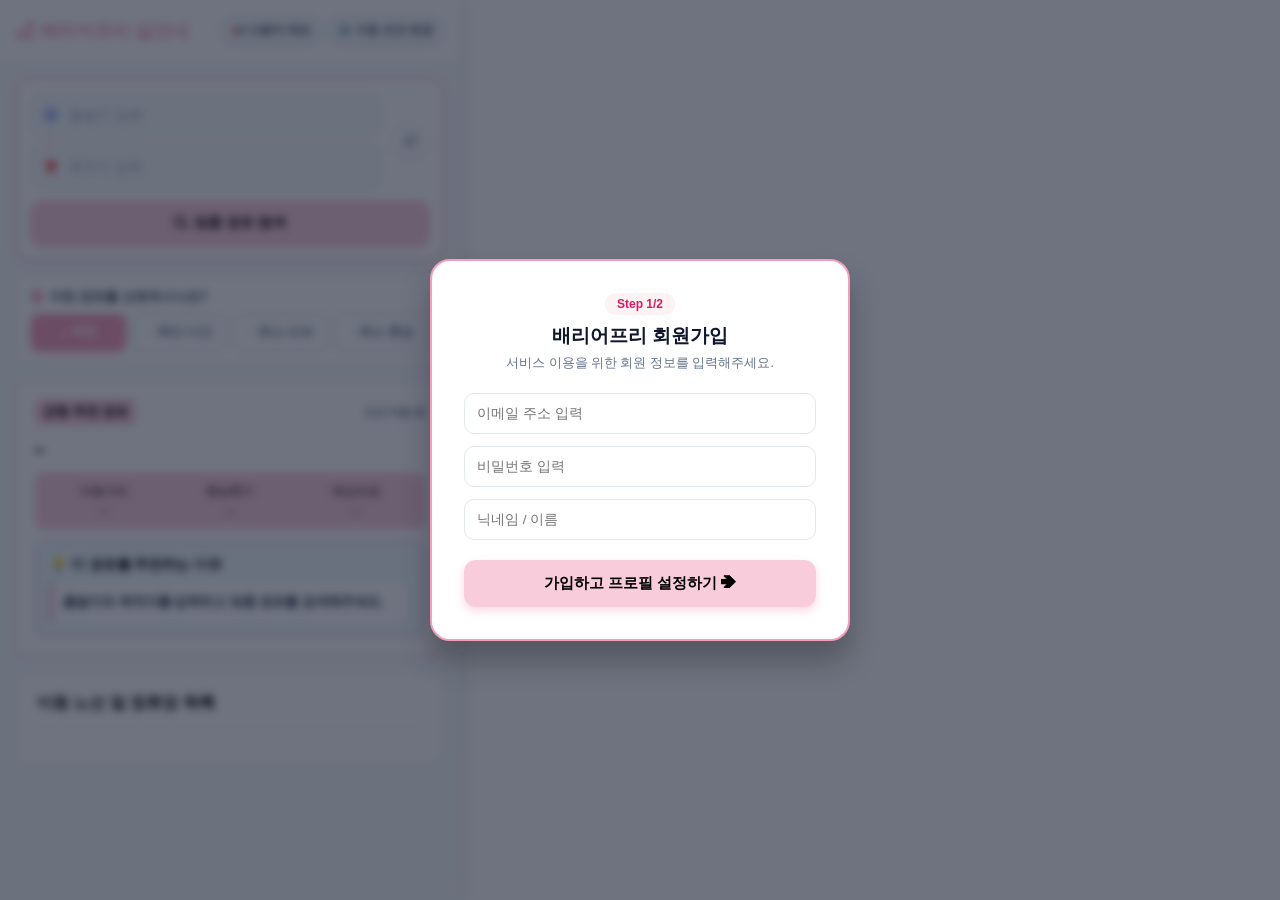
==== commit faf5e29e: "Fix: 서비스 추천 로직 개선 및 프론트엔드 급경사 팝업 보완" ====
--- a/frontend/index.html
+++ b/frontend/index.html
@@ -6,13 +6,10 @@
   <meta name="viewport" content="width=device-width, initial-scale=1.0">
   <title>배리어프리 길안내 Service</title>
 
-  <!-- 파비콘 404 에러 방지 -->
   <link rel="icon" href="data:,">
 
-  <!-- FontAwesome 아이콘 라이브러리 -->
   <link rel="stylesheet" href="https://cdnjs.cloudflare.com/ajax/libs/font-awesome/6.4.0/css/all.min.css">
 
-  <!-- 카카오 지도 SDK -->
   <script type="text/javascript" src="https://dapi.kakao.com/v2/maps/sdk.js?appkey=a6e4cc9d6599ccd6f520b7e4932b0a70&libraries=services"></script>
 
   <style>
@@ -40,11 +37,11 @@
     }
 
     /* =========================================================
-       좌측 사이드바 & 헤더 확대
+       좌측 사이드바
     ========================================================== */
     .sidebar {
-      width: 440px;
-      min-width: 440px;
+      width: 460px;
+      min-width: 460px;
       height: 100%;
       background: #ffffff;
       z-index: 10;
@@ -53,9 +50,8 @@
       flex-direction: column;
     }
 
-    /* 💡 헤더 패딩 및 크기 확대 */
     .sidebar-header {
-      padding: 18px 20px;
+      padding: 16px;
       background: #ffffff;
       border-bottom: 1px solid #e2e8f0;
       flex-shrink: 0;
@@ -65,16 +61,16 @@
       display: flex;
       justify-content: space-between;
       align-items: center;
-      gap: 10px;
-    }
-
-    /* 💡 배리어프리 길안내 타이틀 크기 확대 */
+      gap: 6px;
+      width: 100%;
+    }
+
     .app-title {
-      font-size: 19px;
+      font-size: 18px;
       font-weight: 800;
       display: flex;
       align-items: center;
-      gap: 8px;
+      gap: 6px;
       color: #f39eba;
       white-space: nowrap;
       flex-shrink: 0;
@@ -82,18 +78,18 @@
 
     .header-btn-group {
       display: flex;
-      gap: 6px;
+      gap: 4px;
       align-items: center;
-    }
-
-    /* 💡 사용자 제보 / 이동 조건 변경 버튼 크기 확대 */
+      flex-shrink: 0;
+    }
+
     .btn-edit-profile {
       background: #f8fafc;
       border: 1.5px solid #cbd5e1;
       color: #334155;
-      font-size: 12px;
+      font-size: 11.5px;
       font-weight: 800;
-      padding: 7px 12px;
+      padding: 6px 10px;
       border-radius: 20px;
       cursor: pointer;
       white-space: nowrap;
@@ -120,7 +116,7 @@
       background: #f8fafc;
     }
 
-    /* 입력 필드 및 연관 검색어 드롭다운 스타일 */
+    /* 검색 박스 */
     .search-box {
       background: #ffffff;
       border: 1.5px solid #f39eba;
@@ -209,7 +205,6 @@
       font-weight: 500;
     }
 
-    /* 💡 연관 검색어 드롭다운 최상위 보장 */
     .autocomplete-dropdown {
       display: none;
       position: absolute;
@@ -529,7 +524,6 @@
     .step-sub-path { font-size: 13px; font-weight: 500; color: #64748b; margin-top: 1px; }
     .step-desc { font-size: 13.5px; color: #64748b; font-weight: 500; line-height: 1.4; }
 
-    /* 승하차 정류장 카드 */
     .kakao-route-card {
       margin-top: 10px;
       background: #f8fafc;
@@ -580,10 +574,7 @@
       color: #0f172a;
     }
 
-    /* 토글 경유 정류장 스타일 */
-    .station-toggle-wrapper {
-      margin-top: 8px;
-    }
+    .station-toggle-wrapper { margin-top: 8px; }
 
     .btn-toggle-stations {
       background: #fdf2f4;
@@ -660,7 +651,6 @@
     .facility-status.unavailable { background: #fee2e2; color: #b91c1c; }
     .internal-path-warning { margin-top: 8px; padding: 8px 10px; border-radius: 7px; background: #fff7ed; color: #9a3412; font-size: 12px; font-weight: 700; line-height: 1.5; }
 
-    /* 실시간 저상버스 안내 전용 UI */
     .bus-accessibility-guide {
       margin-top: 10px;
       padding: 12px;
@@ -682,7 +672,49 @@
       font-weight: 700; line-height: 1.45;
     }
 
-    /* 슬림 물방울 위치 핀 마커 디자인 */
+    .file-input-wrapper {
+      display: flex;
+      flex-direction: column;
+      gap: 6px;
+    }
+
+    .file-input-label {
+      font-size: 12px;
+      font-weight: 800;
+      color: #475569;
+      display: flex;
+      align-items: center;
+      gap: 4px;
+    }
+
+    .form-input-file {
+      padding: 8px;
+      background: #f8fafc;
+      border: 1.5px solid #e2e8f0;
+      border-radius: 10px;
+      font-size: 12.5px;
+      color: #475569;
+      cursor: pointer;
+    }
+
+    .form-input-file::-webkit-file-upload-button {
+      background: #f8ccdb;
+      border: none;
+      border-radius: 6px;
+      padding: 4px 10px;
+      font-weight: 800;
+      color: #000000;
+      cursor: pointer;
+      margin-right: 8px;
+      transition: background 0.2s;
+    }
+
+    .form-input-file::-webkit-file-upload-button:hover {
+      background: #f39eba;
+      color: #ffffff;
+    }
+
+    /* 위치 핀 마커 스타일 */
     .kakao-pin-container {
       position: relative;
       display: flex;
@@ -760,7 +792,7 @@
       background: #ffffff;
       padding: 32px;
       border-radius: 20px;
-      width: 400px;
+      width: 420px;
       box-shadow: 0 20px 30px rgba(0, 0, 0, 0.25);
       border: 2px solid #f39eba;
       animation: modalFadeIn 0.3s ease-out;
@@ -795,7 +827,6 @@
 <body>
   <div class="app-container">
 
-    <!-- 좌측 사이드바 -->
     <div class="sidebar">
 
       <div class="sidebar-header">
@@ -805,7 +836,6 @@
             배리어프리 길안내
           </div>
 
-          <!-- 💡 상단 버튼 영역 시원하게 확장 -->
           <div class="header-btn-group">
             <button class="btn-edit-profile" onclick="openReportModal()" title="보행 불편 요소 제보하기">
               📢 사용자 제보
@@ -817,13 +847,11 @@
         </div>
       </div>
 
-      <!-- 통합 스크롤 영역 -->
       <div class="sidebar-scroll-content">
 
         <div class="search-box">
           <div class="inputs-wrapper">
             <div class="inputs-container">
-              <!-- 출발지 입력창 및 연관 검색어 드롭다운 -->
               <div class="input-wrapper-relative">
                 <div class="input-group">
                   <i class="fa-regular fa-circle-dot input-icon start"></i>
@@ -832,7 +860,6 @@
                 <div id="start-dropdown" class="autocomplete-dropdown"></div>
               </div>
 
-              <!-- 목적지 입력창 및 연관 검색어 드롭다운 -->
               <div class="input-wrapper-relative">
                 <div class="input-group">
                   <i class="fa-solid fa-location-dot input-icon end"></i>
@@ -924,11 +951,9 @@
       </div>
     </div>
 
-    <!-- Kakao 지도 -->
     <div id="map"></div>
   </div>
 
-  <!-- 1단계 모달 -->
   <div class="modal-overlay" id="signup-modal">
     <div class="modal-card">
       <div class="modal-header">
@@ -947,7 +972,6 @@
     </div>
   </div>
 
-  <!-- 2단계 모달 -->
   <div class="modal-overlay" id="profile-modal" style="display: none;">
     <div class="modal-card">
       <div class="modal-header">
@@ -983,7 +1007,6 @@
     </div>
   </div>
 
-  <!-- 사용자 제보 모달 UI -->
   <div class="modal-overlay" id="report-modal" style="display: none;">
     <div class="modal-card">
       <div class="modal-header">
@@ -1001,6 +1024,13 @@
           <option value="OTHER">기타 불편 제보</option>
         </select>
         <textarea id="report-content" class="form-input" style="height:90px; resize:none;" placeholder="상세 제보 내용을 입력해 주세요."></textarea>
+
+        <div class="file-input-wrapper">
+          <label class="file-input-label" for="report-file">
+            <i class="fa-solid fa-camera"></i> 현장 사진 첨부 (선택)
+          </label>
+          <input type="file" id="report-file" accept="image/*" class="form-input-file">
+        </div>
       </div>
 
       <div style="display:flex; gap:8px;">
@@ -1010,10 +1040,24 @@
     </div>
   </div>
 
+  <div class="modal-overlay" id="slope-warning-modal" style="display: none;">
+    <div class="modal-card" style="border-color: #ea580c; text-align: center;">
+      <div class="modal-header">
+        <span class="modal-badge" style="background: #fff7ed; color: #c2410c;">⚠️ 급경사 주의 안내</span>
+        <div class="modal-title" style="color: #c2410c; margin-top: 6px;">급경사 구간이 포함되어 있습니다</div>
+        <div class="modal-desc" id="slope-modal-desc" style="margin-top: 12px; font-size: 13.5px; color: #334155; line-height: 1.6;">
+        </div>
+      </div>
+      <button class="btn-action" style="background: #ea580c; color: #ffffff; margin-top: 10px;" onclick="closeSlopeWarningModal()">
+        확인하고 경로 보기
+      </button>
+    </div>
+  </div>
+
 
   <script>
     /* =========================================================
-       1. 설정 및 변수
+       1. 설정 및 전역 변수
     ========================================================== */
     const API_BASE_URL = 'http://127.0.0.1:8000';
 
@@ -1025,7 +1069,10 @@
 
     let startOverlay = null;
     let endOverlay = null;
+
     let currentPolylines = [];
+    let currentSlopeOverlays = { lines: [], markers: [] };
+    let currentSlopeSegments = [];
 
     let currentPreference = 'balanced';
     let currentPreferenceName = '균형 추천';
@@ -1033,7 +1080,7 @@
 
 
     /* =========================================================
-       2. 초기화 및 지도
+       2. 초기화 및 카카오 지도 로드
     ========================================================== */
     window.addEventListener('DOMContentLoaded', function () {
       if (window.kakao && window.kakao.maps) {
@@ -1059,7 +1106,7 @@
 
 
     /* =========================================================
-       3. 연관 검색어 드롭다운 로직 (강화된 카카오 검색 처리)
+       3. 연관 검색어 드롭다운 로직
     ========================================================== */
     function initAutocomplete() {
       const startInput = document.getElementById('start-input');
@@ -1108,7 +1155,6 @@
 
             renderDropdownItems(sortedData, inputEl, dropdownEl);
           } else {
-            console.warn('카카오 키워드 검색 실패 상태:', status);
             dropdownEl.classList.remove('show');
             dropdownEl.innerHTML = '';
           }
@@ -1145,7 +1191,7 @@
 
 
     /* =========================================================
-       4. 온보딩 및 모달 이벤트
+       4. 모달 및 이벤트 핸들러
     ========================================================== */
     function goToStep2() {
       const email = document.getElementById('signup-email').value.trim();
@@ -1183,22 +1229,59 @@
     function submitReport() {
       const title = document.getElementById('report-title').value.trim();
       const content = document.getElementById('report-content').value.trim();
+      const fileInput = document.getElementById('report-file');
 
       if (!title || !content) {
         alert('위치와 제보 내용을 모두 입력해 주세요.');
         return;
       }
 
-      alert('제보가 성공적으로 접수되었습니다. 감사합니다!');
+      const hasFile = fileInput.files && fileInput.files.length > 0;
+      const fileText = hasFile ? `\n(첨부된 사진: ${fileInput.files[0].name})` : '';
+
+      alert(`제보가 성공적으로 접수되었습니다. 감사합니다!${fileText}`);
 
       document.getElementById('report-title').value = '';
       document.getElementById('report-content').value = '';
+      fileInput.value = '';
       closeReportModal();
     }
 
+    /* 💡 급경사 주의 모달 감지 및 연동 (지도 상의 경로선 위에 실제 매칭된 경사 구간/마커가 존재할 때만 팝업 표출) */
+    function checkAndShowSlopeWarning(backendData) {
+      const avoidSlopeChecked = document.getElementById('cond-slope')?.checked;
+
+      // 💡 지도 상의 파란 보행 경로선 위에 실제로 매칭되어 렌더링된 경사 구간/마커가 존재하는지 확인
+      const hasRenderedSlope = (currentSlopeSegments && currentSlopeSegments.length > 0) || 
+                               (currentSlopeOverlays && currentSlopeOverlays.markers && currentSlopeOverlays.markers.length > 0);
+
+      // 백엔드 경고 신호(has_steep_warning)와 실제 지도 상 렌더링 결과(hasRenderedSlope)가 모두 참일 때만 팝업 표출
+      if (avoidSlopeChecked && backendData?.has_steep_warning && hasRenderedSlope) {
+        const descEl = document.getElementById('slope-modal-desc');
+
+        if (descEl && backendData?.slope_warning_message) {
+          descEl.innerText = backendData.slope_warning_message;
+        } else if (descEl) {
+          descEl.innerHTML = `
+            선택하신 경로에 <strong>8% 이상의 급경사 구간</strong>이 포함되어 있습니다.<br>
+            지형 특성상 완만한 대체 경로로 안내해 드리니 이동 시 주의하시기 바랍니다.
+          `;
+        }
+
+        document.getElementById('slope-warning-modal').style.display = 'flex';
+      }
+    }
+
+    function closeSlopeWarningModal() {
+      const modal = document.getElementById('slope-warning-modal');
+      if (modal) {
+        modal.style.display = 'none';
+      }
+    }
+
 
     /* =========================================================
-       5. 경로 선호도 선택 UI
+       5. 경로 선호도
     ========================================================== */
     function selectPreference(prefKey, element) {
       currentPreference = prefKey;
@@ -1237,7 +1320,7 @@
 
 
     /* =========================================================
-       6. 검색 핸들러 & 스왑
+       6. 검색 실행
     ========================================================== */
     document.getElementById('start-input').addEventListener('keydown', function (event) {
       if (event.key === 'Enter') searchRoute();
@@ -1281,7 +1364,7 @@
 
 
     /* =========================================================
-       7. FastAPI 추천 API 호출
+       7. API 경로 탐색 호출
     ========================================================== */
     async function searchRoute() {
       const startKeyword = document.getElementById('start-input').value.trim();
@@ -1351,6 +1434,8 @@
         renderBackendRoute(data);
         drawBackendRoute(data.recommended_route);
 
+        checkAndShowSlopeWarning(data);
+
         const summary = data.summary || {};
         showStatus(
           `총 ${summary.total_candidate_count ?? '-'}개 후보 중 ${summary.available_route_count ?? '-'}개의 이용 가능 경로를 분석했습니다.`
@@ -1367,7 +1452,7 @@
 
 
     /* =========================================================
-       8. 지도 위 핀 마커
+       8. 출발/도착 마커
     ========================================================== */
     function updateMarkers() {
       if (startOverlay) startOverlay.setMap(null);
@@ -1429,9 +1514,15 @@
 
       const evaluation = route.evaluation || {};
       const positiveReasons = Array.isArray(evaluation.positive_reasons) ? evaluation.positive_reasons : [];
-      const reasonText = positiveReasons.length > 0
-        ? positiveReasons.join(' ')
-        : '선택하신 이동 조건과 접근성 정보를 바탕으로 최적화된 맞춤 경로입니다.';
+
+      const aiReason = (typeof data.ai_reason === 'string' && data.ai_reason.trim())
+        ? data.ai_reason.trim()
+        : (typeof route.ai_reason === 'string' && route.ai_reason.trim() ? route.ai_reason.trim() : null);
+
+      const reasonText = aiReason
+        || (positiveReasons.length > 0
+          ? positiveReasons.join(' ')
+          : '선택하신 이동 조건과 접근성 정보를 바탕으로 최적화된 맞춤 경로입니다.');
 
       document.getElementById('ai-reason').innerText = reasonText;
 
@@ -1593,7 +1684,6 @@
       `;
     }
 
-    /* 타임라인 전체 렌더링 */
     function renderBackendTimeline(route) {
       const steps = Array.isArray(route.steps) ? route.steps : [];
       const internalPaths = getInternalAccessibilityPaths(route);
@@ -1601,8 +1691,6 @@
       let timelineHtml = '';
 
       const originName = latestRouteResponse?.origin?.name || '출발지';
-
-      /* 1. 첫 보행 구간 카드 추가 */
       timelineHtml += renderAccessWalkingTimelineItem(route, 'first_mile', originName);
 
       steps.forEach((step, stepIndex) => {
@@ -1655,7 +1743,7 @@
         if (stepType === 'BUS') {
           const busTitle = vehicleText ? `일반 ${vehicleText}` : '버스';
           const routeSub = (stops.length > 1) ? `(${stops[0]} > ${stops[stops.length - 1]})` : '';
-          
+
           titleHtml = `
             <span class="step-title">${escapeHtml(busTitle)}</span>
             ${routeSub ? `<span class="step-sub-path">${escapeHtml(routeSub)}</span>` : ''}
@@ -1770,7 +1858,6 @@
         }
       });
 
-      /* 2. 마지막 보행 구간 카드 추가 */
       const destinationNameForWalk = latestRouteResponse?.destination?.name || '목적지';
       timelineHtml += renderAccessWalkingTimelineItem(route, 'last_mile', destinationNameForWalk);
 
@@ -1949,24 +2036,278 @@
       return '#f39eba';
     }
 
+
+    /* =========================================================
+       9. [알고리즘] 경로 흐름 기반 급경사 세그먼트 모듈
+    ========================================================== */
+
+    function getDistance(p1, p2) {
+      const R = 6371000;
+      const toRad = (deg) => (deg * Math.PI) / 180;
+      const dLat = toRad(p2.lat - p1.lat);
+      const dLng = toRad(p2.lng - p1.lng);
+      const a =
+        Math.sin(dLat / 2) ** 2 +
+        Math.cos(toRad(p1.lat)) * Math.cos(toRad(p2.lat)) * Math.sin(dLng / 2) ** 2;
+      return 2 * R * Math.asin(Math.sqrt(a));
+    }
+
+    function projectPointToPath(point, routeCoords, cumDist) {
+      let best = { segIndex: 0, along: 0, perpDist: Infinity };
+
+      for (let i = 0; i < routeCoords.length - 1; i++) {
+        const a = routeCoords[i];
+        const b = routeCoords[i + 1];
+
+        const ax = a.lng, ay = a.lat;
+        const bx = b.lng, by = b.lat;
+        const px = point.lng, py = point.lat;
+
+        const dx = bx - ax, dy = by - ay;
+        const lenSq = dx * dx + dy * dy;
+        let t = lenSq === 0 ? 0 : ((px - ax) * dx + (py - ay) * dy) / lenSq;
+        t = Math.max(0, Math.min(1, t));
+
+        const projLat = ay + t * dy;
+        const projLng = ax + t * dx;
+        const perpDist = getDistance(point, { lat: projLat, lng: projLng });
+
+        if (perpDist < best.perpDist) {
+          const along = cumDist[i] + t * getDistance(a, b);
+          best = { segIndex: i, along, perpDist, projLat, projLng };
+        }
+      }
+      return best;
+    }
+
+    function distanceToCoord(along, routeCoords, cumDist) {
+      for (let i = 0; i < cumDist.length - 1; i++) {
+        if (along >= cumDist[i] && along <= cumDist[i + 1]) {
+          const segLen = cumDist[i + 1] - cumDist[i];
+          const t = segLen === 0 ? 0 : (along - cumDist[i]) / segLen;
+          const a = routeCoords[i], b = routeCoords[i + 1];
+          return { lat: a.lat + t * (b.lat - a.lat), lng: a.lng + t * (b.lng - a.lng) };
+        }
+      }
+      return routeCoords[routeCoords.length - 1];
+    }
+
+    function extractSubPath(routeCoords, cumDist, startAlong, endAlong) {
+      const path = [distanceToCoord(startAlong, routeCoords, cumDist)];
+      for (let i = 0; i < routeCoords.length; i++) {
+        if (cumDist[i] > startAlong && cumDist[i] < endAlong) {
+          path.push(routeCoords[i]);
+        }
+      }
+      path.push(distanceToCoord(endAlong, routeCoords, cumDist));
+      return path;
+    }
+
+    function buildSlopeSegments(routeCoords, slopePoints, options = {}) {
+      const {
+        matchThreshold = 12, // 12m로 제한하여 다른 골목길 경사 오매칭 전면 차단
+        mergeGapThreshold = 15,
+        slopeThreshold = 8.0
+      } = options;
+
+      if (!routeCoords || routeCoords.length < 2 || !slopePoints || slopePoints.length === 0) {
+        return [];
+      }
+
+      const cumDist = [0];
+      for (let i = 1; i < routeCoords.length; i++) {
+        cumDist.push(cumDist[i - 1] + getDistance(routeCoords[i - 1], routeCoords[i]));
+      }
+
+      const projected = slopePoints
+        .filter((p) => Number(p.slope) >= slopeThreshold)
+        .map((p) => ({ ...p, ...projectPointToPath(p, routeCoords, cumDist) }))
+        .filter((p) => p.perpDist <= matchThreshold) // 파란 경로선과 12m 이내 위치한 경사만 채택
+        .sort((a, b) => a.along - b.along);
+
+      const rawSegments = [];
+      let current = null;
+
+      for (const p of projected) {
+        if (!current) {
+          current = { start: p.along, end: p.along, points: [p] };
+        } else if (p.along - current.end <= mergeGapThreshold) {
+          current.end = p.along;
+          current.points.push(p);
+        } else {
+          rawSegments.push(current);
+          current = { start: p.along, end: p.along, points: [p] };
+        }
+      }
+      if (current) rawSegments.push(current);
+
+      const PADDING = 5;
+      return rawSegments.map((seg) => {
+        const start = Math.max(0, seg.start - PADDING);
+        const end = Math.min(cumDist[cumDist.length - 1], seg.end + PADDING);
+        const maxSlope = Math.max(...seg.points.map((p) => Number(p.slope)));
+        const peakPoint = seg.points.reduce((a, b) => (Number(a.slope) > Number(b.slope) ? a : b));
+
+        return {
+          start,
+          end,
+          length: Math.round(end - start),
+          maxSlope,
+          pointCount: seg.points.length,
+          peakPoint,
+          path: extractSubPath(routeCoords, cumDist, start, end),
+        };
+      });
+    }
+
+    function getSeverityColor(maxSlope) {
+      if (maxSlope >= 20) return '#D32F2F';
+      if (maxSlope >= 15) return '#EA580C';
+      return '#F59E0B';
+    }
+
+    function createZoomAwareSlopeMarker(map, seg, detailZoomLevel = 4) {
+      const position = new kakao.maps.LatLng(seg.peakPoint.lat, seg.peakPoint.lng);
+      const overlay = new kakao.maps.CustomOverlay({
+        position,
+        yAnchor: 1.2,
+        zIndex: 10,
+      });
+
+      function render() {
+        const isDetail = map.getLevel() <= detailZoomLevel;
+        const color = getSeverityColor(seg.maxSlope);
+
+        const content = isDetail
+          ? `<div onclick="showSegmentDetail(map, currentSlopeSegments[${seg.index}])" style="
+               background:#ffffff; border:2px solid ${color}; border-radius:14px;
+               padding:4px 10px; font-size:12px; font-weight:800; color:#0f172a; white-space:nowrap;
+               box-shadow:0 3px 8px rgba(0,0,0,.2); cursor:pointer; transform:translateY(-2px);
+             ">⚠️ ${seg.maxSlope.toFixed(1)}% · ${seg.length}m</div>`
+          : `<div onclick="showSegmentDetail(map, currentSlopeSegments[${seg.index}])" style="
+               width:26px; height:26px; border-radius:50%; background:${color}; color:#ffffff;
+               display:flex; align-items:center; justify-content:center;
+               box-shadow:0 2px 6px rgba(0,0,0,.3); cursor:pointer; font-size:13px; font-weight:900;
+             ">⚠️</div>`;
+
+        overlay.setContent(content);
+      }
+
+      render();
+      overlay.setMap(map);
+      kakao.maps.event.addListener(map, 'zoom_changed', render);
+      return overlay;
+    }
+
+    function showSegmentDetail(mapInstance, seg) {
+      if (!seg) return;
+
+      const bounds = new kakao.maps.LatLngBounds();
+      seg.path.forEach((c) => bounds.extend(new kakao.maps.LatLng(c.lat, c.lng)));
+      mapInstance.setBounds(bounds, 100, 100, 100, 100);
+    }
+
+    function drawSlopeSegments(mapInstance, routeCoords, slopePoints, options = {}, startIndex = 0) {
+      const segments = buildSlopeSegments(routeCoords, slopePoints, options);
+      const overlays = { lines: [], markers: [] };
+
+      segments.forEach((seg, idx) => {
+        seg.index = startIndex + idx;
+        const color = getSeverityColor(seg.maxSlope);
+        const kakaoPath = seg.path.map((c) => new kakao.maps.LatLng(c.lat, c.lng));
+
+        const line = new kakao.maps.Polyline({
+          path: kakaoPath,
+          strokeWeight: 9,
+          strokeColor: color,
+          strokeOpacity: 0.9,
+          strokeStyle: 'solid',
+          zIndex: 8,
+        });
+        line.setMap(mapInstance);
+
+        kakao.maps.event.addListener(line, 'mouseover', () => line.setOptions({ strokeWeight: 13 }));
+        kakao.maps.event.addListener(line, 'mouseout', () => line.setOptions({ strokeWeight: 9 }));
+        kakao.maps.event.addListener(line, 'click', () => showSegmentDetail(mapInstance, seg));
+
+        overlays.lines.push(line);
+
+        const marker = createZoomAwareSlopeMarker(mapInstance, seg);
+        overlays.markers.push(marker);
+      });
+
+      return { segments, overlays };
+    }
+
+
+    /* =========================================================
+       10. 경로 및 지도 렌더링
+    ========================================================== */
+    function clearRouteMap() {
+      if (Array.isArray(currentPolylines)) {
+        currentPolylines.forEach(polyline => polyline.setMap(null));
+        currentPolylines = [];
+      }
+
+      if (currentSlopeOverlays) {
+        if (Array.isArray(currentSlopeOverlays.lines)) {
+          currentSlopeOverlays.lines.forEach(line => line.setMap(null));
+        }
+        if (Array.isArray(currentSlopeOverlays.markers)) {
+          currentSlopeOverlays.markers.forEach(marker => marker.setMap(null));
+        }
+        currentSlopeOverlays = { lines: [], markers: [] };
+      }
+      currentSlopeSegments = [];
+    }
+
     function drawBackendRoute(route) {
-      if (!map) return;
+      if (!map || !route) return;
       clearRouteMap();
 
       const bounds = new kakao.maps.LatLngBounds();
       let hasPoints = false;
 
-      function drawPath(pathData, options = {}) {
-        if (!Array.isArray(pathData) || pathData.length === 0) return;
-
-        const kakaoPath = pathData
-          .filter(point => Array.isArray(point) && point.length >= 2)
-          .map(point => new kakao.maps.LatLng(Number(point[1]), Number(point[0])));
+      const walkingRouteSegments = [];
+      let currentWalkGroup = null;
+
+      function endWalkGroup() {
+        currentWalkGroup = null;
+      }
+
+      function drawPath(pathData, options = {}, isWalkingSection = false) {
+        if (!Array.isArray(pathData) || pathData.length === 0) {
+          if (!isWalkingSection) endWalkGroup();
+          return;
+        }
+
+        if (!isWalkingSection) {
+          endWalkGroup();
+        }
+
+        const kakaoPath = [];
+        pathData.forEach(point => {
+          if (Array.isArray(point) && point.length >= 2) {
+            const lng = Number(point[0]);
+            const lat = Number(point[1]);
+            if (!isNaN(lat) && !isNaN(lng)) {
+              const latLng = new kakao.maps.LatLng(lat, lng);
+              kakaoPath.push(latLng);
+              bounds.extend(latLng);
+              hasPoints = true;
+
+              if (isWalkingSection) {
+                if (!currentWalkGroup) {
+                  currentWalkGroup = [];
+                  walkingRouteSegments.push(currentWalkGroup);
+                }
+                currentWalkGroup.push({ lat, lng });
+              }
+            }
+          }
+        });
 
         if (kakaoPath.length < 2) return;
-
-        kakaoPath.forEach(point => bounds.extend(point));
-        hasPoints = true;
 
         const polyline = new kakao.maps.Polyline({
           path: kakaoPath,
@@ -1980,24 +2321,16 @@
         currentPolylines.push(polyline);
       }
 
-      const steps = Array.isArray(route.steps) ? route.steps : [];
-
+      // 1. First Mile 도보 경로
       const firstMilePath = route?.walking_access?.first_mile?.path || [];
       if (firstMilePath.length > 0) {
-        drawPath(firstMilePath, { strokeWeight: 6, strokeColor: '#0284c7', strokeOpacity: 0.95, strokeStyle: 'dash' });
-      } else if (startPoint && steps.length > 0 && steps[0].path && steps[0].path.length > 0) {
-        const firstBusLatLng = new kakao.maps.LatLng(Number(steps[0].path[0][1]), Number(steps[0].path[0][0]));
-        const walkPolyline = new kakao.maps.Polyline({
-          path: [startPoint, firstBusLatLng],
-          strokeWeight: 6, strokeColor: '#0284c7', strokeOpacity: 0.95, strokeStyle: 'dash'
-        });
-        walkPolyline.setMap(map);
-        currentPolylines.push(walkPolyline);
-        bounds.extend(startPoint);
-        bounds.extend(firstBusLatLng);
-        hasPoints = true;
-      }
-
+        endWalkGroup();
+        drawPath(firstMilePath, { strokeWeight: 6, strokeColor: '#0284c7', strokeOpacity: 0.95, strokeStyle: 'dash' }, true);
+        endWalkGroup();
+      }
+
+      // 2. 대중교통 및 보행 구간
+      const steps = Array.isArray(route.steps) ? route.steps : [];
       const busTransferColors = ['#16a34a', '#f97316', '#dc2626', '#0891b2', '#ca8a04', '#db2777'];
       let busSegmentIndex = 0;
 
@@ -2022,7 +2355,7 @@
         } else if (stepType === 'SUBWAY') {
           color = '#7c3aed';
         } else {
-          color = getStepColor(step);
+          color = (typeof getStepColor === 'function') ? getStepColor(step) : '#64748b';
         }
 
         drawPath(pathData, {
@@ -2030,42 +2363,67 @@
           strokeColor: color,
           strokeOpacity: 0.9,
           strokeStyle: style
-        });
+        }, isWalk);
       });
 
+      // 3. Last Mile 도보 경로
       const lastMilePath = route?.walking_access?.last_mile?.path || [];
       if (lastMilePath.length > 0) {
-        drawPath(lastMilePath, { strokeWeight: 6, strokeColor: '#0284c7', strokeOpacity: 0.95, strokeStyle: 'dash' });
-      } else if (endPoint && steps.length > 0) {
-        const lastStep = steps[steps.length - 1];
-        if (lastStep.path && lastStep.path.length > 0) {
-          const lastIdx = lastStep.path.length - 1;
-          const lastBusLatLng = new kakao.maps.LatLng(Number(lastStep.path[lastIdx][1]), Number(lastStep.path[lastIdx][0]));
-          const walkPolyline = new kakao.maps.Polyline({
-            path: [lastBusLatLng, endPoint],
-            strokeWeight: 6, strokeColor: '#0284c7', strokeOpacity: 0.95, strokeStyle: 'dash'
-          });
-          walkPolyline.setMap(map);
-          currentPolylines.push(walkPolyline);
-          bounds.extend(lastBusLatLng);
-          bounds.extend(endPoint);
-          hasPoints = true;
-        }
-      }
-
+        endWalkGroup();
+        drawPath(lastMilePath, { strokeWeight: 6, strokeColor: '#0284c7', strokeOpacity: 0.95, strokeStyle: 'dash' }, true);
+        endWalkGroup();
+      }
+
+      // 4. 출발/도착 마커 영역 포함
       if (startPoint) bounds.extend(startPoint);
       if (endPoint) bounds.extend(endPoint);
 
       if (hasPoints || startPoint || endPoint) {
         map.setBounds(bounds);
       }
-    }
-
-    function clearRouteMap() {
-      currentPolylines.forEach(polyline => polyline.setMap(null));
-      currentPolylines = [];
-    }
-
+
+      // 추천 경로(파란 점선)에 해당하는 보행 데이터에서만 경사 수집
+      const rawSlopes = [
+        ...(route?.detected_slopes || []),
+        ...(route?.walking_access?.first_mile?.detected_slopes || []),
+        ...(route?.walking_access?.last_mile?.detected_slopes || [])
+      ];
+
+      const slopePoints = rawSlopes.map(s => {
+        const lat = Number(s.latitude ?? s.lat ?? s.y);
+        const lng = Number(s.longitude ?? s.lng ?? s.x);
+        const slope = Number(s.slope_degree ?? s.slope ?? s.incline ?? s.max_slope_percent ?? 8.0);
+        return { lat, lng, slope };
+      }).filter(p => !isNaN(p.lat) && !isNaN(p.lng) && !isNaN(p.slope) && p.lat > 0 && p.lng > 0);
+
+      // 12m 이내로 파란 도보선에 투영된 경사만 정밀 렌더링 (경로 밖 강제 마커 제거)
+      if (slopePoints.length > 0 && walkingRouteSegments.length > 0) {
+        let combinedSegments = [];
+        let combinedOverlays = { lines: [], markers: [] };
+
+        walkingRouteSegments.forEach((coordsGroup) => {
+          if (!Array.isArray(coordsGroup) || coordsGroup.length < 2) return;
+
+          const result = drawSlopeSegments(map, coordsGroup, slopePoints, {
+            matchThreshold: 12,     // 12m 오차범위만 허용
+            mergeGapThreshold: 15,
+            slopeThreshold: 8.0
+          }, combinedSegments.length);
+
+          combinedSegments = combinedSegments.concat(result.segments);
+          combinedOverlays.lines = combinedOverlays.lines.concat(result.overlays.lines);
+          combinedOverlays.markers = combinedOverlays.markers.concat(result.overlays.markers);
+        });
+
+        currentSlopeSegments = combinedSegments;
+        currentSlopeOverlays = combinedOverlays;
+      }
+    }
+
+
+    /* =========================================================
+       11. 유틸리티
+    ========================================================== */
     function clearRouteUI() {
       document.getElementById('route-no').innerText = `${currentPreferenceName} 경로`;
       document.getElementById('route-time').innerText = '-';
